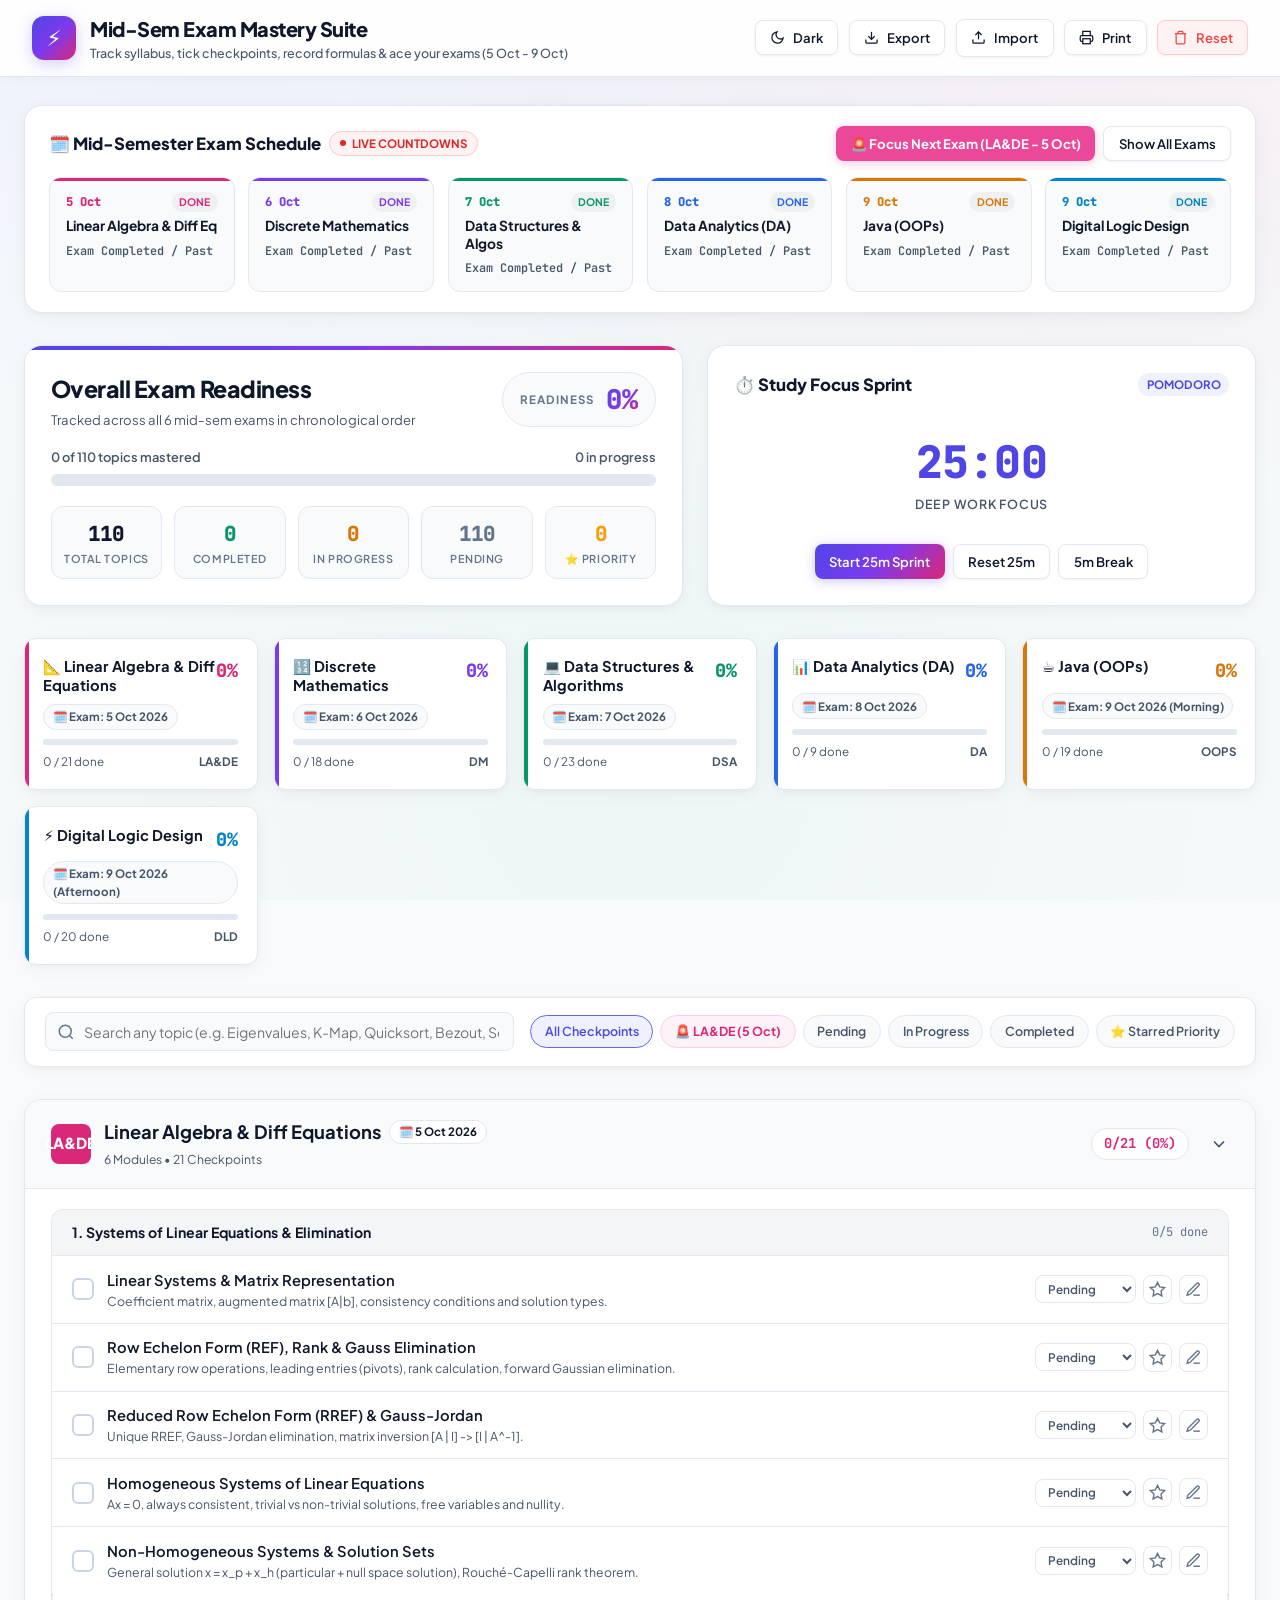
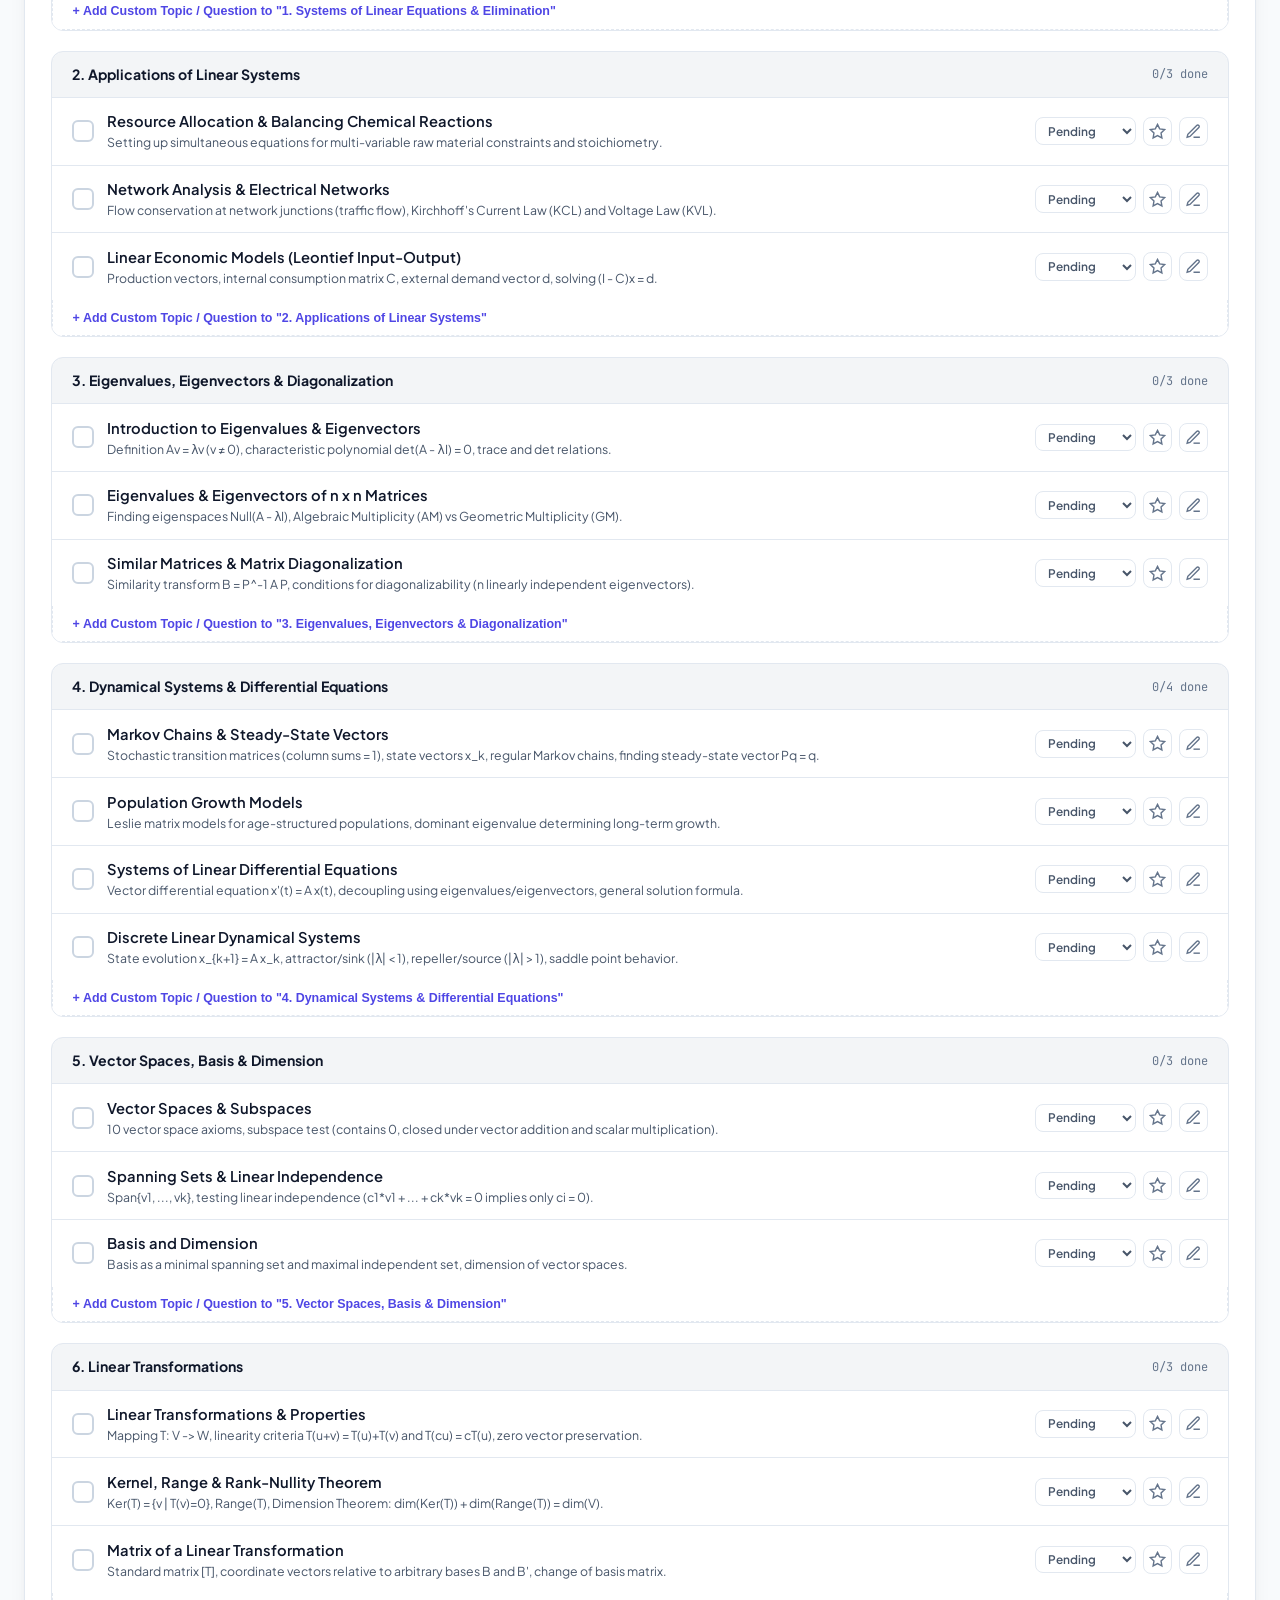
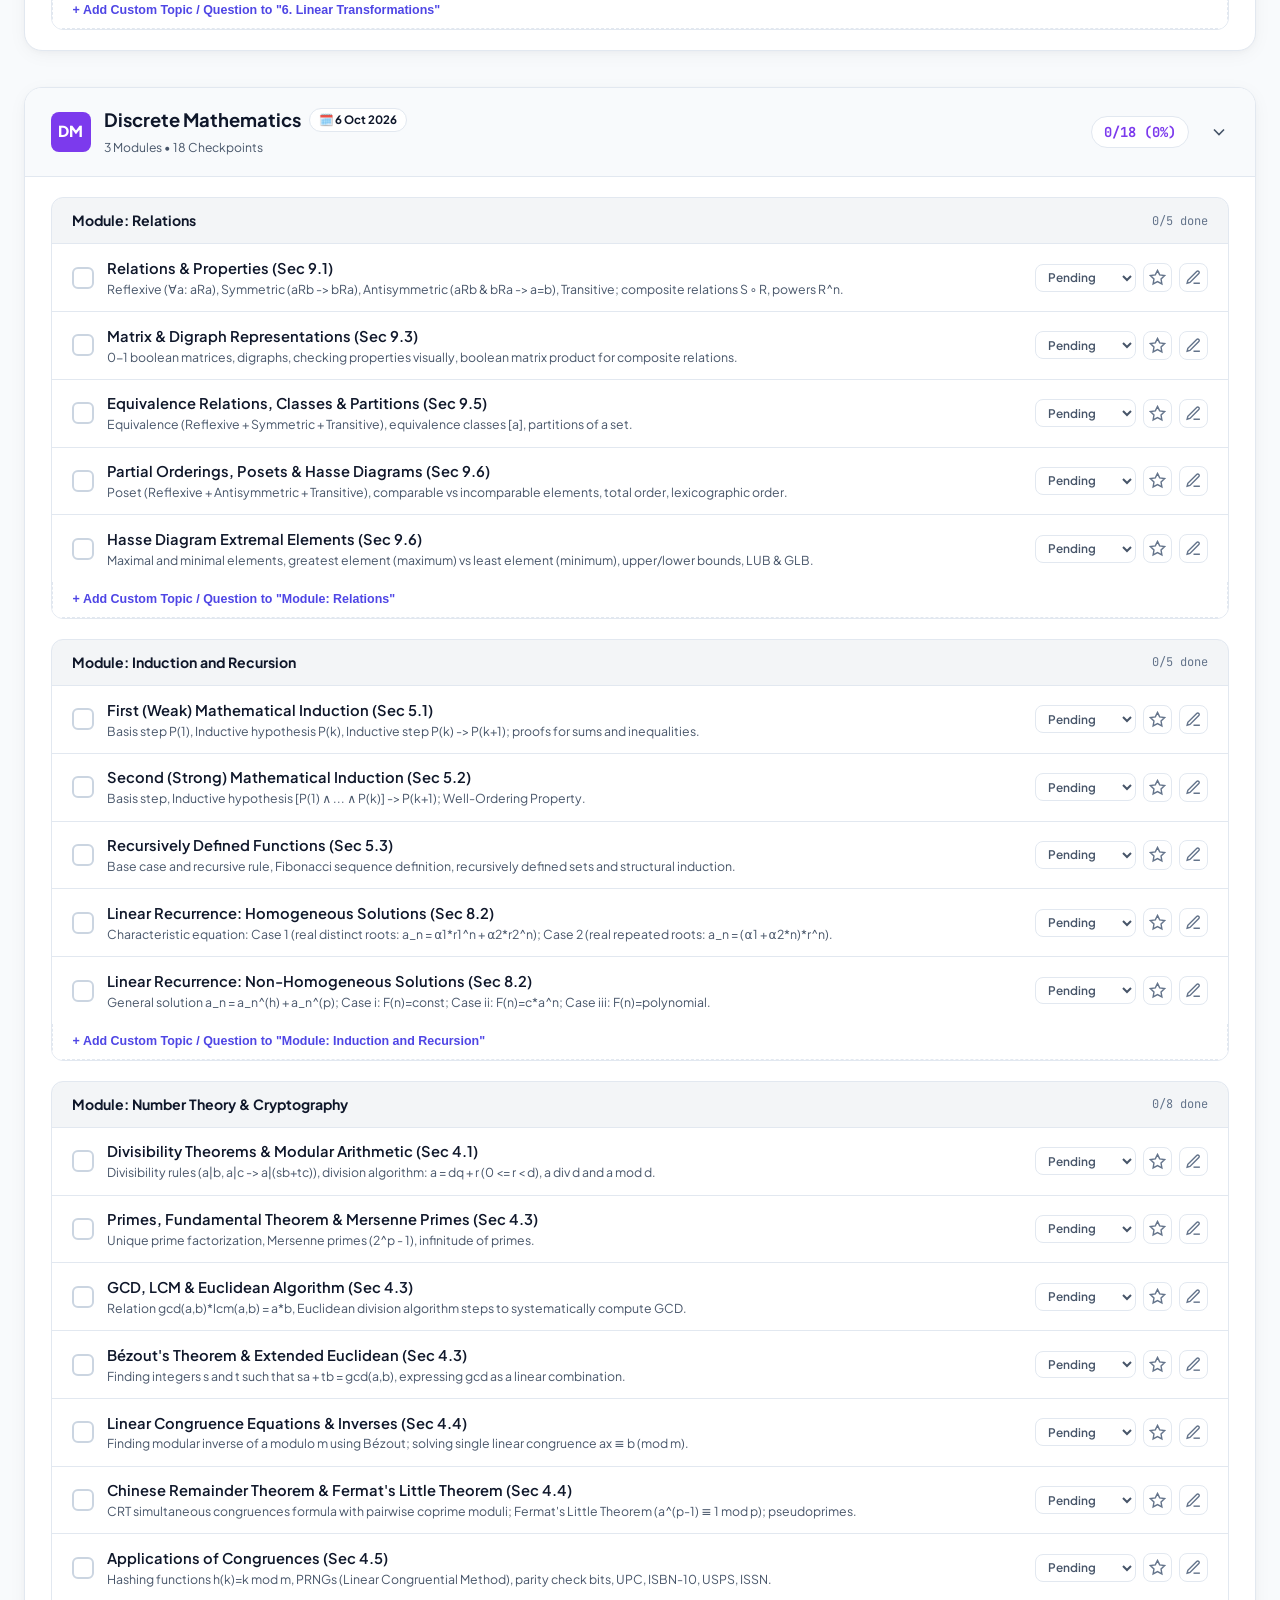
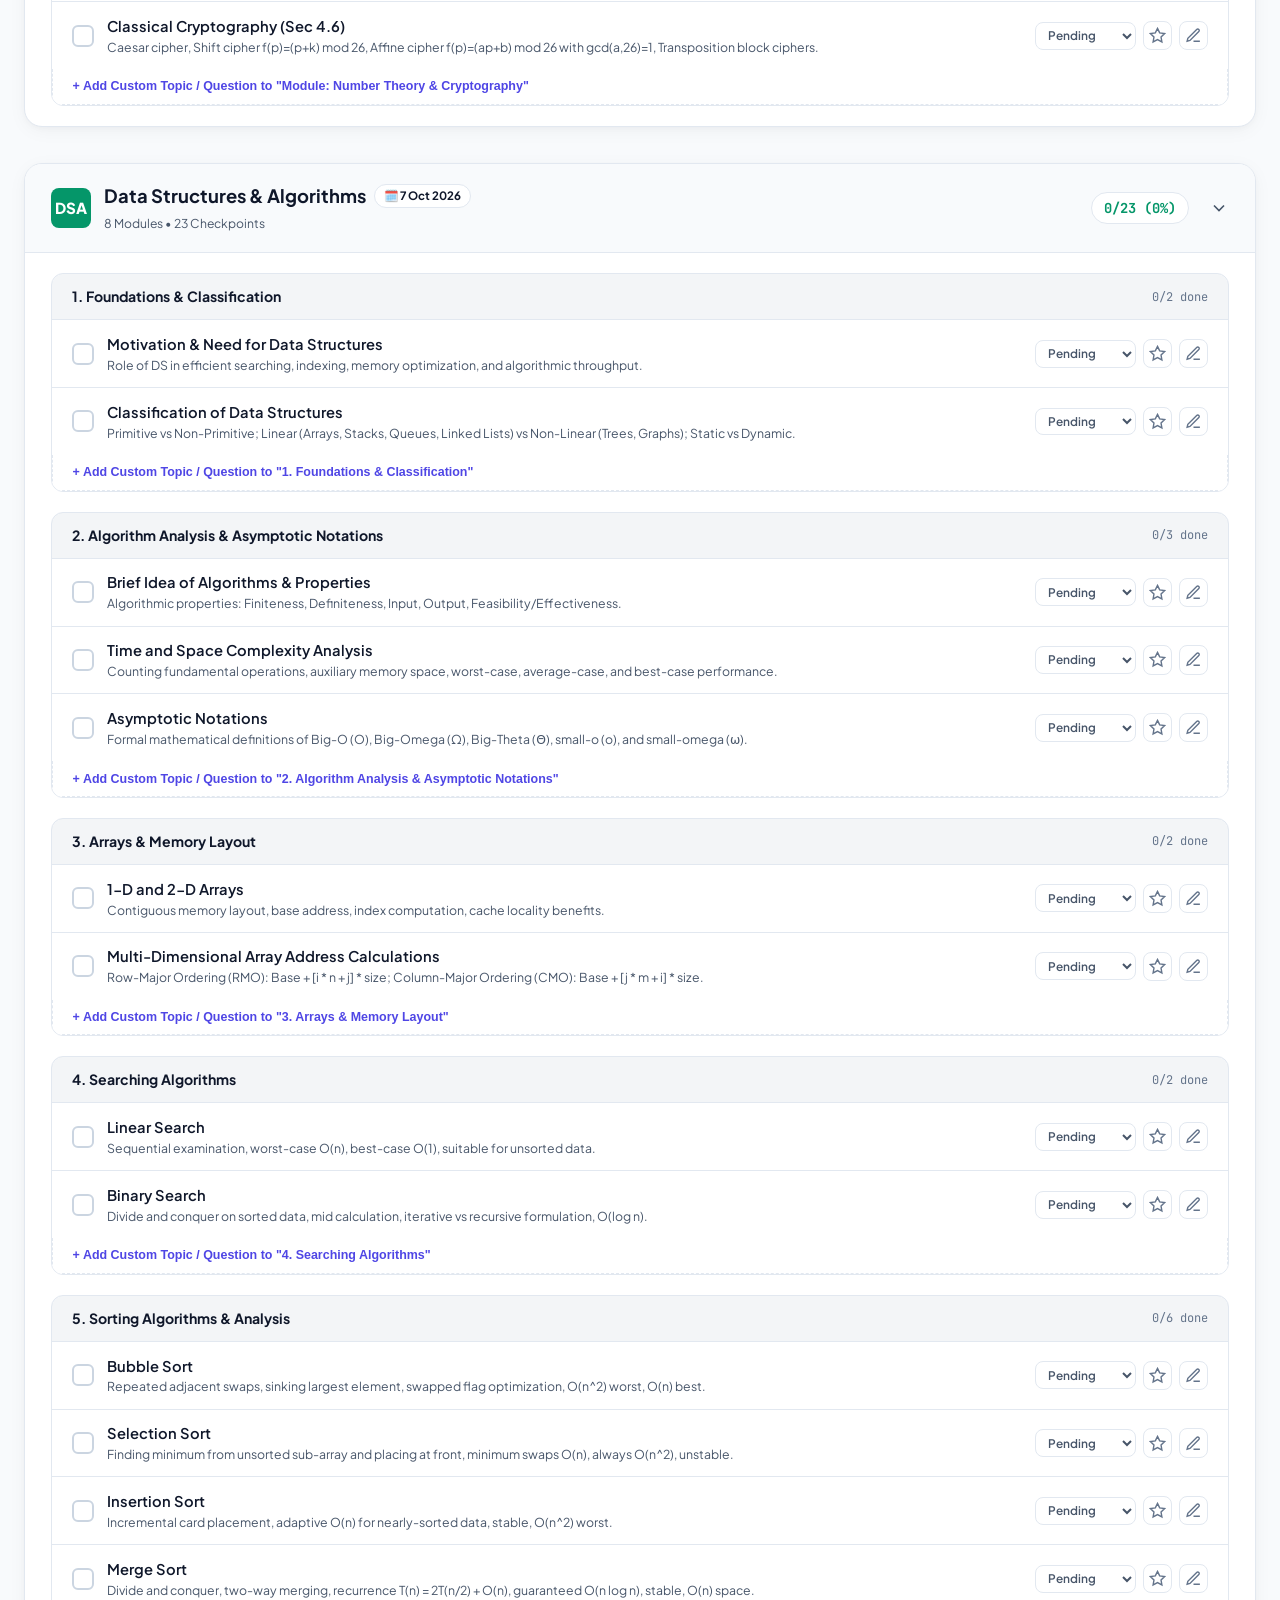
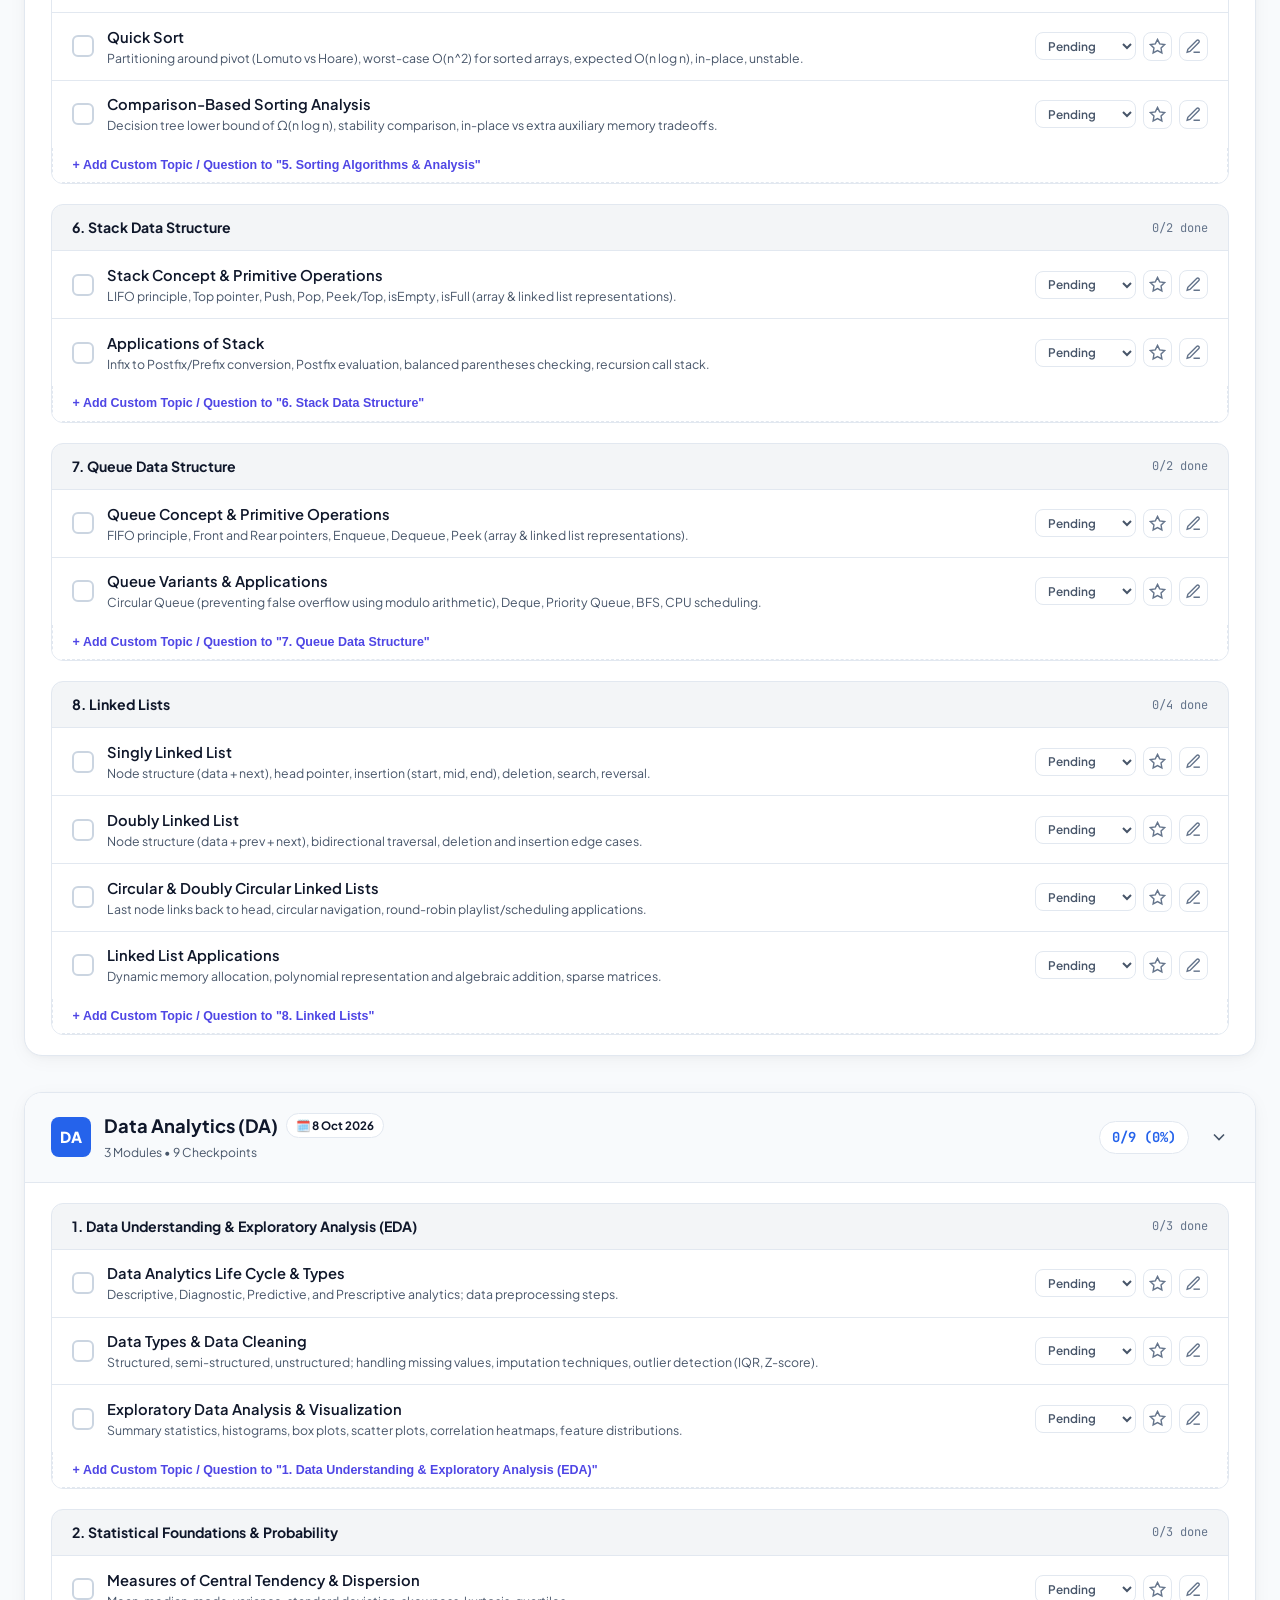
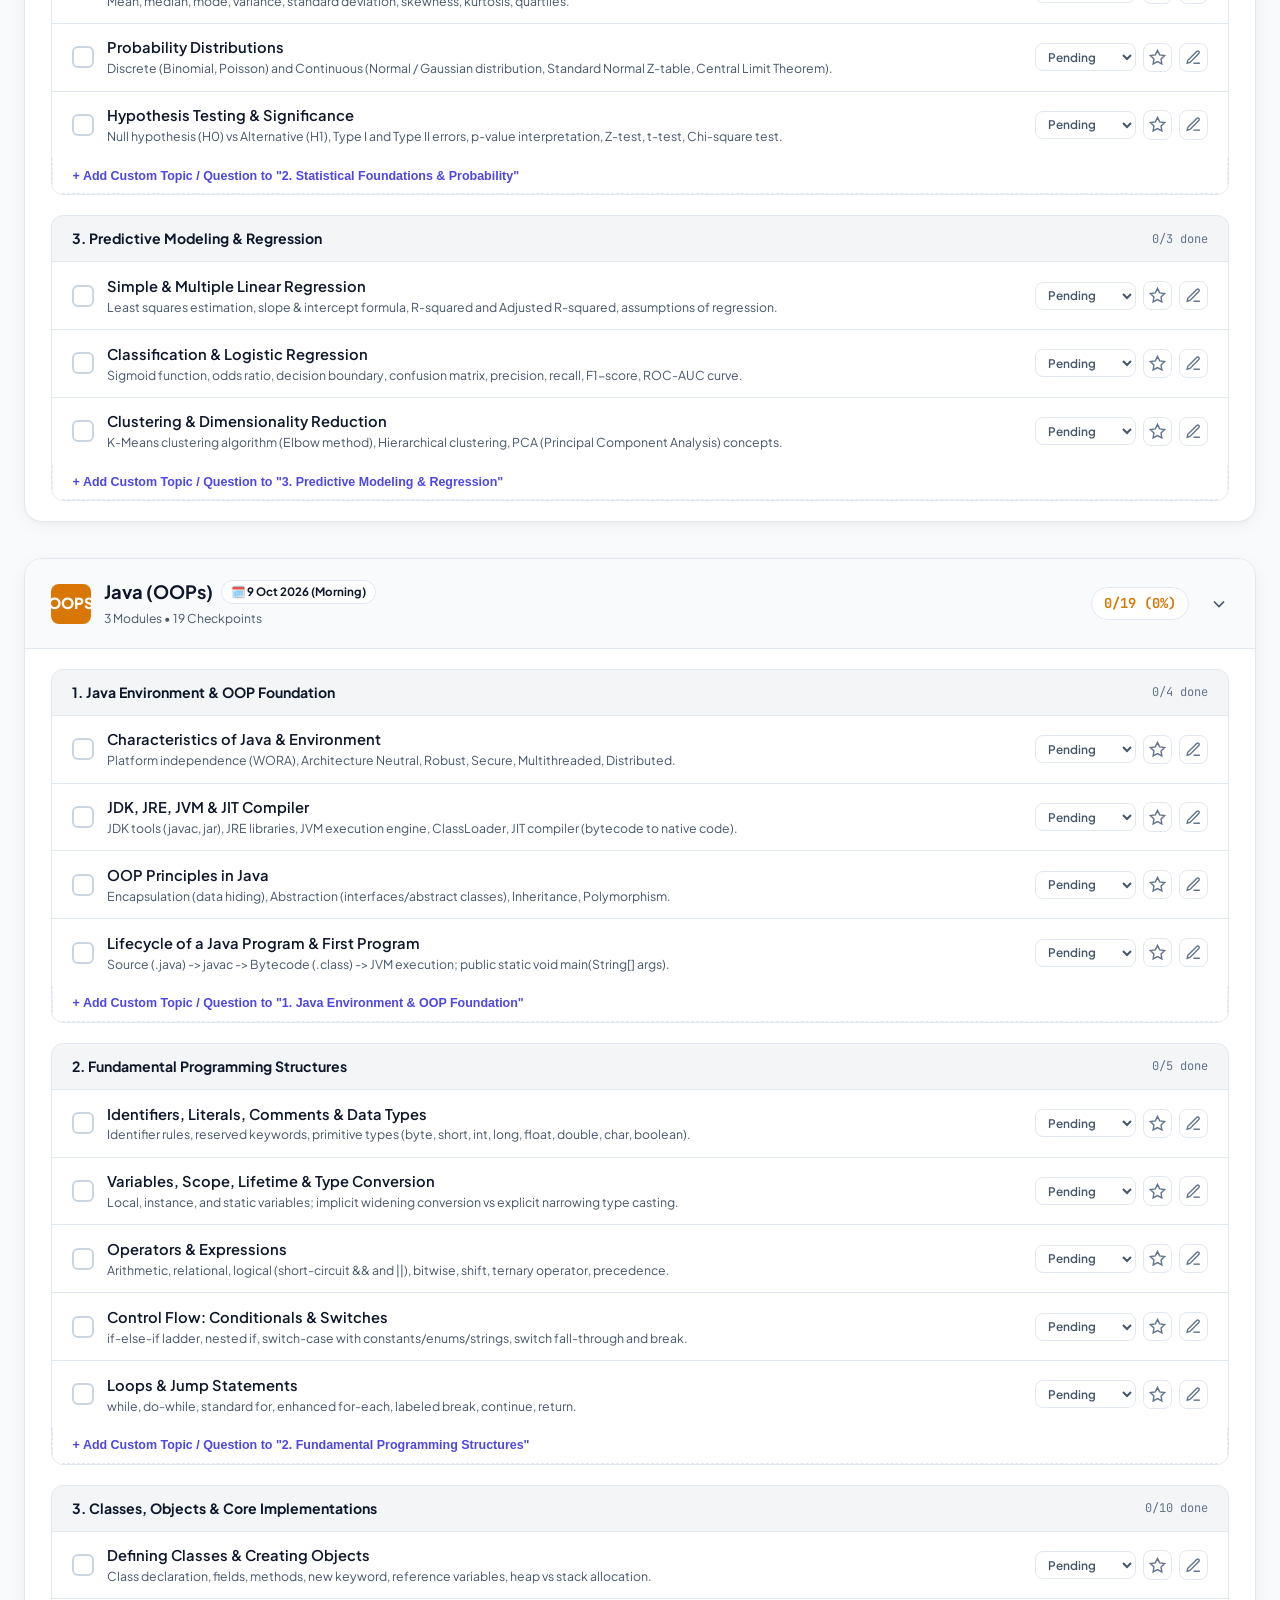
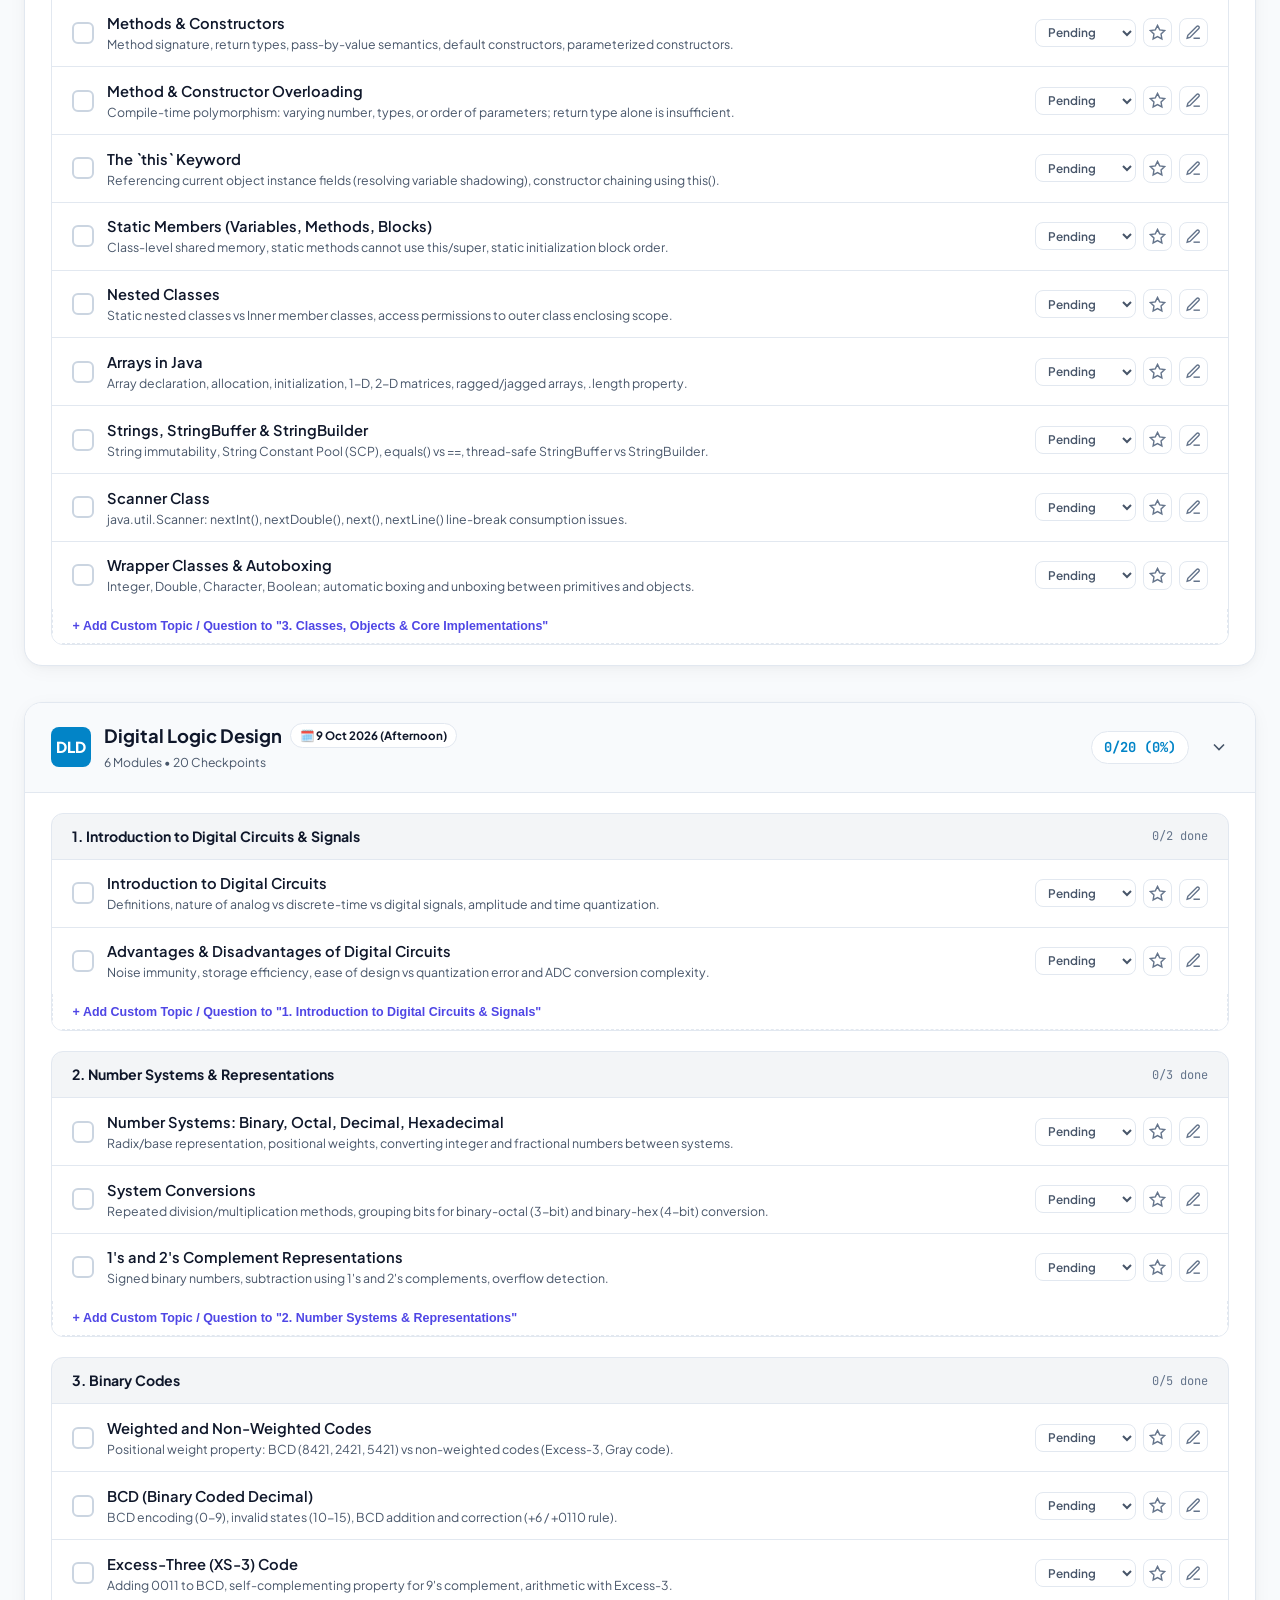
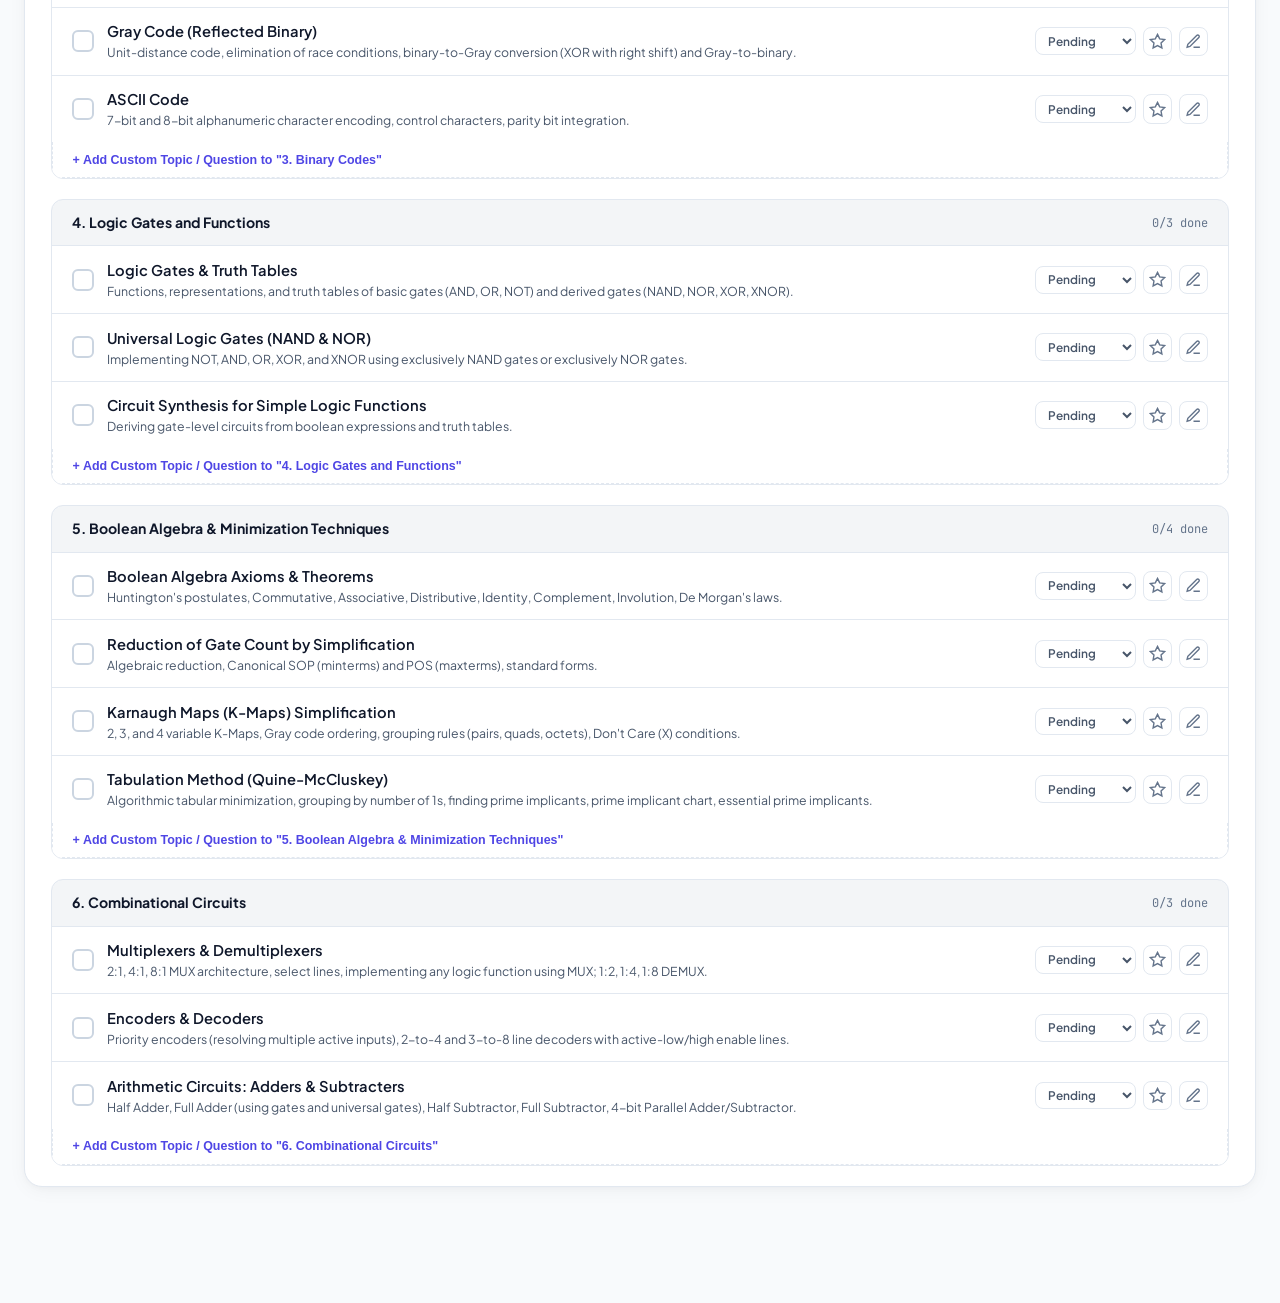
==== tracker.html @ 0d80e5e4 "COMMIT" ====
<!DOCTYPE html>
<html lang="en" data-theme="light">
<head>
    <meta charset="UTF-8">
    <meta name="viewport" content="width=device-width, initial-scale=1.0">
    <title>Mid-Sem Exam Mastery Tracker & Study Suite</title>
    <!-- Google Fonts -->
    <link rel="preconnect" href="https://fonts.googleapis.com">
    <link rel="preconnect" href="https://fonts.gstatic.com" crossorigin>
    <link href="https://fonts.googleapis.com/css2?family=JetBrains+Mono:wght@400;500;600;700;800&family=Plus+Jakarta+Sans:wght@300;400;500;600;700;800&display=swap" rel="stylesheet">
    <!-- Main Stylesheet -->
    <style>
/* ==========================================================================
   MID-SEM EXAM PREP TRACKER - BEST EXAM MASTERY SUITE (CLEAN WHITE THEME)
   ========================================================================== */

:root {
    /* Base Light Palette (Default) */
    --bg-base: #f8fafc;
    --bg-surface: #ffffff;
    --bg-card: #ffffff;
    --bg-card-hover: #ffffff;
    --bg-elevated: #f1f5f9;
    --bg-subtle: #f8fafc;

    /* Borders & Accents */
    --border-subtle: #e2e8f0;
    --border-hover: #cbd5e1;
    --border-active: #4f46e5;

    /* Text Colors */
    --text-main: #0f172a;
    --text-secondary: #475569;
    --text-muted: #64748b;
    --text-dim: #94a3b8;

    /* Exam Colors */
    --color-lade: #db2777;
    --color-dm: #7c3aed;
    --color-dsa: #059669;
    --color-da: #2563eb;
    --color-oops: #d97706;
    --color-dld: #0284c7;

    /* Status Indicators */
    --status-done: #059669;
    --status-done-bg: #ecfdf5;
    --status-done-border: #a7f3d0;

    --status-progress: #d97706;
    --status-progress-bg: #fffbeb;
    --status-progress-border: #fde68a;

    --status-pending: #64748b;
    --status-pending-bg: #f8fafc;
    --status-pending-border: #e2e8f0;

    --status-starred: #f59e0b;

    /* Brand Gradients & Shadows */
    --brand-gradient: linear-gradient(135deg, #4f46e5 0%, #7c3aed 50%, #db2777 100%);
    --card-shadow: 0 4px 20px -2px rgba(15, 23, 42, 0.05), 0 2px 6px -1px rgba(15, 23, 42, 0.03);
    --card-shadow-hover: 0 12px 30px -4px rgba(15, 23, 42, 0.09), 0 4px 10px -2px rgba(15, 23, 42, 0.04);

    /* Layout & Animation */
    --radius-sm: 8px;
    --radius-md: 12px;
    --radius-lg: 18px;
    --radius-full: 9999px;
    --transition-fast: 0.18s cubic-bezier(0.16, 1, 0.3, 1);
    --transition-normal: 0.28s cubic-bezier(0.16, 1, 0.3, 1);
}

/* Dark Mode Overrides (if toggled) */
[data-theme="dark"] {
    --bg-base: #090d16;
    --bg-surface: #0f1523;
    --bg-card: #131b2c;
    --bg-card-hover: #182238;
    --bg-elevated: #161f31;
    --bg-subtle: #090d16;

    --border-subtle: rgba(255, 255, 255, 0.08);
    --border-hover: rgba(255, 255, 255, 0.18);
    --border-active: #6366f1;

    --text-main: #f8fafc;
    --text-secondary: #94a3b8;
    --text-muted: #64748b;
    --text-dim: #475569;

    --status-done: #10b981;
    --status-done-bg: rgba(16, 185, 129, 0.1);
    --status-done-border: rgba(16, 185, 129, 0.3);

    --status-progress: #f59e0b;
    --status-progress-bg: rgba(245, 158, 11, 0.1);
    --status-progress-border: rgba(245, 158, 11, 0.3);

    --status-pending: #64748b;
    --status-pending-bg: rgba(255, 255, 255, 0.04);
    --status-pending-border: rgba(255, 255, 255, 0.08);

    --card-shadow: 0 8px 30px rgba(0, 0, 0, 0.3);
    --card-shadow-hover: 0 14px 40px rgba(0, 0, 0, 0.45);
}

/* Reset & Base */
*, *::before, *::after {
    box-sizing: border-box;
    margin: 0;
    padding: 0;
    -webkit-font-smoothing: antialiased;
}

body {
    font-family: 'Plus Jakarta Sans', system-ui, -apple-system, sans-serif;
    background-color: var(--bg-base);
    color: var(--text-main);
    line-height: 1.5;
    min-height: 100vh;
    padding-bottom: 5rem;
    overflow-x: hidden;
    background-image: 
        radial-gradient(ellipse 70% 40% at 15% 5%, rgba(99, 102, 241, 0.06), transparent),
        radial-gradient(ellipse 60% 40% at 85% 15%, rgba(219, 39, 119, 0.05), transparent),
        radial-gradient(circle at 50% 85%, rgba(5, 150, 105, 0.04), transparent);
    background-attachment: fixed;
    transition: background-color var(--transition-normal), color var(--transition-normal);
}

/* ==========================================================================
   HEADER & NAVBAR
   ========================================================================== */

header {
    position: sticky;
    top: 0;
    z-index: 100;
    backdrop-filter: blur(20px);
    -webkit-backdrop-filter: blur(20px);
    background: rgba(255, 255, 255, 0.9);
    border-bottom: 1px solid var(--border-subtle);
    padding: 0.85rem 2rem;
    display: flex;
    justify-content: space-between;
    align-items: center;
    gap: 1.5rem;
    box-shadow: 0 1px 10px rgba(15, 23, 42, 0.03);
    transition: all var(--transition-normal);
}

[data-theme="dark"] header {
    background: rgba(9, 13, 22, 0.9);
    box-shadow: 0 1px 15px rgba(0, 0, 0, 0.3);
}

.brand-wrapper {
    display: flex;
    align-items: center;
    gap: 0.9rem;
    text-decoration: none;
    color: inherit;
}

.brand-icon {
    width: 44px;
    height: 44px;
    border-radius: var(--radius-md);
    background: var(--brand-gradient);
    display: flex;
    align-items: center;
    justify-content: center;
    font-size: 1.35rem;
    box-shadow: 0 4px 16px rgba(79, 70, 229, 0.25);
    flex-shrink: 0;
    color: #ffffff;
}

.brand-text h1 {
    font-size: 1.25rem;
    font-weight: 800;
    letter-spacing: -0.025em;
    color: var(--text-main);
}

.brand-text p {
    font-size: 0.78rem;
    color: var(--text-secondary);
    font-weight: 500;
}

.header-toolbar {
    display: flex;
    align-items: center;
    gap: 0.65rem;
    flex-wrap: wrap;
}

/* Buttons */
.btn {
    display: inline-flex;
    align-items: center;
    justify-content: center;
    gap: 0.5rem;
    padding: 0.5rem 0.9rem;
    font-size: 0.82rem;
    font-weight: 600;
    border-radius: var(--radius-sm);
    font-family: inherit;
    cursor: pointer;
    border: 1px solid var(--border-subtle);
    background: var(--bg-surface);
    color: var(--text-main);
    box-shadow: 0 1px 3px rgba(15, 23, 42, 0.05);
    transition: all var(--transition-fast);
    user-select: none;
    text-decoration: none;
}

.btn:hover {
    background: var(--bg-elevated);
    border-color: var(--border-hover);
    transform: translateY(-1px);
    box-shadow: 0 3px 8px rgba(15, 23, 42, 0.08);
}

.btn-primary {
    background: var(--brand-gradient);
    border: none;
    color: #ffffff;
    box-shadow: 0 2px 12px rgba(79, 70, 229, 0.3);
}

.btn-primary:hover {
    box-shadow: 0 4px 18px rgba(79, 70, 229, 0.45);
    background: var(--brand-gradient);
    color: #ffffff;
}

.btn-urgent {
    background: #ec4899;
    border: none;
    color: #ffffff;
    box-shadow: 0 2px 10px rgba(236, 72, 153, 0.3);
    font-weight: 700;
}

.btn-urgent:hover {
    background: #db2777;
    box-shadow: 0 4px 16px rgba(236, 72, 153, 0.45);
    color: #ffffff;
}

.btn-danger {
    color: #ef4444;
    border-color: #fecaca;
    background: #fef2f2;
}

.btn-danger:hover {
    background: #fee2e2;
}

[data-theme="dark"] .btn-danger {
    background: rgba(239, 68, 68, 0.1);
    border-color: rgba(239, 68, 68, 0.3);
}

/* ==========================================================================
   APP CONTAINER
   ========================================================================== */

.app-container {
    max-width: 1400px;
    margin: 1.75rem auto;
    padding: 0 1.5rem;
}

/* ==========================================================================
   EXAM SCHEDULE TIMELINE STRIP
   ========================================================================== */

.exam-schedule-banner {
    background: var(--bg-surface);
    border: 1px solid var(--border-subtle);
    border-radius: var(--radius-lg);
    padding: 1.25rem 1.5rem;
    margin-bottom: 2rem;
    box-shadow: var(--card-shadow);
}

.schedule-header {
    display: flex;
    justify-content: space-between;
    align-items: center;
    margin-bottom: 1rem;
    gap: 1rem;
    flex-wrap: wrap;
}

.schedule-header h3 {
    font-size: 1.05rem;
    font-weight: 800;
    display: flex;
    align-items: center;
    gap: 0.5rem;
}

.schedule-header .live-badge {
    background: #fef2f2;
    color: #dc2626;
    border: 1px solid #fecaca;
    font-size: 0.72rem;
    font-weight: 700;
    padding: 0.2rem 0.6rem;
    border-radius: var(--radius-full);
    display: inline-flex;
    align-items: center;
    gap: 0.4rem;
}

[data-theme="dark"] .schedule-header .live-badge {
    background: rgba(220, 38, 38, 0.15);
    border-color: rgba(220, 38, 38, 0.3);
}

.live-badge::before {
    content: '';
    width: 6px;
    height: 6px;
    background: #dc2626;
    border-radius: 50%;
    animation: pulse 1.5s infinite;
}

@keyframes pulse {
    0% { transform: scale(0.9); opacity: 0.6; }
    50% { transform: scale(1.4); opacity: 1; }
    100% { transform: scale(0.9); opacity: 0.6; }
}

.timeline-cards-row {
    display: grid;
    grid-template-columns: repeat(auto-fit, minmax(185px, 1fr));
    gap: 0.85rem;
}

.timeline-item {
    background: var(--bg-subtle);
    border: 1px solid var(--border-subtle);
    border-radius: var(--radius-md);
    padding: 0.85rem 1rem;
    cursor: pointer;
    transition: all var(--transition-fast);
    position: relative;
    overflow: hidden;
}

.timeline-item:hover {
    background: var(--bg-surface);
    border-color: var(--border-hover);
    transform: translateY(-2px);
    box-shadow: 0 6px 16px rgba(15, 23, 42, 0.06);
}

.timeline-item.next-exam {
    border-color: #db2777;
    background: #fdf2f8;
    box-shadow: 0 0 0 2px rgba(219, 39, 119, 0.2);
}

[data-theme="dark"] .timeline-item.next-exam {
    background: rgba(219, 39, 119, 0.12);
}

.timeline-item::before {
    content: '';
    position: absolute;
    top: 0;
    left: 0;
    right: 0;
    height: 3px;
    background: var(--exam-color, #4f46e5);
}

.timeline-top {
    display: flex;
    justify-content: space-between;
    align-items: center;
    margin-bottom: 0.35rem;
}

.timeline-date {
    font-size: 0.76rem;
    font-weight: 800;
    font-family: 'JetBrains Mono', monospace;
    color: var(--exam-color, #4f46e5);
}

.timeline-tag {
    font-size: 0.65rem;
    font-weight: 700;
    padding: 0.15rem 0.45rem;
    border-radius: var(--radius-full);
    background: rgba(0, 0, 0, 0.04);
}

.timeline-subject-name {
    font-size: 0.86rem;
    font-weight: 700;
    line-height: 1.25;
    margin-bottom: 0.5rem;
    color: var(--text-main);
}

.timeline-countdown {
    font-size: 0.74rem;
    font-weight: 600;
    font-family: 'JetBrains Mono', monospace;
    color: var(--text-secondary);
    display: flex;
    align-items: center;
    gap: 0.35rem;
}

/* ==========================================================================
   DASHBOARD HERO: OVERALL + NEXT EXAM HERO + STUDY TIMER
   ========================================================================== */

.dashboard-hero {
    display: grid;
    grid-template-columns: 1.2fr 1fr;
    gap: 1.5rem;
    margin-bottom: 2rem;
}

@media (max-width: 980px) {
    .dashboard-hero {
        grid-template-columns: 1fr;
    }
}

.readiness-card {
    background: var(--bg-surface);
    border: 1px solid var(--border-subtle);
    border-radius: var(--radius-lg);
    padding: 1.6rem;
    box-shadow: var(--card-shadow);
    display: flex;
    flex-direction: column;
    justify-content: space-between;
    position: relative;
    overflow: hidden;
}

.readiness-card::before {
    content: '';
    position: absolute;
    top: 0;
    left: 0;
    right: 0;
    height: 4px;
    background: var(--brand-gradient);
}

.readiness-header {
    display: flex;
    justify-content: space-between;
    align-items: flex-start;
    margin-bottom: 1.15rem;
    gap: 1rem;
    flex-wrap: wrap;
}

.readiness-title h2 {
    font-size: 1.45rem;
    font-weight: 800;
    letter-spacing: -0.02em;
    color: var(--text-main);
}

.readiness-title p {
    font-size: 0.82rem;
    color: var(--text-secondary);
    margin-top: 0.2rem;
}

.percentage-gauge {
    display: flex;
    align-items: center;
    gap: 0.75rem;
    background: var(--bg-subtle);
    border: 1px solid var(--border-subtle);
    padding: 0.4rem 1.1rem;
    border-radius: var(--radius-full);
}

.percentage-gauge .gauge-value {
    font-size: 1.7rem;
    font-weight: 800;
    font-family: 'JetBrains Mono', monospace;
    background: var(--brand-gradient);
    -webkit-background-clip: text;
    -webkit-text-fill-color: transparent;
}

.master-progress-wrap {
    margin-bottom: 1.25rem;
}

.progress-info-row {
    display: flex;
    justify-content: space-between;
    font-size: 0.8rem;
    font-weight: 600;
    color: var(--text-secondary);
    margin-bottom: 0.45rem;
}

.progress-track {
    height: 12px;
    background: #e2e8f0;
    border-radius: var(--radius-full);
    overflow: hidden;
}

[data-theme="dark"] .progress-track {
    background: rgba(255, 255, 255, 0.08);
}

.progress-bar-fill {
    height: 100%;
    width: 0%;
    background: var(--brand-gradient);
    border-radius: var(--radius-full);
    transition: width 0.6s cubic-bezier(0.16, 1, 0.3, 1);
}

.stat-tiles-row {
    display: grid;
    grid-template-columns: repeat(auto-fit, minmax(100px, 1fr));
    gap: 0.75rem;
}

.stat-tile {
    background: var(--bg-subtle);
    border: 1px solid var(--border-subtle);
    border-radius: var(--radius-md);
    padding: 0.65rem 0.75rem;
    text-align: center;
    transition: all var(--transition-fast);
}

.stat-tile .num {
    font-size: 1.3rem;
    font-weight: 800;
    font-family: 'JetBrains Mono', monospace;
    margin-bottom: 0.15rem;
    color: var(--text-main);
}

.stat-tile .lbl {
    font-size: 0.68rem;
    font-weight: 600;
    color: var(--text-muted);
    text-transform: uppercase;
    letter-spacing: 0.05em;
}

/* ==========================================================================
   STUDY TIMER / FOCUS SPRINT CARD
   ========================================================================== */

.timer-card {
    background: var(--bg-surface);
    border: 1px solid var(--border-subtle);
    border-radius: var(--radius-lg);
    padding: 1.6rem;
    box-shadow: var(--card-shadow);
    display: flex;
    flex-direction: column;
    justify-content: space-between;
}

.timer-header {
    display: flex;
    justify-content: space-between;
    align-items: center;
}

.timer-header h3 {
    font-size: 1.05rem;
    font-weight: 800;
    display: flex;
    align-items: center;
    gap: 0.45rem;
}

.timer-display {
    text-align: center;
    margin: 1rem 0;
}

.timer-digits {
    font-size: 2.8rem;
    font-weight: 800;
    font-family: 'JetBrains Mono', monospace;
    color: #4f46e5;
    letter-spacing: -0.02em;
}

.timer-mode-lbl {
    font-size: 0.78rem;
    color: var(--text-secondary);
    font-weight: 600;
    text-transform: uppercase;
    letter-spacing: 0.06em;
}

.timer-controls {
    display: flex;
    gap: 0.5rem;
    justify-content: center;
    flex-wrap: wrap;
}

/* ==========================================================================
   SUBJECT QUICK CARDS
   ========================================================================== */

.subject-cards-grid {
    display: grid;
    grid-template-columns: repeat(auto-fit, minmax(215px, 1fr));
    gap: 1rem;
    margin-bottom: 2rem;
}

.subject-mini-card {
    background: var(--bg-surface);
    border: 1px solid var(--border-subtle);
    border-radius: var(--radius-md);
    padding: 1.15rem;
    box-shadow: var(--card-shadow);
    cursor: pointer;
    transition: all var(--transition-normal);
    position: relative;
    overflow: hidden;
}

.subject-mini-card:hover {
    transform: translateY(-3px);
    border-color: var(--border-hover);
    box-shadow: var(--card-shadow-hover);
}

.subject-mini-card::before {
    content: '';
    position: absolute;
    top: 0;
    left: 0;
    bottom: 0;
    width: 4px;
    background: currentColor;
}

.sub-card-header {
    display: flex;
    justify-content: space-between;
    align-items: flex-start;
    margin-bottom: 0.5rem;
}

.sub-card-title {
    font-size: 0.92rem;
    font-weight: 700;
    line-height: 1.3;
    color: var(--text-main);
}

.sub-card-pct {
    font-size: 1.15rem;
    font-weight: 800;
    font-family: 'JetBrains Mono', monospace;
}

.sub-exam-date-pill {
    font-size: 0.72rem;
    font-weight: 700;
    padding: 0.2rem 0.55rem;
    border-radius: var(--radius-full);
    background: var(--bg-subtle);
    border: 1px solid var(--border-subtle);
    display: inline-block;
    margin-bottom: 0.6rem;
    color: var(--text-secondary);
}

.sub-card-track {
    height: 6px;
    background: #e2e8f0;
    border-radius: var(--radius-full);
    overflow: hidden;
    margin-bottom: 0.5rem;
}

[data-theme="dark"] .sub-card-track {
    background: rgba(255, 255, 255, 0.08);
}

.sub-card-fill {
    height: 100%;
    background: currentColor;
    border-radius: var(--radius-full);
    transition: width var(--transition-normal);
}

.sub-card-meta {
    display: flex;
    justify-content: space-between;
    font-size: 0.73rem;
    color: var(--text-secondary);
}

/* ==========================================================================
   CONTROLS, SEARCH & FILTER
   ========================================================================== */

.filter-controls-bar {
    background: var(--bg-surface);
    border: 1px solid var(--border-subtle);
    border-radius: var(--radius-md);
    padding: 0.9rem 1.25rem;
    display: flex;
    align-items: center;
    justify-content: space-between;
    gap: 1rem;
    margin-bottom: 2rem;
    flex-wrap: wrap;
    box-shadow: var(--card-shadow);
}

.search-input-wrap {
    position: relative;
    flex: 1;
    min-width: 260px;
}

.search-input-wrap svg {
    position: absolute;
    left: 12px;
    top: 50%;
    transform: translateY(-50%);
    color: var(--text-muted);
    pointer-events: none;
}

.search-input-wrap input {
    width: 100%;
    background: var(--bg-subtle);
    border: 1px solid var(--border-subtle);
    border-radius: var(--radius-sm);
    padding: 0.6rem 0.85rem 0.6rem 2.4rem;
    color: var(--text-main);
    font-family: inherit;
    font-size: 0.88rem;
    transition: all var(--transition-fast);
}

.search-input-wrap input:focus {
    outline: none;
    border-color: #4f46e5;
    background: var(--bg-surface);
    box-shadow: 0 0 0 3px rgba(79, 70, 229, 0.15);
}

.chips-wrap {
    display: flex;
    align-items: center;
    gap: 0.45rem;
    flex-wrap: wrap;
}

.filter-chip {
    background: var(--bg-subtle);
    border: 1px solid var(--border-subtle);
    color: var(--text-secondary);
    padding: 0.38rem 0.85rem;
    border-radius: var(--radius-full);
    font-size: 0.78rem;
    font-weight: 600;
    cursor: pointer;
    transition: all var(--transition-fast);
    user-select: none;
}

.filter-chip:hover {
    color: var(--text-main);
    border-color: var(--border-hover);
    background: var(--bg-elevated);
}

.filter-chip.active {
    background: #eef2ff;
    border-color: #6366f1;
    color: #4f46e5;
}

[data-theme="dark"] .filter-chip.active {
    background: rgba(99, 102, 241, 0.2);
    color: #a5b4fc;
}

.filter-chip.urgent-chip {
    border-color: #fbcfe8;
    background: #fdf2f8;
    color: #db2777;
    font-weight: 700;
}

/* ==========================================================================
   SUBJECT SECTIONS & TOPIC ACCORDIONS
   ========================================================================== */

.subject-section {
    margin-bottom: 2.25rem;
    background: var(--bg-surface);
    border: 1px solid var(--border-subtle);
    border-radius: var(--radius-lg);
    overflow: hidden;
    box-shadow: var(--card-shadow);
    transition: all var(--transition-normal);
}

.subject-header {
    padding: 1.15rem 1.6rem;
    background: var(--bg-subtle);
    border-bottom: 1px solid var(--border-subtle);
    display: flex;
    justify-content: space-between;
    align-items: center;
    cursor: pointer;
    user-select: none;
    gap: 1rem;
    flex-wrap: wrap;
    transition: background var(--transition-fast);
}

.subject-header:hover {
    background: var(--bg-elevated);
}

.subject-header-title {
    display: flex;
    align-items: center;
    gap: 0.85rem;
}

.subject-tag-badge {
    width: 40px;
    height: 40px;
    border-radius: var(--radius-sm);
    display: flex;
    align-items: center;
    justify-content: center;
    font-weight: 800;
    font-size: 0.95rem;
    color: #ffffff;
    flex-shrink: 0;
}

.subject-header-title h3 {
    font-size: 1.15rem;
    font-weight: 700;
    color: var(--text-main);
    display: flex;
    align-items: center;
    gap: 0.5rem;
    flex-wrap: wrap;
}

.subject-exam-pill {
    font-size: 0.72rem;
    font-weight: 700;
    padding: 0.15rem 0.55rem;
    border-radius: var(--radius-full);
    background: #ffffff;
    border: 1px solid var(--border-subtle);
    color: var(--text-main);
}

.subject-header-title span.sub-meta-info {
    font-size: 0.76rem;
    color: var(--text-secondary);
}

.subject-header-meta {
    display: flex;
    align-items: center;
    gap: 1.25rem;
}

.subject-score-badge {
    font-family: 'JetBrains Mono', monospace;
    font-weight: 700;
    font-size: 0.86rem;
    padding: 0.3rem 0.75rem;
    border-radius: var(--radius-full);
    background: var(--bg-surface);
    border: 1px solid var(--border-subtle);
}

.chevron-icon {
    transition: transform var(--transition-normal);
    color: var(--text-secondary);
}

.subject-section.collapsed .chevron-icon {
    transform: rotate(-90deg);
}

.subject-section.collapsed .modules-container {
    display: none;
}

/* Modules & Topic Rows */
.modules-container {
    padding: 1.25rem 1.6rem;
    display: flex;
    flex-direction: column;
    gap: 1.25rem;
}

.module-box {
    background: var(--bg-subtle);
    border: 1px solid var(--border-subtle);
    border-radius: var(--radius-md);
    overflow: hidden;
}

.module-box-header {
    padding: 0.75rem 1.25rem;
    background: rgba(0, 0, 0, 0.02);
    border-bottom: 1px solid var(--border-subtle);
    display: flex;
    justify-content: space-between;
    align-items: center;
}

[data-theme="dark"] .module-box-header {
    background: rgba(255, 255, 255, 0.03);
}

.module-box-header h4 {
    font-size: 0.88rem;
    font-weight: 700;
    color: var(--text-main);
}

.module-box-header span {
    font-size: 0.75rem;
    color: var(--text-muted);
    font-family: 'JetBrains Mono', monospace;
}

.topics-list {
    list-style: none;
}

.topic-row {
    padding: 0.85rem 1.25rem;
    display: flex;
    align-items: center;
    justify-content: space-between;
    border-bottom: 1px solid var(--border-subtle);
    gap: 1rem;
    background: var(--bg-surface);
    transition: background var(--transition-fast);
}

.topic-row:last-child {
    border-bottom: none;
}

.topic-row:hover {
    background: var(--bg-subtle);
}

.topic-row.status-done {
    background: var(--status-done-bg);
}

.topic-row.status-in_progress {
    background: var(--status-progress-bg);
}

.topic-main {
    display: flex;
    align-items: center;
    gap: 0.85rem;
    flex: 1;
    cursor: pointer;
}

/* Custom Interactive Checkbox */
.interactive-check {
    width: 22px;
    height: 22px;
    border-radius: 6px;
    border: 2px solid #cbd5e1;
    background: #ffffff;
    display: flex;
    align-items: center;
    justify-content: center;
    cursor: pointer;
    transition: all var(--transition-fast);
    flex-shrink: 0;
}

.interactive-check:hover {
    border-color: #4f46e5;
    box-shadow: 0 0 0 3px rgba(79, 70, 229, 0.15);
}

.topic-row.status-done .interactive-check {
    background: var(--status-done);
    border-color: var(--status-done);
    box-shadow: 0 0 10px rgba(5, 150, 105, 0.35);
}

.interactive-check svg {
    width: 14px;
    height: 14px;
    stroke: #ffffff;
    stroke-width: 3;
    fill: none;
    opacity: 0;
    transform: scale(0.5);
    transition: all var(--transition-fast);
}

.topic-row.status-done .interactive-check svg {
    opacity: 1;
    transform: scale(1);
}

.topic-texts {
    flex: 1;
}

.topic-heading {
    font-size: 0.92rem;
    font-weight: 600;
    line-height: 1.4;
    color: var(--text-main);
    transition: color var(--transition-fast);
}

.topic-row.status-done .topic-heading {
    color: var(--text-muted);
    text-decoration: line-through;
    opacity: 0.75;
}

.topic-desc {
    font-size: 0.77rem;
    color: var(--text-secondary);
    margin-top: 0.15rem;
    line-height: 1.35;
}

/* Row Actions */
.topic-controls {
    display: flex;
    align-items: center;
    gap: 0.45rem;
    flex-shrink: 0;
}

.status-picker {
    background: var(--bg-surface);
    border: 1px solid var(--border-subtle);
    border-radius: var(--radius-sm);
    color: var(--text-secondary);
    font-size: 0.74rem;
    font-weight: 600;
    padding: 0.28rem 0.5rem;
    font-family: inherit;
    cursor: pointer;
    outline: none;
    transition: all var(--transition-fast);
}

.status-picker:focus {
    border-color: #4f46e5;
}

.topic-row.status-done .status-picker {
    color: var(--status-done);
    border-color: var(--status-done-border);
    background: var(--status-done-bg);
}

.topic-row.status-in_progress .status-picker {
    color: var(--status-progress);
    border-color: var(--status-progress-border);
    background: var(--status-progress-bg);
}

.icon-action-btn {
    background: var(--bg-surface);
    border: 1px solid var(--border-subtle);
    color: var(--text-muted);
    padding: 0.32rem;
    border-radius: var(--radius-sm);
    cursor: pointer;
    display: inline-flex;
    align-items: center;
    justify-content: center;
    transition: all var(--transition-fast);
}

.icon-action-btn:hover {
    color: var(--text-main);
    background: var(--bg-elevated);
    border-color: var(--border-hover);
}

.icon-action-btn.active-note {
    color: #0284c7;
    background: #e0f2fe;
    border-color: #bae6fd;
}

.icon-action-btn.active-star {
    color: var(--status-starred);
    background: #fffbeb;
    border-color: #fde68a;
}

/* Add custom topic strip */
.add-custom-topic-btn {
    padding: 0.65rem 1.25rem;
    font-size: 0.78rem;
    font-weight: 600;
    color: #4f46e5;
    background: var(--bg-surface);
    border: 1px dashed var(--border-subtle);
    border-top: none;
    display: flex;
    align-items: center;
    gap: 0.4rem;
    cursor: pointer;
    transition: all var(--transition-fast);
    width: 100%;
}

.add-custom-topic-btn:hover {
    background: #eef2ff;
    border-color: #6366f1;
}

/* ==========================================================================
   MODAL & TOAST
   ========================================================================== */

.modal-backdrop {
    position: fixed;
    top: 0;
    left: 0;
    right: 0;
    bottom: 0;
    background: rgba(15, 23, 42, 0.6);
    backdrop-filter: blur(8px);
    z-index: 1000;
    display: flex;
    align-items: center;
    justify-content: center;
    padding: 1.5rem;
    opacity: 0;
    pointer-events: none;
    transition: opacity var(--transition-normal);
}

.modal-backdrop.is-open {
    opacity: 1;
    pointer-events: auto;
}

.modal-dialog {
    background: var(--bg-surface);
    border: 1px solid var(--border-subtle);
    border-radius: var(--radius-lg);
    width: 100%;
    max-width: 580px;
    padding: 1.75rem;
    box-shadow: 0 20px 50px rgba(15, 23, 42, 0.2);
    transform: scale(0.95);
    transition: transform var(--transition-normal);
}

.modal-backdrop.is-open .modal-dialog {
    transform: scale(1);
}

.modal-header-row {
    display: flex;
    justify-content: space-between;
    align-items: flex-start;
    margin-bottom: 1rem;
}

.modal-header-row h3 {
    font-size: 1.15rem;
    font-weight: 700;
    color: var(--text-main);
}

.modal-header-row p {
    font-size: 0.78rem;
    color: var(--text-secondary);
    margin-top: 0.15rem;
}

.btn-close-modal {
    background: none;
    border: none;
    color: var(--text-muted);
    cursor: pointer;
    font-size: 1.3rem;
    line-height: 1;
}

.notes-editor {
    width: 100%;
    height: 170px;
    background: var(--bg-subtle);
    border: 1px solid var(--border-subtle);
    border-radius: var(--radius-sm);
    padding: 0.85rem;
    color: var(--text-main);
    font-family: inherit;
    font-size: 0.88rem;
    resize: vertical;
    margin-bottom: 1.25rem;
    line-height: 1.5;
}

.notes-editor:focus {
    outline: none;
    border-color: #4f46e5;
    background: var(--bg-surface);
    box-shadow: 0 0 0 3px rgba(79, 70, 229, 0.15);
}

.modal-buttons-row {
    display: flex;
    justify-content: flex-end;
    gap: 0.75rem;
}

/* Toast */
.toast-notice {
    position: fixed;
    bottom: 2rem;
    right: 2rem;
    background: #0f172a;
    color: #ffffff;
    border-radius: var(--radius-md);
    padding: 0.75rem 1.25rem;
    box-shadow: 0 10px 30px rgba(15, 23, 42, 0.25);
    font-size: 0.86rem;
    font-weight: 600;
    z-index: 1100;
    display: flex;
    align-items: center;
    gap: 0.5rem;
    transform: translateY(80px);
    opacity: 0;
    transition: all var(--transition-normal);
}

.toast-notice.is-visible {
    transform: translateY(0);
    opacity: 1;
}

/* Empty State */
.empty-results {
    text-align: center;
    padding: 3.5rem 1rem;
    color: var(--text-muted);
    display: none;
}

/* Print Styles */
@media print {
    header, .header-toolbar, .filter-controls-bar, .timer-card, .timeline-cards-row, .icon-action-btn, .status-picker, .add-custom-topic-btn, .toast-notice {
        display: none !important;
    }
    body {
        background: #ffffff !important;
        color: #000000 !important;
        padding: 0 !important;
    }
    .subject-section {
        border: 1px solid #cbd5e1 !important;
        box-shadow: none !important;
        page-break-inside: avoid;
        margin-bottom: 1.5rem;
    }
}

</style>
</head>
<body>

    <!-- Header Navigation -->
    <header>
        <div class="brand-wrapper">
            <div class="brand-icon">⚡</div>
            <div class="brand-text">
                <h1>Mid-Sem Exam Mastery Suite</h1>
                <p>Track syllabus, tick checkpoints, record formulas & ace your exams (5 Oct - 9 Oct)</p>
            </div>
        </div>

        <div class="header-toolbar">
            <!-- Theme Toggle Button -->
            <button class="btn" id="themeToggleBtn" onclick="toggleTheme()" title="Switch theme">
                <svg width="15" height="15" fill="none" stroke="currentColor" stroke-width="2" viewBox="0 0 24 24"><path d="M21 12.79A9 9 0 1 1 11.21 3 7 7 0 0 0 21 12.79z"/></svg>
                Dark
            </button>
            <button class="btn" onclick="exportBackupJSON()" title="Export JSON backup of your progress">
                <svg width="15" height="15" fill="none" stroke="currentColor" stroke-width="2" viewBox="0 0 24 24"><path d="M21 15v4a2 2 0 0 1-2 2H5a2 2 0 0 1-2-2v-4"/><polyline points="7 10 12 15 17 10"/><line x1="12" y1="15" x2="12" y2="3"/></svg>
                Export
            </button>
            <label class="btn" style="cursor: pointer;" title="Import previous JSON backup">
                <svg width="15" height="15" fill="none" stroke="currentColor" stroke-width="2" viewBox="0 0 24 24"><path d="M21 15v4a2 2 0 0 1-2 2H5a2 2 0 0 1-2-2v-4"/><polyline points="17 8 12 3 7 8"/><line x1="12" y1="3" x2="12" y2="15"/></svg>
                Import
                <input type="file" id="importFileInput" accept=".json" style="display: none;" onchange="handleImportJSON(event)">
            </label>
            <button class="btn" onclick="window.print()" title="Print revision checklist">
                <svg width="15" height="15" fill="none" stroke="currentColor" stroke-width="2" viewBox="0 0 24 24"><polyline points="6 9 6 2 18 2 18 9"/><path d="M6 18H4a2 2 0 0 1-2-2v-5a2 2 0 0 1 2-2h16a2 2 0 0 1 2 2v5a2 2 0 0 1-2 2h-2"/><rect x="6" y="14" width="12" height="8"/></svg>
                Print
            </button>
            <button class="btn btn-danger" onclick="promptResetProgress()" title="Reset all checkboxes back to pending">
                <svg width="15" height="15" fill="none" stroke="currentColor" stroke-width="2" viewBox="0 0 24 24"><path d="M3 6h18"/><path d="M19 6v14a2 2 0 0 1-2 2H7a2 2 0 0 1-2-2V6m3 0V4a2 2 0 0 1 2-2h4a2 2 0 0 1 2 2v2"/></svg>
                Reset
            </button>
        </div>
    </header>

    <main class="app-container">

        <!-- 🗓️ CHRONOLOGICAL EXAM SCHEDULE TIMELINE -->
        <section class="exam-schedule-banner">
            <div class="schedule-header">
                <h3>
                    🗓️ Mid-Semester Exam Schedule
                    <span class="live-badge">LIVE COUNTDOWNS</span>
                </h3>
                <div style="display: flex; gap: 0.5rem; flex-wrap: wrap;">
                    <button class="btn btn-urgent" onclick="handleFilterClick('next_exam', null)">
                        🚨 Focus Next Exam (LA&DE - 5 Oct)
                    </button>
                    <button class="btn" onclick="handleFilterClick('all', null)">
                        Show All Exams
                    </button>
                </div>
            </div>

            <div class="timeline-cards-row" id="timelineCardsRow">
                <!-- Injected dynamically with live countdowns -->
            </div>
        </section>

        <!-- DASHBOARD HERO: OVERALL READINESS + STUDY FOCUS TIMER -->
        <section class="dashboard-hero">
            <!-- Overall Progress Card -->
            <div class="readiness-card">
                <div class="readiness-header">
                    <div class="readiness-title">
                        <h2>Overall Exam Readiness</h2>
                        <p>Tracked across all 6 mid-sem exams in chronological order</p>
                    </div>
                    <div class="percentage-gauge">
                        <span style="font-size: 0.72rem; font-weight: 700; color: var(--text-muted); letter-spacing: 0.08em;">READINESS</span>
                        <span class="gauge-value" id="overallGaugeVal">0%</span>
                    </div>
                </div>

                <div class="master-progress-wrap">
                    <div class="progress-info-row">
                        <span id="topicsCountSummary">0 of 0 topics mastered</span>
                        <span id="topicsInProgressSummary">0 in progress</span>
                    </div>
                    <div class="progress-track">
                        <div class="progress-bar-fill" id="masterProgressFill"></div>
                    </div>
                </div>

                <div class="stat-tiles-row">
                    <div class="stat-tile">
                        <div class="num" id="statTotalNum">0</div>
                        <div class="lbl">Total Topics</div>
                    </div>
                    <div class="stat-tile">
                        <div class="num" id="statDoneNum" style="color: var(--status-done);">0</div>
                        <div class="lbl">Completed</div>
                    </div>
                    <div class="stat-tile">
                        <div class="num" id="statProgressNum" style="color: var(--status-progress);">0</div>
                        <div class="lbl">In Progress</div>
                    </div>
                    <div class="stat-tile">
                        <div class="num" id="statPendingNum" style="color: var(--text-muted);">0</div>
                        <div class="lbl">Pending</div>
                    </div>
                    <div class="stat-tile">
                        <div class="num" id="statStarredNum" style="color: var(--status-starred);">0</div>
                        <div class="lbl">⭐ Priority</div>
                    </div>
                </div>
            </div>

            <!-- Built-in Study Focus Sprint Timer (Pomodoro) -->
            <div class="timer-card">
                <div class="timer-header">
                    <h3>⏱️ Study Focus Sprint</h3>
                    <span style="font-size: 0.72rem; font-weight: 700; color: #4f46e5; background: #eef2ff; padding: 0.2rem 0.55rem; border-radius: 9999px;">POMODORO</span>
                </div>

                <div class="timer-display">
                    <div class="timer-digits" id="timerDigits">25:00</div>
                    <div class="timer-mode-lbl">DEEP WORK FOCUS</div>
                </div>

                <div class="timer-controls">
                    <button class="btn btn-primary" id="timerToggleBtn" onclick="toggleTimer()">Start 25m Sprint</button>
                    <button class="btn" onclick="resetTimer(25)">Reset 25m</button>
                    <button class="btn" onclick="resetTimer(5)">5m Break</button>
                </div>
            </div>
        </section>

        <!-- Subject Overview Mini Cards Grid -->
        <section class="subject-cards-grid" id="subjectCardsGrid">
            <!-- Rendered dynamically -->
        </section>

        <!-- Filter & Search Bar -->
        <section class="filter-controls-bar">
            <div class="search-input-wrap">
                <svg width="18" height="18" fill="none" stroke="currentColor" stroke-width="2" viewBox="0 0 24 24"><circle cx="11" cy="11" r="8"/><line x1="21" y1="21" x2="16.65" y2="16.65"/></svg>
                <input type="text" id="liveSearchInput" placeholder="Search any topic (e.g. Eigenvalues, K-Map, Quicksort, Bezout, Scanner, Regression)..." oninput="handleLiveSearch(this.value)">
            </div>

            <div class="chips-wrap">
                <div class="filter-chip active" onclick="handleFilterClick('all', this)">All Checkpoints</div>
                <div class="filter-chip urgent-chip" onclick="handleFilterClick('next_exam', this)">🚨 LA&DE (5 Oct)</div>
                <div class="filter-chip" onclick="handleFilterClick('pending', this)">Pending</div>
                <div class="filter-chip" onclick="handleFilterClick('in_progress', this)">In Progress</div>
                <div class="filter-chip" onclick="handleFilterClick('done', this)">Completed</div>
                <div class="filter-chip" onclick="handleFilterClick('starred', this)">⭐ Starred Priority</div>
            </div>
        </section>

        <!-- Empty Search Result Notice -->
        <div class="empty-results" id="emptyResultsBox">
            <svg width="48" height="48" fill="none" stroke="currentColor" stroke-width="1.5" viewBox="0 0 24 24" style="margin: 0 auto; color: var(--text-muted);"><circle cx="11" cy="11" r="8"/><line x1="21" y1="21" x2="16.65" y2="16.65"/></svg>
            <p>No matching syllabus topics found for your search or filter.</p>
        </div>

        <!-- Subject Accordion Containers -->
        <section id="subjectsAccordionsContainer">
            <!-- Dynamically populated from SYLLABUS_DATA -->
        </section>

    </main>

    <!-- Notes & Formula Modal -->
    <div class="modal-backdrop" id="notesModalDialog">
        <div class="modal-dialog">
            <div class="modal-header-row">
                <div>
                    <h3 id="notesModalTopicTitle">Topic Notes</h3>
                    <p>Write formula summaries, key proofs, solved problems, or tricky test cases</p>
                </div>
                <button class="btn-close-modal" onclick="closeNotesModal()" title="Close">&times;</button>
            </div>
            <textarea class="notes-editor" id="notesModalEditor" placeholder="Enter formulas, algorithm edge cases, standard exam questions, or quick memory hooks..."></textarea>
            <div class="modal-buttons-row">
                <button class="btn" onclick="closeNotesModal()">Cancel</button>
                <button class="btn btn-primary" onclick="saveNotesFromModal()">Save Note</button>
            </div>
        </div>
    </div>

    <!-- Toast Notification -->
    <div class="toast-notice" id="toastNotice">
        <svg width="18" height="18" fill="none" stroke="#059669" stroke-width="2" viewBox="0 0 24 24"><path d="M22 11.08V12a10 10 0 1 1-5.93-9.14"/><polyline points="22 4 12 14.01 9 11.01"/></svg>
        <span id="toastMessageText">Action successful</span>
    </div>

    <!-- Scripts -->
    
    <script>
/**
 * Mid-Semester Preparation Syllabus Data Model
 * Sorted by Exact Exam Schedule:
 * 1. LA&DE (Linear Algebra & Diff Equations) - Oct 5
 * 2. Discrete Mathematics - Oct 6
 * 3. DSA (Data Structures & Algorithms) - Oct 7
 * 4. DA (Data Analytics) - Oct 8
 * 5. Java (OOPs) - Oct 9
 * 6. Digital Logic Design (DLD) - Oct 9
 */

const EXAM_SCHEDULE = [
    { id: "lade", name: "Linear Algebra & Diff Eq", code: "LA&DE", date: "2026-10-05", dateDisplay: "5 Oct", time: "09:00", color: "#db2777" },
    { id: "discrete", name: "Discrete Mathematics", code: "DM", date: "2026-10-06", dateDisplay: "6 Oct", time: "09:00", color: "#7c3aed" },
    { id: "dsa", name: "Data Structures & Algos", code: "DSA", date: "2026-10-07", dateDisplay: "7 Oct", time: "09:00", color: "#059669" },
    { id: "da", name: "Data Analytics (DA)", code: "DA", date: "2026-10-08", dateDisplay: "8 Oct", time: "09:00", color: "#2563eb" },
    { id: "java", name: "Java (OOPs)", code: "OOPS", date: "2026-10-09", dateDisplay: "9 Oct", time: "09:00", color: "#d97706" },
    { id: "dld", name: "Digital Logic Design", code: "DLD", date: "2026-10-09", dateDisplay: "9 Oct", time: "14:00", color: "#0284c7" }
];

const SYLLABUS_DATA = [
    {
        id: "lade",
        name: "Linear Algebra & Diff Equations",
        shortName: "LA&DE",
        examDate: "2026-10-05",
        examDateDisplay: "5 Oct 2026",
        icon: "📐",
        color: "#db2777",
        glow: "rgba(219, 39, 119, 0.2)",
        modules: [
            {
                name: "1. Systems of Linear Equations & Elimination",
                topics: [
                    { id: "la-matrix-rep", title: "Linear Systems & Matrix Representation", desc: "Coefficient matrix, augmented matrix [A|b], consistency conditions and solution types." },
                    { id: "la-ref-gauss", title: "Row Echelon Form (REF), Rank & Gauss Elimination", desc: "Elementary row operations, leading entries (pivots), rank calculation, forward Gaussian elimination." },
                    { id: "la-rref-gauss-jordan", title: "Reduced Row Echelon Form (RREF) & Gauss-Jordan", desc: "Unique RREF, Gauss-Jordan elimination, matrix inversion [A | I] -> [I | A^-1]." },
                    { id: "la-homogeneous", title: "Homogeneous Systems of Linear Equations", desc: "Ax = 0, always consistent, trivial vs non-trivial solutions, free variables and nullity." },
                    { id: "la-non-homogeneous", title: "Non-Homogeneous Systems & Solution Sets", desc: "General solution x = x_p + x_h (particular + null space solution), Rouché-Capelli rank theorem." }
                ]
            },
            {
                name: "2. Applications of Linear Systems",
                topics: [
                    { id: "la-app-resources-chem", title: "Resource Allocation & Balancing Chemical Reactions", desc: "Setting up simultaneous equations for multi-variable raw material constraints and stoichiometry." },
                    { id: "la-app-networks-circuits", title: "Network Analysis & Electrical Networks", desc: "Flow conservation at network junctions (traffic flow), Kirchhoff's Current Law (KCL) and Voltage Law (KVL)." },
                    { id: "la-app-leontief", title: "Linear Economic Models (Leontief Input-Output)", desc: "Production vectors, internal consumption matrix C, external demand vector d, solving (I - C)x = d." }
                ]
            },
            {
                name: "3. Eigenvalues, Eigenvectors & Diagonalization",
                topics: [
                    { id: "la-eigen-intro", title: "Introduction to Eigenvalues & Eigenvectors", desc: "Definition Av = λv (v ≠ 0), characteristic polynomial det(A - λI) = 0, trace and det relations." },
                    { id: "la-eigen-nxn", title: "Eigenvalues & Eigenvectors of n x n Matrices", desc: "Finding eigenspaces Null(A - λI), Algebraic Multiplicity (AM) vs Geometric Multiplicity (GM)." },
                    { id: "la-similar-diagonalization", title: "Similar Matrices & Matrix Diagonalization", desc: "Similarity transform B = P^-1 A P, conditions for diagonalizability (n linearly independent eigenvectors)." }
                ]
            },
            {
                name: "4. Dynamical Systems & Differential Equations",
                topics: [
                    { id: "la-markov-chains", title: "Markov Chains & Steady-State Vectors", desc: "Stochastic transition matrices (column sums = 1), state vectors x_k, regular Markov chains, finding steady-state vector Pq = q." },
                    { id: "la-population-growth", title: "Population Growth Models", desc: "Leslie matrix models for age-structured populations, dominant eigenvalue determining long-term growth." },
                    { id: "la-diff-eqs-systems", title: "Systems of Linear Differential Equations", desc: "Vector differential equation x'(t) = A x(t), decoupling using eigenvalues/eigenvectors, general solution formula." },
                    { id: "la-discrete-dyn-systems", title: "Discrete Linear Dynamical Systems", desc: "State evolution x_{k+1} = A x_k, attractor/sink (|λ| < 1), repeller/source (|λ| > 1), saddle point behavior." }
                ]
            },
            {
                name: "5. Vector Spaces, Basis & Dimension",
                topics: [
                    { id: "la-vector-spaces-subspaces", title: "Vector Spaces & Subspaces", desc: "10 vector space axioms, subspace test (contains 0, closed under vector addition and scalar multiplication)." },
                    { id: "la-span-independence", title: "Spanning Sets & Linear Independence", desc: "Span{v1, ..., vk}, testing linear independence (c1*v1 + ... + ck*vk = 0 implies only ci = 0)." },
                    { id: "la-basis-dimension", title: "Basis and Dimension", desc: "Basis as a minimal spanning set and maximal independent set, dimension of vector spaces." }
                ]
            },
            {
                name: "6. Linear Transformations",
                topics: [
                    { id: "la-linear-transformations", title: "Linear Transformations & Properties", desc: "Mapping T: V -> W, linearity criteria T(u+v) = T(u)+T(v) and T(cu) = cT(u), zero vector preservation." },
                    { id: "la-kernel-range-rank-nullity", title: "Kernel, Range & Rank-Nullity Theorem", desc: "Ker(T) = {v | T(v)=0}, Range(T), Dimension Theorem: dim(Ker(T)) + dim(Range(T)) = dim(V)." },
                    { id: "la-matrix-linear-trans", title: "Matrix of a Linear Transformation", desc: "Standard matrix [T], coordinate vectors relative to arbitrary bases B and B', change of basis matrix." }
                ]
            }
        ]
    },
    {
        id: "discrete",
        name: "Discrete Mathematics",
        shortName: "DM",
        examDate: "2026-10-06",
        examDateDisplay: "6 Oct 2026",
        icon: "🔢",
        color: "#7c3aed",
        glow: "rgba(124, 58, 237, 0.2)",
        modules: [
            {
                name: "Module: Relations",
                topics: [
                    { id: "dm-relations-properties", title: "Relations & Properties (Sec 9.1)", desc: "Reflexive (∀a: aRa), Symmetric (aRb -> bRa), Antisymmetric (aRb & bRa -> a=b), Transitive; composite relations S ∘ R, powers R^n." },
                    { id: "dm-matrix-digraph", title: "Matrix & Digraph Representations (Sec 9.3)", desc: "0-1 boolean matrices, digraphs, checking properties visually, boolean matrix product for composite relations." },
                    { id: "dm-equivalence-relations", title: "Equivalence Relations, Classes & Partitions (Sec 9.5)", desc: "Equivalence (Reflexive + Symmetric + Transitive), equivalence classes [a], partitions of a set." },
                    { id: "dm-poset-hasse", title: "Partial Orderings, Posets & Hasse Diagrams (Sec 9.6)", desc: "Poset (Reflexive + Antisymmetric + Transitive), comparable vs incomparable elements, total order, lexicographic order." },
                    { id: "dm-hasse-extremals", title: "Hasse Diagram Extremal Elements (Sec 9.6)", desc: "Maximal and minimal elements, greatest element (maximum) vs least element (minimum), upper/lower bounds, LUB & GLB." }
                ]
            },
            {
                name: "Module: Induction and Recursion",
                topics: [
                    { id: "dm-weak-induction", title: "First (Weak) Mathematical Induction (Sec 5.1)", desc: "Basis step P(1), Inductive hypothesis P(k), Inductive step P(k) -> P(k+1); proofs for sums and inequalities." },
                    { id: "dm-strong-induction", title: "Second (Strong) Mathematical Induction (Sec 5.2)", desc: "Basis step, Inductive hypothesis [P(1) ∧ ... ∧ P(k)] -> P(k+1); Well-Ordering Property." },
                    { id: "dm-recursion-funcs", title: "Recursively Defined Functions (Sec 5.3)", desc: "Base case and recursive rule, Fibonacci sequence definition, recursively defined sets and structural induction." },
                    { id: "dm-recurrence-homo", title: "Linear Recurrence: Homogeneous Solutions (Sec 8.2)", desc: "Characteristic equation: Case 1 (real distinct roots: a_n = α1*r1^n + α2*r2^n); Case 2 (real repeated roots: a_n = (α1 + α2*n)*r^n)." },
                    { id: "dm-recurrence-nonhomo", title: "Linear Recurrence: Non-Homogeneous Solutions (Sec 8.2)", desc: "General solution a_n = a_n^(h) + a_n^(p); Case i: F(n)=const; Case ii: F(n)=c*a^n; Case iii: F(n)=polynomial." }
                ]
            },
            {
                name: "Module: Number Theory & Cryptography",
                topics: [
                    { id: "dm-divisibility-modulo", title: "Divisibility Theorems & Modular Arithmetic (Sec 4.1)", desc: "Divisibility rules (a|b, a|c -> a|(sb+tc)), division algorithm: a = dq + r (0 <= r < d), a div d and a mod d." },
                    { id: "dm-primes-fta", title: "Primes, Fundamental Theorem & Mersenne Primes (Sec 4.3)", desc: "Unique prime factorization, Mersenne primes (2^p - 1), infinitude of primes." },
                    { id: "dm-gcd-euclidean", title: "GCD, LCM & Euclidean Algorithm (Sec 4.3)", desc: "Relation gcd(a,b)*lcm(a,b) = a*b, Euclidean division algorithm steps to systematically compute GCD." },
                    { id: "dm-bezout-theorem", title: "Bézout's Theorem & Extended Euclidean (Sec 4.3)", desc: "Finding integers s and t such that sa + tb = gcd(a,b), expressing gcd as a linear combination." },
                    { id: "dm-linear-congruence", title: "Linear Congruence Equations & Inverses (Sec 4.4)", desc: "Finding modular inverse of a modulo m using Bézout; solving single linear congruence ax ≡ b (mod m)." },
                    { id: "dm-crt-flt", title: "Chinese Remainder Theorem & Fermat's Little Theorem (Sec 4.4)", desc: "CRT simultaneous congruences formula with pairwise coprime moduli; Fermat's Little Theorem (a^(p-1) ≡ 1 mod p); pseudoprimes." },
                    { id: "dm-congruence-apps", title: "Applications of Congruences (Sec 4.5)", desc: "Hashing functions h(k)=k mod m, PRNGs (Linear Congruential Method), parity check bits, UPC, ISBN-10, USPS, ISSN." },
                    { id: "dm-cryptography", title: "Classical Cryptography (Sec 4.6)", desc: "Caesar cipher, Shift cipher f(p)=(p+k) mod 26, Affine cipher f(p)=(ap+b) mod 26 with gcd(a,26)=1, Transposition block ciphers." }
                ]
            }
        ]
    },
    {
        id: "dsa",
        name: "Data Structures & Algorithms",
        shortName: "DSA",
        examDate: "2026-10-07",
        examDateDisplay: "7 Oct 2026",
        icon: "💻",
        color: "#059669",
        glow: "rgba(5, 150, 105, 0.2)",
        modules: [
            {
                name: "1. Foundations & Classification",
                topics: [
                    { id: "dsa-intro", title: "Motivation & Need for Data Structures", desc: "Role of DS in efficient searching, indexing, memory optimization, and algorithmic throughput." },
                    { id: "dsa-classification", title: "Classification of Data Structures", desc: "Primitive vs Non-Primitive; Linear (Arrays, Stacks, Queues, Linked Lists) vs Non-Linear (Trees, Graphs); Static vs Dynamic." }
                ]
            },
            {
                name: "2. Algorithm Analysis & Asymptotic Notations",
                topics: [
                    { id: "dsa-algo-notion", title: "Brief Idea of Algorithms & Properties", desc: "Algorithmic properties: Finiteness, Definiteness, Input, Output, Feasibility/Effectiveness." },
                    { id: "dsa-complexity", title: "Time and Space Complexity Analysis", desc: "Counting fundamental operations, auxiliary memory space, worst-case, average-case, and best-case performance." },
                    { id: "dsa-asymptotic", title: "Asymptotic Notations", desc: "Formal mathematical definitions of Big-O (O), Big-Omega (Ω), Big-Theta (Θ), small-o (o), and small-omega (ω)." }
                ]
            },
            {
                name: "3. Arrays & Memory Layout",
                topics: [
                    { id: "dsa-arrays-1d-2d", title: "1-D and 2-D Arrays", desc: "Contiguous memory layout, base address, index computation, cache locality benefits." },
                    { id: "dsa-ordering-formulas", title: "Multi-Dimensional Array Address Calculations", desc: "Row-Major Ordering (RMO): Base + [i * n + j] * size; Column-Major Ordering (CMO): Base + [j * m + i] * size." }
                ]
            },
            {
                name: "4. Searching Algorithms",
                topics: [
                    { id: "dsa-linear-search", title: "Linear Search", desc: "Sequential examination, worst-case O(n), best-case O(1), suitable for unsorted data." },
                    { id: "dsa-binary-search", title: "Binary Search", desc: "Divide and conquer on sorted data, mid calculation, iterative vs recursive formulation, O(log n)." }
                ]
            },
            {
                name: "5. Sorting Algorithms & Analysis",
                topics: [
                    { id: "dsa-bubble-sort", title: "Bubble Sort", desc: "Repeated adjacent swaps, sinking largest element, swapped flag optimization, O(n^2) worst, O(n) best." },
                    { id: "dsa-selection-sort", title: "Selection Sort", desc: "Finding minimum from unsorted sub-array and placing at front, minimum swaps O(n), always O(n^2), unstable." },
                    { id: "dsa-insertion-sort", title: "Insertion Sort", desc: "Incremental card placement, adaptive O(n) for nearly-sorted data, stable, O(n^2) worst." },
                    { id: "dsa-merge-sort", title: "Merge Sort", desc: "Divide and conquer, two-way merging, recurrence T(n) = 2T(n/2) + O(n), guaranteed O(n log n), stable, O(n) space." },
                    { id: "dsa-quick-sort", title: "Quick Sort", desc: "Partitioning around pivot (Lomuto vs Hoare), worst-case O(n^2) for sorted arrays, expected O(n log n), in-place, unstable." },
                    { id: "dsa-sort-comparison", title: "Comparison-Based Sorting Analysis", desc: "Decision tree lower bound of Ω(n log n), stability comparison, in-place vs extra auxiliary memory tradeoffs." }
                ]
            },
            {
                name: "6. Stack Data Structure",
                topics: [
                    { id: "dsa-stack-concept", title: "Stack Concept & Primitive Operations", desc: "LIFO principle, Top pointer, Push, Pop, Peek/Top, isEmpty, isFull (array & linked list representations)." },
                    { id: "dsa-stack-apps", title: "Applications of Stack", desc: "Infix to Postfix/Prefix conversion, Postfix evaluation, balanced parentheses checking, recursion call stack." }
                ]
            },
            {
                name: "7. Queue Data Structure",
                topics: [
                    { id: "dsa-queue-concept", title: "Queue Concept & Primitive Operations", desc: "FIFO principle, Front and Rear pointers, Enqueue, Dequeue, Peek (array & linked list representations)." },
                    { id: "dsa-queue-variants-apps", title: "Queue Variants & Applications", desc: "Circular Queue (preventing false overflow using modulo arithmetic), Deque, Priority Queue, BFS, CPU scheduling." }
                ]
            },
            {
                name: "8. Linked Lists",
                topics: [
                    { id: "dsa-singly-ll", title: "Singly Linked List", desc: "Node structure (data + next), head pointer, insertion (start, mid, end), deletion, search, reversal." },
                    { id: "dsa-doubly-ll", title: "Doubly Linked List", desc: "Node structure (data + prev + next), bidirectional traversal, deletion and insertion edge cases." },
                    { id: "dsa-circular-ll", title: "Circular & Doubly Circular Linked Lists", desc: "Last node links back to head, circular navigation, round-robin playlist/scheduling applications." },
                    { id: "dsa-ll-applications", title: "Linked List Applications", desc: "Dynamic memory allocation, polynomial representation and algebraic addition, sparse matrices." }
                ]
            }
        ]
    },
    {
        id: "da",
        name: "Data Analytics (DA)",
        shortName: "DA",
        examDate: "2026-10-08",
        examDateDisplay: "8 Oct 2026",
        icon: "📊",
        color: "#2563eb",
        glow: "rgba(37, 99, 235, 0.2)",
        modules: [
            {
                name: "1. Data Understanding & Exploratory Analysis (EDA)",
                topics: [
                    { id: "da-intro-lifecycle", title: "Data Analytics Life Cycle & Types", desc: "Descriptive, Diagnostic, Predictive, and Prescriptive analytics; data preprocessing steps." },
                    { id: "da-data-types-cleaning", title: "Data Types & Data Cleaning", desc: "Structured, semi-structured, unstructured; handling missing values, imputation techniques, outlier detection (IQR, Z-score)." },
                    { id: "da-eda-visualization", title: "Exploratory Data Analysis & Visualization", desc: "Summary statistics, histograms, box plots, scatter plots, correlation heatmaps, feature distributions." }
                ]
            },
            {
                name: "2. Statistical Foundations & Probability",
                topics: [
                    { id: "da-descriptive-stats", title: "Measures of Central Tendency & Dispersion", desc: "Mean, median, mode, variance, standard deviation, skewness, kurtosis, quartiles." },
                    { id: "da-probability-distributions", title: "Probability Distributions", desc: "Discrete (Binomial, Poisson) and Continuous (Normal / Gaussian distribution, Standard Normal Z-table, Central Limit Theorem)." },
                    { id: "da-hypothesis-testing", title: "Hypothesis Testing & Significance", desc: "Null hypothesis (H0) vs Alternative (H1), Type I and Type II errors, p-value interpretation, Z-test, t-test, Chi-square test." }
                ]
            },
            {
                name: "3. Predictive Modeling & Regression",
                topics: [
                    { id: "da-linear-regression", title: "Simple & Multiple Linear Regression", desc: "Least squares estimation, slope & intercept formula, R-squared and Adjusted R-squared, assumptions of regression." },
                    { id: "da-logistic-classification", title: "Classification & Logistic Regression", desc: "Sigmoid function, odds ratio, decision boundary, confusion matrix, precision, recall, F1-score, ROC-AUC curve." },
                    { id: "da-clustering-dim-reduction", title: "Clustering & Dimensionality Reduction", desc: "K-Means clustering algorithm (Elbow method), Hierarchical clustering, PCA (Principal Component Analysis) concepts." }
                ]
            }
        ]
    },
    {
        id: "java",
        name: "Java (OOPs)",
        shortName: "OOPS",
        examDate: "2026-10-09",
        examDateDisplay: "9 Oct 2026 (Morning)",
        icon: "☕",
        color: "#d97706",
        glow: "rgba(217, 119, 6, 0.2)",
        modules: [
            {
                name: "1. Java Environment & OOP Foundation",
                topics: [
                    { id: "java-characteristics", title: "Characteristics of Java & Environment", desc: "Platform independence (WORA), Architecture Neutral, Robust, Secure, Multithreaded, Distributed." },
                    { id: "java-runtime-jvm", title: "JDK, JRE, JVM & JIT Compiler", desc: "JDK tools (javac, jar), JRE libraries, JVM execution engine, ClassLoader, JIT compiler (bytecode to native code)." },
                    { id: "java-oop-principles", title: "OOP Principles in Java", desc: "Encapsulation (data hiding), Abstraction (interfaces/abstract classes), Inheritance, Polymorphism." },
                    { id: "java-lifecycle", title: "Lifecycle of a Java Program & First Program", desc: "Source (.java) -> javac -> Bytecode (.class) -> JVM execution; public static void main(String[] args)." }
                ]
            },
            {
                name: "2. Fundamental Programming Structures",
                topics: [
                    { id: "java-tokens-types", title: "Identifiers, Literals, Comments & Data Types", desc: "Identifier rules, reserved keywords, primitive types (byte, short, int, long, float, double, char, boolean)." },
                    { id: "java-variables-casts", title: "Variables, Scope, Lifetime & Type Conversion", desc: "Local, instance, and static variables; implicit widening conversion vs explicit narrowing type casting." },
                    { id: "java-operators", title: "Operators & Expressions", desc: "Arithmetic, relational, logical (short-circuit && and ||), bitwise, shift, ternary operator, precedence." },
                    { id: "java-control-flow", title: "Control Flow: Conditionals & Switches", desc: "if-else-if ladder, nested if, switch-case with constants/enums/strings, switch fall-through and break." },
                    { id: "java-loops-jumps", title: "Loops & Jump Statements", desc: "while, do-while, standard for, enhanced for-each, labeled break, continue, return." }
                ]
            },
            {
                name: "3. Classes, Objects & Core Implementations",
                topics: [
                    { id: "java-classes-objects", title: "Defining Classes & Creating Objects", desc: "Class declaration, fields, methods, new keyword, reference variables, heap vs stack allocation." },
                    { id: "java-methods-constructors", title: "Methods & Constructors", desc: "Method signature, return types, pass-by-value semantics, default constructors, parameterized constructors." },
                    { id: "java-overloading", title: "Method & Constructor Overloading", desc: "Compile-time polymorphism: varying number, types, or order of parameters; return type alone is insufficient." },
                    { id: "java-this-keyword", title: "The `this` Keyword", desc: "Referencing current object instance fields (resolving variable shadowing), constructor chaining using this()." },
                    { id: "java-static-members", title: "Static Members (Variables, Methods, Blocks)", desc: "Class-level shared memory, static methods cannot use this/super, static initialization block order." },
                    { id: "java-nested-classes", title: "Nested Classes", desc: "Static nested classes vs Inner member classes, access permissions to outer class enclosing scope." },
                    { id: "java-arrays", title: "Arrays in Java", desc: "Array declaration, allocation, initialization, 1-D, 2-D matrices, ragged/jagged arrays, .length property." },
                    { id: "java-strings", title: "Strings, StringBuffer & StringBuilder", desc: "String immutability, String Constant Pool (SCP), equals() vs ==, thread-safe StringBuffer vs StringBuilder." },
                    { id: "java-scanner", title: "Scanner Class", desc: "java.util.Scanner: nextInt(), nextDouble(), next(), nextLine() line-break consumption issues." },
                    { id: "java-wrapper-classes", title: "Wrapper Classes & Autoboxing", desc: "Integer, Double, Character, Boolean; automatic boxing and unboxing between primitives and objects." }
                ]
            }
        ]
    },
    {
        id: "dld",
        name: "Digital Logic Design",
        shortName: "DLD",
        examDate: "2026-10-09",
        examDateDisplay: "9 Oct 2026 (Afternoon)",
        icon: "⚡",
        color: "#0284c7",
        glow: "rgba(2, 132, 199, 0.2)",
        modules: [
            {
                name: "1. Introduction to Digital Circuits & Signals",
                topics: [
                    { id: "dld-intro", title: "Introduction to Digital Circuits", desc: "Definitions, nature of analog vs discrete-time vs digital signals, amplitude and time quantization." },
                    { id: "dld-adv-disadv", title: "Advantages & Disadvantages of Digital Circuits", desc: "Noise immunity, storage efficiency, ease of design vs quantization error and ADC conversion complexity." }
                ]
            },
            {
                name: "2. Number Systems & Representations",
                topics: [
                    { id: "dld-number-bases", title: "Number Systems: Binary, Octal, Decimal, Hexadecimal", desc: "Radix/base representation, positional weights, converting integer and fractional numbers between systems." },
                    { id: "dld-conversions", title: "System Conversions", desc: "Repeated division/multiplication methods, grouping bits for binary-octal (3-bit) and binary-hex (4-bit) conversion." },
                    { id: "dld-complements", title: "1's and 2's Complement Representations", desc: "Signed binary numbers, subtraction using 1's and 2's complements, overflow detection." }
                ]
            },
            {
                name: "3. Binary Codes",
                topics: [
                    { id: "dld-weighted-nonweighted", title: "Weighted and Non-Weighted Codes", desc: "Positional weight property: BCD (8421, 2421, 5421) vs non-weighted codes (Excess-3, Gray code)." },
                    { id: "dld-bcd", title: "BCD (Binary Coded Decimal)", desc: "BCD encoding (0-9), invalid states (10-15), BCD addition and correction (+6 / +0110 rule)." },
                    { id: "dld-excess3", title: "Excess-Three (XS-3) Code", desc: "Adding 0011 to BCD, self-complementing property for 9's complement, arithmetic with Excess-3." },
                    { id: "dld-gray", title: "Gray Code (Reflected Binary)", desc: "Unit-distance code, elimination of race conditions, binary-to-Gray conversion (XOR with right shift) and Gray-to-binary." },
                    { id: "dld-ascii", title: "ASCII Code", desc: "7-bit and 8-bit alphanumeric character encoding, control characters, parity bit integration." }
                ]
            },
            {
                name: "4. Logic Gates and Functions",
                topics: [
                    { id: "dld-gate-tables", title: "Logic Gates & Truth Tables", desc: "Functions, representations, and truth tables of basic gates (AND, OR, NOT) and derived gates (NAND, NOR, XOR, XNOR)." },
                    { id: "dld-universal-gates", title: "Universal Logic Gates (NAND & NOR)", desc: "Implementing NOT, AND, OR, XOR, and XNOR using exclusively NAND gates or exclusively NOR gates." },
                    { id: "dld-combining-gates", title: "Circuit Synthesis for Simple Logic Functions", desc: "Deriving gate-level circuits from boolean expressions and truth tables." }
                ]
            },
            {
                name: "5. Boolean Algebra & Minimization Techniques",
                topics: [
                    { id: "dld-boolean-algebra", title: "Boolean Algebra Axioms & Theorems", desc: "Huntington's postulates, Commutative, Associative, Distributive, Identity, Complement, Involution, De Morgan's laws." },
                    { id: "dld-reduction", title: "Reduction of Gate Count by Simplification", desc: "Algebraic reduction, Canonical SOP (minterms) and POS (maxterms), standard forms." },
                    { id: "dld-kmaps", title: "Karnaugh Maps (K-Maps) Simplification", desc: "2, 3, and 4 variable K-Maps, Gray code ordering, grouping rules (pairs, quads, octets), Don't Care (X) conditions." },
                    { id: "dld-tabulation", title: "Tabulation Method (Quine-McCluskey)", desc: "Algorithmic tabular minimization, grouping by number of 1s, finding prime implicants, prime implicant chart, essential prime implicants." }
                ]
            },
            {
                name: "6. Combinational Circuits",
                topics: [
                    { id: "dld-mux-demux", title: "Multiplexers & Demultiplexers", desc: "2:1, 4:1, 8:1 MUX architecture, select lines, implementing any logic function using MUX; 1:2, 1:4, 1:8 DEMUX." },
                    { id: "dld-encoders-decoders", title: "Encoders & Decoders", desc: "Priority encoders (resolving multiple active inputs), 2-to-4 and 3-to-8 line decoders with active-low/high enable lines." },
                    { id: "dld-arithmetic", title: "Arithmetic Circuits: Adders & Subtracters", desc: "Half Adder, Full Adder (using gates and universal gates), Half Subtractor, Full Subtractor, 4-bit Parallel Adder/Subtractor." }
                ]
            }
        ]
    }
];

if (typeof module !== 'undefined' && module.exports) {
    module.exports = { EXAM_SCHEDULE, SYLLABUS_DATA };
}


/**
 * Mid-Sem Exam Prep Tracker - High Performance Exam Mastery Suite
 * Features:
 * - Live Chronological Exam Schedule Countdowns (Oct 5 - Oct 9)
 * - Next Exam Urgency Highlighting
 * - Built-in Study Focus Sprint Timer (Pomodoro)
 * - Custom Checkpoint / Topic Insertion
 * - Live Search, Filters, Star Priority, Notes Modal
 * - Light / Dark Theme Sync
 */

const STORAGE_KEY = 'mid_sem_exam_tracker_v3';
const THEME_KEY = 'mid_sem_exam_theme_pref';

// Main Application State
let appState = {
    topics: {},              // id -> { status, starred, notes }
    customTopics: {},        // moduleId -> [ { id, title, desc, status, starred, notes } ]
    collapsedSubjects: {},   // subjectId -> bool
    pomodoro: {
        timeLeft: 25 * 60,
        isRunning: false,
        mode: 'focus',        // 'focus' | 'break'
        sessionsCompleted: 0
    }
};

let activeFilter = 'all';     // 'all' | 'pending' | 'in_progress' | 'done' | 'starred' | 'next_exam'
let searchQuery = '';
let activeEditingTopicId = null;
let currentTheme = 'light';
let timerInterval = null;

// ==========================================
// Boot & Initialization
// ==========================================

function initApp() {
    loadThemePreference();
    loadPersistedState();
    renderTimelineStrip();
    renderSubjectMiniCards();
    renderSubjectsAccordions();
    updateMasterMetrics();
    initGlobalCountdowns();
    updateTimerDisplay();
    bindGlobalListeners();
}

function loadThemePreference() {
    const savedTheme = localStorage.getItem(THEME_KEY) || 'light';
    applyTheme(savedTheme);
}

function applyTheme(theme) {
    currentTheme = theme;
    document.documentElement.setAttribute('data-theme', theme);
    const themeBtn = document.getElementById('themeToggleBtn');
    if (themeBtn) {
        if (theme === 'dark') {
            themeBtn.innerHTML = `
                <svg width="15" height="15" fill="none" stroke="currentColor" stroke-width="2" viewBox="0 0 24 24"><circle cx="12" cy="12" r="5"/><line x1="12" y1="1" x2="12" y2="3"/><line x1="12" y1="21" x2="12" y2="23"/><line x1="4.22" y1="4.22" x2="5.64" y2="5.64"/><line x1="18.36" y1="18.36" x2="19.78" y2="19.78"/><line x1="1" y1="12" x2="3" y2="12"/><line x1="21" y1="12" x2="23" y2="12"/><line x1="4.22" y1="19.78" x2="5.64" y2="18.36"/><line x1="18.36" y1="5.64" x2="19.78" y2="4.22"/></svg>
                Light
            `;
            themeBtn.title = "Switch to clean white theme";
        } else {
            themeBtn.innerHTML = `
                <svg width="15" height="15" fill="none" stroke="currentColor" stroke-width="2" viewBox="0 0 24 24"><path d="M21 12.79A9 9 0 1 1 11.21 3 7 7 0 0 0 21 12.79z"/></svg>
                Dark
            `;
            themeBtn.title = "Switch to dark theme";
        }
    }
}

function toggleTheme() {
    const nextTheme = currentTheme === 'light' ? 'dark' : 'light';
    applyTheme(nextTheme);
    localStorage.setItem(THEME_KEY, nextTheme);
    showToastNotification(nextTheme === 'light' ? 'Switched to clean white theme ☀️' : 'Switched to dark theme 🌙');
}

function loadPersistedState() {
    try {
        const raw = localStorage.getItem(STORAGE_KEY);
        if (raw) {
            const parsed = JSON.parse(raw);
            appState = { ...appState, ...parsed };
        }
    } catch (err) {
        console.warn('Could not read state from localStorage', err);
    }
}

function persistState() {
    try {
        localStorage.setItem(STORAGE_KEY, JSON.stringify(appState));
    } catch (err) {
        console.error('Could not save state to localStorage', err);
    }
    updateMasterMetrics();
}

function showToastNotification(message) {
    const toast = document.getElementById('toastNotice');
    const toastMsg = document.getElementById('toastMessageText');
    if (!toast || !toastMsg) return;

    toastMsg.innerText = message;
    toast.classList.add('is-visible');

    clearTimeout(toast._timeoutId);
    toast._timeoutId = setTimeout(() => {
        toast.classList.remove('is-visible');
    }, 2800);
}

// ==========================================
// Exam Timeline Ribbon & Live Countdowns
// ==========================================

function renderTimelineStrip() {
    const container = document.getElementById('timelineCardsRow');
    if (!container) return;
    container.innerHTML = '';

    const now = new Date().getTime();
    let nextExamFound = false;

    EXAM_SCHEDULE.forEach((exam, idx) => {
        const examTargetTime = new Date(`${exam.date}T${exam.time}:00`).getTime();
        const diff = examTargetTime - now;
        const isPast = diff <= 0;
        const isNext = !isPast && !nextExamFound;
        if (isNext) nextExamFound = true;

        const card = document.createElement('div');
        card.className = `timeline-item ${isNext ? 'next-exam' : ''}`;
        card.style.setProperty('--exam-color', exam.color);
        card.onclick = () => scrollToSubjectSection(exam.id);

        card.innerHTML = `
            <div class="timeline-top">
                <span class="timeline-date">${exam.dateDisplay}</span>
                <span class="timeline-tag" style="color: ${exam.color};">${isNext ? '🚨 NEXT EXAM' : (isPast ? 'DONE' : 'UPCOMING')}</span>
            </div>
            <div class="timeline-subject-name">${exam.name}</div>
            <div class="timeline-countdown" id="timeline-cd-${exam.id}">
                ${formatCountdown(diff)}
            </div>
        `;

        container.appendChild(card);
    });
}

function formatCountdown(diff) {
    if (diff <= 0) return 'Exam Completed / Past';
    const days = Math.floor(diff / (1000 * 60 * 60 * 24));
    const hours = Math.floor((diff % (1000 * 60 * 60 * 24)) / (1000 * 60 * 60));
    const mins = Math.floor((diff % (1000 * 60 * 60)) / (1000 * 60));
    const secs = Math.floor((diff % (1000 * 60)) / 1000);

    if (days > 0) {
        return `⏳ in ${days}d ${hours}h ${mins}m`;
    }
    return `⚡ in ${hours}h ${mins}m ${secs}s`;
}

function initGlobalCountdowns() {
    setInterval(() => {
        const now = new Date().getTime();
        EXAM_SCHEDULE.forEach(exam => {
            const el = document.getElementById(`timeline-cd-${exam.id}`);
            if (el) {
                const examTargetTime = new Date(`${exam.date}T${exam.time}:00`).getTime();
                const diff = examTargetTime - now;
                el.innerText = formatCountdown(diff);
            }
        });
    }, 1000);
}

// ==========================================
// Master Metrics
// ==========================================

function updateMasterMetrics() {
    let totalTopics = 0;
    let completedTopics = 0;
    let inProgressTopics = 0;
    let starredTopics = 0;

    SYLLABUS_DATA.forEach(sub => {
        sub.modules.forEach(mod => {
            // Standard topics
            mod.topics.forEach(t => {
                totalTopics++;
                const s = appState.topics[t.id];
                if (s) {
                    if (s.status === 'done') completedTopics++;
                    else if (s.status === 'in_progress') inProgressTopics++;
                    if (s.starred) starredTopics++;
                }
            });

            // Custom topics
            const customs = appState.customTopics[mod.name] || [];
            customs.forEach(ct => {
                totalTopics++;
                if (ct.status === 'done') completedTopics++;
                else if (ct.status === 'in_progress') inProgressTopics++;
                if (ct.starred) starredTopics++;
            });
        });
    });

    const pendingTopics = totalTopics - completedTopics - inProgressTopics;
    const overallPercentage = totalTopics === 0 ? 0 : Math.round((completedTopics / totalTopics) * 100);

    const gaugeEl = document.getElementById('overallGaugeVal');
    const fillEl = document.getElementById('masterProgressFill');
    const countLabelEl = document.getElementById('topicsCountSummary');
    const inProgressLabelEl = document.getElementById('topicsInProgressSummary');

    if (gaugeEl) gaugeEl.innerText = `${overallPercentage}%`;
    if (fillEl) fillEl.style.width = `${overallPercentage}%`;
    if (countLabelEl) countLabelEl.innerText = `${completedTopics} of ${totalTopics} topics mastered`;
    if (inProgressLabelEl) inProgressLabelEl.innerText = `${inProgressTopics} in progress`;

    const setElemText = (id, text) => {
        const el = document.getElementById(id);
        if (el) el.innerText = text;
    };

    setElemText('statTotalNum', totalTopics);
    setElemText('statDoneNum', completedTopics);
    setElemText('statProgressNum', inProgressTopics);
    setElemText('statPendingNum', pendingTopics);
    setElemText('statStarredNum', starredTopics);

    refreshSubjectCardsData();
}

// ==========================================
// Subject Mini Cards
// ==========================================

function renderSubjectMiniCards() {
    const grid = document.getElementById('subjectCardsGrid');
    if (!grid) return;
    grid.innerHTML = '';

    SYLLABUS_DATA.forEach(sub => {
        let total = 0;
        let done = 0;
        sub.modules.forEach(m => {
            m.topics.forEach(t => {
                total++;
                if (appState.topics[t.id]?.status === 'done') done++;
            });
            const customs = appState.customTopics[m.name] || [];
            customs.forEach(ct => {
                total++;
                if (ct.status === 'done') done++;
            });
        });

        const pct = total === 0 ? 0 : Math.round((done / total) * 100);

        const card = document.createElement('div');
        card.className = 'subject-mini-card';
        card.id = `mini-card-${sub.id}`;
        card.style.color = sub.color;
        card.onclick = () => scrollToSubjectSection(sub.id);

        card.innerHTML = `
            <div class="sub-card-header">
                <div class="sub-card-title">${sub.icon} ${sub.name}</div>
                <div class="sub-card-pct" id="mini-pct-${sub.id}">${pct}%</div>
            </div>
            <div class="sub-exam-date-pill">🗓️ Exam: ${sub.examDateDisplay}</div>
            <div class="sub-card-track">
                <div class="sub-card-fill" id="mini-fill-${sub.id}" style="width: ${pct}%;"></div>
            </div>
            <div class="sub-card-meta">
                <span id="mini-count-${sub.id}">${done} / ${total} done</span>
                <span style="font-weight: 700;">${sub.shortName}</span>
            </div>
        `;

        grid.appendChild(card);
    });
}

function refreshSubjectCardsData() {
    SYLLABUS_DATA.forEach(sub => {
        let total = 0;
        let done = 0;
        sub.modules.forEach(m => {
            m.topics.forEach(t => {
                total++;
                if (appState.topics[t.id]?.status === 'done') done++;
            });
            const customs = appState.customTopics[m.name] || [];
            customs.forEach(ct => {
                total++;
                if (ct.status === 'done') done++;
            });
        });
        const pct = total === 0 ? 0 : Math.round((done / total) * 100);

        const pctEl = document.getElementById(`mini-pct-${sub.id}`);
        const fillEl = document.getElementById(`mini-fill-${sub.id}`);
        const countEl = document.getElementById(`mini-count-${sub.id}`);

        if (pctEl) pctEl.innerText = `${pct}%`;
        if (fillEl) fillEl.style.width = `${pct}%`;
        if (countEl) countEl.innerText = `${done} / ${total} done`;
    });
}

// ==========================================
// Subject Sections & Topic Accordions
// ==========================================

function renderSubjectsAccordions() {
    const container = document.getElementById('subjectsAccordionsContainer');
    if (!container) return;
    container.innerHTML = '';

    let totalRenderedTopics = 0;
    const q = searchQuery.toLowerCase().trim();

    SYLLABUS_DATA.forEach(sub => {
        // If next_exam filter is active, only show the first exam (LA&DE)
        if (activeFilter === 'next_exam' && sub.id !== 'lade') {
            return;
        }

        const isCollapsed = !!appState.collapsedSubjects[sub.id];

        let subTotal = 0;
        let subDone = 0;
        sub.modules.forEach(m => {
            m.topics.forEach(t => {
                subTotal++;
                if (appState.topics[t.id]?.status === 'done') subDone++;
            });
            const customs = appState.customTopics[m.name] || [];
            customs.forEach(ct => {
                subTotal++;
                if (ct.status === 'done') subDone++;
            });
        });
        const subPct = subTotal === 0 ? 0 : Math.round((subDone / subTotal) * 100);

        const section = document.createElement('section');
        section.className = `subject-section ${isCollapsed ? 'collapsed' : ''}`;
        section.id = `section-${sub.id}`;
        section.style.setProperty('--sub-theme-color', sub.color);

        const header = document.createElement('div');
        header.className = 'subject-header';
        header.onclick = (e) => {
            if (e.target.closest('.no-collapse')) return;
            toggleSubjectCollapse(sub.id);
        };

        header.innerHTML = `
            <div class="subject-header-title">
                <div class="subject-tag-badge" style="background: ${sub.color};">${sub.shortName}</div>
                <div>
                    <h3>${sub.name} <span class="subject-exam-pill">🗓️ ${sub.examDateDisplay}</span></h3>
                    <span class="sub-meta-info">${sub.modules.length} Modules &bull; ${subTotal} Checkpoints</span>
                </div>
            </div>
            <div class="subject-header-meta">
                <div class="subject-score-badge" style="color: ${sub.color};">
                    ${subDone}/${subTotal} (${subPct}%)
                </div>
                <svg class="chevron-icon" width="20" height="20" fill="none" stroke="currentColor" stroke-width="2" viewBox="0 0 24 24"><polyline points="6 9 12 15 18 9"/></svg>
            </div>
        `;

        section.appendChild(header);

        const modulesWrap = document.createElement('div');
        modulesWrap.className = 'modules-container';

        let subjectHasMatches = false;

        sub.modules.forEach(mod => {
            // Aggregate standard + custom topics
            const allModTopics = [
                ...mod.topics.map(t => ({ ...t, isCustom: false })),
                ...(appState.customTopics[mod.name] || []).map(ct => ({ ...ct, isCustom: true }))
            ];

            const filteredTopics = allModTopics.filter(t => {
                const s = t.isCustom ? t : (appState.topics[t.id] || { status: 'not_started', starred: false, notes: '' });

                if (activeFilter === 'done' && s.status !== 'done') return false;
                if (activeFilter === 'in_progress' && s.status !== 'in_progress') return false;
                if (activeFilter === 'pending' && s.status === 'done') return false;
                if (activeFilter === 'starred' && !s.starred) return false;

                if (q !== '') {
                    const matchTitle = (t.title || '').toLowerCase().includes(q);
                    const matchDesc = (t.desc || '').toLowerCase().includes(q);
                    const matchNotes = (s.notes || '').toLowerCase().includes(q);
                    if (!matchTitle && !matchDesc && !matchNotes) return false;
                }

                return true;
            });

            if (filteredTopics.length === 0 && searchQuery !== '') return;

            subjectHasMatches = true;
            totalRenderedTopics += filteredTopics.length;

            const modBox = document.createElement('div');
            modBox.className = 'module-box';

            let modDone = 0;
            allModTopics.forEach(t => {
                const s = t.isCustom ? t : appState.topics[t.id];
                if (s?.status === 'done') modDone++;
            });

            modBox.innerHTML = `
                <div class="module-box-header">
                    <h4>${mod.name}</h4>
                    <span>${modDone}/${allModTopics.length} done</span>
                </div>
            `;

            const topicList = document.createElement('ul');
            topicList.className = 'topics-list';

            filteredTopics.forEach(topic => {
                const s = topic.isCustom ? topic : (appState.topics[topic.id] || { status: 'not_started', starred: false, notes: '' });
                const isDone = s.status === 'done';
                const isInProgress = s.status === 'in_progress';
                const isStarred = !!s.starred;
                const hasNotes = !!(s.notes && s.notes.trim() !== '');

                const row = document.createElement('li');
                row.className = `topic-row status-${s.status || 'not_started'}`;
                row.id = `topic-${topic.id}`;

                row.innerHTML = `
                    <div class="topic-main" onclick="toggleTopicDoneState('${topic.id}', ${topic.isCustom}, '${mod.name.replace(/'/g, "\\'")}')">
                        <div class="interactive-check" title="Click to toggle Done">
                            <svg viewBox="0 0 24 24"><polyline points="20 6 9 17 4 12"/></svg>
                        </div>
                        <div class="topic-texts">
                            <div class="topic-heading">${topic.title} ${topic.isCustom ? '<span style="font-size: 0.68rem; color: #4f46e5; font-weight:700;">[CUSTOM]</span>' : ''}</div>
                            <div class="topic-desc">${topic.desc}</div>
                        </div>
                    </div>
                    <div class="topic-controls no-collapse">
                        <select class="status-picker" onchange="setTopicStatus('${topic.id}', this.value, ${topic.isCustom}, '${mod.name.replace(/'/g, "\\'")}')" title="Change status">
                            <option value="not_started" ${s.status === 'not_started' || !s.status ? 'selected' : ''}>Pending</option>
                            <option value="in_progress" ${isInProgress ? 'selected' : ''}>In Progress</option>
                            <option value="done" ${isDone ? 'selected' : ''}>Done ✓</option>
                        </select>
                        <button class="icon-action-btn ${isStarred ? 'active-star' : ''}" onclick="toggleTopicStar('${topic.id}', ${topic.isCustom}, '${mod.name.replace(/'/g, "\\'")}')" title="Star as priority topic">
                            <svg width="17" height="17" fill="${isStarred ? 'currentColor' : 'none'}" stroke="currentColor" stroke-width="2" viewBox="0 0 24 24"><polygon points="12 2 15.09 8.26 22 9.27 17 14.14 18.18 21.02 12 17.77 5.82 21.02 7 14.14 2 9.27 8.91 8.26 12 2"/></svg>
                        </button>
                        <button class="icon-action-btn ${hasNotes ? 'active-note' : ''}" onclick="openNotesModal('${topic.id}', '${topic.title.replace(/'/g, "\\'")}', ${topic.isCustom}, '${mod.name.replace(/'/g, "\\'")}')" title="Revision notes & formulas">
                            <svg width="17" height="17" fill="none" stroke="currentColor" stroke-width="2" viewBox="0 0 24 24"><path d="M12 20h9"/><path d="M16.5 3.5a2.121 2.121 0 0 1 3 3L7 19l-4 1 1-4L16.5 3.5z"/></svg>
                        </button>
                    </div>
                `;

                topicList.appendChild(row);
            });

            modBox.appendChild(topicList);

            // Add Custom Checkpoint Button
            const addBtn = document.createElement('button');
            addBtn.className = 'add-custom-topic-btn no-collapse';
            addBtn.innerHTML = `+ Add Custom Topic / Question to "${mod.name}"`;
            addBtn.onclick = () => promptAddCustomTopic(mod.name);
            modBox.appendChild(addBtn);

            modulesWrap.appendChild(modBox);
        });

        section.appendChild(modulesWrap);

        if (subjectHasMatches || (searchQuery === '' && activeFilter === 'all')) {
            container.appendChild(section);
        }
    });

    const emptyEl = document.getElementById('emptyResultsBox');
    if (emptyEl) {
        emptyEl.style.display = (totalRenderedTopics === 0 && (searchQuery !== '' || activeFilter !== 'all')) ? 'block' : 'none';
    }
}

// ==========================================
// User Interactions & Actions
// ==========================================

function toggleTopicDoneState(topicId, isCustom = false, modName = '') {
    if (isCustom && modName) {
        const list = appState.customTopics[modName] || [];
        const item = list.find(t => t.id === topicId);
        if (item) {
            item.status = item.status === 'done' ? 'not_started' : 'done';
        }
    } else {
        if (!appState.topics[topicId]) {
            appState.topics[topicId] = { status: 'done', starred: false, notes: '' };
        } else {
            appState.topics[topicId].status = (appState.topics[topicId].status === 'done') ? 'not_started' : 'done';
        }
    }
    persistState();
    renderSubjectsAccordions();
}

function setTopicStatus(topicId, status, isCustom = false, modName = '') {
    if (isCustom && modName) {
        const list = appState.customTopics[modName] || [];
        const item = list.find(t => t.id === topicId);
        if (item) {
            item.status = status;
        }
    } else {
        if (!appState.topics[topicId]) {
            appState.topics[topicId] = { status: status, starred: false, notes: '' };
        } else {
            appState.topics[topicId].status = status;
        }
    }
    persistState();
    renderSubjectsAccordions();
}

function toggleTopicStar(topicId, isCustom = false, modName = '') {
    let nowStarred = false;
    if (isCustom && modName) {
        const list = appState.customTopics[modName] || [];
        const item = list.find(t => t.id === topicId);
        if (item) {
            item.starred = !item.starred;
            nowStarred = item.starred;
        }
    } else {
        if (!appState.topics[topicId]) {
            appState.topics[topicId] = { status: 'not_started', starred: true, notes: '' };
            nowStarred = true;
        } else {
            appState.topics[topicId].starred = !appState.topics[topicId].starred;
            nowStarred = appState.topics[topicId].starred;
        }
    }
    persistState();
    renderSubjectsAccordions();
    showToastNotification(nowStarred ? '⭐ Added to Starred priority' : 'Removed from Starred');
}

function promptAddCustomTopic(modName) {
    const title = prompt(`Enter checkpoint title for ${modName}:`);
    if (!title || !title.trim()) return;
    const desc = prompt("Enter short description / question note (optional):") || "";

    if (!appState.customTopics[modName]) {
        appState.customTopics[modName] = [];
    }

    const newTopic = {
        id: `custom-${Date.now()}`,
        title: title.trim(),
        desc: desc.trim(),
        status: 'not_started',
        starred: false,
        notes: ''
    };

    appState.customTopics[modName].push(newTopic);
    persistState();
    renderSubjectsAccordions();
    renderSubjectMiniCards();
    showToastNotification('Custom topic added! 📝');
}

function toggleSubjectCollapse(subjectId) {
    appState.collapsedSubjects[subjectId] = !appState.collapsedSubjects[subjectId];
    persistState();
    const sec = document.getElementById(`section-${subjectId}`);
    if (sec) {
        sec.classList.toggle('collapsed', appState.collapsedSubjects[subjectId]);
    }
}

function scrollToSubjectSection(subjectId) {
    if (appState.collapsedSubjects[subjectId]) {
        appState.collapsedSubjects[subjectId] = false;
        persistState();
        renderSubjectsAccordions();
    }
    const sec = document.getElementById(`section-${subjectId}`);
    if (sec) {
        sec.scrollIntoView({ behavior: 'smooth', block: 'start' });
    }
}

function handleFilterClick(filterType, element) {
    activeFilter = filterType;
    document.querySelectorAll('.filter-chip').forEach(c => c.classList.remove('active'));
    if (element) element.classList.add('active');
    renderSubjectsAccordions();
}

function handleLiveSearch(value) {
    searchQuery = value;
    renderSubjectsAccordions();
}

function markAllVisibleDone() {
    let count = 0;
    document.querySelectorAll('.topic-row').forEach(row => {
        const id = row.id.replace('topic-', '');
        if (!appState.topics[id]) appState.topics[id] = {};
        appState.topics[id].status = 'done';
        count++;
    });
    persistState();
    renderSubjectsAccordions();
    showToastNotification(`Marked ${count} topics as Done! Keep going! 🚀`);
}

// ==========================================
// Study Sprint Timer (Pomodoro 25/5 min)
// ==========================================

function updateTimerDisplay() {
    const mins = Math.floor(appState.pomodoro.timeLeft / 60);
    const secs = appState.pomodoro.timeLeft % 60;
    const el = document.getElementById('timerDigits');
    if (el) {
        el.innerText = `${String(mins).padStart(2, '0')}:${String(secs).padStart(2, '0')}`;
    }
}

function toggleTimer() {
    const btn = document.getElementById('timerToggleBtn');
    if (appState.pomodoro.isRunning) {
        clearInterval(timerInterval);
        appState.pomodoro.isRunning = false;
        if (btn) btn.innerText = "Resume Sprint";
    } else {
        appState.pomodoro.isRunning = true;
        if (btn) btn.innerText = "Pause";
        timerInterval = setInterval(() => {
            if (appState.pomodoro.timeLeft > 0) {
                appState.pomodoro.timeLeft--;
                updateTimerDisplay();
            } else {
                clearInterval(timerInterval);
                appState.pomodoro.isRunning = false;
                appState.pomodoro.sessionsCompleted++;
                showToastNotification('🔔 Focus sprint finished! Great job!');
                resetTimer(5); // switch to 5 min break
            }
        }, 1000);
    }
}

function resetTimer(minutes = 25) {
    clearInterval(timerInterval);
    appState.pomodoro.isRunning = false;
    appState.pomodoro.timeLeft = minutes * 60;
    const btn = document.getElementById('timerToggleBtn');
    if (btn) btn.innerText = "Start 25m Sprint";
    updateTimerDisplay();
}

// ==========================================
// Notes Drawer / Modal
// ==========================================

let activeNotesIsCustom = false;
let activeNotesModName = '';

function openNotesModal(topicId, topicTitle, isCustom = false, modName = '') {
    activeEditingTopicId = topicId;
    activeNotesIsCustom = isCustom;
    activeNotesModName = modName;

    const titleEl = document.getElementById('notesModalTopicTitle');
    const editor = document.getElementById('notesModalEditor');
    const modal = document.getElementById('notesModalDialog');

    if (titleEl) titleEl.innerText = topicTitle;

    let existingNotes = '';
    if (isCustom && modName) {
        const item = (appState.customTopics[modName] || []).find(t => t.id === topicId);
        existingNotes = item?.notes || '';
    } else {
        existingNotes = appState.topics[topicId]?.notes || '';
    }

    if (editor) editor.value = existingNotes;
    if (modal) modal.classList.add('is-open');
    if (editor) editor.focus();
}

function closeNotesModal() {
    const modal = document.getElementById('notesModalDialog');
    if (modal) modal.classList.remove('is-open');
    activeEditingTopicId = null;
}

function saveNotesFromModal() {
    if (!activeEditingTopicId) return;
    const editor = document.getElementById('notesModalEditor');
    const content = editor ? editor.value : '';

    if (activeNotesIsCustom && activeNotesModName) {
        const item = (appState.customTopics[activeNotesModName] || []).find(t => t.id === activeEditingTopicId);
        if (item) item.notes = content;
    } else {
        if (!appState.topics[activeEditingTopicId]) {
            appState.topics[activeEditingTopicId] = { status: 'not_started', starred: false, notes: content };
        } else {
            appState.topics[activeEditingTopicId].notes = content;
        }
    }

    persistState();
    closeNotesModal();
    renderSubjectsAccordions();
    showToastNotification('Note saved successfully! 📝');
}

// ==========================================
// Backup & Reset Functionality
// ==========================================

function exportBackupJSON() {
    const dataStr = "data:text/json;charset=utf-8," + encodeURIComponent(JSON.stringify(appState, null, 2));
    const dlAnchor = document.createElement('a');
    dlAnchor.setAttribute("href", dataStr);
    dlAnchor.setAttribute("download", `mid_sem_exam_prep_${new Date().toISOString().split('T')[0]}.json`);
    document.body.appendChild(dlAnchor);
    dlAnchor.click();
    dlAnchor.remove();
    showToastNotification('Backup file downloaded! 📥');
}

function handleImportJSON(event) {
    const file = event.target.files[0];
    if (!file) return;
    const reader = new FileReader();
    reader.onload = function(e) {
        try {
            const imported = JSON.parse(e.target.result);
            if (imported) {
                appState = { ...appState, ...imported };
                persistState();
                renderTimelineStrip();
                renderSubjectMiniCards();
                renderSubjectsAccordions();
                showToastNotification('Backup restored successfully! 🎉');
            }
        } catch (err) {
            alert('Failed to parse backup JSON file.');
        }
    };
    reader.readAsText(file);
}

function promptResetProgress() {
    if (confirm("Reset all tracked progress back to Pending? (Notes will be preserved)")) {
        Object.keys(appState.topics).forEach(k => {
            appState.topics[k].status = 'not_started';
        });
        persistState();
        renderSubjectMiniCards();
        renderSubjectsAccordions();
        showToastNotification('Progress reset back to Pending.');
    }
}

// ==========================================
// Global Event Bindings
// ==========================================

function bindGlobalListeners() {
    window.addEventListener('keydown', (e) => {
        if (e.key === 'Escape') closeNotesModal();
    });
}

document.addEventListener('DOMContentLoaded', initApp);

</script>
</body>
</html>
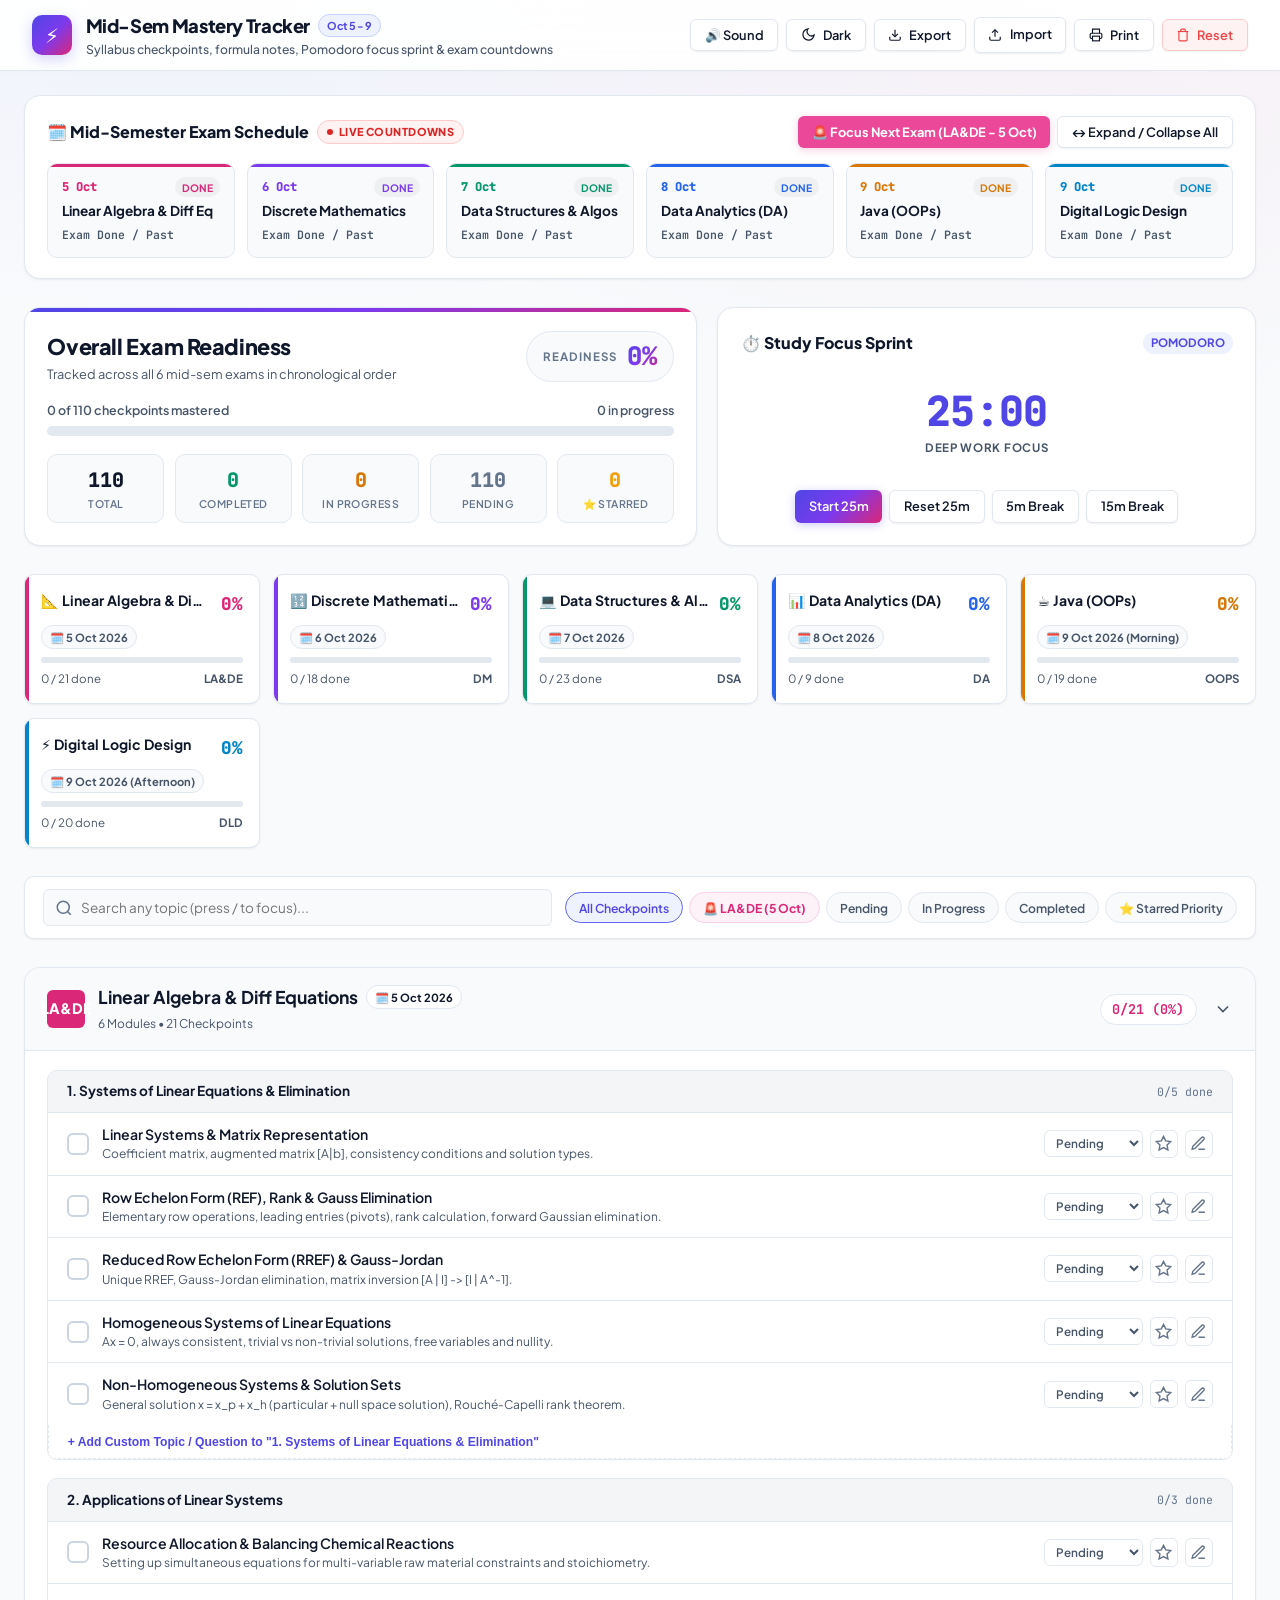
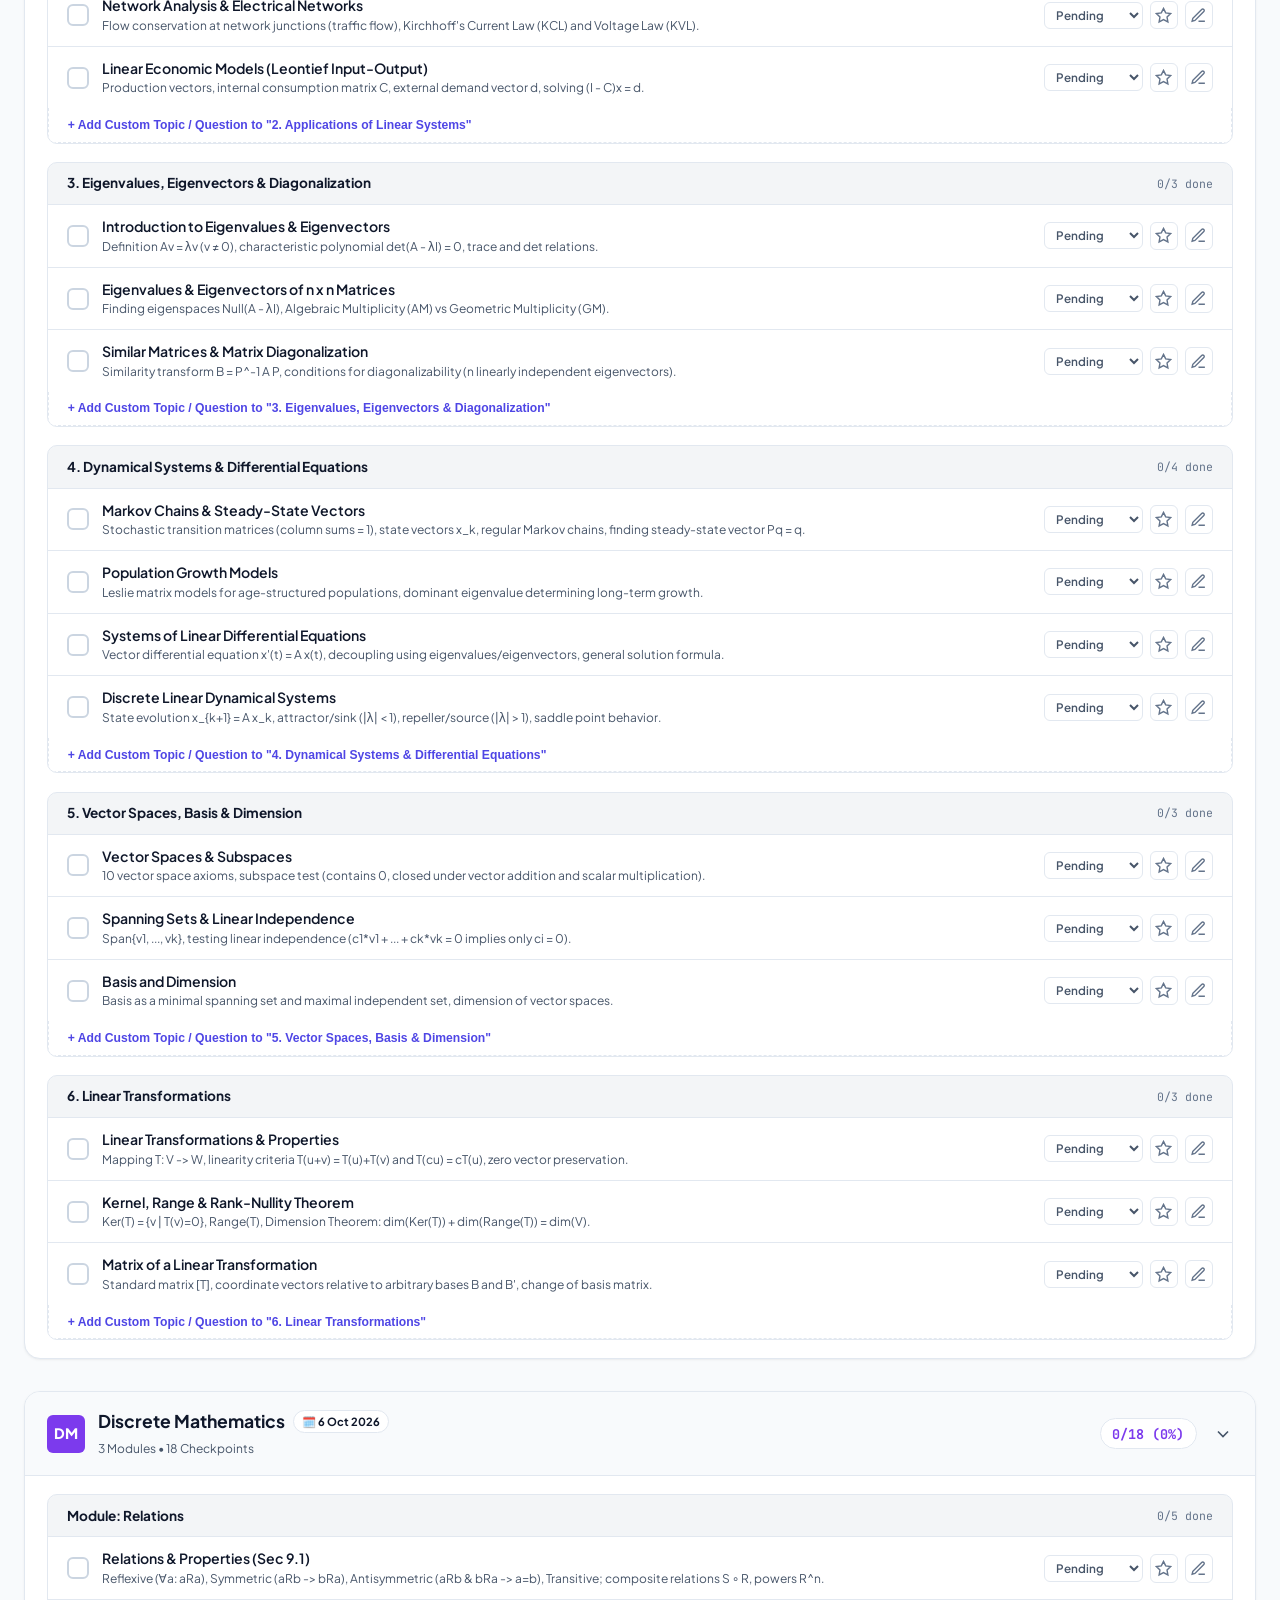
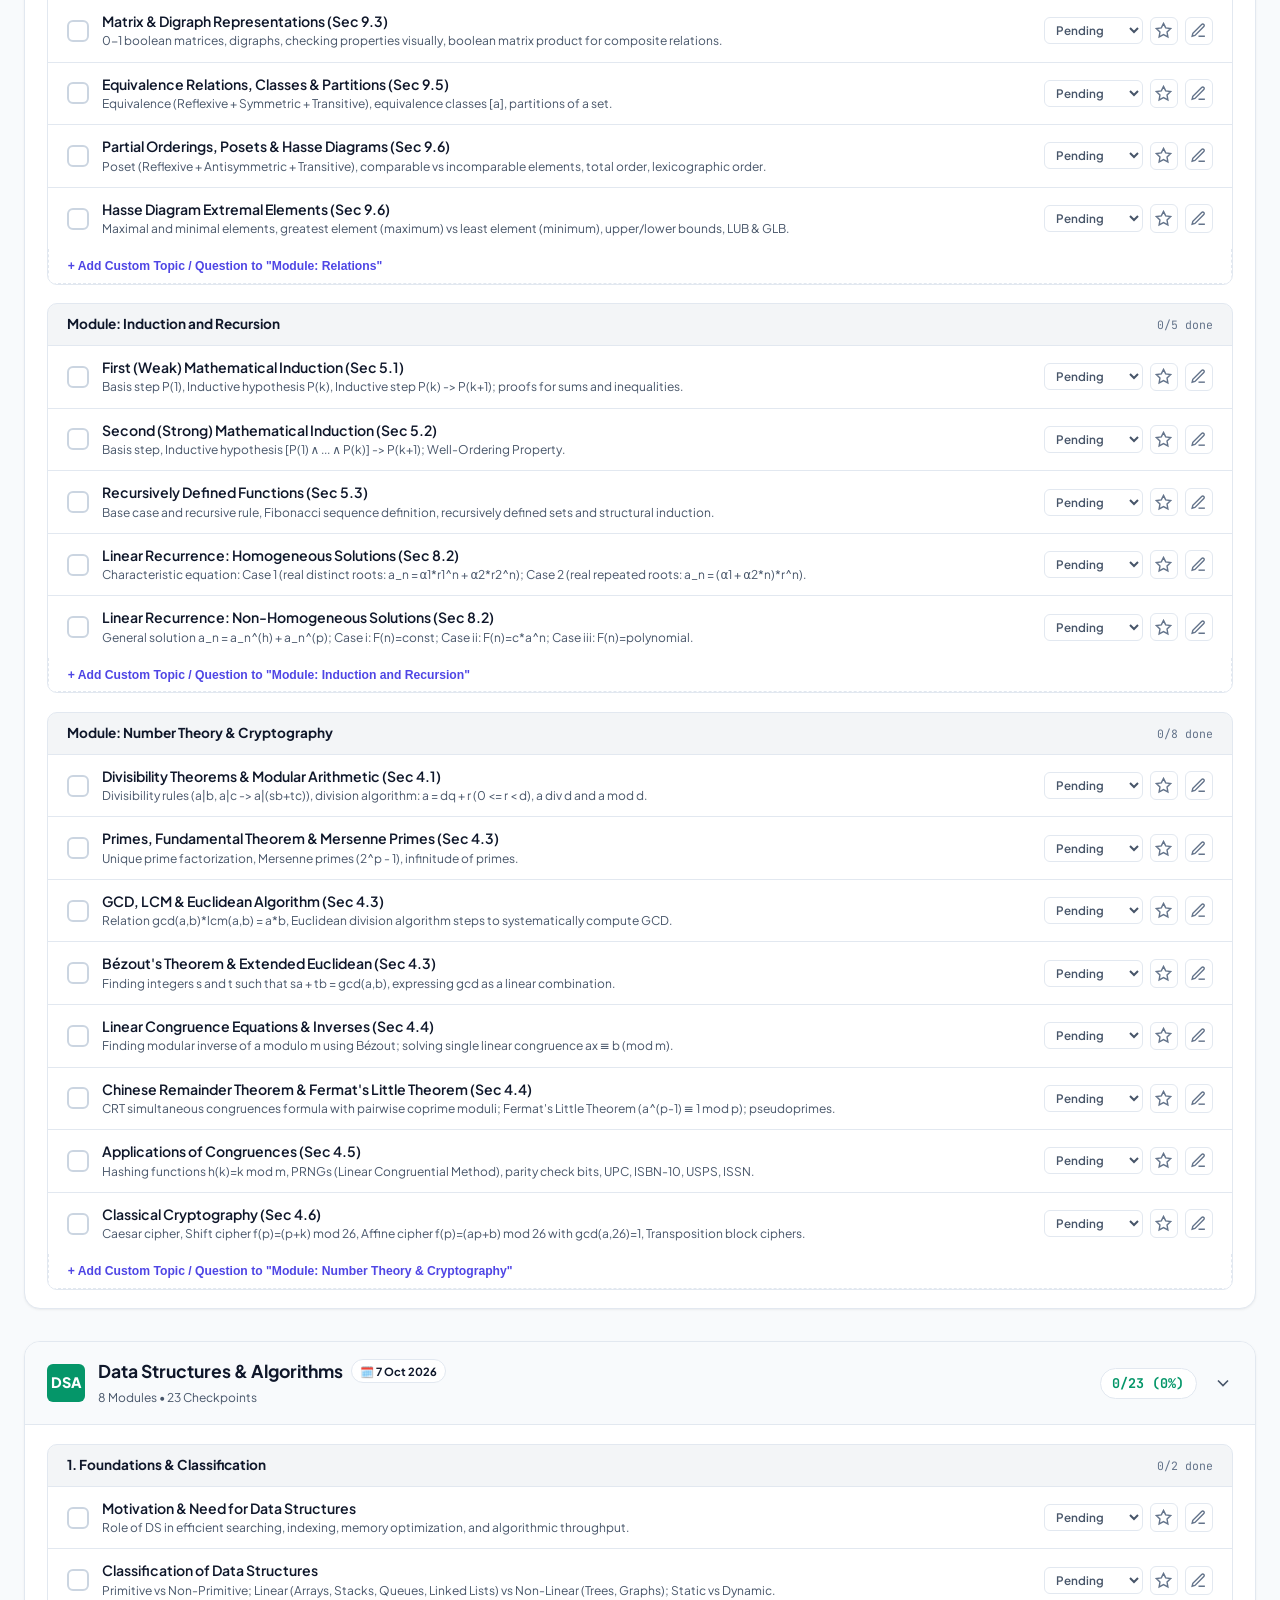
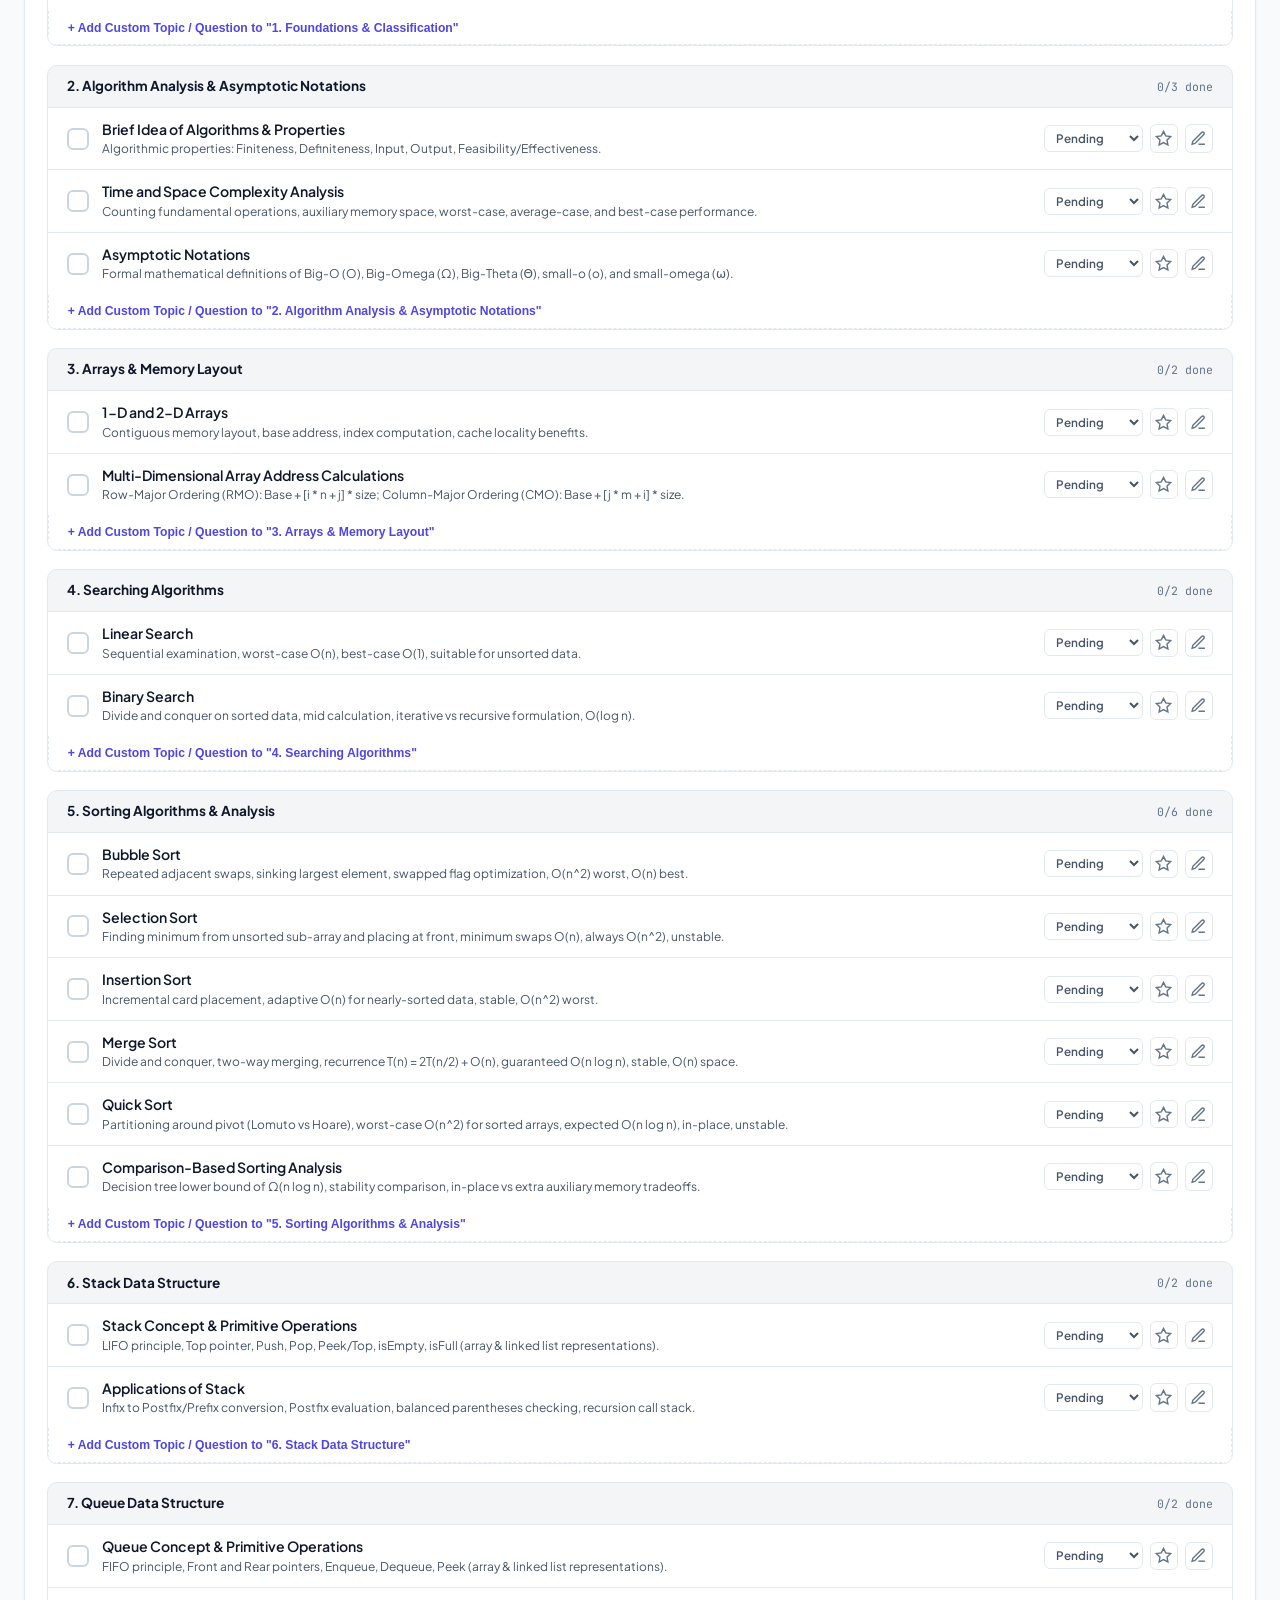
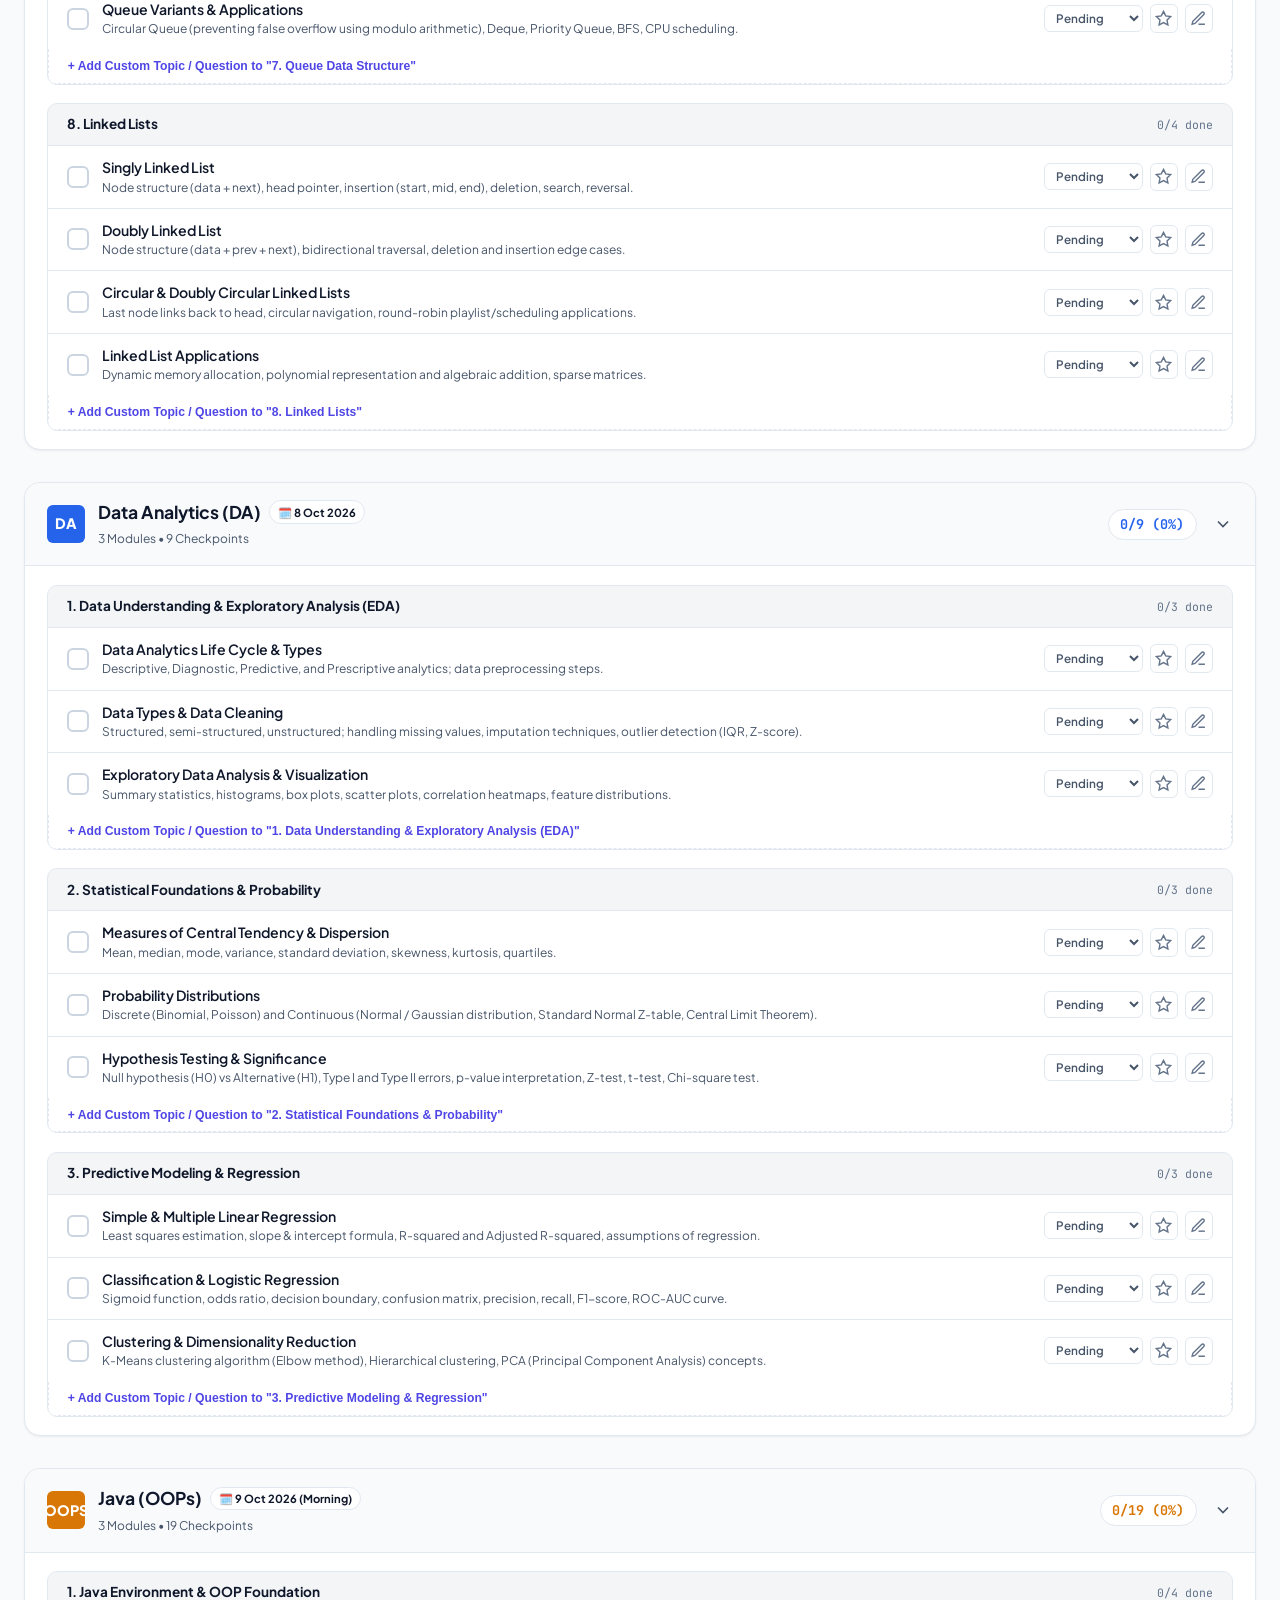
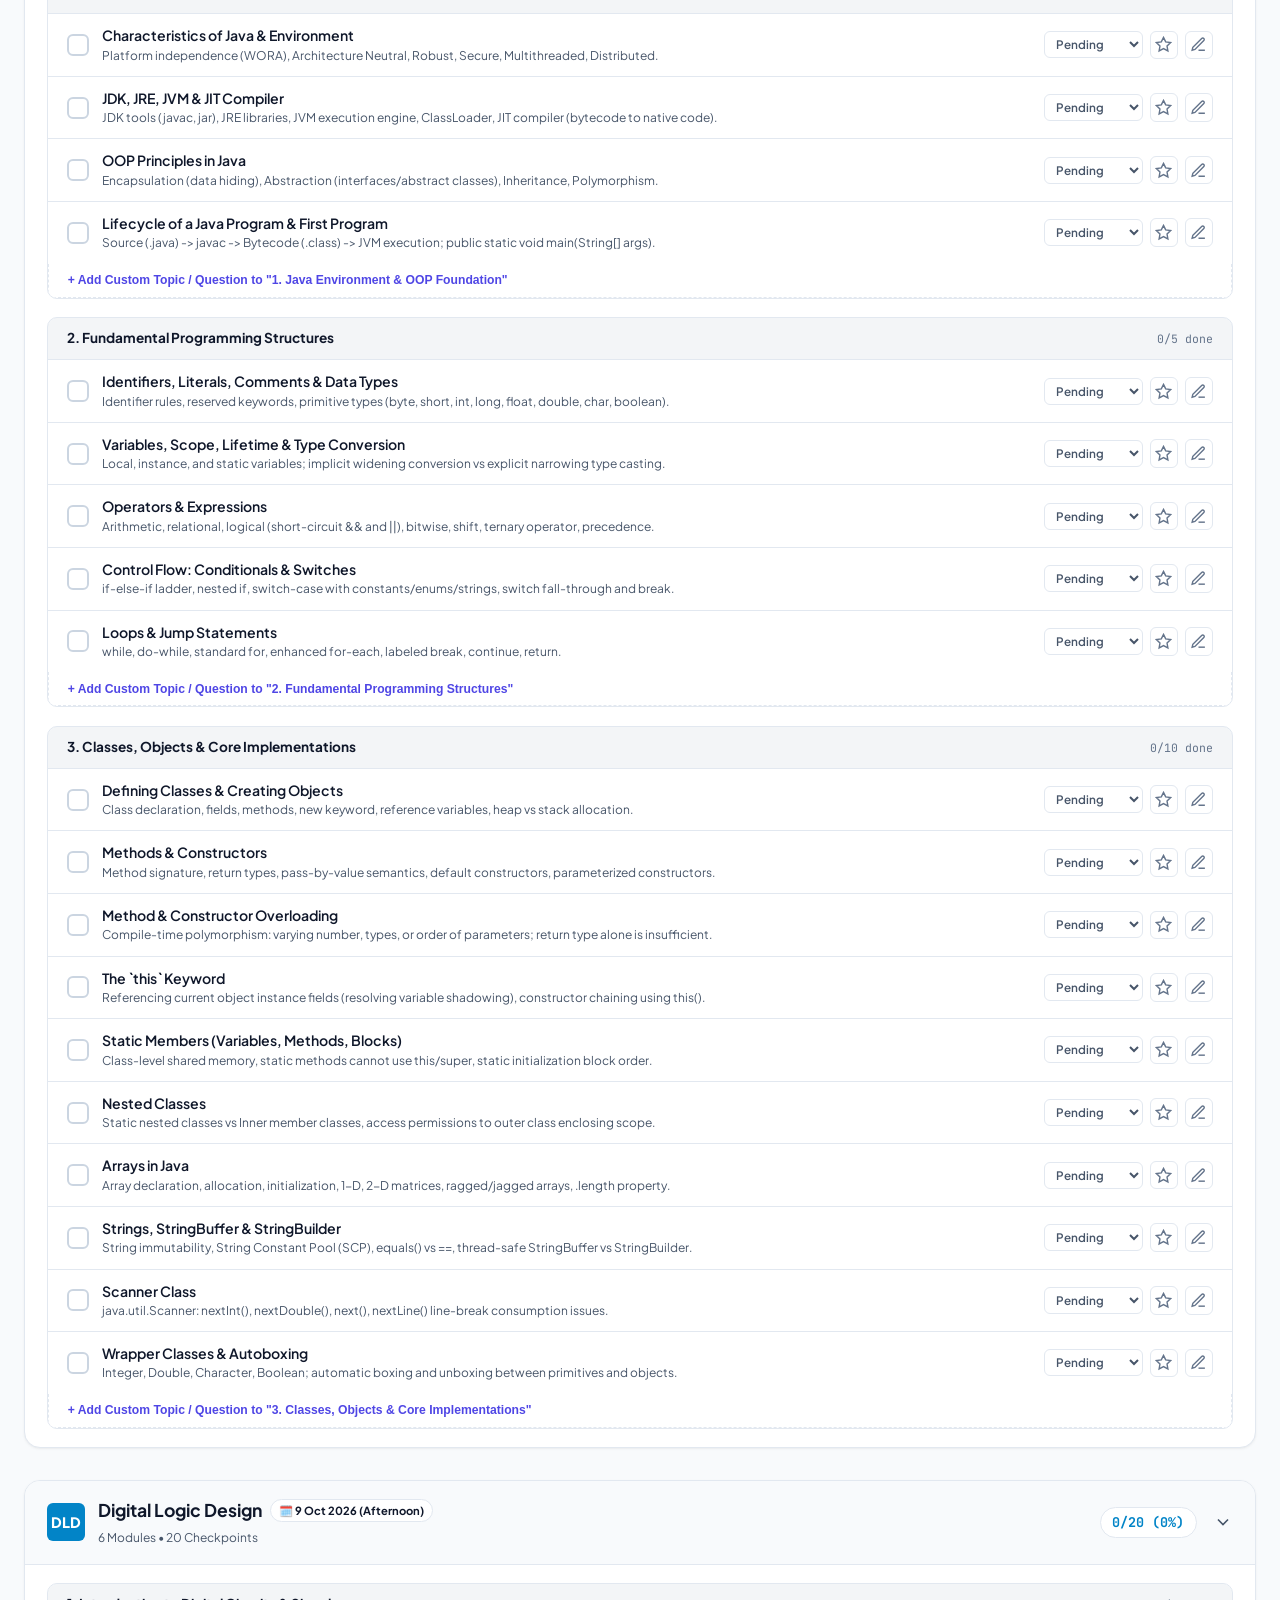
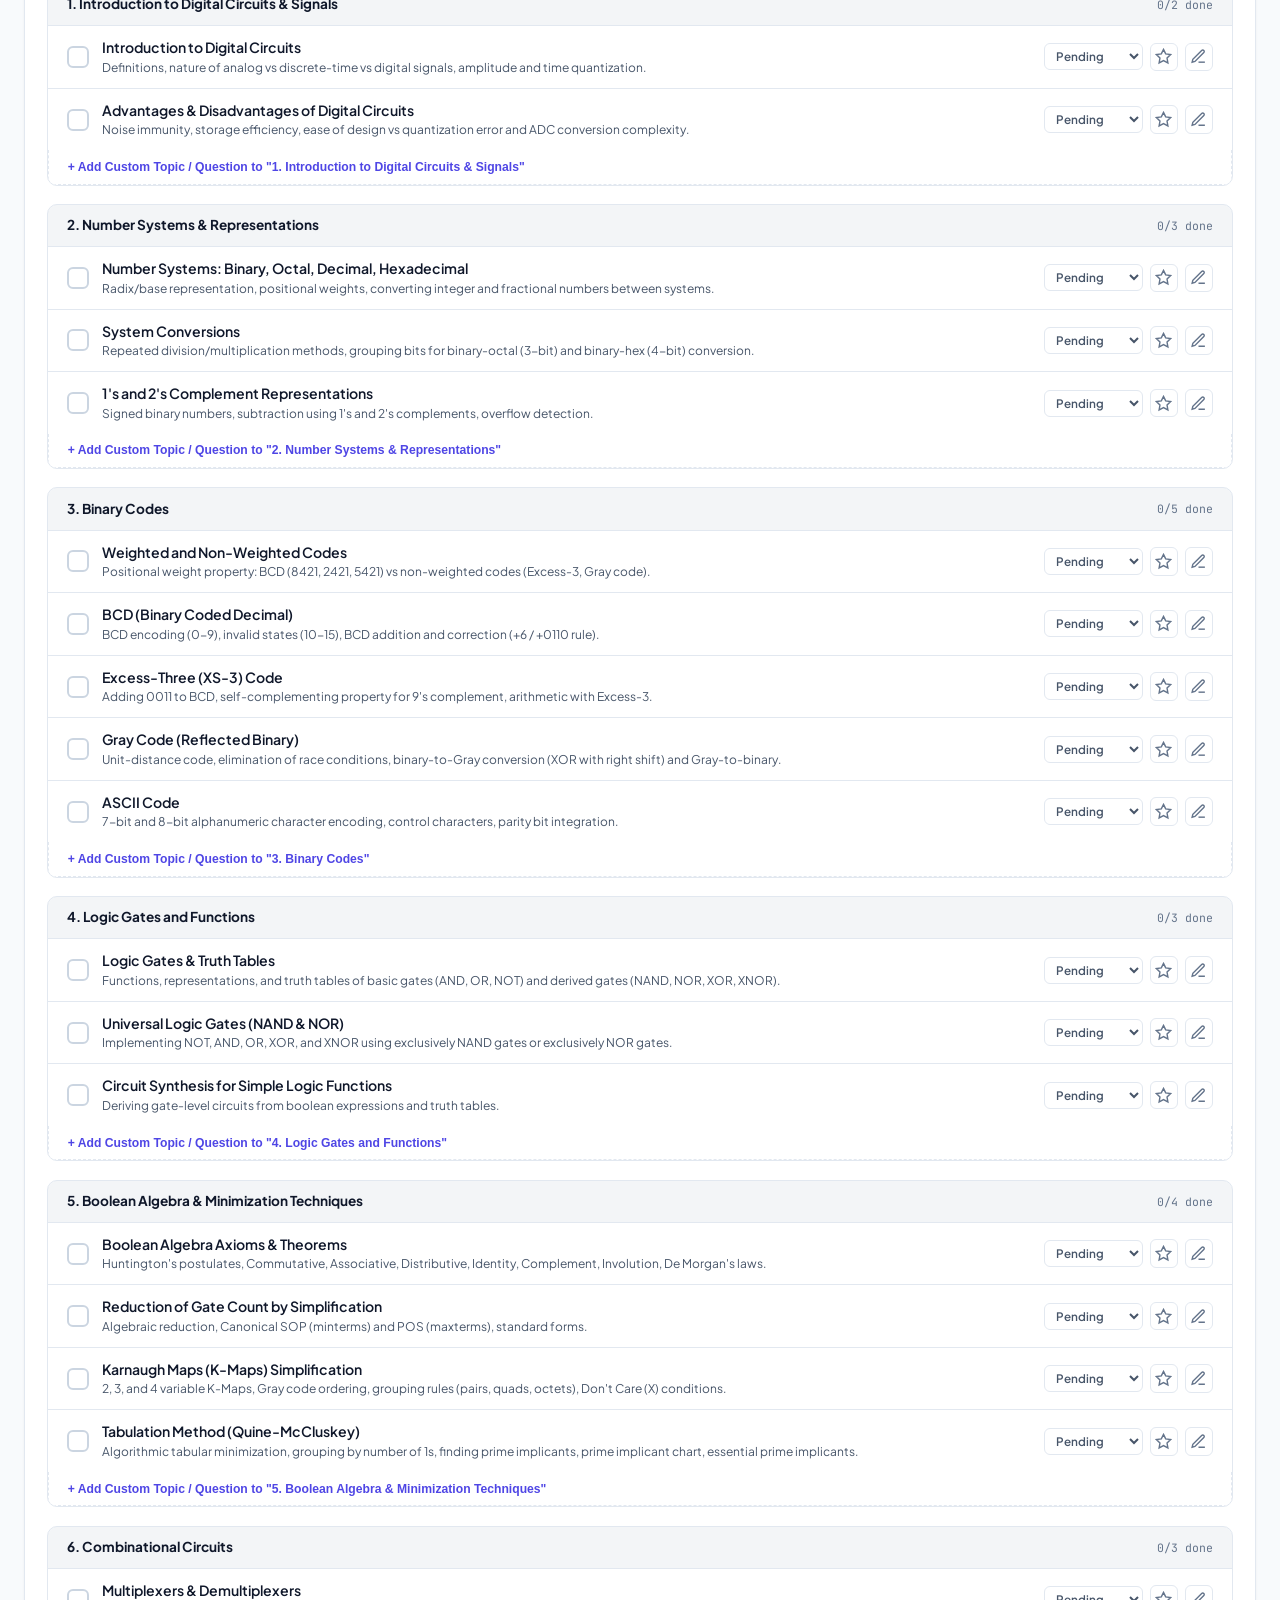
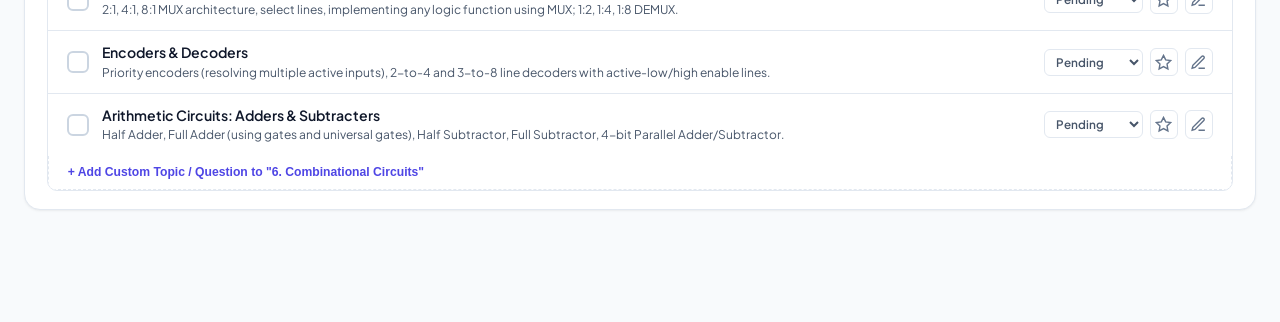
==== commit f9d567f0: "commit" ====
--- a/tracker.html
+++ b/tracker.html
@@ -11,11 +11,12 @@
     <!-- Main Stylesheet -->
     <style>
 /* ==========================================================================
-   MID-SEM EXAM PREP TRACKER - BEST EXAM MASTERY SUITE (CLEAN WHITE THEME)
+   MID-SEM EXAM PREP TRACKER - ULTRA POLISHED UI/UX DESIGN SYSTEM
+   Clean White Aesthetic with Modern Micro-interactions & Accessible Contrast
    ========================================================================== */
 
 :root {
-    /* Base Light Palette (Default) */
+    /* Base White Palette (Default) */
     --bg-base: #f8fafc;
     --bg-surface: #ffffff;
     --bg-card: #ffffff;
@@ -23,7 +24,7 @@
     --bg-elevated: #f1f5f9;
     --bg-subtle: #f8fafc;
 
-    /* Borders & Accents */
+    /* Border System */
     --border-subtle: #e2e8f0;
     --border-hover: #cbd5e1;
     --border-active: #4f46e5;
@@ -34,13 +35,30 @@
     --text-muted: #64748b;
     --text-dim: #94a3b8;
 
-    /* Exam Colors */
+    /* Subject Themes */
     --color-lade: #db2777;
+    --bg-lade: #fdf2f8;
+    --border-lade: #fbcfe8;
+
     --color-dm: #7c3aed;
+    --bg-dm: #f5f3ff;
+    --border-dm: #ddd6fe;
+
     --color-dsa: #059669;
+    --bg-dsa: #ecfdf5;
+    --border-dsa: #a7f3d0;
+
     --color-da: #2563eb;
+    --bg-da: #eff6ff;
+    --border-da: #bfdbfe;
+
     --color-oops: #d97706;
+    --bg-oops: #fffbeb;
+    --border-oops: #fde68a;
+
     --color-dld: #0284c7;
+    --bg-dld: #f0f9ff;
+    --border-dld: #bae6fd;
 
     /* Status Indicators */
     --status-done: #059669;
@@ -57,18 +75,19 @@
 
     --status-starred: #f59e0b;
 
-    /* Brand Gradients & Shadows */
+    /* Gradients & Shadows */
     --brand-gradient: linear-gradient(135deg, #4f46e5 0%, #7c3aed 50%, #db2777 100%);
-    --card-shadow: 0 4px 20px -2px rgba(15, 23, 42, 0.05), 0 2px 6px -1px rgba(15, 23, 42, 0.03);
-    --card-shadow-hover: 0 12px 30px -4px rgba(15, 23, 42, 0.09), 0 4px 10px -2px rgba(15, 23, 42, 0.04);
-
-    /* Layout & Animation */
-    --radius-sm: 8px;
-    --radius-md: 12px;
-    --radius-lg: 18px;
+    --card-shadow: 0 1px 3px 0 rgba(0, 0, 0, 0.05), 0 1px 2px -1px rgba(0, 0, 0, 0.05);
+    --card-shadow-hover: 0 10px 25px -5px rgba(15, 23, 42, 0.08), 0 8px 10px -6px rgba(15, 23, 42, 0.04);
+    --card-shadow-elevated: 0 20px 25px -5px rgba(15, 23, 42, 0.08), 0 10px 10px -5px rgba(15, 23, 42, 0.04);
+
+    /* Layout */
+    --radius-sm: 6px;
+    --radius-md: 10px;
+    --radius-lg: 16px;
     --radius-full: 9999px;
-    --transition-fast: 0.18s cubic-bezier(0.16, 1, 0.3, 1);
-    --transition-normal: 0.28s cubic-bezier(0.16, 1, 0.3, 1);
+    --transition-fast: 0.15s cubic-bezier(0.16, 1, 0.3, 1);
+    --transition-normal: 0.25s cubic-bezier(0.16, 1, 0.3, 1);
 }
 
 /* Dark Mode Overrides (if toggled) */
@@ -78,7 +97,7 @@
     --bg-card: #131b2c;
     --bg-card-hover: #182238;
     --bg-elevated: #161f31;
-    --bg-subtle: #090d16;
+    --bg-subtle: #0b101b;
 
     --border-subtle: rgba(255, 255, 255, 0.08);
     --border-hover: rgba(255, 255, 255, 0.18);
@@ -101,11 +120,11 @@
     --status-pending-bg: rgba(255, 255, 255, 0.04);
     --status-pending-border: rgba(255, 255, 255, 0.08);
 
-    --card-shadow: 0 8px 30px rgba(0, 0, 0, 0.3);
-    --card-shadow-hover: 0 14px 40px rgba(0, 0, 0, 0.45);
-}
-
-/* Reset & Base */
+    --card-shadow: 0 4px 20px rgba(0, 0, 0, 0.3);
+    --card-shadow-hover: 0 12px 30px rgba(0, 0, 0, 0.45);
+}
+
+/* Reset & Box Sizing */
 *, *::before, *::after {
     box-sizing: border-box;
     margin: 0;
@@ -114,7 +133,7 @@
 }
 
 body {
-    font-family: 'Plus Jakarta Sans', system-ui, -apple-system, sans-serif;
+    font-family: 'Plus Jakarta Sans', system-ui, -apple-system, BlinkMacSystemFont, "Segoe UI", Roboto, sans-serif;
     background-color: var(--bg-base);
     color: var(--text-main);
     line-height: 1.5;
@@ -122,9 +141,8 @@
     padding-bottom: 5rem;
     overflow-x: hidden;
     background-image: 
-        radial-gradient(ellipse 70% 40% at 15% 5%, rgba(99, 102, 241, 0.06), transparent),
-        radial-gradient(ellipse 60% 40% at 85% 15%, rgba(219, 39, 119, 0.05), transparent),
-        radial-gradient(circle at 50% 85%, rgba(5, 150, 105, 0.04), transparent);
+        radial-gradient(ellipse 70% 35% at 15% 0%, rgba(99, 102, 241, 0.05), transparent),
+        radial-gradient(ellipse 60% 35% at 85% 10%, rgba(219, 39, 119, 0.04), transparent);
     background-attachment: fixed;
     transition: background-color var(--transition-normal), color var(--transition-normal);
 }
@@ -139,53 +157,66 @@
     z-index: 100;
     backdrop-filter: blur(20px);
     -webkit-backdrop-filter: blur(20px);
-    background: rgba(255, 255, 255, 0.9);
+    background: rgba(255, 255, 255, 0.92);
     border-bottom: 1px solid var(--border-subtle);
-    padding: 0.85rem 2rem;
+    padding: 0.75rem 2rem;
     display: flex;
     justify-content: space-between;
     align-items: center;
     gap: 1.5rem;
-    box-shadow: 0 1px 10px rgba(15, 23, 42, 0.03);
+    box-shadow: 0 1px 8px rgba(15, 23, 42, 0.02);
     transition: all var(--transition-normal);
 }
 
 [data-theme="dark"] header {
-    background: rgba(9, 13, 22, 0.9);
+    background: rgba(9, 13, 22, 0.92);
     box-shadow: 0 1px 15px rgba(0, 0, 0, 0.3);
 }
 
 .brand-wrapper {
     display: flex;
     align-items: center;
-    gap: 0.9rem;
+    gap: 0.85rem;
     text-decoration: none;
     color: inherit;
 }
 
 .brand-icon {
-    width: 44px;
-    height: 44px;
+    width: 40px;
+    height: 40px;
     border-radius: var(--radius-md);
     background: var(--brand-gradient);
     display: flex;
     align-items: center;
     justify-content: center;
-    font-size: 1.35rem;
-    box-shadow: 0 4px 16px rgba(79, 70, 229, 0.25);
+    font-size: 1.25rem;
+    box-shadow: 0 4px 14px rgba(79, 70, 229, 0.25);
     flex-shrink: 0;
     color: #ffffff;
 }
 
 .brand-text h1 {
-    font-size: 1.25rem;
+    font-size: 1.15rem;
     font-weight: 800;
-    letter-spacing: -0.025em;
+    letter-spacing: -0.02em;
     color: var(--text-main);
+    display: flex;
+    align-items: center;
+    gap: 0.5rem;
+}
+
+.brand-badge-pill {
+    font-size: 0.68rem;
+    font-weight: 700;
+    background: #eef2ff;
+    color: #4f46e5;
+    padding: 0.15rem 0.5rem;
+    border-radius: var(--radius-full);
+    border: 1px solid #c7d2fe;
 }
 
 .brand-text p {
-    font-size: 0.78rem;
+    font-size: 0.76rem;
     color: var(--text-secondary);
     font-weight: 500;
 }
@@ -193,18 +224,18 @@
 .header-toolbar {
     display: flex;
     align-items: center;
-    gap: 0.65rem;
+    gap: 0.5rem;
     flex-wrap: wrap;
 }
 
-/* Buttons */
+/* Reusable Button System */
 .btn {
     display: inline-flex;
     align-items: center;
     justify-content: center;
-    gap: 0.5rem;
-    padding: 0.5rem 0.9rem;
-    font-size: 0.82rem;
+    gap: 0.45rem;
+    padding: 0.45rem 0.85rem;
+    font-size: 0.8rem;
     font-weight: 600;
     border-radius: var(--radius-sm);
     font-family: inherit;
@@ -212,7 +243,7 @@
     border: 1px solid var(--border-subtle);
     background: var(--bg-surface);
     color: var(--text-main);
-    box-shadow: 0 1px 3px rgba(15, 23, 42, 0.05);
+    box-shadow: var(--card-shadow);
     transition: all var(--transition-fast);
     user-select: none;
     text-decoration: none;
@@ -225,15 +256,19 @@
     box-shadow: 0 3px 8px rgba(15, 23, 42, 0.08);
 }
 
+.btn:active {
+    transform: translateY(0);
+}
+
 .btn-primary {
     background: var(--brand-gradient);
     border: none;
     color: #ffffff;
-    box-shadow: 0 2px 12px rgba(79, 70, 229, 0.3);
+    box-shadow: 0 2px 10px rgba(79, 70, 229, 0.28);
 }
 
 .btn-primary:hover {
-    box-shadow: 0 4px 18px rgba(79, 70, 229, 0.45);
+    box-shadow: 0 4px 16px rgba(79, 70, 229, 0.4);
     background: var(--brand-gradient);
     color: #ffffff;
 }
@@ -242,13 +277,13 @@
     background: #ec4899;
     border: none;
     color: #ffffff;
-    box-shadow: 0 2px 10px rgba(236, 72, 153, 0.3);
+    box-shadow: 0 2px 8px rgba(236, 72, 153, 0.25);
     font-weight: 700;
 }
 
 .btn-urgent:hover {
     background: #db2777;
-    box-shadow: 0 4px 16px rgba(236, 72, 153, 0.45);
+    box-shadow: 0 4px 14px rgba(236, 72, 153, 0.4);
     color: #ffffff;
 }
 
@@ -273,20 +308,20 @@
 
 .app-container {
     max-width: 1400px;
-    margin: 1.75rem auto;
+    margin: 1.5rem auto;
     padding: 0 1.5rem;
 }
 
 /* ==========================================================================
-   EXAM SCHEDULE TIMELINE STRIP
+   EXAM SCHEDULE TIMELINE RIBBON
    ========================================================================== */
 
 .exam-schedule-banner {
     background: var(--bg-surface);
     border: 1px solid var(--border-subtle);
     border-radius: var(--radius-lg);
-    padding: 1.25rem 1.5rem;
-    margin-bottom: 2rem;
+    padding: 1.25rem 1.4rem;
+    margin-bottom: 1.75rem;
     box-shadow: var(--card-shadow);
 }
 
@@ -294,33 +329,34 @@
     display: flex;
     justify-content: space-between;
     align-items: center;
-    margin-bottom: 1rem;
+    margin-bottom: 0.9rem;
     gap: 1rem;
     flex-wrap: wrap;
 }
 
 .schedule-header h3 {
-    font-size: 1.05rem;
+    font-size: 1rem;
     font-weight: 800;
     display: flex;
     align-items: center;
     gap: 0.5rem;
 }
 
-.schedule-header .live-badge {
+.live-badge {
     background: #fef2f2;
     color: #dc2626;
     border: 1px solid #fecaca;
-    font-size: 0.72rem;
-    font-weight: 700;
-    padding: 0.2rem 0.6rem;
+    font-size: 0.68rem;
+    font-weight: 800;
+    padding: 0.15rem 0.55rem;
     border-radius: var(--radius-full);
     display: inline-flex;
     align-items: center;
-    gap: 0.4rem;
-}
-
-[data-theme="dark"] .schedule-header .live-badge {
+    gap: 0.35rem;
+    letter-spacing: 0.04em;
+}
+
+[data-theme="dark"] .live-badge {
     background: rgba(220, 38, 38, 0.15);
     border-color: rgba(220, 38, 38, 0.3);
 }
@@ -331,26 +367,26 @@
     height: 6px;
     background: #dc2626;
     border-radius: 50%;
-    animation: pulse 1.5s infinite;
-}
-
-@keyframes pulse {
+    animation: livePulse 1.4s ease-in-out infinite;
+}
+
+@keyframes livePulse {
     0% { transform: scale(0.9); opacity: 0.6; }
-    50% { transform: scale(1.4); opacity: 1; }
+    50% { transform: scale(1.35); opacity: 1; }
     100% { transform: scale(0.9); opacity: 0.6; }
 }
 
 .timeline-cards-row {
     display: grid;
-    grid-template-columns: repeat(auto-fit, minmax(185px, 1fr));
-    gap: 0.85rem;
+    grid-template-columns: repeat(auto-fit, minmax(180px, 1fr));
+    gap: 0.75rem;
 }
 
 .timeline-item {
     background: var(--bg-subtle);
     border: 1px solid var(--border-subtle);
     border-radius: var(--radius-md);
-    padding: 0.85rem 1rem;
+    padding: 0.85rem;
     cursor: pointer;
     transition: all var(--transition-fast);
     position: relative;
@@ -361,13 +397,13 @@
     background: var(--bg-surface);
     border-color: var(--border-hover);
     transform: translateY(-2px);
-    box-shadow: 0 6px 16px rgba(15, 23, 42, 0.06);
+    box-shadow: var(--card-shadow-hover);
 }
 
 .timeline-item.next-exam {
     border-color: #db2777;
     background: #fdf2f8;
-    box-shadow: 0 0 0 2px rgba(219, 39, 119, 0.2);
+    box-shadow: 0 0 0 2px rgba(219, 39, 119, 0.25);
 }
 
 [data-theme="dark"] .timeline-item.next-exam {
@@ -388,7 +424,7 @@
     display: flex;
     justify-content: space-between;
     align-items: center;
-    margin-bottom: 0.35rem;
+    margin-bottom: 0.3rem;
 }
 
 .timeline-date {
@@ -399,7 +435,7 @@
 }
 
 .timeline-tag {
-    font-size: 0.65rem;
+    font-size: 0.64rem;
     font-weight: 700;
     padding: 0.15rem 0.45rem;
     border-radius: var(--radius-full);
@@ -407,35 +443,35 @@
 }
 
 .timeline-subject-name {
-    font-size: 0.86rem;
+    font-size: 0.85rem;
     font-weight: 700;
     line-height: 1.25;
-    margin-bottom: 0.5rem;
+    margin-bottom: 0.45rem;
     color: var(--text-main);
+    white-space: nowrap;
+    overflow: hidden;
+    text-overflow: ellipsis;
 }
 
 .timeline-countdown {
-    font-size: 0.74rem;
+    font-size: 0.72rem;
     font-weight: 600;
     font-family: 'JetBrains Mono', monospace;
     color: var(--text-secondary);
-    display: flex;
-    align-items: center;
-    gap: 0.35rem;
 }
 
 /* ==========================================================================
-   DASHBOARD HERO: OVERALL + NEXT EXAM HERO + STUDY TIMER
+   DASHBOARD HERO: OVERALL STATS + POMODORO SPRINT TIMER
    ========================================================================== */
 
 .dashboard-hero {
     display: grid;
-    grid-template-columns: 1.2fr 1fr;
-    gap: 1.5rem;
-    margin-bottom: 2rem;
-}
-
-@media (max-width: 980px) {
+    grid-template-columns: 1.25fr 1fr;
+    gap: 1.25rem;
+    margin-bottom: 1.75rem;
+}
+
+@media (max-width: 992px) {
     .dashboard-hero {
         grid-template-columns: 1fr;
     }
@@ -445,7 +481,7 @@
     background: var(--bg-surface);
     border: 1px solid var(--border-subtle);
     border-radius: var(--radius-lg);
-    padding: 1.6rem;
+    padding: 1.4rem;
     box-shadow: var(--card-shadow);
     display: flex;
     flex-direction: column;
@@ -468,36 +504,36 @@
     display: flex;
     justify-content: space-between;
     align-items: flex-start;
-    margin-bottom: 1.15rem;
-    gap: 1rem;
+    margin-bottom: 1rem;
+    gap: 0.75rem;
     flex-wrap: wrap;
 }
 
 .readiness-title h2 {
-    font-size: 1.45rem;
+    font-size: 1.35rem;
     font-weight: 800;
     letter-spacing: -0.02em;
     color: var(--text-main);
 }
 
 .readiness-title p {
-    font-size: 0.82rem;
+    font-size: 0.8rem;
     color: var(--text-secondary);
-    margin-top: 0.2rem;
+    margin-top: 0.15rem;
 }
 
 .percentage-gauge {
     display: flex;
     align-items: center;
-    gap: 0.75rem;
+    gap: 0.65rem;
     background: var(--bg-subtle);
     border: 1px solid var(--border-subtle);
-    padding: 0.4rem 1.1rem;
+    padding: 0.35rem 1rem;
     border-radius: var(--radius-full);
 }
 
 .percentage-gauge .gauge-value {
-    font-size: 1.7rem;
+    font-size: 1.6rem;
     font-weight: 800;
     font-family: 'JetBrains Mono', monospace;
     background: var(--brand-gradient);
@@ -506,20 +542,20 @@
 }
 
 .master-progress-wrap {
-    margin-bottom: 1.25rem;
+    margin-bottom: 1.15rem;
 }
 
 .progress-info-row {
     display: flex;
     justify-content: space-between;
-    font-size: 0.8rem;
+    font-size: 0.78rem;
     font-weight: 600;
     color: var(--text-secondary);
-    margin-bottom: 0.45rem;
+    margin-bottom: 0.4rem;
 }
 
 .progress-track {
-    height: 12px;
+    height: 10px;
     background: #e2e8f0;
     border-radius: var(--radius-full);
     overflow: hidden;
@@ -534,38 +570,44 @@
     width: 0%;
     background: var(--brand-gradient);
     border-radius: var(--radius-full);
-    transition: width 0.6s cubic-bezier(0.16, 1, 0.3, 1);
+    transition: width 0.4s ease;
 }
 
 .stat-tiles-row {
     display: grid;
-    grid-template-columns: repeat(auto-fit, minmax(100px, 1fr));
-    gap: 0.75rem;
+    grid-template-columns: repeat(auto-fit, minmax(95px, 1fr));
+    gap: 0.65rem;
 }
 
 .stat-tile {
     background: var(--bg-subtle);
     border: 1px solid var(--border-subtle);
     border-radius: var(--radius-md);
-    padding: 0.65rem 0.75rem;
+    padding: 0.6rem 0.65rem;
     text-align: center;
     transition: all var(--transition-fast);
 }
 
+.stat-tile:hover {
+    background: var(--bg-elevated);
+    border-color: var(--border-hover);
+    transform: translateY(-1px);
+}
+
 .stat-tile .num {
-    font-size: 1.3rem;
+    font-size: 1.25rem;
     font-weight: 800;
     font-family: 'JetBrains Mono', monospace;
-    margin-bottom: 0.15rem;
+    margin-bottom: 0.1rem;
     color: var(--text-main);
 }
 
 .stat-tile .lbl {
-    font-size: 0.68rem;
+    font-size: 0.66rem;
     font-weight: 600;
     color: var(--text-muted);
     text-transform: uppercase;
-    letter-spacing: 0.05em;
+    letter-spacing: 0.04em;
 }
 
 /* ==========================================================================
@@ -576,7 +618,7 @@
     background: var(--bg-surface);
     border: 1px solid var(--border-subtle);
     border-radius: var(--radius-lg);
-    padding: 1.6rem;
+    padding: 1.4rem;
     box-shadow: var(--card-shadow);
     display: flex;
     flex-direction: column;
@@ -590,7 +632,7 @@
 }
 
 .timer-header h3 {
-    font-size: 1.05rem;
+    font-size: 1rem;
     font-weight: 800;
     display: flex;
     align-items: center;
@@ -599,28 +641,30 @@
 
 .timer-display {
     text-align: center;
-    margin: 1rem 0;
+    margin: 0.75rem 0;
 }
 
 .timer-digits {
-    font-size: 2.8rem;
+    font-size: 2.6rem;
     font-weight: 800;
     font-family: 'JetBrains Mono', monospace;
     color: #4f46e5;
     letter-spacing: -0.02em;
+    line-height: 1.1;
 }
 
 .timer-mode-lbl {
-    font-size: 0.78rem;
+    font-size: 0.72rem;
     color: var(--text-secondary);
-    font-weight: 600;
+    font-weight: 700;
     text-transform: uppercase;
     letter-spacing: 0.06em;
+    margin-top: 0.25rem;
 }
 
 .timer-controls {
     display: flex;
-    gap: 0.5rem;
+    gap: 0.45rem;
     justify-content: center;
     flex-wrap: wrap;
 }
@@ -631,16 +675,16 @@
 
 .subject-cards-grid {
     display: grid;
-    grid-template-columns: repeat(auto-fit, minmax(215px, 1fr));
-    gap: 1rem;
-    margin-bottom: 2rem;
+    grid-template-columns: repeat(auto-fit, minmax(205px, 1fr));
+    gap: 0.85rem;
+    margin-bottom: 1.75rem;
 }
 
 .subject-mini-card {
     background: var(--bg-surface);
     border: 1px solid var(--border-subtle);
     border-radius: var(--radius-md);
-    padding: 1.15rem;
+    padding: 1rem;
     box-shadow: var(--card-shadow);
     cursor: pointer;
     transition: all var(--transition-normal);
@@ -649,7 +693,7 @@
 }
 
 .subject-mini-card:hover {
-    transform: translateY(-3px);
+    transform: translateY(-2px);
     border-color: var(--border-hover);
     box-shadow: var(--card-shadow-hover);
 }
@@ -668,31 +712,35 @@
     display: flex;
     justify-content: space-between;
     align-items: flex-start;
-    margin-bottom: 0.5rem;
+    margin-bottom: 0.4rem;
 }
 
 .sub-card-title {
-    font-size: 0.92rem;
+    font-size: 0.88rem;
     font-weight: 700;
     line-height: 1.3;
     color: var(--text-main);
+    white-space: nowrap;
+    overflow: hidden;
+    text-overflow: ellipsis;
+    padding-right: 0.5rem;
 }
 
 .sub-card-pct {
-    font-size: 1.15rem;
+    font-size: 1.1rem;
     font-weight: 800;
     font-family: 'JetBrains Mono', monospace;
 }
 
 .sub-exam-date-pill {
-    font-size: 0.72rem;
+    font-size: 0.7rem;
     font-weight: 700;
-    padding: 0.2rem 0.55rem;
+    padding: 0.15rem 0.5rem;
     border-radius: var(--radius-full);
     background: var(--bg-subtle);
     border: 1px solid var(--border-subtle);
     display: inline-block;
-    margin-bottom: 0.6rem;
+    margin-bottom: 0.5rem;
     color: var(--text-secondary);
 }
 
@@ -701,7 +749,7 @@
     background: #e2e8f0;
     border-radius: var(--radius-full);
     overflow: hidden;
-    margin-bottom: 0.5rem;
+    margin-bottom: 0.45rem;
 }
 
 [data-theme="dark"] .sub-card-track {
@@ -718,24 +766,24 @@
 .sub-card-meta {
     display: flex;
     justify-content: space-between;
-    font-size: 0.73rem;
+    font-size: 0.72rem;
     color: var(--text-secondary);
 }
 
 /* ==========================================================================
-   CONTROLS, SEARCH & FILTER
+   FILTER CONTROLS & SEARCH BAR
    ========================================================================== */
 
 .filter-controls-bar {
     background: var(--bg-surface);
     border: 1px solid var(--border-subtle);
     border-radius: var(--radius-md);
-    padding: 0.9rem 1.25rem;
+    padding: 0.75rem 1.15rem;
     display: flex;
     align-items: center;
     justify-content: space-between;
-    gap: 1rem;
-    margin-bottom: 2rem;
+    gap: 0.85rem;
+    margin-bottom: 1.75rem;
     flex-wrap: wrap;
     box-shadow: var(--card-shadow);
 }
@@ -743,7 +791,7 @@
 .search-input-wrap {
     position: relative;
     flex: 1;
-    min-width: 260px;
+    min-width: 250px;
 }
 
 .search-input-wrap svg {
@@ -760,10 +808,10 @@
     background: var(--bg-subtle);
     border: 1px solid var(--border-subtle);
     border-radius: var(--radius-sm);
-    padding: 0.6rem 0.85rem 0.6rem 2.4rem;
+    padding: 0.55rem 0.85rem 0.55rem 2.3rem;
     color: var(--text-main);
     font-family: inherit;
-    font-size: 0.88rem;
+    font-size: 0.85rem;
     transition: all var(--transition-fast);
 }
 
@@ -771,13 +819,13 @@
     outline: none;
     border-color: #4f46e5;
     background: var(--bg-surface);
-    box-shadow: 0 0 0 3px rgba(79, 70, 229, 0.15);
+    box-shadow: 0 0 0 3px rgba(79, 70, 229, 0.12);
 }
 
 .chips-wrap {
     display: flex;
     align-items: center;
-    gap: 0.45rem;
+    gap: 0.4rem;
     flex-wrap: wrap;
 }
 
@@ -785,9 +833,9 @@
     background: var(--bg-subtle);
     border: 1px solid var(--border-subtle);
     color: var(--text-secondary);
-    padding: 0.38rem 0.85rem;
+    padding: 0.35rem 0.8rem;
     border-radius: var(--radius-full);
-    font-size: 0.78rem;
+    font-size: 0.76rem;
     font-weight: 600;
     cursor: pointer;
     transition: all var(--transition-fast);
@@ -819,11 +867,11 @@
 }
 
 /* ==========================================================================
-   SUBJECT SECTIONS & TOPIC ACCORDIONS
+   SUBJECT SECTIONS & ACCORDIONS
    ========================================================================== */
 
 .subject-section {
-    margin-bottom: 2.25rem;
+    margin-bottom: 2rem;
     background: var(--bg-surface);
     border: 1px solid var(--border-subtle);
     border-radius: var(--radius-lg);
@@ -833,7 +881,7 @@
 }
 
 .subject-header {
-    padding: 1.15rem 1.6rem;
+    padding: 1rem 1.4rem;
     background: var(--bg-subtle);
     border-bottom: 1px solid var(--border-subtle);
     display: flex;
@@ -853,24 +901,24 @@
 .subject-header-title {
     display: flex;
     align-items: center;
-    gap: 0.85rem;
+    gap: 0.8rem;
 }
 
 .subject-tag-badge {
-    width: 40px;
-    height: 40px;
+    width: 38px;
+    height: 38px;
     border-radius: var(--radius-sm);
     display: flex;
     align-items: center;
     justify-content: center;
     font-weight: 800;
-    font-size: 0.95rem;
+    font-size: 0.9rem;
     color: #ffffff;
     flex-shrink: 0;
 }
 
 .subject-header-title h3 {
-    font-size: 1.15rem;
+    font-size: 1.1rem;
     font-weight: 700;
     color: var(--text-main);
     display: flex;
@@ -880,31 +928,31 @@
 }
 
 .subject-exam-pill {
-    font-size: 0.72rem;
+    font-size: 0.7rem;
     font-weight: 700;
-    padding: 0.15rem 0.55rem;
+    padding: 0.15rem 0.5rem;
     border-radius: var(--radius-full);
-    background: #ffffff;
+    background: var(--bg-surface);
     border: 1px solid var(--border-subtle);
     color: var(--text-main);
 }
 
-.subject-header-title span.sub-meta-info {
-    font-size: 0.76rem;
+.sub-meta-info {
+    font-size: 0.75rem;
     color: var(--text-secondary);
 }
 
 .subject-header-meta {
     display: flex;
     align-items: center;
-    gap: 1.25rem;
+    gap: 1rem;
 }
 
 .subject-score-badge {
     font-family: 'JetBrains Mono', monospace;
     font-weight: 700;
-    font-size: 0.86rem;
-    padding: 0.3rem 0.75rem;
+    font-size: 0.84rem;
+    padding: 0.28rem 0.7rem;
     border-radius: var(--radius-full);
     background: var(--bg-surface);
     border: 1px solid var(--border-subtle);
@@ -923,12 +971,12 @@
     display: none;
 }
 
-/* Modules & Topic Rows */
+/* Modules Container */
 .modules-container {
-    padding: 1.25rem 1.6rem;
+    padding: 1.15rem 1.4rem;
     display: flex;
     flex-direction: column;
-    gap: 1.25rem;
+    gap: 1.15rem;
 }
 
 .module-box {
@@ -939,7 +987,7 @@
 }
 
 .module-box-header {
-    padding: 0.75rem 1.25rem;
+    padding: 0.65rem 1.15rem;
     background: rgba(0, 0, 0, 0.02);
     border-bottom: 1px solid var(--border-subtle);
     display: flex;
@@ -952,13 +1000,13 @@
 }
 
 .module-box-header h4 {
-    font-size: 0.88rem;
+    font-size: 0.85rem;
     font-weight: 700;
     color: var(--text-main);
 }
 
 .module-box-header span {
-    font-size: 0.75rem;
+    font-size: 0.72rem;
     color: var(--text-muted);
     font-family: 'JetBrains Mono', monospace;
 }
@@ -967,13 +1015,14 @@
     list-style: none;
 }
 
+/* Topic Row & Checkpoint Interactions */
 .topic-row {
-    padding: 0.85rem 1.25rem;
+    padding: 0.75rem 1.15rem;
     display: flex;
     align-items: center;
     justify-content: space-between;
     border-bottom: 1px solid var(--border-subtle);
-    gap: 1rem;
+    gap: 0.85rem;
     background: var(--bg-surface);
     transition: background var(--transition-fast);
 }
@@ -997,12 +1046,12 @@
 .topic-main {
     display: flex;
     align-items: center;
-    gap: 0.85rem;
+    gap: 0.8rem;
     flex: 1;
     cursor: pointer;
 }
 
-/* Custom Interactive Checkbox */
+/* Custom Interactive Checkbox with Micro-bounce */
 .interactive-check {
     width: 22px;
     height: 22px;
@@ -1013,19 +1062,20 @@
     align-items: center;
     justify-content: center;
     cursor: pointer;
-    transition: all var(--transition-fast);
+    transition: all 0.2s cubic-bezier(0.34, 1.56, 0.64, 1);
     flex-shrink: 0;
 }
 
 .interactive-check:hover {
     border-color: #4f46e5;
-    box-shadow: 0 0 0 3px rgba(79, 70, 229, 0.15);
+    transform: scale(1.08);
 }
 
 .topic-row.status-done .interactive-check {
     background: var(--status-done);
     border-color: var(--status-done);
     box-shadow: 0 0 10px rgba(5, 150, 105, 0.35);
+    transform: scale(1.05);
 }
 
 .interactive-check svg {
@@ -1036,7 +1086,7 @@
     fill: none;
     opacity: 0;
     transform: scale(0.5);
-    transition: all var(--transition-fast);
+    transition: all 0.2s cubic-bezier(0.34, 1.56, 0.64, 1);
 }
 
 .topic-row.status-done .interactive-check svg {
@@ -1049,31 +1099,31 @@
 }
 
 .topic-heading {
-    font-size: 0.92rem;
+    font-size: 0.88rem;
     font-weight: 600;
-    line-height: 1.4;
+    line-height: 1.35;
     color: var(--text-main);
-    transition: color var(--transition-fast);
+    transition: all var(--transition-fast);
 }
 
 .topic-row.status-done .topic-heading {
     color: var(--text-muted);
     text-decoration: line-through;
-    opacity: 0.75;
+    opacity: 0.7;
 }
 
 .topic-desc {
-    font-size: 0.77rem;
+    font-size: 0.75rem;
     color: var(--text-secondary);
     margin-top: 0.15rem;
     line-height: 1.35;
 }
 
-/* Row Actions */
+/* Topic Controls */
 .topic-controls {
     display: flex;
     align-items: center;
-    gap: 0.45rem;
+    gap: 0.4rem;
     flex-shrink: 0;
 }
 
@@ -1082,9 +1132,9 @@
     border: 1px solid var(--border-subtle);
     border-radius: var(--radius-sm);
     color: var(--text-secondary);
-    font-size: 0.74rem;
+    font-size: 0.73rem;
     font-weight: 600;
-    padding: 0.28rem 0.5rem;
+    padding: 0.25rem 0.45rem;
     font-family: inherit;
     cursor: pointer;
     outline: none;
@@ -1111,7 +1161,7 @@
     background: var(--bg-surface);
     border: 1px solid var(--border-subtle);
     color: var(--text-muted);
-    padding: 0.32rem;
+    padding: 0.3rem;
     border-radius: var(--radius-sm);
     cursor: pointer;
     display: inline-flex;
@@ -1124,6 +1174,7 @@
     color: var(--text-main);
     background: var(--bg-elevated);
     border-color: var(--border-hover);
+    transform: scale(1.05);
 }
 
 .icon-action-btn.active-note {
@@ -1138,10 +1189,10 @@
     border-color: #fde68a;
 }
 
-/* Add custom topic strip */
+/* Custom Topic Add Button */
 .add-custom-topic-btn {
-    padding: 0.65rem 1.25rem;
-    font-size: 0.78rem;
+    padding: 0.6rem 1.15rem;
+    font-size: 0.76rem;
     font-weight: 600;
     color: #4f46e5;
     background: var(--bg-surface);
@@ -1170,7 +1221,7 @@
     left: 0;
     right: 0;
     bottom: 0;
-    background: rgba(15, 23, 42, 0.6);
+    background: rgba(15, 23, 42, 0.55);
     backdrop-filter: blur(8px);
     z-index: 1000;
     display: flex;
@@ -1193,9 +1244,9 @@
     border-radius: var(--radius-lg);
     width: 100%;
     max-width: 580px;
-    padding: 1.75rem;
-    box-shadow: 0 20px 50px rgba(15, 23, 42, 0.2);
-    transform: scale(0.95);
+    padding: 1.6rem;
+    box-shadow: var(--card-shadow-elevated);
+    transform: scale(0.96);
     transition: transform var(--transition-normal);
 }
 
@@ -1207,17 +1258,17 @@
     display: flex;
     justify-content: space-between;
     align-items: flex-start;
-    margin-bottom: 1rem;
+    margin-bottom: 0.9rem;
 }
 
 .modal-header-row h3 {
-    font-size: 1.15rem;
+    font-size: 1.1rem;
     font-weight: 700;
     color: var(--text-main);
 }
 
 .modal-header-row p {
-    font-size: 0.78rem;
+    font-size: 0.76rem;
     color: var(--text-secondary);
     margin-top: 0.15rem;
 }
@@ -1229,6 +1280,11 @@
     cursor: pointer;
     font-size: 1.3rem;
     line-height: 1;
+    padding: 0.2rem;
+}
+
+.btn-close-modal:hover {
+    color: var(--text-main);
 }
 
 .notes-editor {
@@ -1240,9 +1296,9 @@
     padding: 0.85rem;
     color: var(--text-main);
     font-family: inherit;
-    font-size: 0.88rem;
+    font-size: 0.86rem;
     resize: vertical;
-    margin-bottom: 1.25rem;
+    margin-bottom: 1.15rem;
     line-height: 1.5;
 }
 
@@ -1250,13 +1306,13 @@
     outline: none;
     border-color: #4f46e5;
     background: var(--bg-surface);
-    box-shadow: 0 0 0 3px rgba(79, 70, 229, 0.15);
+    box-shadow: 0 0 0 3px rgba(79, 70, 229, 0.12);
 }
 
 .modal-buttons-row {
     display: flex;
     justify-content: flex-end;
-    gap: 0.75rem;
+    gap: 0.65rem;
 }
 
 /* Toast */
@@ -1267,9 +1323,9 @@
     background: #0f172a;
     color: #ffffff;
     border-radius: var(--radius-md);
-    padding: 0.75rem 1.25rem;
-    box-shadow: 0 10px 30px rgba(15, 23, 42, 0.25);
-    font-size: 0.86rem;
+    padding: 0.7rem 1.15rem;
+    box-shadow: var(--card-shadow-elevated);
+    font-size: 0.84rem;
     font-weight: 600;
     z-index: 1100;
     display: flex;
@@ -1288,12 +1344,19 @@
 /* Empty State */
 .empty-results {
     text-align: center;
-    padding: 3.5rem 1rem;
+    padding: 3rem 1rem;
     color: var(--text-muted);
     display: none;
 }
 
-/* Print Styles */
+/* Sound Mute Button Style */
+.btn-sound {
+    font-size: 0.8rem;
+}
+
+/* ==========================================================================
+   PRINT STYLES
+   ========================================================================== */
 @media print {
     header, .header-toolbar, .filter-controls-bar, .timer-card, .timeline-cards-row, .icon-action-btn, .status-picker, .add-custom-topic-btn, .toast-notice {
         display: none !important;
@@ -1307,7 +1370,7 @@
         border: 1px solid #cbd5e1 !important;
         box-shadow: none !important;
         page-break-inside: avoid;
-        margin-bottom: 1.5rem;
+        margin-bottom: 1.25rem;
     }
 }
 
@@ -1320,32 +1383,39 @@
         <div class="brand-wrapper">
             <div class="brand-icon">⚡</div>
             <div class="brand-text">
-                <h1>Mid-Sem Exam Mastery Suite</h1>
-                <p>Track syllabus, tick checkpoints, record formulas & ace your exams (5 Oct - 9 Oct)</p>
+                <h1>
+                    Mid-Sem Mastery Tracker
+                    <span class="brand-badge-pill">Oct 5 - 9</span>
+                </h1>
+                <p>Syllabus checkpoints, formula notes, Pomodoro focus sprint & exam countdowns</p>
             </div>
         </div>
 
         <div class="header-toolbar">
+            <!-- Audio Sound Toggle -->
+            <button class="btn btn-sound" id="soundToggleBtn" onclick="toggleSound()" title="Toggle audio feedback">
+                🔊 Sound
+            </button>
             <!-- Theme Toggle Button -->
             <button class="btn" id="themeToggleBtn" onclick="toggleTheme()" title="Switch theme">
                 <svg width="15" height="15" fill="none" stroke="currentColor" stroke-width="2" viewBox="0 0 24 24"><path d="M21 12.79A9 9 0 1 1 11.21 3 7 7 0 0 0 21 12.79z"/></svg>
                 Dark
             </button>
             <button class="btn" onclick="exportBackupJSON()" title="Export JSON backup of your progress">
-                <svg width="15" height="15" fill="none" stroke="currentColor" stroke-width="2" viewBox="0 0 24 24"><path d="M21 15v4a2 2 0 0 1-2 2H5a2 2 0 0 1-2-2v-4"/><polyline points="7 10 12 15 17 10"/><line x1="12" y1="15" x2="12" y2="3"/></svg>
+                <svg width="14" height="14" fill="none" stroke="currentColor" stroke-width="2" viewBox="0 0 24 24"><path d="M21 15v4a2 2 0 0 1-2 2H5a2 2 0 0 1-2-2v-4"/><polyline points="7 10 12 15 17 10"/><line x1="12" y1="15" x2="12" y2="3"/></svg>
                 Export
             </button>
             <label class="btn" style="cursor: pointer;" title="Import previous JSON backup">
-                <svg width="15" height="15" fill="none" stroke="currentColor" stroke-width="2" viewBox="0 0 24 24"><path d="M21 15v4a2 2 0 0 1-2 2H5a2 2 0 0 1-2-2v-4"/><polyline points="17 8 12 3 7 8"/><line x1="12" y1="3" x2="12" y2="15"/></svg>
+                <svg width="14" height="14" fill="none" stroke="currentColor" stroke-width="2" viewBox="0 0 24 24"><path d="M21 15v4a2 2 0 0 1-2 2H5a2 2 0 0 1-2-2v-4"/><polyline points="17 8 12 3 7 8"/><line x1="12" y1="3" x2="12" y2="15"/></svg>
                 Import
                 <input type="file" id="importFileInput" accept=".json" style="display: none;" onchange="handleImportJSON(event)">
             </label>
             <button class="btn" onclick="window.print()" title="Print revision checklist">
-                <svg width="15" height="15" fill="none" stroke="currentColor" stroke-width="2" viewBox="0 0 24 24"><polyline points="6 9 6 2 18 2 18 9"/><path d="M6 18H4a2 2 0 0 1-2-2v-5a2 2 0 0 1 2-2h16a2 2 0 0 1 2 2v5a2 2 0 0 1-2 2h-2"/><rect x="6" y="14" width="12" height="8"/></svg>
+                <svg width="14" height="14" fill="none" stroke="currentColor" stroke-width="2" viewBox="0 0 24 24"><polyline points="6 9 6 2 18 2 18 9"/><path d="M6 18H4a2 2 0 0 1-2-2v-5a2 2 0 0 1 2-2h16a2 2 0 0 1 2 2v5a2 2 0 0 1-2 2h-2"/><rect x="6" y="14" width="12" height="8"/></svg>
                 Print
             </button>
             <button class="btn btn-danger" onclick="promptResetProgress()" title="Reset all checkboxes back to pending">
-                <svg width="15" height="15" fill="none" stroke="currentColor" stroke-width="2" viewBox="0 0 24 24"><path d="M3 6h18"/><path d="M19 6v14a2 2 0 0 1-2 2H7a2 2 0 0 1-2-2V6m3 0V4a2 2 0 0 1 2-2h4a2 2 0 0 1 2 2v2"/></svg>
+                <svg width="14" height="14" fill="none" stroke="currentColor" stroke-width="2" viewBox="0 0 24 24"><path d="M3 6h18"/><path d="M19 6v14a2 2 0 0 1-2 2H7a2 2 0 0 1-2-2V6m3 0V4a2 2 0 0 1 2-2h4a2 2 0 0 1 2 2v2"/></svg>
                 Reset
             </button>
         </div>
@@ -1360,18 +1430,18 @@
                     🗓️ Mid-Semester Exam Schedule
                     <span class="live-badge">LIVE COUNTDOWNS</span>
                 </h3>
-                <div style="display: flex; gap: 0.5rem; flex-wrap: wrap;">
+                <div style="display: flex; gap: 0.45rem; flex-wrap: wrap;">
                     <button class="btn btn-urgent" onclick="handleFilterClick('next_exam', null)">
                         🚨 Focus Next Exam (LA&DE - 5 Oct)
                     </button>
-                    <button class="btn" onclick="handleFilterClick('all', null)">
-                        Show All Exams
+                    <button class="btn" onclick="toggleExpandAllSubjects()">
+                        ↔️ Expand / Collapse All
                     </button>
                 </div>
             </div>
 
             <div class="timeline-cards-row" id="timelineCardsRow">
-                <!-- Injected dynamically with live countdowns -->
+                <!-- Rendered dynamically -->
             </div>
         </section>
 
@@ -1392,7 +1462,7 @@
 
                 <div class="master-progress-wrap">
                     <div class="progress-info-row">
-                        <span id="topicsCountSummary">0 of 0 topics mastered</span>
+                        <span id="topicsCountSummary">0 of 0 checkpoints mastered</span>
                         <span id="topicsInProgressSummary">0 in progress</span>
                     </div>
                     <div class="progress-track">
@@ -1403,7 +1473,7 @@
                 <div class="stat-tiles-row">
                     <div class="stat-tile">
                         <div class="num" id="statTotalNum">0</div>
-                        <div class="lbl">Total Topics</div>
+                        <div class="lbl">Total</div>
                     </div>
                     <div class="stat-tile">
                         <div class="num" id="statDoneNum" style="color: var(--status-done);">0</div>
@@ -1419,7 +1489,7 @@
                     </div>
                     <div class="stat-tile">
                         <div class="num" id="statStarredNum" style="color: var(--status-starred);">0</div>
-                        <div class="lbl">⭐ Priority</div>
+                        <div class="lbl">⭐ Starred</div>
                     </div>
                 </div>
             </div>
@@ -1428,7 +1498,7 @@
             <div class="timer-card">
                 <div class="timer-header">
                     <h3>⏱️ Study Focus Sprint</h3>
-                    <span style="font-size: 0.72rem; font-weight: 700; color: #4f46e5; background: #eef2ff; padding: 0.2rem 0.55rem; border-radius: 9999px;">POMODORO</span>
+                    <span style="font-size: 0.72rem; font-weight: 700; color: #4f46e5; background: #eef2ff; padding: 0.15rem 0.5rem; border-radius: 9999px;">POMODORO</span>
                 </div>
 
                 <div class="timer-display">
@@ -1437,9 +1507,10 @@
                 </div>
 
                 <div class="timer-controls">
-                    <button class="btn btn-primary" id="timerToggleBtn" onclick="toggleTimer()">Start 25m Sprint</button>
+                    <button class="btn btn-primary" id="timerToggleBtn" onclick="toggleTimer()">Start 25m</button>
                     <button class="btn" onclick="resetTimer(25)">Reset 25m</button>
                     <button class="btn" onclick="resetTimer(5)">5m Break</button>
+                    <button class="btn" onclick="resetTimer(15)">15m Break</button>
                 </div>
             </div>
         </section>
@@ -1453,7 +1524,7 @@
         <section class="filter-controls-bar">
             <div class="search-input-wrap">
                 <svg width="18" height="18" fill="none" stroke="currentColor" stroke-width="2" viewBox="0 0 24 24"><circle cx="11" cy="11" r="8"/><line x1="21" y1="21" x2="16.65" y2="16.65"/></svg>
-                <input type="text" id="liveSearchInput" placeholder="Search any topic (e.g. Eigenvalues, K-Map, Quicksort, Bezout, Scanner, Regression)..." oninput="handleLiveSearch(this.value)">
+                <input type="text" id="liveSearchInput" placeholder="Search any topic (press / to focus)..." oninput="handleLiveSearch(this.value)">
             </div>
 
             <div class="chips-wrap">
@@ -1863,17 +1934,12 @@
 
 /**
  * Mid-Sem Exam Prep Tracker - High Performance Exam Mastery Suite
- * Features:
- * - Live Chronological Exam Schedule Countdowns (Oct 5 - Oct 9)
- * - Next Exam Urgency Highlighting
- * - Built-in Study Focus Sprint Timer (Pomodoro)
- * - Custom Checkpoint / Topic Insertion
- * - Live Search, Filters, Star Priority, Notes Modal
- * - Light / Dark Theme Sync
+ * Ultra-Responsive UI/UX with In-Place DOM Mutation & Zero Re-render Lag
  */
 
 const STORAGE_KEY = 'mid_sem_exam_tracker_v3';
 const THEME_KEY = 'mid_sem_exam_theme_pref';
+const SOUND_KEY = 'mid_sem_exam_sound_pref';
 
 // Main Application State
 let appState = {
@@ -1892,7 +1958,79 @@
 let searchQuery = '';
 let activeEditingTopicId = null;
 let currentTheme = 'light';
+let soundEnabled = true;
 let timerInterval = null;
+
+// ==========================================
+// Web Audio Synthesizer (Zero External Files)
+// ==========================================
+
+let audioCtx = null;
+
+function getAudioContext() {
+    if (!audioCtx) {
+        const AudioContext = window.AudioContext || window.webkitAudioContext;
+        if (AudioContext) audioCtx = new AudioContext();
+    }
+    if (audioCtx && audioCtx.state === 'suspended') {
+        audioCtx.resume();
+    }
+    return audioCtx;
+}
+
+function playTickSound() {
+    if (!soundEnabled) return;
+    try {
+        const ctx = getAudioContext();
+        if (!ctx) return;
+        const osc = ctx.createOscillator();
+        const gain = ctx.createGain();
+        osc.type = 'sine';
+        osc.frequency.setValueAtTime(580, ctx.currentTime);
+        osc.frequency.exponentialRampToValueAtTime(880, ctx.currentTime + 0.08);
+        gain.gain.setValueAtTime(0.12, ctx.currentTime);
+        gain.gain.exponentialRampToValueAtTime(0.001, ctx.currentTime + 0.08);
+        osc.connect(gain);
+        gain.connect(ctx.destination);
+        osc.start();
+        osc.stop(ctx.currentTime + 0.08);
+    } catch (e) {}
+}
+
+function playChimeSound() {
+    if (!soundEnabled) return;
+    try {
+        const ctx = getAudioContext();
+        if (!ctx) return;
+        const now = ctx.currentTime;
+        [523.25, 659.25, 783.99].forEach((freq, idx) => {
+            const osc = ctx.createOscillator();
+            const gain = ctx.createGain();
+            osc.frequency.setValueAtTime(freq, now + idx * 0.1);
+            gain.gain.setValueAtTime(0.15, now + idx * 0.1);
+            gain.gain.exponentialRampToValueAtTime(0.001, now + idx * 0.1 + 0.35);
+            osc.connect(gain);
+            gain.connect(ctx.destination);
+            osc.start(now + idx * 0.1);
+            osc.stop(now + idx * 0.1 + 0.35);
+        });
+    } catch (e) {}
+}
+
+function toggleSound() {
+    soundEnabled = !soundEnabled;
+    localStorage.setItem(SOUND_KEY, soundEnabled ? '1' : '0');
+    updateSoundButton();
+    showToastNotification(soundEnabled ? 'Audio feedback ON 🔊' : 'Audio feedback MUTED 🔇');
+}
+
+function updateSoundButton() {
+    const btn = document.getElementById('soundToggleBtn');
+    if (btn) {
+        btn.innerHTML = soundEnabled ? '🔊 Sound' : '🔇 Mute';
+        btn.title = soundEnabled ? 'Mute audio feedback' : 'Enable audio feedback';
+    }
+}
 
 // ==========================================
 // Boot & Initialization
@@ -1900,6 +2038,7 @@
 
 function initApp() {
     loadThemePreference();
+    loadSoundPreference();
     loadPersistedState();
     renderTimelineStrip();
     renderSubjectMiniCards();
@@ -1913,6 +2052,12 @@
 function loadThemePreference() {
     const savedTheme = localStorage.getItem(THEME_KEY) || 'light';
     applyTheme(savedTheme);
+}
+
+function loadSoundPreference() {
+    const saved = localStorage.getItem(SOUND_KEY);
+    soundEnabled = saved !== '0';
+    updateSoundButton();
 }
 
 function applyTheme(theme) {
@@ -1979,7 +2124,7 @@
 }
 
 // ==========================================
-// Exam Timeline Ribbon & Live Countdowns
+// Exam Timeline Ribbon
 // ==========================================
 
 function renderTimelineStrip() {
@@ -1990,7 +2135,7 @@
     const now = new Date().getTime();
     let nextExamFound = false;
 
-    EXAM_SCHEDULE.forEach((exam, idx) => {
+    EXAM_SCHEDULE.forEach(exam => {
         const examTargetTime = new Date(`${exam.date}T${exam.time}:00`).getTime();
         const diff = examTargetTime - now;
         const isPast = diff <= 0;
@@ -2007,7 +2152,7 @@
                 <span class="timeline-date">${exam.dateDisplay}</span>
                 <span class="timeline-tag" style="color: ${exam.color};">${isNext ? '🚨 NEXT EXAM' : (isPast ? 'DONE' : 'UPCOMING')}</span>
             </div>
-            <div class="timeline-subject-name">${exam.name}</div>
+            <div class="timeline-subject-name" title="${exam.name}">${exam.name}</div>
             <div class="timeline-countdown" id="timeline-cd-${exam.id}">
                 ${formatCountdown(diff)}
             </div>
@@ -2018,16 +2163,15 @@
 }
 
 function formatCountdown(diff) {
-    if (diff <= 0) return 'Exam Completed / Past';
+    if (diff <= 0) return 'Exam Done / Past';
     const days = Math.floor(diff / (1000 * 60 * 60 * 24));
     const hours = Math.floor((diff % (1000 * 60 * 60 * 24)) / (1000 * 60 * 60));
     const mins = Math.floor((diff % (1000 * 60 * 60)) / (1000 * 60));
-    const secs = Math.floor((diff % (1000 * 60)) / 1000);
 
     if (days > 0) {
         return `⏳ in ${days}d ${hours}h ${mins}m`;
     }
-    return `⚡ in ${hours}h ${mins}m ${secs}s`;
+    return `⚡ in ${hours}h ${mins}m`;
 }
 
 function initGlobalCountdowns() {
@@ -2045,7 +2189,7 @@
 }
 
 // ==========================================
-// Master Metrics
+// Master Metrics & Progress Calculations
 // ==========================================
 
 function updateMasterMetrics() {
@@ -2056,7 +2200,6 @@
 
     SYLLABUS_DATA.forEach(sub => {
         sub.modules.forEach(mod => {
-            // Standard topics
             mod.topics.forEach(t => {
                 totalTopics++;
                 const s = appState.topics[t.id];
@@ -2067,7 +2210,6 @@
                 }
             });
 
-            // Custom topics
             const customs = appState.customTopics[mod.name] || [];
             customs.forEach(ct => {
                 totalTopics++;
@@ -2088,7 +2230,7 @@
 
     if (gaugeEl) gaugeEl.innerText = `${overallPercentage}%`;
     if (fillEl) fillEl.style.width = `${overallPercentage}%`;
-    if (countLabelEl) countLabelEl.innerText = `${completedTopics} of ${totalTopics} topics mastered`;
+    if (countLabelEl) countLabelEl.innerText = `${completedTopics} of ${totalTopics} checkpoints mastered`;
     if (inProgressLabelEl) inProgressLabelEl.innerText = `${inProgressTopics} in progress`;
 
     const setElemText = (id, text) => {
@@ -2103,10 +2245,11 @@
     setElemText('statStarredNum', starredTopics);
 
     refreshSubjectCardsData();
+    refreshSubjectHeaderScores();
 }
 
 // ==========================================
-// Subject Mini Cards
+// Subject Overview Cards
 // ==========================================
 
 function renderSubjectMiniCards() {
@@ -2142,7 +2285,7 @@
                 <div class="sub-card-title">${sub.icon} ${sub.name}</div>
                 <div class="sub-card-pct" id="mini-pct-${sub.id}">${pct}%</div>
             </div>
-            <div class="sub-exam-date-pill">🗓️ Exam: ${sub.examDateDisplay}</div>
+            <div class="sub-exam-date-pill">🗓️ ${sub.examDateDisplay}</div>
             <div class="sub-card-track">
                 <div class="sub-card-fill" id="mini-fill-${sub.id}" style="width: ${pct}%;"></div>
             </div>
@@ -2183,26 +2326,8 @@
     });
 }
 
-// ==========================================
-// Subject Sections & Topic Accordions
-// ==========================================
-
-function renderSubjectsAccordions() {
-    const container = document.getElementById('subjectsAccordionsContainer');
-    if (!container) return;
-    container.innerHTML = '';
-
-    let totalRenderedTopics = 0;
-    const q = searchQuery.toLowerCase().trim();
-
+function refreshSubjectHeaderScores() {
     SYLLABUS_DATA.forEach(sub => {
-        // If next_exam filter is active, only show the first exam (LA&DE)
-        if (activeFilter === 'next_exam' && sub.id !== 'lade') {
-            return;
-        }
-
-        const isCollapsed = !!appState.collapsedSubjects[sub.id];
-
         let subTotal = 0;
         let subDone = 0;
         sub.modules.forEach(m => {
@@ -2217,6 +2342,46 @@
             });
         });
         const subPct = subTotal === 0 ? 0 : Math.round((subDone / subTotal) * 100);
+        const scoreBadge = document.getElementById(`header-score-${sub.id}`);
+        if (scoreBadge) {
+            scoreBadge.innerText = `${subDone}/${subTotal} (${subPct}%)`;
+        }
+    });
+}
+
+// ==========================================
+// Subject Sections & Topic Accordions
+// ==========================================
+
+function renderSubjectsAccordions() {
+    const container = document.getElementById('subjectsAccordionsContainer');
+    if (!container) return;
+    container.innerHTML = '';
+
+    let totalRenderedTopics = 0;
+    const q = searchQuery.toLowerCase().trim();
+
+    SYLLABUS_DATA.forEach(sub => {
+        if (activeFilter === 'next_exam' && sub.id !== 'lade') {
+            return;
+        }
+
+        const isCollapsed = !!appState.collapsedSubjects[sub.id];
+
+        let subTotal = 0;
+        let subDone = 0;
+        sub.modules.forEach(m => {
+            m.topics.forEach(t => {
+                subTotal++;
+                if (appState.topics[t.id]?.status === 'done') subDone++;
+            });
+            const customs = appState.customTopics[m.name] || [];
+            customs.forEach(ct => {
+                subTotal++;
+                if (ct.status === 'done') subDone++;
+            });
+        });
+        const subPct = subTotal === 0 ? 0 : Math.round((subDone / subTotal) * 100);
 
         const section = document.createElement('section');
         section.className = `subject-section ${isCollapsed ? 'collapsed' : ''}`;
@@ -2239,7 +2404,7 @@
                 </div>
             </div>
             <div class="subject-header-meta">
-                <div class="subject-score-badge" style="color: ${sub.color};">
+                <div class="subject-score-badge" id="header-score-${sub.id}" style="color: ${sub.color};">
                     ${subDone}/${subTotal} (${subPct}%)
                 </div>
                 <svg class="chevron-icon" width="20" height="20" fill="none" stroke="currentColor" stroke-width="2" viewBox="0 0 24 24"><polyline points="6 9 12 15 18 9"/></svg>
@@ -2254,7 +2419,6 @@
         let subjectHasMatches = false;
 
         sub.modules.forEach(mod => {
-            // Aggregate standard + custom topics
             const allModTopics = [
                 ...mod.topics.map(t => ({ ...t, isCustom: false })),
                 ...(appState.customTopics[mod.name] || []).map(ct => ({ ...ct, isCustom: true }))
@@ -2295,7 +2459,7 @@
             modBox.innerHTML = `
                 <div class="module-box-header">
                     <h4>${mod.name}</h4>
-                    <span>${modDone}/${allModTopics.length} done</span>
+                    <span id="mod-done-${mod.name.replace(/[^a-zA-Z0-9]/g, '_')}">${modDone}/${allModTopics.length} done</span>
                 </div>
             `;
 
@@ -2319,7 +2483,10 @@
                             <svg viewBox="0 0 24 24"><polyline points="20 6 9 17 4 12"/></svg>
                         </div>
                         <div class="topic-texts">
-                            <div class="topic-heading">${topic.title} ${topic.isCustom ? '<span style="font-size: 0.68rem; color: #4f46e5; font-weight:700;">[CUSTOM]</span>' : ''}</div>
+                            <div class="topic-heading">
+                                ${topic.title}
+                                ${topic.isCustom ? '<span style="font-size: 0.68rem; color: #4f46e5; font-weight:700;">[CUSTOM]</span>' : ''}
+                            </div>
                             <div class="topic-desc">${topic.desc}</div>
                         </div>
                     </div>
@@ -2329,10 +2496,10 @@
                             <option value="in_progress" ${isInProgress ? 'selected' : ''}>In Progress</option>
                             <option value="done" ${isDone ? 'selected' : ''}>Done ✓</option>
                         </select>
-                        <button class="icon-action-btn ${isStarred ? 'active-star' : ''}" onclick="toggleTopicStar('${topic.id}', ${topic.isCustom}, '${mod.name.replace(/'/g, "\\'")}')" title="Star as priority topic">
+                        <button class="icon-action-btn ${isStarred ? 'active-star' : ''}" id="star-btn-${topic.id}" onclick="toggleTopicStar('${topic.id}', ${topic.isCustom}, '${mod.name.replace(/'/g, "\\'")}')" title="Star as priority topic">
                             <svg width="17" height="17" fill="${isStarred ? 'currentColor' : 'none'}" stroke="currentColor" stroke-width="2" viewBox="0 0 24 24"><polygon points="12 2 15.09 8.26 22 9.27 17 14.14 18.18 21.02 12 17.77 5.82 21.02 7 14.14 2 9.27 8.91 8.26 12 2"/></svg>
                         </button>
-                        <button class="icon-action-btn ${hasNotes ? 'active-note' : ''}" onclick="openNotesModal('${topic.id}', '${topic.title.replace(/'/g, "\\'")}', ${topic.isCustom}, '${mod.name.replace(/'/g, "\\'")}')" title="Revision notes & formulas">
+                        <button class="icon-action-btn ${hasNotes ? 'active-note' : ''}" id="note-btn-${topic.id}" onclick="openNotesModal('${topic.id}', '${topic.title.replace(/'/g, "\\'")}', ${topic.isCustom}, '${mod.name.replace(/'/g, "\\'")}')" title="Revision notes & formulas">
                             <svg width="17" height="17" fill="none" stroke="currentColor" stroke-width="2" viewBox="0 0 24 24"><path d="M12 20h9"/><path d="M16.5 3.5a2.121 2.121 0 0 1 3 3L7 19l-4 1 1-4L16.5 3.5z"/></svg>
                         </button>
                     </div>
@@ -2343,7 +2510,6 @@
 
             modBox.appendChild(topicList);
 
-            // Add Custom Checkpoint Button
             const addBtn = document.createElement('button');
             addBtn.className = 'add-custom-topic-btn no-collapse';
             addBtn.innerHTML = `+ Add Custom Topic / Question to "${mod.name}"`;
@@ -2367,25 +2533,40 @@
 }
 
 // ==========================================
-// User Interactions & Actions
+// Instant In-Place DOM Topic State Toggle
 // ==========================================
 
 function toggleTopicDoneState(topicId, isCustom = false, modName = '') {
+    let newStatus = 'done';
     if (isCustom && modName) {
         const list = appState.customTopics[modName] || [];
         const item = list.find(t => t.id === topicId);
         if (item) {
             item.status = item.status === 'done' ? 'not_started' : 'done';
+            newStatus = item.status;
         }
     } else {
         if (!appState.topics[topicId]) {
             appState.topics[topicId] = { status: 'done', starred: false, notes: '' };
         } else {
             appState.topics[topicId].status = (appState.topics[topicId].status === 'done') ? 'not_started' : 'done';
+            newStatus = appState.topics[topicId].status;
         }
     }
+
+    if (newStatus === 'done') {
+        playTickSound();
+    }
+
+    // In-place DOM update (zero scroll jump or screen flash)
+    const row = document.getElementById(`topic-${topicId}`);
+    if (row) {
+        row.className = `topic-row status-${newStatus}`;
+        const select = row.querySelector('.status-picker');
+        if (select) select.value = newStatus;
+    }
+
     persistState();
-    renderSubjectsAccordions();
 }
 
 function setTopicStatus(topicId, status, isCustom = false, modName = '') {
@@ -2402,8 +2583,17 @@
             appState.topics[topicId].status = status;
         }
     }
+
+    if (status === 'done') {
+        playTickSound();
+    }
+
+    const row = document.getElementById(`topic-${topicId}`);
+    if (row) {
+        row.className = `topic-row status-${status}`;
+    }
+
     persistState();
-    renderSubjectsAccordions();
 }
 
 function toggleTopicStar(topicId, isCustom = false, modName = '') {
@@ -2424,9 +2614,16 @@
             nowStarred = appState.topics[topicId].starred;
         }
     }
+
+    const starBtn = document.getElementById(`star-btn-${topicId}`);
+    if (starBtn) {
+        starBtn.className = `icon-action-btn ${nowStarred ? 'active-star' : ''}`;
+        const svg = starBtn.querySelector('svg');
+        if (svg) svg.setAttribute('fill', nowStarred ? 'currentColor' : 'none');
+    }
+
     persistState();
-    renderSubjectsAccordions();
-    showToastNotification(nowStarred ? '⭐ Added to Starred priority' : 'Removed from Starred');
+    showToastNotification(nowStarred ? '⭐ Pinned to Priority Starred' : 'Removed from Starred');
 }
 
 function promptAddCustomTopic(modName) {
@@ -2451,7 +2648,7 @@
     persistState();
     renderSubjectsAccordions();
     renderSubjectMiniCards();
-    showToastNotification('Custom topic added! 📝');
+    showToastNotification('Custom checkpoint added! 📝');
 }
 
 function toggleSubjectCollapse(subjectId) {
@@ -2475,10 +2672,35 @@
     }
 }
 
+function toggleExpandAllSubjects() {
+    const allCollapsed = Object.values(appState.collapsedSubjects).every(v => v);
+    const newState = !allCollapsed;
+    SYLLABUS_DATA.forEach(sub => {
+        appState.collapsedSubjects[sub.id] = newState;
+    });
+    persistState();
+    renderSubjectsAccordions();
+    showToastNotification(newState ? 'Collapsed all subjects' : 'Expanded all subjects');
+}
+
 function handleFilterClick(filterType, element) {
     activeFilter = filterType;
     document.querySelectorAll('.filter-chip').forEach(c => c.classList.remove('active'));
-    if (element) element.classList.add('active');
+    if (element) {
+        element.classList.add('active');
+    } else {
+        const match = document.querySelector(`.filter-chip[onclick*="'${filterType}'"]`);
+        if (match) match.classList.add('active');
+    }
+
+    if (filterType === 'next_exam') {
+        appState.collapsedSubjects['lade'] = false;
+        renderSubjectsAccordions();
+        scrollToSubjectSection('lade');
+        showToastNotification('Focusing on Next Exam: LA&DE (5 Oct) 🚨');
+        return;
+    }
+
     renderSubjectsAccordions();
 }
 
@@ -2493,11 +2715,14 @@
         const id = row.id.replace('topic-', '');
         if (!appState.topics[id]) appState.topics[id] = {};
         appState.topics[id].status = 'done';
+        row.className = 'topic-row status-done';
+        const select = row.querySelector('.status-picker');
+        if (select) select.value = 'done';
         count++;
     });
+    playTickSound();
     persistState();
-    renderSubjectsAccordions();
-    showToastNotification(`Marked ${count} topics as Done! Keep going! 🚀`);
+    showToastNotification(`Marked ${count} checkpoints as Done! Keep going! 🚀`);
 }
 
 // ==========================================
@@ -2530,8 +2755,9 @@
                 clearInterval(timerInterval);
                 appState.pomodoro.isRunning = false;
                 appState.pomodoro.sessionsCompleted++;
-                showToastNotification('🔔 Focus sprint finished! Great job!');
-                resetTimer(5); // switch to 5 min break
+                playChimeSound();
+                showToastNotification('🔔 Focus sprint finished! Great job! Take 5m break.');
+                resetTimer(5);
             }
         }, 1000);
     }
@@ -2542,7 +2768,7 @@
     appState.pomodoro.isRunning = false;
     appState.pomodoro.timeLeft = minutes * 60;
     const btn = document.getElementById('timerToggleBtn');
-    if (btn) btn.innerText = "Start 25m Sprint";
+    if (btn) btn.innerText = `Start ${minutes}m`;
     updateTimerDisplay();
 }
 
@@ -2599,10 +2825,15 @@
         }
     }
 
+    // In-place button highlight update
+    const noteBtn = document.getElementById(`note-btn-${activeEditingTopicId}`);
+    if (noteBtn) {
+        noteBtn.className = `icon-action-btn ${content.trim() ? 'active-note' : ''}`;
+    }
+
     persistState();
     closeNotesModal();
-    renderSubjectsAccordions();
-    showToastNotification('Note saved successfully! 📝');
+    showToastNotification('Revision note saved! 📝');
 }
 
 // ==========================================
@@ -2660,7 +2891,21 @@
 
 function bindGlobalListeners() {
     window.addEventListener('keydown', (e) => {
-        if (e.key === 'Escape') closeNotesModal();
+        if (e.key === 'Escape') {
+            closeNotesModal();
+            const searchInput = document.getElementById('liveSearchInput');
+            if (searchInput && document.activeElement === searchInput) {
+                searchInput.value = '';
+                handleLiveSearch('');
+                searchInput.blur();
+            }
+        }
+        // Press "/" to focus search immediately
+        if (e.key === '/' && document.activeElement.tagName !== 'INPUT' && document.activeElement.tagName !== 'TEXTAREA') {
+            e.preventDefault();
+            const searchInput = document.getElementById('liveSearchInput');
+            if (searchInput) searchInput.focus();
+        }
     });
 }
 
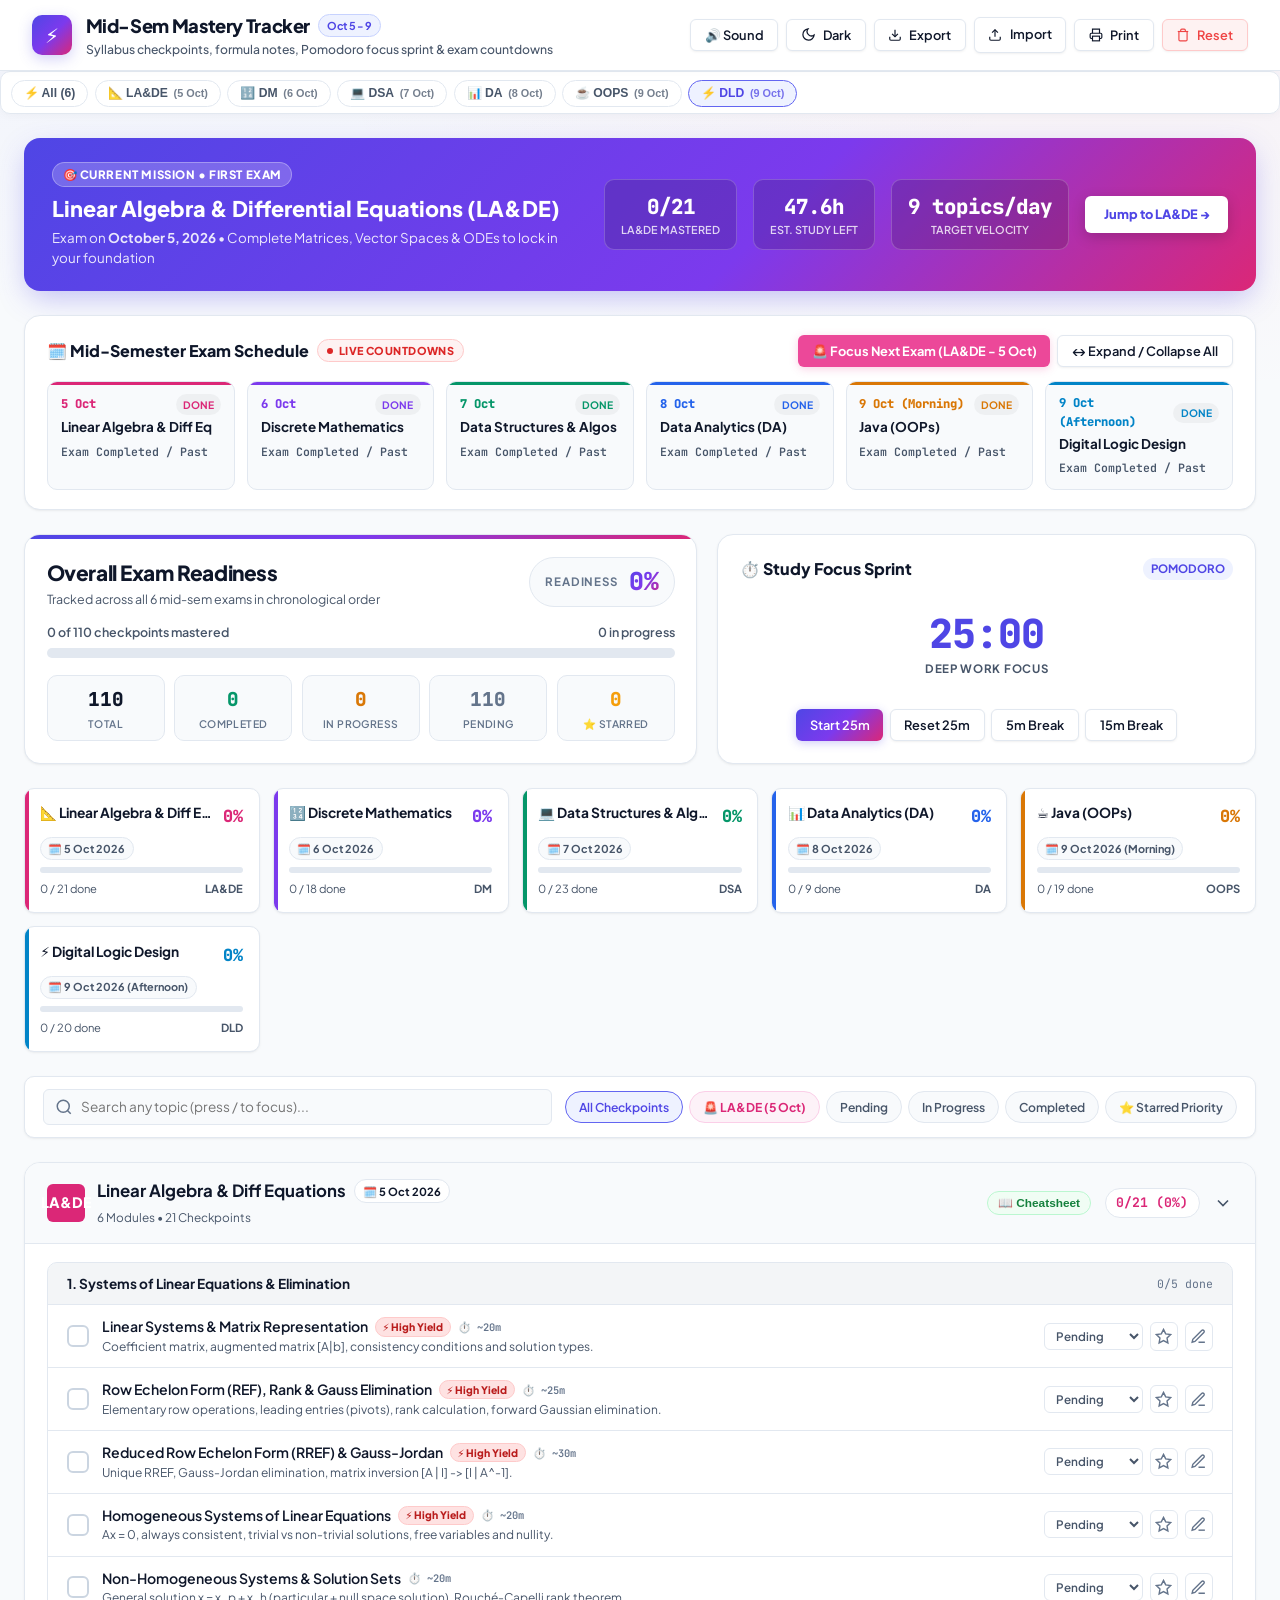
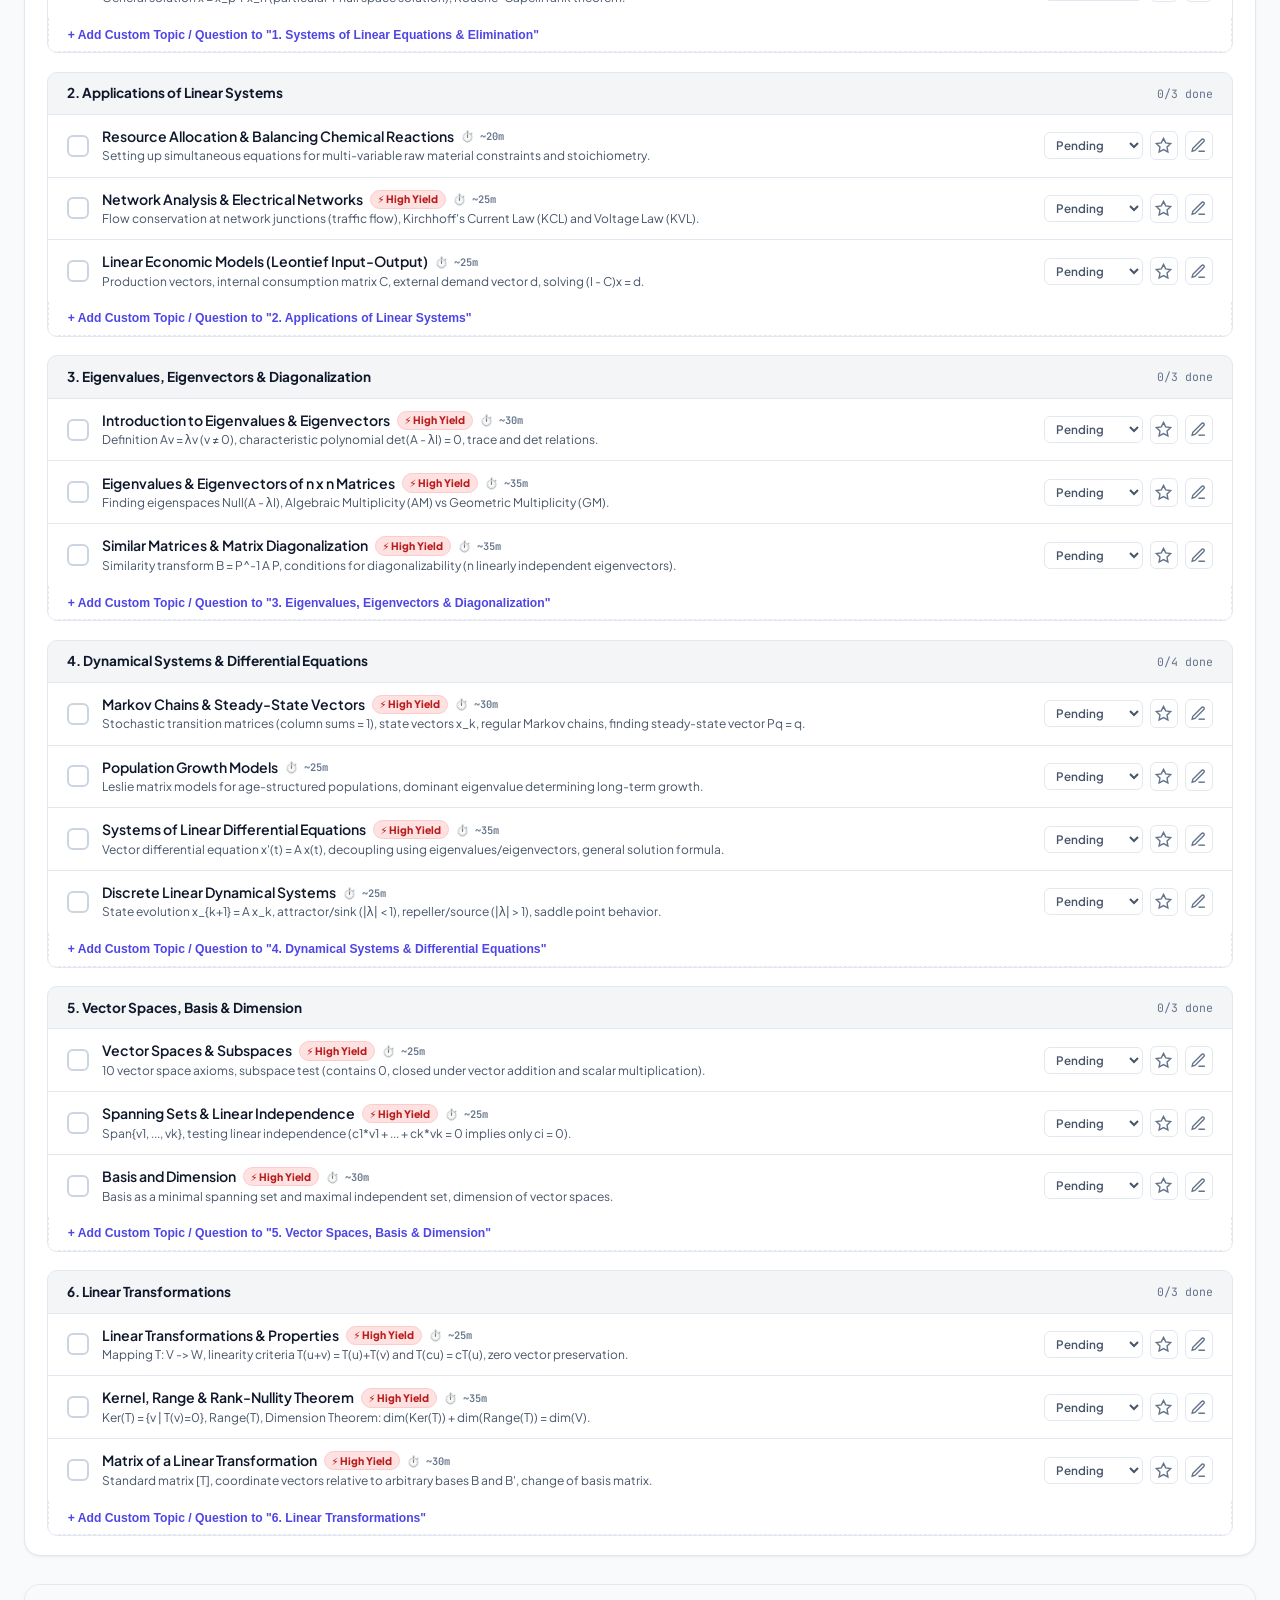
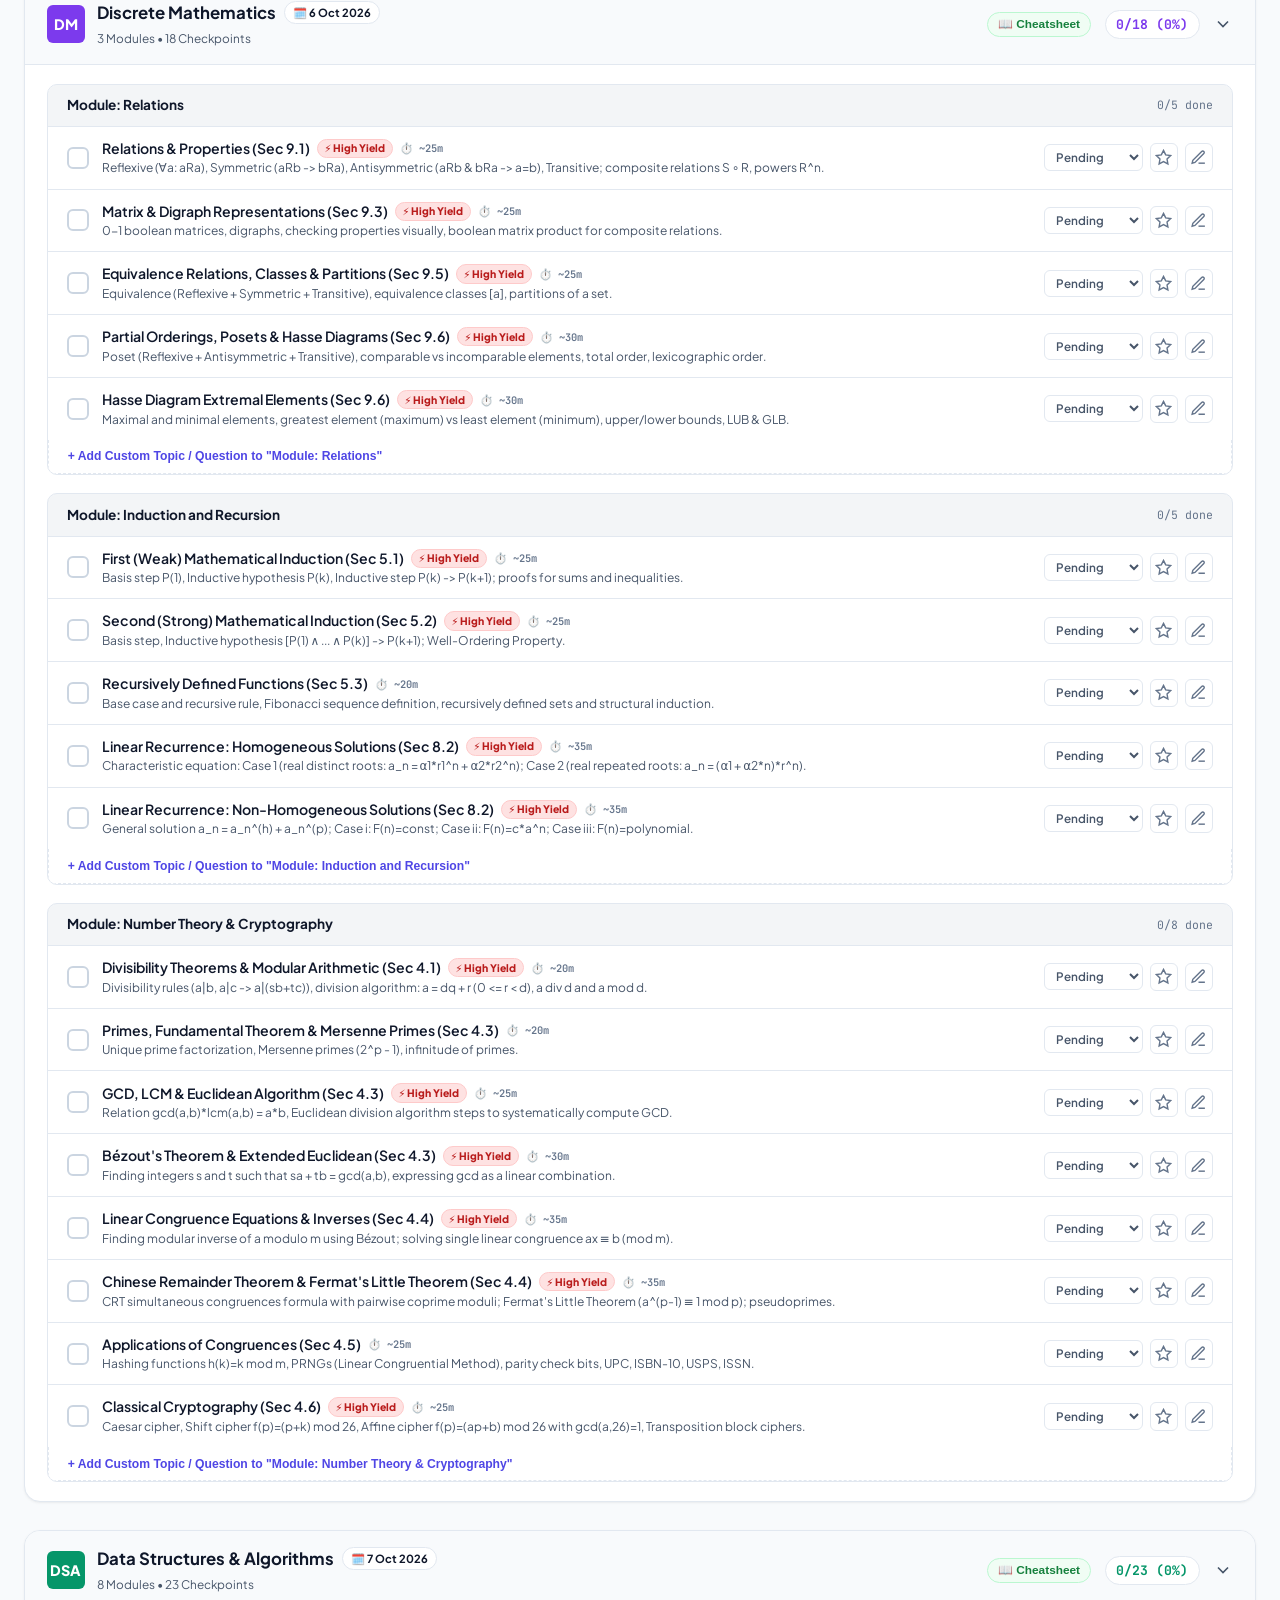
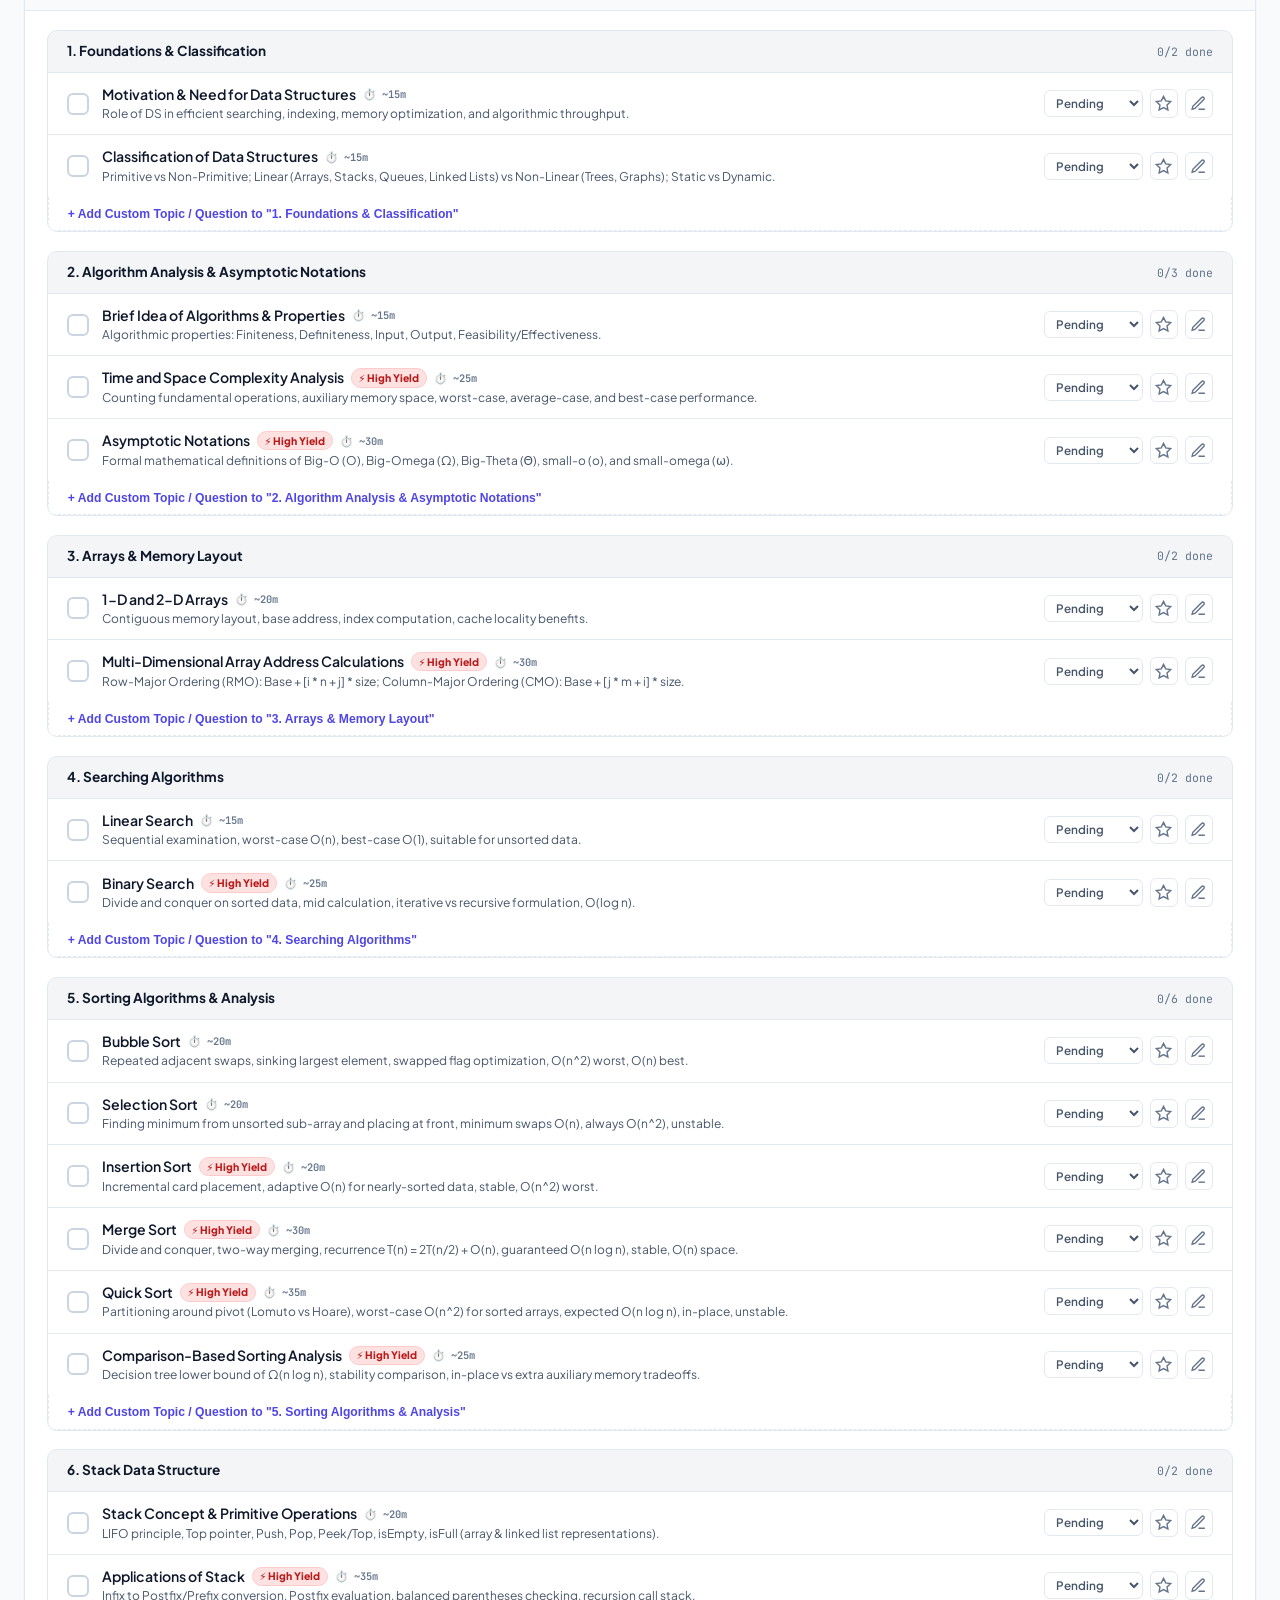
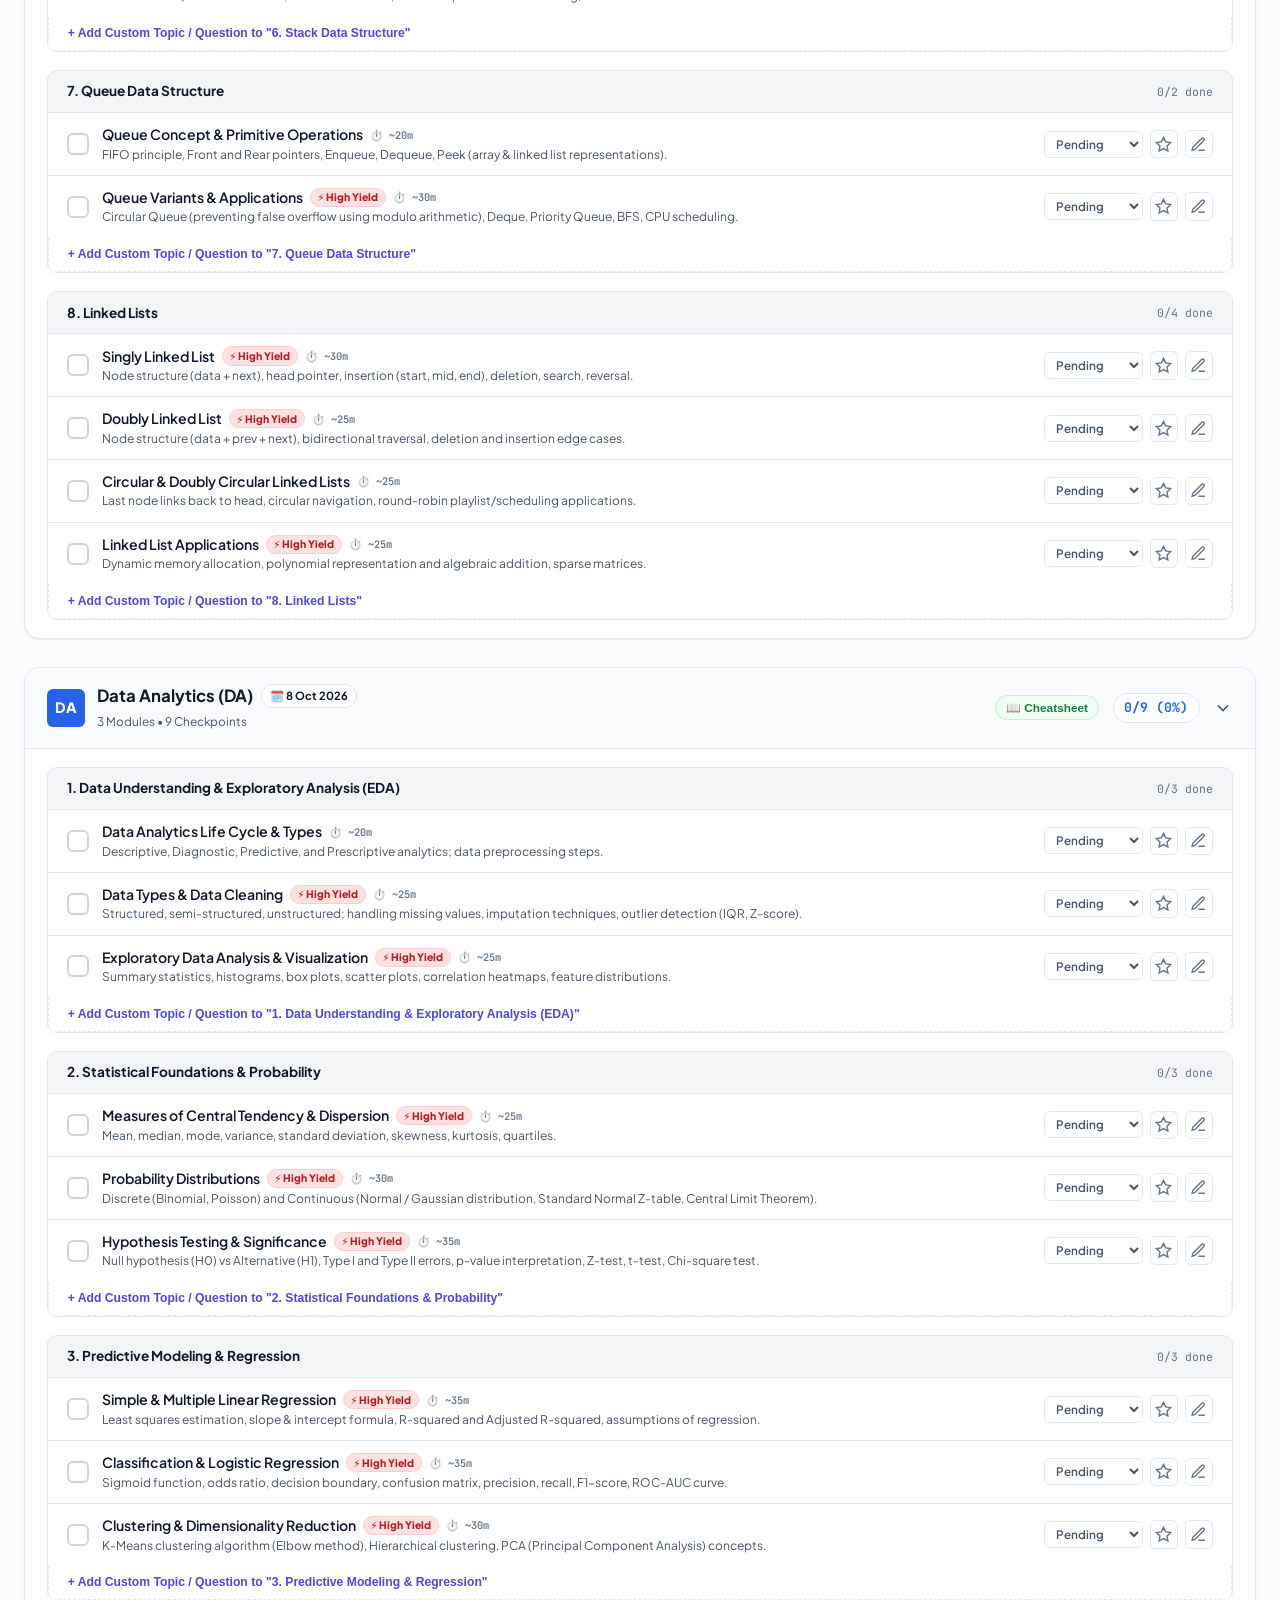
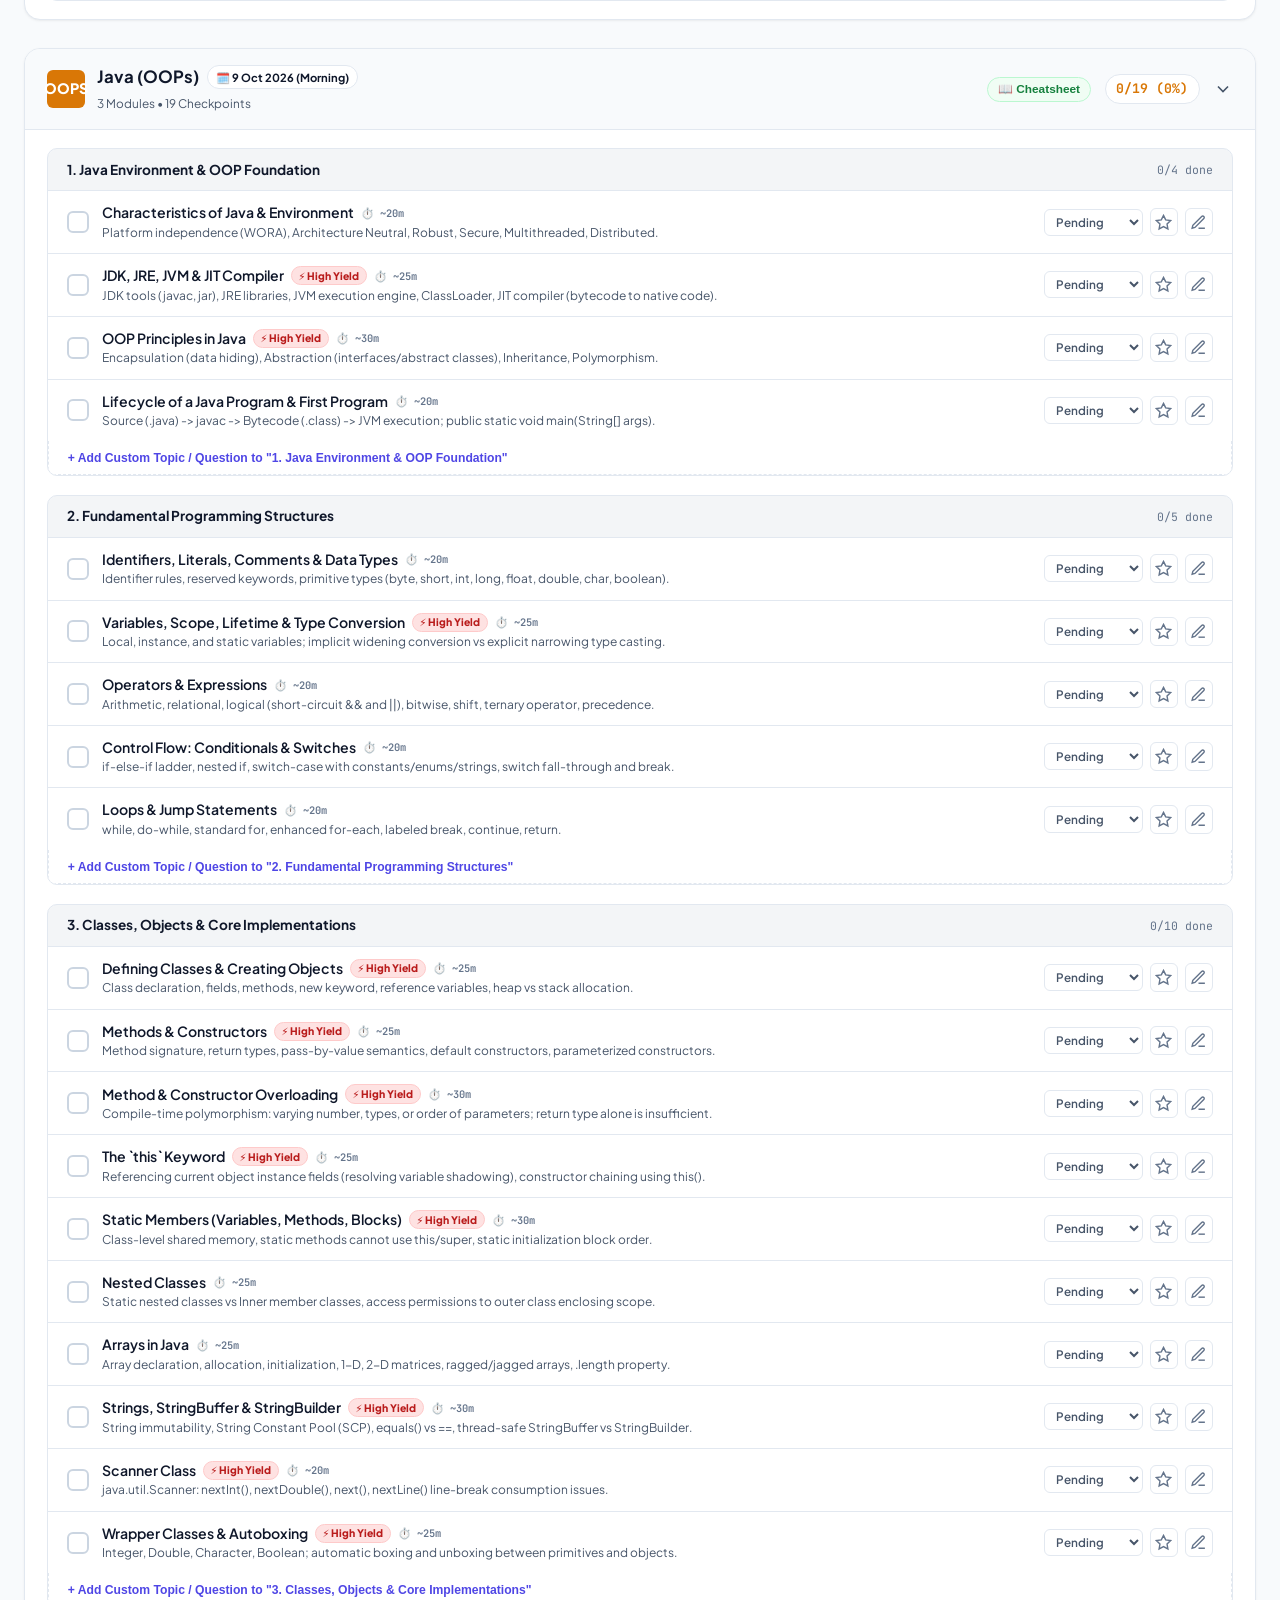
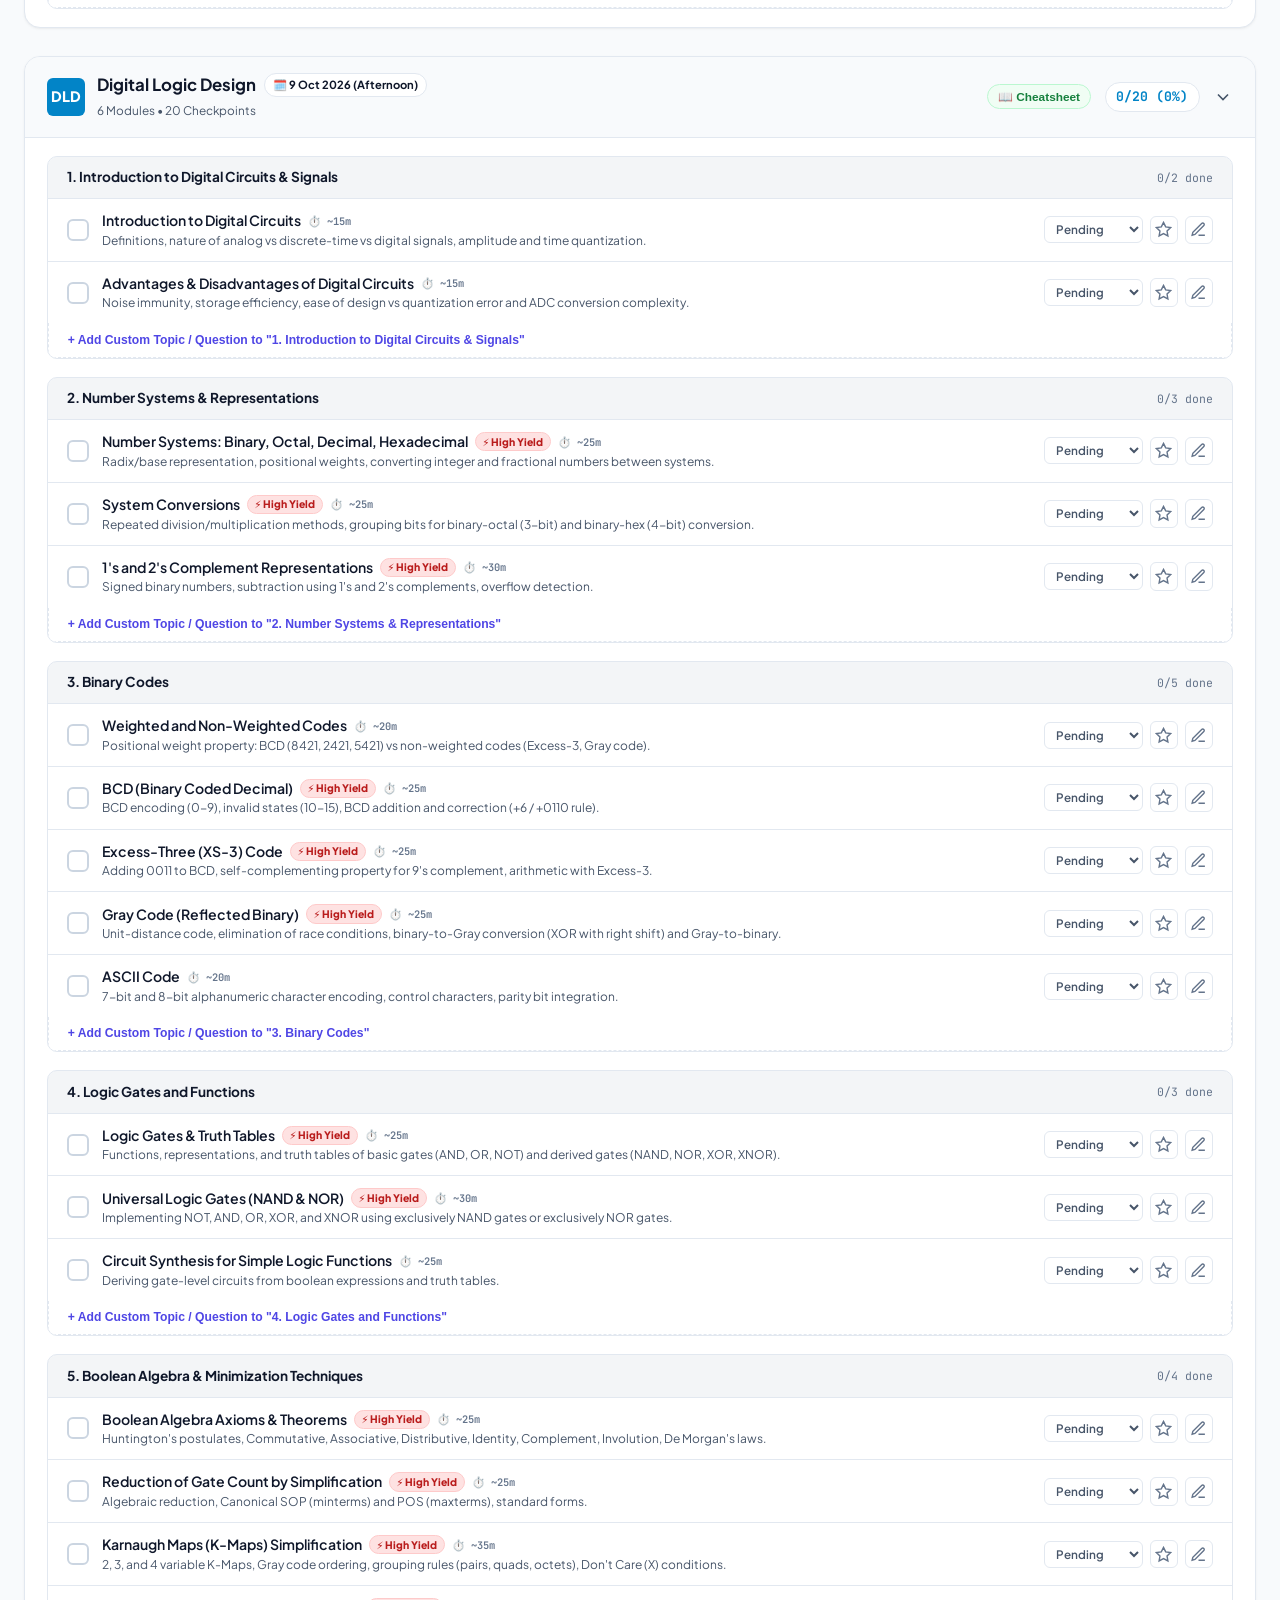
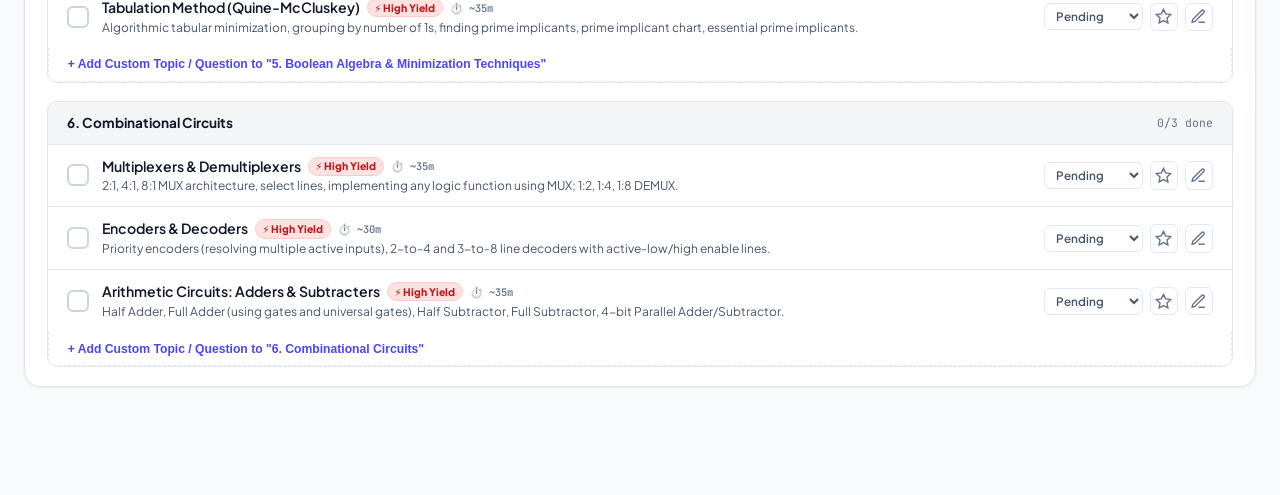
==== commit c0eb344b: "commit" ====
--- a/tracker.html
+++ b/tracker.html
@@ -11,8 +11,8 @@
     <!-- Main Stylesheet -->
     <style>
 /* ==========================================================================
-   MID-SEM EXAM PREP TRACKER - ULTRA POLISHED UI/UX DESIGN SYSTEM
-   Clean White Aesthetic with Modern Micro-interactions & Accessible Contrast
+   MID-SEM EXAM PREP TRACKER - MASTER-TIER UI/UX DESIGN SYSTEM
+   Modern Notion/Linear Clean Aesthetic, High-Yield Tags, Sticky Nav & Cheatsheets
    ========================================================================== */
 
 :root {
@@ -157,7 +157,7 @@
     z-index: 100;
     backdrop-filter: blur(20px);
     -webkit-backdrop-filter: blur(20px);
-    background: rgba(255, 255, 255, 0.92);
+    background: rgba(255, 255, 255, 0.94);
     border-bottom: 1px solid var(--border-subtle);
     padding: 0.75rem 2rem;
     display: flex;
@@ -169,7 +169,7 @@
 }
 
 [data-theme="dark"] header {
-    background: rgba(9, 13, 22, 0.92);
+    background: rgba(9, 13, 22, 0.94);
     box-shadow: 0 1px 15px rgba(0, 0, 0, 0.3);
 }
 
@@ -228,7 +228,7 @@
     flex-wrap: wrap;
 }
 
-/* Reusable Button System */
+/* Button System */
 .btn {
     display: inline-flex;
     align-items: center;
@@ -287,6 +287,23 @@
     color: #ffffff;
 }
 
+.btn-cheatsheet {
+    background: #f0fdf4;
+    color: #15803d;
+    border-color: #bbf7d0;
+}
+
+.btn-cheatsheet:hover {
+    background: #dcfce7;
+    border-color: #86efac;
+}
+
+[data-theme="dark"] .btn-cheatsheet {
+    background: rgba(22, 101, 52, 0.2);
+    color: #4ade80;
+    border-color: rgba(74, 222, 128, 0.3);
+}
+
 .btn-danger {
     color: #ef4444;
     border-color: #fecaca;
@@ -303,13 +320,71 @@
 }
 
 /* ==========================================================================
-   APP CONTAINER
+   APP CONTAINER & STICKY SUBJECT JUMP NAV
    ========================================================================== */
 
 .app-container {
     max-width: 1400px;
-    margin: 1.5rem auto;
+    margin: 1.25rem auto;
     padding: 0 1.5rem;
+}
+
+.sticky-sub-nav {
+    position: sticky;
+    top: 61px;
+    z-index: 90;
+    background: rgba(255, 255, 255, 0.95);
+    backdrop-filter: blur(16px);
+    border: 1px solid var(--border-subtle);
+    border-radius: var(--radius-md);
+    padding: 0.45rem 0.6rem;
+    margin-bottom: 1.5rem;
+    display: flex;
+    align-items: center;
+    gap: 0.4rem;
+    overflow-x: auto;
+    box-shadow: 0 2px 10px rgba(15, 23, 42, 0.03);
+}
+
+[data-theme="dark"] .sticky-sub-nav {
+    background: rgba(9, 13, 22, 0.95);
+    box-shadow: 0 2px 15px rgba(0, 0, 0, 0.3);
+}
+
+.sticky-sub-nav::-webkit-scrollbar {
+    height: 4px;
+}
+.sticky-sub-nav::-webkit-scrollbar-thumb {
+    background: var(--border-hover);
+    border-radius: var(--radius-full);
+}
+
+.nav-pill-btn {
+    display: inline-flex;
+    align-items: center;
+    gap: 0.35rem;
+    padding: 0.35rem 0.75rem;
+    border-radius: var(--radius-full);
+    font-size: 0.76rem;
+    font-weight: 700;
+    border: 1px solid var(--border-subtle);
+    background: var(--bg-surface);
+    color: var(--text-secondary);
+    cursor: pointer;
+    white-space: nowrap;
+    transition: all var(--transition-fast);
+}
+
+.nav-pill-btn:hover {
+    color: var(--text-main);
+    border-color: var(--border-hover);
+    transform: translateY(-1px);
+}
+
+.nav-pill-btn.active-pill {
+    background: #eef2ff;
+    border-color: #6366f1;
+    color: #4f46e5;
 }
 
 /* ==========================================================================
@@ -320,8 +395,8 @@
     background: var(--bg-surface);
     border: 1px solid var(--border-subtle);
     border-radius: var(--radius-lg);
-    padding: 1.25rem 1.4rem;
-    margin-bottom: 1.75rem;
+    padding: 1.2rem 1.4rem;
+    margin-bottom: 1.5rem;
     box-shadow: var(--card-shadow);
 }
 
@@ -329,7 +404,7 @@
     display: flex;
     justify-content: space-between;
     align-items: center;
-    margin-bottom: 0.9rem;
+    margin-bottom: 0.85rem;
     gap: 1rem;
     flex-wrap: wrap;
 }
@@ -386,7 +461,7 @@
     background: var(--bg-subtle);
     border: 1px solid var(--border-subtle);
     border-radius: var(--radius-md);
-    padding: 0.85rem;
+    padding: 0.8rem;
     cursor: pointer;
     transition: all var(--transition-fast);
     position: relative;
@@ -443,10 +518,10 @@
 }
 
 .timeline-subject-name {
-    font-size: 0.85rem;
+    font-size: 0.84rem;
     font-weight: 700;
     line-height: 1.25;
-    margin-bottom: 0.45rem;
+    margin-bottom: 0.4rem;
     color: var(--text-main);
     white-space: nowrap;
     overflow: hidden;
@@ -461,6 +536,103 @@
 }
 
 /* ==========================================================================
+   BATTLE STATION HERO CARD & STUDY PACER
+   ========================================================================== */
+
+.battle-station-banner {
+    background: linear-gradient(135deg, #4f46e5 0%, #7c3aed 60%, #db2777 100%);
+    border-radius: var(--radius-lg);
+    padding: 1.4rem 1.75rem;
+    color: #ffffff;
+    margin-bottom: 1.5rem;
+    display: flex;
+    justify-content: space-between;
+    align-items: center;
+    gap: 1.5rem;
+    flex-wrap: wrap;
+    box-shadow: 0 10px 30px -5px rgba(79, 70, 229, 0.35);
+}
+
+.battle-left {
+    flex: 1;
+    min-width: 280px;
+}
+
+.battle-tag {
+    display: inline-flex;
+    align-items: center;
+    gap: 0.4rem;
+    background: rgba(255, 255, 255, 0.2);
+    border: 1px solid rgba(255, 255, 255, 0.3);
+    padding: 0.2rem 0.6rem;
+    border-radius: var(--radius-full);
+    font-size: 0.72rem;
+    font-weight: 800;
+    letter-spacing: 0.05em;
+    margin-bottom: 0.5rem;
+    text-transform: uppercase;
+}
+
+.battle-title {
+    font-size: 1.35rem;
+    font-weight: 800;
+    line-height: 1.25;
+    margin-bottom: 0.35rem;
+}
+
+.battle-subtitle {
+    font-size: 0.84rem;
+    color: rgba(255, 255, 255, 0.88);
+}
+
+.battle-right {
+    display: flex;
+    align-items: center;
+    gap: 1rem;
+    flex-wrap: wrap;
+}
+
+.battle-stat-box {
+    background: rgba(0, 0, 0, 0.15);
+    border: 1px solid rgba(255, 255, 255, 0.2);
+    border-radius: var(--radius-md);
+    padding: 0.65rem 1rem;
+    text-align: center;
+}
+
+.battle-stat-box .val {
+    font-size: 1.3rem;
+    font-weight: 800;
+    font-family: 'JetBrains Mono', monospace;
+}
+
+.battle-stat-box .lbl {
+    font-size: 0.68rem;
+    text-transform: uppercase;
+    font-weight: 600;
+    color: rgba(255, 255, 255, 0.8);
+}
+
+.btn-battle-action {
+    background: #ffffff;
+    color: #4f46e5;
+    font-weight: 800;
+    font-size: 0.84rem;
+    padding: 0.65rem 1.25rem;
+    border-radius: var(--radius-sm);
+    border: none;
+    cursor: pointer;
+    box-shadow: 0 4px 12px rgba(0, 0, 0, 0.15);
+    transition: all var(--transition-fast);
+}
+
+.btn-battle-action:hover {
+    background: #f8fafc;
+    transform: translateY(-2px);
+    box-shadow: 0 6px 18px rgba(0, 0, 0, 0.2);
+}
+
+/* ==========================================================================
    DASHBOARD HERO: OVERALL STATS + POMODORO SPRINT TIMER
    ========================================================================== */
 
@@ -468,7 +640,7 @@
     display: grid;
     grid-template-columns: 1.25fr 1fr;
     gap: 1.25rem;
-    margin-bottom: 1.75rem;
+    margin-bottom: 1.5rem;
 }
 
 @media (max-width: 992px) {
@@ -481,7 +653,7 @@
     background: var(--bg-surface);
     border: 1px solid var(--border-subtle);
     border-radius: var(--radius-lg);
-    padding: 1.4rem;
+    padding: 1.35rem;
     box-shadow: var(--card-shadow);
     display: flex;
     flex-direction: column;
@@ -504,20 +676,20 @@
     display: flex;
     justify-content: space-between;
     align-items: flex-start;
-    margin-bottom: 1rem;
+    margin-bottom: 0.85rem;
     gap: 0.75rem;
     flex-wrap: wrap;
 }
 
 .readiness-title h2 {
-    font-size: 1.35rem;
+    font-size: 1.3rem;
     font-weight: 800;
     letter-spacing: -0.02em;
     color: var(--text-main);
 }
 
 .readiness-title p {
-    font-size: 0.8rem;
+    font-size: 0.78rem;
     color: var(--text-secondary);
     margin-top: 0.15rem;
 }
@@ -528,12 +700,12 @@
     gap: 0.65rem;
     background: var(--bg-subtle);
     border: 1px solid var(--border-subtle);
-    padding: 0.35rem 1rem;
+    padding: 0.35rem 0.95rem;
     border-radius: var(--radius-full);
 }
 
 .percentage-gauge .gauge-value {
-    font-size: 1.6rem;
+    font-size: 1.55rem;
     font-weight: 800;
     font-family: 'JetBrains Mono', monospace;
     background: var(--brand-gradient);
@@ -542,7 +714,7 @@
 }
 
 .master-progress-wrap {
-    margin-bottom: 1.15rem;
+    margin-bottom: 1.1rem;
 }
 
 .progress-info-row {
@@ -575,15 +747,15 @@
 
 .stat-tiles-row {
     display: grid;
-    grid-template-columns: repeat(auto-fit, minmax(95px, 1fr));
-    gap: 0.65rem;
+    grid-template-columns: repeat(auto-fit, minmax(90px, 1fr));
+    gap: 0.6rem;
 }
 
 .stat-tile {
     background: var(--bg-subtle);
     border: 1px solid var(--border-subtle);
     border-radius: var(--radius-md);
-    padding: 0.6rem 0.65rem;
+    padding: 0.55rem 0.65rem;
     text-align: center;
     transition: all var(--transition-fast);
 }
@@ -595,7 +767,7 @@
 }
 
 .stat-tile .num {
-    font-size: 1.25rem;
+    font-size: 1.2rem;
     font-weight: 800;
     font-family: 'JetBrains Mono', monospace;
     margin-bottom: 0.1rem;
@@ -603,7 +775,7 @@
 }
 
 .stat-tile .lbl {
-    font-size: 0.66rem;
+    font-size: 0.65rem;
     font-weight: 600;
     color: var(--text-muted);
     text-transform: uppercase;
@@ -618,7 +790,7 @@
     background: var(--bg-surface);
     border: 1px solid var(--border-subtle);
     border-radius: var(--radius-lg);
-    padding: 1.4rem;
+    padding: 1.35rem;
     box-shadow: var(--card-shadow);
     display: flex;
     flex-direction: column;
@@ -641,11 +813,11 @@
 
 .timer-display {
     text-align: center;
-    margin: 0.75rem 0;
+    margin: 0.6rem 0;
 }
 
 .timer-digits {
-    font-size: 2.6rem;
+    font-size: 2.5rem;
     font-weight: 800;
     font-family: 'JetBrains Mono', monospace;
     color: #4f46e5;
@@ -659,12 +831,12 @@
     font-weight: 700;
     text-transform: uppercase;
     letter-spacing: 0.06em;
-    margin-top: 0.25rem;
+    margin-top: 0.2rem;
 }
 
 .timer-controls {
     display: flex;
-    gap: 0.45rem;
+    gap: 0.4rem;
     justify-content: center;
     flex-wrap: wrap;
 }
@@ -675,16 +847,16 @@
 
 .subject-cards-grid {
     display: grid;
-    grid-template-columns: repeat(auto-fit, minmax(205px, 1fr));
+    grid-template-columns: repeat(auto-fit, minmax(200px, 1fr));
     gap: 0.85rem;
-    margin-bottom: 1.75rem;
+    margin-bottom: 1.5rem;
 }
 
 .subject-mini-card {
     background: var(--bg-surface);
     border: 1px solid var(--border-subtle);
     border-radius: var(--radius-md);
-    padding: 1rem;
+    padding: 0.95rem;
     box-shadow: var(--card-shadow);
     cursor: pointer;
     transition: all var(--transition-normal);
@@ -712,11 +884,11 @@
     display: flex;
     justify-content: space-between;
     align-items: flex-start;
-    margin-bottom: 0.4rem;
+    margin-bottom: 0.35rem;
 }
 
 .sub-card-title {
-    font-size: 0.88rem;
+    font-size: 0.86rem;
     font-weight: 700;
     line-height: 1.3;
     color: var(--text-main);
@@ -727,20 +899,20 @@
 }
 
 .sub-card-pct {
-    font-size: 1.1rem;
+    font-size: 1.05rem;
     font-weight: 800;
     font-family: 'JetBrains Mono', monospace;
 }
 
 .sub-exam-date-pill {
-    font-size: 0.7rem;
+    font-size: 0.68rem;
     font-weight: 700;
-    padding: 0.15rem 0.5rem;
+    padding: 0.15rem 0.45rem;
     border-radius: var(--radius-full);
     background: var(--bg-subtle);
     border: 1px solid var(--border-subtle);
     display: inline-block;
-    margin-bottom: 0.5rem;
+    margin-bottom: 0.45rem;
     color: var(--text-secondary);
 }
 
@@ -749,7 +921,7 @@
     background: #e2e8f0;
     border-radius: var(--radius-full);
     overflow: hidden;
-    margin-bottom: 0.45rem;
+    margin-bottom: 0.4rem;
 }
 
 [data-theme="dark"] .sub-card-track {
@@ -766,7 +938,7 @@
 .sub-card-meta {
     display: flex;
     justify-content: space-between;
-    font-size: 0.72rem;
+    font-size: 0.7rem;
     color: var(--text-secondary);
 }
 
@@ -783,7 +955,7 @@
     align-items: center;
     justify-content: space-between;
     gap: 0.85rem;
-    margin-bottom: 1.75rem;
+    margin-bottom: 1.5rem;
     flex-wrap: wrap;
     box-shadow: var(--card-shadow);
 }
@@ -871,7 +1043,7 @@
    ========================================================================== */
 
 .subject-section {
-    margin-bottom: 2rem;
+    margin-bottom: 1.75rem;
     background: var(--bg-surface);
     border: 1px solid var(--border-subtle);
     border-radius: var(--radius-lg);
@@ -881,7 +1053,7 @@
 }
 
 .subject-header {
-    padding: 1rem 1.4rem;
+    padding: 0.95rem 1.35rem;
     background: var(--bg-subtle);
     border-bottom: 1px solid var(--border-subtle);
     display: flex;
@@ -918,7 +1090,7 @@
 }
 
 .subject-header-title h3 {
-    font-size: 1.1rem;
+    font-size: 1.05rem;
     font-weight: 700;
     color: var(--text-main);
     display: flex;
@@ -938,24 +1110,50 @@
 }
 
 .sub-meta-info {
-    font-size: 0.75rem;
+    font-size: 0.74rem;
     color: var(--text-secondary);
 }
 
 .subject-header-meta {
     display: flex;
     align-items: center;
-    gap: 1rem;
+    gap: 0.85rem;
 }
 
 .subject-score-badge {
     font-family: 'JetBrains Mono', monospace;
     font-weight: 700;
-    font-size: 0.84rem;
-    padding: 0.28rem 0.7rem;
+    font-size: 0.82rem;
+    padding: 0.25rem 0.65rem;
     border-radius: var(--radius-full);
     background: var(--bg-surface);
     border: 1px solid var(--border-subtle);
+}
+
+.btn-open-cheatsheet {
+    font-size: 0.74rem;
+    font-weight: 700;
+    padding: 0.28rem 0.65rem;
+    border-radius: var(--radius-full);
+    border: 1px solid #bbf7d0;
+    background: #f0fdf4;
+    color: #15803d;
+    cursor: pointer;
+    display: inline-flex;
+    align-items: center;
+    gap: 0.3rem;
+    transition: all var(--transition-fast);
+}
+
+.btn-open-cheatsheet:hover {
+    background: #dcfce7;
+    transform: translateY(-1px);
+}
+
+[data-theme="dark"] .btn-open-cheatsheet {
+    background: rgba(22, 101, 52, 0.2);
+    color: #4ade80;
+    border-color: rgba(74, 222, 128, 0.3);
 }
 
 .chevron-icon {
@@ -1103,7 +1301,37 @@
     font-weight: 600;
     line-height: 1.35;
     color: var(--text-main);
+    display: flex;
+    align-items: center;
+    gap: 0.45rem;
+    flex-wrap: wrap;
     transition: all var(--transition-fast);
+}
+
+.badge-high-yield {
+    font-size: 0.65rem;
+    font-weight: 800;
+    background: #fee2e2;
+    color: #b91c1c;
+    border: 1px solid #fecaca;
+    padding: 0.1rem 0.4rem;
+    border-radius: var(--radius-full);
+    display: inline-flex;
+    align-items: center;
+    gap: 0.2rem;
+}
+
+[data-theme="dark"] .badge-high-yield {
+    background: rgba(185, 28, 28, 0.2);
+    color: #fca5a5;
+    border-color: rgba(252, 165, 165, 0.3);
+}
+
+.badge-minutes {
+    font-size: 0.65rem;
+    font-weight: 600;
+    color: var(--text-muted);
+    font-family: 'JetBrains Mono', monospace;
 }
 
 .topic-row.status-done .topic-heading {
@@ -1212,7 +1440,74 @@
 }
 
 /* ==========================================================================
-   MODAL & TOAST
+   FORMULA CHEATSHEET MODAL
+   ========================================================================== */
+
+.cheatsheet-dialog {
+    max-width: 780px !important;
+    max-height: 85vh;
+    overflow-y: auto;
+}
+
+.cheatsheet-grid {
+    display: flex;
+    flex-direction: column;
+    gap: 0.85rem;
+    margin-top: 1rem;
+}
+
+.formula-card {
+    background: var(--bg-subtle);
+    border: 1px solid var(--border-subtle);
+    border-radius: var(--radius-md);
+    padding: 1rem;
+    transition: all var(--transition-fast);
+}
+
+.formula-card:hover {
+    background: var(--bg-surface);
+    border-color: var(--border-hover);
+}
+
+.formula-card-top {
+    display: flex;
+    justify-content: space-between;
+    align-items: center;
+    margin-bottom: 0.45rem;
+}
+
+.formula-card-title {
+    font-size: 0.9rem;
+    font-weight: 700;
+    color: var(--text-main);
+}
+
+.formula-code-block {
+    background: var(--bg-surface);
+    border: 1px solid var(--border-subtle);
+    border-radius: var(--radius-sm);
+    padding: 0.6rem 0.85rem;
+    font-family: 'JetBrains Mono', monospace;
+    font-size: 0.84rem;
+    color: #4f46e5;
+    font-weight: 600;
+    margin-bottom: 0.45rem;
+    overflow-x: auto;
+}
+
+[data-theme="dark"] .formula-code-block {
+    color: #a5b4fc;
+    background: #0b101b;
+}
+
+.formula-card-desc {
+    font-size: 0.77rem;
+    color: var(--text-secondary);
+    line-height: 1.4;
+}
+
+/* ==========================================================================
+   NOTES MODAL & TOAST
    ========================================================================== */
 
 .modal-backdrop {
@@ -1349,16 +1644,9 @@
     display: none;
 }
 
-/* Sound Mute Button Style */
-.btn-sound {
-    font-size: 0.8rem;
-}
-
-/* ==========================================================================
-   PRINT STYLES
-   ========================================================================== */
+/* Print Styles */
 @media print {
-    header, .header-toolbar, .filter-controls-bar, .timer-card, .timeline-cards-row, .icon-action-btn, .status-picker, .add-custom-topic-btn, .toast-notice {
+    header, .sticky-sub-nav, .header-toolbar, .filter-controls-bar, .timer-card, .timeline-cards-row, .icon-action-btn, .status-picker, .add-custom-topic-btn, .toast-notice {
         display: none !important;
     }
     body {
@@ -1377,6 +1665,9 @@
 </style>
 </head>
 <body>
+
+    <!-- Canvas for Confetti Milestone Celebrations -->
+    <canvas id="confettiCanvas" style="position:fixed;top:0;left:0;width:100%;height:100%;pointer-events:none;z-index:9999;"></canvas>
 
     <!-- Header Navigation -->
     <header>
@@ -1421,7 +1712,38 @@
         </div>
     </header>
 
+    <!-- Sticky Subject Quick-Jump Bar -->
+    <nav class="sticky-sub-nav" id="stickySubNav">
+        <!-- Rendered dynamically -->
+    </nav>
+
     <main class="app-container">
+
+        <!-- 🎯 NEXT EXAM BATTLE STATION BANNER -->
+        <section class="battle-station-banner">
+            <div class="battle-left">
+                <div class="battle-tag">🎯 CURRENT MISSION &bull; FIRST EXAM</div>
+                <div class="battle-title">Linear Algebra &amp; Differential Equations (LA&amp;DE)</div>
+                <div class="battle-subtitle">Exam on <strong>October 5, 2026</strong> &bull; Complete Matrices, Vector Spaces &amp; ODEs to lock in your foundation</div>
+            </div>
+            <div class="battle-right">
+                <div class="battle-stat-box">
+                    <div class="val" id="battleLadeDone">0/15</div>
+                    <div class="lbl">LA&amp;DE Mastered</div>
+                </div>
+                <div class="battle-stat-box">
+                    <div class="val" id="battleHoursLeft">0h</div>
+                    <div class="lbl">Est. Study Left</div>
+                </div>
+                <div class="battle-stat-box">
+                    <div class="val" id="battleDailyTarget">5 topics/day</div>
+                    <div class="lbl">Target Velocity</div>
+                </div>
+                <button class="btn btn-urgent" onclick="scrollToSubjectSection('lade')" style="background:#ffffff; color:#4f46e5; font-weight:800; border:none; padding:0.65rem 1.15rem; box-shadow:0 4px 14px rgba(0,0,0,0.18); cursor:pointer;">
+                    Jump to LA&amp;DE &rarr;
+                </button>
+            </div>
+        </section>
 
         <!-- 🗓️ CHRONOLOGICAL EXAM SCHEDULE TIMELINE -->
         <section class="exam-schedule-banner">
@@ -1432,7 +1754,7 @@
                 </h3>
                 <div style="display: flex; gap: 0.45rem; flex-wrap: wrap;">
                     <button class="btn btn-urgent" onclick="handleFilterClick('next_exam', null)">
-                        🚨 Focus Next Exam (LA&DE - 5 Oct)
+                        🚨 Focus Next Exam (LA&amp;DE - 5 Oct)
                     </button>
                     <button class="btn" onclick="toggleExpandAllSubjects()">
                         ↔️ Expand / Collapse All
@@ -1529,7 +1851,7 @@
 
             <div class="chips-wrap">
                 <div class="filter-chip active" onclick="handleFilterClick('all', this)">All Checkpoints</div>
-                <div class="filter-chip urgent-chip" onclick="handleFilterClick('next_exam', this)">🚨 LA&DE (5 Oct)</div>
+                <div class="filter-chip urgent-chip" onclick="handleFilterClick('next_exam', this)">🚨 LA&amp;DE (5 Oct)</div>
                 <div class="filter-chip" onclick="handleFilterClick('pending', this)">Pending</div>
                 <div class="filter-chip" onclick="handleFilterClick('in_progress', this)">In Progress</div>
                 <div class="filter-chip" onclick="handleFilterClick('done', this)">Completed</div>
@@ -1568,6 +1890,25 @@
         </div>
     </div>
 
+    <!-- Formula Cheatsheets Modal Drawer -->
+    <div class="modal-backdrop" id="cheatsheetModalDialog">
+        <div class="modal-dialog cheatsheet-dialog">
+            <div class="modal-header-row">
+                <div>
+                    <h3 id="cheatsheetTitle">📖 Quick Formula Cheatsheet</h3>
+                    <p>High-yield exam definitions, theorems, formulas &amp; algorithms</p>
+                </div>
+                <button class="btn-close-modal" onclick="closeCheatsheetModal()" title="Close">&times;</button>
+            </div>
+            <div class="cheatsheet-grid" id="cheatsheetGrid">
+                <!-- Dynamically populated from FORMULA_CHEATSHEETS -->
+            </div>
+            <div class="modal-buttons-row">
+                <button class="btn btn-primary" onclick="closeCheatsheetModal()">Got it</button>
+            </div>
+        </div>
+    </div>
+
     <!-- Toast Notification -->
     <div class="toast-notice" id="toastNotice">
         <svg width="18" height="18" fill="none" stroke="#059669" stroke-width="2" viewBox="0 0 24 24"><path d="M22 11.08V12a10 10 0 1 1-5.93-9.14"/><polyline points="22 4 12 14.01 9 11.01"/></svg>
@@ -1575,17 +1916,16 @@
     </div>
 
     <!-- Scripts -->
-    
     <script>
 /**
- * Mid-Semester Preparation Syllabus Data Model
+ * Mid-Semester Preparation Syllabus & High-Yield Knowledge Model
  * Sorted by Exact Exam Schedule:
  * 1. LA&DE (Linear Algebra & Diff Equations) - Oct 5
  * 2. Discrete Mathematics - Oct 6
  * 3. DSA (Data Structures & Algorithms) - Oct 7
  * 4. DA (Data Analytics) - Oct 8
- * 5. Java (OOPs) - Oct 9
- * 6. Digital Logic Design (DLD) - Oct 9
+ * 5. Java (OOPs) - Oct 9 (Morning)
+ * 6. Digital Logic Design (DLD) - Oct 9 (Afternoon)
  */
 
 const EXAM_SCHEDULE = [
@@ -1593,9 +1933,49 @@
     { id: "discrete", name: "Discrete Mathematics", code: "DM", date: "2026-10-06", dateDisplay: "6 Oct", time: "09:00", color: "#7c3aed" },
     { id: "dsa", name: "Data Structures & Algos", code: "DSA", date: "2026-10-07", dateDisplay: "7 Oct", time: "09:00", color: "#059669" },
     { id: "da", name: "Data Analytics (DA)", code: "DA", date: "2026-10-08", dateDisplay: "8 Oct", time: "09:00", color: "#2563eb" },
-    { id: "java", name: "Java (OOPs)", code: "OOPS", date: "2026-10-09", dateDisplay: "9 Oct", time: "09:00", color: "#d97706" },
-    { id: "dld", name: "Digital Logic Design", code: "DLD", date: "2026-10-09", dateDisplay: "9 Oct", time: "14:00", color: "#0284c7" }
+    { id: "java", name: "Java (OOPs)", code: "OOPS", date: "2026-10-09", dateDisplay: "9 Oct (Morning)", time: "09:00", color: "#d97706" },
+    { id: "dld", name: "Digital Logic Design", code: "DLD", date: "2026-10-09", dateDisplay: "9 Oct (Afternoon)", time: "14:00", color: "#0284c7" }
 ];
+
+const FORMULA_CHEATSHEETS = {
+    lade: [
+        { title: "Characteristic Polynomial & Eigenvalues", formula: "det(A - λI) = 0", desc: "Eigenvectors satisfy (A - λI)v = 0. Trace(A) = sum of eigenvalues, Det(A) = product of eigenvalues." },
+        { title: "Matrix Diagonalization", formula: "P^(-1) * A * P = D", desc: "Matrix A is diagonalizable iff A has n linearly independent eigenvectors. Columns of P are eigenvectors; D is diagonal." },
+        { title: "Rank-Nullity Theorem", formula: "dim(Ker T) + dim(Range T) = dim(V)", desc: "Nullity(A) + Rank(A) = Number of columns in A." },
+        { title: "Markov Steady-State Vector", formula: "P * q = q  with  sum(q_i) = 1", desc: "Find eigenvector corresponding to λ = 1 and normalize so elements sum to 1." },
+        { title: "System of Linear Differential Equations", formula: "x'(t) = A * x(t)", desc: "General solution: x(t) = c1*e^(λ1*t)*v1 + c2*e^(λ2*t)*v2 + ... + cn*e^(λn*t)*vn." }
+    ],
+    discrete: [
+        { title: "Bézout's Identity & Extended Euclidean", formula: "s*a + t*b = gcd(a, b)", desc: "Integers s and t exist and can be computed via reverse substitutions of Euclidean division algorithm." },
+        { title: "Fermat's Little Theorem", formula: "a^(p-1) ≡ 1 (mod p)  [if p is prime, gcd(a,p)=1]", desc: "Corollary: a^p ≡ a (mod p) for every integer a. Used in modular exponentiation & cryptography." },
+        { title: "Linear Recurrence (Distinct Roots)", formula: "a_n = α1 * (r1)^n + α2 * (r2)^n", desc: "For characteristic equation r^2 - c1*r - c2 = 0 with distinct roots r1 ≠ r2." },
+        { title: "Linear Recurrence (Repeated Roots)", formula: "a_n = (α1 + α2 * n) * (r)^n", desc: "When characteristic equation has repeated root r1 = r2 = r." },
+        { title: "Properties of Relations", formula: "Reflexive: (a,a)∈R | Sym: (a,b)∈R => (b,a)∈R | Trans: (a,b),(b,c)∈R => (a,c)∈R", desc: "Equivalence = Reflexive + Symmetric + Transitive. Poset = Reflexive + Antisymmetric + Transitive." }
+    ],
+    dsa: [
+        { title: "Array Address Formulas (1-Based/0-Based)", formula: "RMO: Base + [i * n + j] * w  |  CMO: Base + [j * m + i] * w", desc: "RMO stores row after row; CMO stores column after column. w is byte size of element." },
+        { title: "Sorting Comparison & Bounds", formula: "Merge Sort: O(n log n) [Stable, O(n) space] | Quick Sort: O(n log n) avg, O(n^2) worst [In-place]", desc: "Decision tree lower bound for comparison sort is Ω(n log n). Insertion sort is O(n) best for nearly-sorted data." },
+        { title: "Binary Search Recurrence", formula: "T(n) = T(n/2) + O(1) => O(log n)", desc: "Array must be sorted. Mid calculation: mid = low + (high - low) / 2 to prevent overflow." },
+        { title: "Circular Queue Modulo Math", formula: "Rear = (Rear + 1) % Capacity  |  Front = (Front + 1) % Capacity", desc: "Full check: (Rear + 1) % Capacity == Front. Overcomes false overflow in linear queues." }
+    ],
+    da: [
+        { title: "Standard Normal Z-Score", formula: "Z = (X - μ) / σ", desc: "Transforms any normal distribution into standard normal N(0, 1) for Z-table lookup." },
+        { title: "IQR Outlier Detection", formula: "IQR = Q3 - Q1  |  Outliers: X < Q1 - 1.5*IQR  or  X > Q3 + 1.5*IQR", desc: "Extreme outliers use 3.0 * IQR. Box plot whiskers extend to 1.5 * IQR." },
+        { title: "Simple Linear Regression Slope", formula: "β1 = Cov(X,Y) / Var(X) = Σ(x - x̄)(y - ȳ) / Σ(x - x̄)^2", desc: "Intercept: β0 = ȳ - β1 * x̄. Coefficient of determination R^2 = SSR / SST." },
+        { title: "Classification Metrics", formula: "Precision = TP / (TP + FP)  |  Recall = TP / (TP + FN)  |  F1 = 2*P*R / (P + R)", desc: "Accuracy = (TP + TN) / Total. Use F1-score when classes are imbalanced." }
+    ],
+    java: [
+        { title: "String Pool vs Heap Object", formula: "String s1 = \"abc\"; (Pool) vs String s2 = new String(\"abc\"); (Heap)", desc: "s1 == s2 is false (different references), but s1.equals(s2) is true (identical contents)." },
+        { title: "Overloading vs Overriding", formula: "Overloading: same class, diff params (Compile-time) | Overriding: subclass, same signature (Runtime)", desc: "Static methods cannot be overridden (method hiding). Return type change alone is invalid for overloading." },
+        { title: "Static Block & Constructor Order", formula: "Static Blocks -> Instance Init Blocks -> Constructor", desc: "Static members belong to class, loaded once when class is loaded into JVM memory." }
+    ],
+    dld: [
+        { title: "De Morgan's Laws", formula: "(A · B)' = A' + B'   and   (A + B)' = A' · B'", desc: "NAND gate is equivalent to Bubbled OR. NOR gate is equivalent to Bubbled AND." },
+        { title: "BCD Addition Correction Rule", formula: "If Sum > 9 or Carry = 1, Add 0110 (6)", desc: "Corrects 4-bit binary adder output back into valid BCD decimal digit representation." },
+        { title: "Binary to Gray Code Conversion", formula: "G_MSB = B_MSB  |  G_i = B_(i+1) ⊕ B_i", desc: "Gray to Binary: B_MSB = G_MSB | B_i = B_(i+1) ⊕ G_i. Unit distance code." },
+        { title: "2's Complement Representation", formula: "2's Comp = 1's Comp + 1 = 2^n - N", desc: "Subtraction A - B is performed as A + (2's complement of B). Discard end carry." }
+    ]
+};
 
 const SYLLABUS_DATA = [
     {
@@ -1611,52 +1991,52 @@
             {
                 name: "1. Systems of Linear Equations & Elimination",
                 topics: [
-                    { id: "la-matrix-rep", title: "Linear Systems & Matrix Representation", desc: "Coefficient matrix, augmented matrix [A|b], consistency conditions and solution types." },
-                    { id: "la-ref-gauss", title: "Row Echelon Form (REF), Rank & Gauss Elimination", desc: "Elementary row operations, leading entries (pivots), rank calculation, forward Gaussian elimination." },
-                    { id: "la-rref-gauss-jordan", title: "Reduced Row Echelon Form (RREF) & Gauss-Jordan", desc: "Unique RREF, Gauss-Jordan elimination, matrix inversion [A | I] -> [I | A^-1]." },
-                    { id: "la-homogeneous", title: "Homogeneous Systems of Linear Equations", desc: "Ax = 0, always consistent, trivial vs non-trivial solutions, free variables and nullity." },
-                    { id: "la-non-homogeneous", title: "Non-Homogeneous Systems & Solution Sets", desc: "General solution x = x_p + x_h (particular + null space solution), Rouché-Capelli rank theorem." }
+                    { id: "la-matrix-rep", title: "Linear Systems & Matrix Representation", desc: "Coefficient matrix, augmented matrix [A|b], consistency conditions and solution types.", minutes: 20, highYield: true },
+                    { id: "la-ref-gauss", title: "Row Echelon Form (REF), Rank & Gauss Elimination", desc: "Elementary row operations, leading entries (pivots), rank calculation, forward Gaussian elimination.", minutes: 25, highYield: true },
+                    { id: "la-rref-gauss-jordan", title: "Reduced Row Echelon Form (RREF) & Gauss-Jordan", desc: "Unique RREF, Gauss-Jordan elimination, matrix inversion [A | I] -> [I | A^-1].", minutes: 30, highYield: true },
+                    { id: "la-homogeneous", title: "Homogeneous Systems of Linear Equations", desc: "Ax = 0, always consistent, trivial vs non-trivial solutions, free variables and nullity.", minutes: 20, highYield: true },
+                    { id: "la-non-homogeneous", title: "Non-Homogeneous Systems & Solution Sets", desc: "General solution x = x_p + x_h (particular + null space solution), Rouché-Capelli rank theorem.", minutes: 20, highYield: false }
                 ]
             },
             {
                 name: "2. Applications of Linear Systems",
                 topics: [
-                    { id: "la-app-resources-chem", title: "Resource Allocation & Balancing Chemical Reactions", desc: "Setting up simultaneous equations for multi-variable raw material constraints and stoichiometry." },
-                    { id: "la-app-networks-circuits", title: "Network Analysis & Electrical Networks", desc: "Flow conservation at network junctions (traffic flow), Kirchhoff's Current Law (KCL) and Voltage Law (KVL)." },
-                    { id: "la-app-leontief", title: "Linear Economic Models (Leontief Input-Output)", desc: "Production vectors, internal consumption matrix C, external demand vector d, solving (I - C)x = d." }
+                    { id: "la-app-resources-chem", title: "Resource Allocation & Balancing Chemical Reactions", desc: "Setting up simultaneous equations for multi-variable raw material constraints and stoichiometry.", minutes: 20, highYield: false },
+                    { id: "la-app-networks-circuits", title: "Network Analysis & Electrical Networks", desc: "Flow conservation at network junctions (traffic flow), Kirchhoff's Current Law (KCL) and Voltage Law (KVL).", minutes: 25, highYield: true },
+                    { id: "la-app-leontief", title: "Linear Economic Models (Leontief Input-Output)", desc: "Production vectors, internal consumption matrix C, external demand vector d, solving (I - C)x = d.", minutes: 25, highYield: false }
                 ]
             },
             {
                 name: "3. Eigenvalues, Eigenvectors & Diagonalization",
                 topics: [
-                    { id: "la-eigen-intro", title: "Introduction to Eigenvalues & Eigenvectors", desc: "Definition Av = λv (v ≠ 0), characteristic polynomial det(A - λI) = 0, trace and det relations." },
-                    { id: "la-eigen-nxn", title: "Eigenvalues & Eigenvectors of n x n Matrices", desc: "Finding eigenspaces Null(A - λI), Algebraic Multiplicity (AM) vs Geometric Multiplicity (GM)." },
-                    { id: "la-similar-diagonalization", title: "Similar Matrices & Matrix Diagonalization", desc: "Similarity transform B = P^-1 A P, conditions for diagonalizability (n linearly independent eigenvectors)." }
+                    { id: "la-eigen-intro", title: "Introduction to Eigenvalues & Eigenvectors", desc: "Definition Av = λv (v ≠ 0), characteristic polynomial det(A - λI) = 0, trace and det relations.", minutes: 30, highYield: true },
+                    { id: "la-eigen-nxn", title: "Eigenvalues & Eigenvectors of n x n Matrices", desc: "Finding eigenspaces Null(A - λI), Algebraic Multiplicity (AM) vs Geometric Multiplicity (GM).", minutes: 35, highYield: true },
+                    { id: "la-similar-diagonalization", title: "Similar Matrices & Matrix Diagonalization", desc: "Similarity transform B = P^-1 A P, conditions for diagonalizability (n linearly independent eigenvectors).", minutes: 35, highYield: true }
                 ]
             },
             {
                 name: "4. Dynamical Systems & Differential Equations",
                 topics: [
-                    { id: "la-markov-chains", title: "Markov Chains & Steady-State Vectors", desc: "Stochastic transition matrices (column sums = 1), state vectors x_k, regular Markov chains, finding steady-state vector Pq = q." },
-                    { id: "la-population-growth", title: "Population Growth Models", desc: "Leslie matrix models for age-structured populations, dominant eigenvalue determining long-term growth." },
-                    { id: "la-diff-eqs-systems", title: "Systems of Linear Differential Equations", desc: "Vector differential equation x'(t) = A x(t), decoupling using eigenvalues/eigenvectors, general solution formula." },
-                    { id: "la-discrete-dyn-systems", title: "Discrete Linear Dynamical Systems", desc: "State evolution x_{k+1} = A x_k, attractor/sink (|λ| < 1), repeller/source (|λ| > 1), saddle point behavior." }
+                    { id: "la-markov-chains", title: "Markov Chains & Steady-State Vectors", desc: "Stochastic transition matrices (column sums = 1), state vectors x_k, regular Markov chains, finding steady-state vector Pq = q.", minutes: 30, highYield: true },
+                    { id: "la-population-growth", title: "Population Growth Models", desc: "Leslie matrix models for age-structured populations, dominant eigenvalue determining long-term growth.", minutes: 25, highYield: false },
+                    { id: "la-diff-eqs-systems", title: "Systems of Linear Differential Equations", desc: "Vector differential equation x'(t) = A x(t), decoupling using eigenvalues/eigenvectors, general solution formula.", minutes: 35, highYield: true },
+                    { id: "la-discrete-dyn-systems", title: "Discrete Linear Dynamical Systems", desc: "State evolution x_{k+1} = A x_k, attractor/sink (|λ| < 1), repeller/source (|λ| > 1), saddle point behavior.", minutes: 25, highYield: false }
                 ]
             },
             {
                 name: "5. Vector Spaces, Basis & Dimension",
                 topics: [
-                    { id: "la-vector-spaces-subspaces", title: "Vector Spaces & Subspaces", desc: "10 vector space axioms, subspace test (contains 0, closed under vector addition and scalar multiplication)." },
-                    { id: "la-span-independence", title: "Spanning Sets & Linear Independence", desc: "Span{v1, ..., vk}, testing linear independence (c1*v1 + ... + ck*vk = 0 implies only ci = 0)." },
-                    { id: "la-basis-dimension", title: "Basis and Dimension", desc: "Basis as a minimal spanning set and maximal independent set, dimension of vector spaces." }
+                    { id: "la-vector-spaces-subspaces", title: "Vector Spaces & Subspaces", desc: "10 vector space axioms, subspace test (contains 0, closed under vector addition and scalar multiplication).", minutes: 25, highYield: true },
+                    { id: "la-span-independence", title: "Spanning Sets & Linear Independence", desc: "Span{v1, ..., vk}, testing linear independence (c1*v1 + ... + ck*vk = 0 implies only ci = 0).", minutes: 25, highYield: true },
+                    { id: "la-basis-dimension", title: "Basis and Dimension", desc: "Basis as a minimal spanning set and maximal independent set, dimension of vector spaces.", minutes: 30, highYield: true }
                 ]
             },
             {
                 name: "6. Linear Transformations",
                 topics: [
-                    { id: "la-linear-transformations", title: "Linear Transformations & Properties", desc: "Mapping T: V -> W, linearity criteria T(u+v) = T(u)+T(v) and T(cu) = cT(u), zero vector preservation." },
-                    { id: "la-kernel-range-rank-nullity", title: "Kernel, Range & Rank-Nullity Theorem", desc: "Ker(T) = {v | T(v)=0}, Range(T), Dimension Theorem: dim(Ker(T)) + dim(Range(T)) = dim(V)." },
-                    { id: "la-matrix-linear-trans", title: "Matrix of a Linear Transformation", desc: "Standard matrix [T], coordinate vectors relative to arbitrary bases B and B', change of basis matrix." }
+                    { id: "la-linear-transformations", title: "Linear Transformations & Properties", desc: "Mapping T: V -> W, linearity criteria T(u+v) = T(u)+T(v) and T(cu) = cT(u), zero vector preservation.", minutes: 25, highYield: true },
+                    { id: "la-kernel-range-rank-nullity", title: "Kernel, Range & Rank-Nullity Theorem", desc: "Ker(T) = {v | T(v)=0}, Range(T), Dimension Theorem: dim(Ker(T)) + dim(Range(T)) = dim(V).", minutes: 35, highYield: true },
+                    { id: "la-matrix-linear-trans", title: "Matrix of a Linear Transformation", desc: "Standard matrix [T], coordinate vectors relative to arbitrary bases B and B', change of basis matrix.", minutes: 30, highYield: true }
                 ]
             }
         ]
@@ -1674,34 +2054,34 @@
             {
                 name: "Module: Relations",
                 topics: [
-                    { id: "dm-relations-properties", title: "Relations & Properties (Sec 9.1)", desc: "Reflexive (∀a: aRa), Symmetric (aRb -> bRa), Antisymmetric (aRb & bRa -> a=b), Transitive; composite relations S ∘ R, powers R^n." },
-                    { id: "dm-matrix-digraph", title: "Matrix & Digraph Representations (Sec 9.3)", desc: "0-1 boolean matrices, digraphs, checking properties visually, boolean matrix product for composite relations." },
-                    { id: "dm-equivalence-relations", title: "Equivalence Relations, Classes & Partitions (Sec 9.5)", desc: "Equivalence (Reflexive + Symmetric + Transitive), equivalence classes [a], partitions of a set." },
-                    { id: "dm-poset-hasse", title: "Partial Orderings, Posets & Hasse Diagrams (Sec 9.6)", desc: "Poset (Reflexive + Antisymmetric + Transitive), comparable vs incomparable elements, total order, lexicographic order." },
-                    { id: "dm-hasse-extremals", title: "Hasse Diagram Extremal Elements (Sec 9.6)", desc: "Maximal and minimal elements, greatest element (maximum) vs least element (minimum), upper/lower bounds, LUB & GLB." }
+                    { id: "dm-relations-properties", title: "Relations & Properties (Sec 9.1)", desc: "Reflexive (∀a: aRa), Symmetric (aRb -> bRa), Antisymmetric (aRb & bRa -> a=b), Transitive; composite relations S ∘ R, powers R^n.", minutes: 25, highYield: true },
+                    { id: "dm-matrix-digraph", title: "Matrix & Digraph Representations (Sec 9.3)", desc: "0-1 boolean matrices, digraphs, checking properties visually, boolean matrix product for composite relations.", minutes: 25, highYield: true },
+                    { id: "dm-equivalence-relations", title: "Equivalence Relations, Classes & Partitions (Sec 9.5)", desc: "Equivalence (Reflexive + Symmetric + Transitive), equivalence classes [a], partitions of a set.", minutes: 25, highYield: true },
+                    { id: "dm-poset-hasse", title: "Partial Orderings, Posets & Hasse Diagrams (Sec 9.6)", desc: "Poset (Reflexive + Antisymmetric + Transitive), comparable vs incomparable elements, total order, lexicographic order.", minutes: 30, highYield: true },
+                    { id: "dm-hasse-extremals", title: "Hasse Diagram Extremal Elements (Sec 9.6)", desc: "Maximal and minimal elements, greatest element (maximum) vs least element (minimum), upper/lower bounds, LUB & GLB.", minutes: 30, highYield: true }
                 ]
             },
             {
                 name: "Module: Induction and Recursion",
                 topics: [
-                    { id: "dm-weak-induction", title: "First (Weak) Mathematical Induction (Sec 5.1)", desc: "Basis step P(1), Inductive hypothesis P(k), Inductive step P(k) -> P(k+1); proofs for sums and inequalities." },
-                    { id: "dm-strong-induction", title: "Second (Strong) Mathematical Induction (Sec 5.2)", desc: "Basis step, Inductive hypothesis [P(1) ∧ ... ∧ P(k)] -> P(k+1); Well-Ordering Property." },
-                    { id: "dm-recursion-funcs", title: "Recursively Defined Functions (Sec 5.3)", desc: "Base case and recursive rule, Fibonacci sequence definition, recursively defined sets and structural induction." },
-                    { id: "dm-recurrence-homo", title: "Linear Recurrence: Homogeneous Solutions (Sec 8.2)", desc: "Characteristic equation: Case 1 (real distinct roots: a_n = α1*r1^n + α2*r2^n); Case 2 (real repeated roots: a_n = (α1 + α2*n)*r^n)." },
-                    { id: "dm-recurrence-nonhomo", title: "Linear Recurrence: Non-Homogeneous Solutions (Sec 8.2)", desc: "General solution a_n = a_n^(h) + a_n^(p); Case i: F(n)=const; Case ii: F(n)=c*a^n; Case iii: F(n)=polynomial." }
+                    { id: "dm-weak-induction", title: "First (Weak) Mathematical Induction (Sec 5.1)", desc: "Basis step P(1), Inductive hypothesis P(k), Inductive step P(k) -> P(k+1); proofs for sums and inequalities.", minutes: 25, highYield: true },
+                    { id: "dm-strong-induction", title: "Second (Strong) Mathematical Induction (Sec 5.2)", desc: "Basis step, Inductive hypothesis [P(1) ∧ ... ∧ P(k)] -> P(k+1); Well-Ordering Property.", minutes: 25, highYield: true },
+                    { id: "dm-recursion-funcs", title: "Recursively Defined Functions (Sec 5.3)", desc: "Base case and recursive rule, Fibonacci sequence definition, recursively defined sets and structural induction.", minutes: 20, highYield: false },
+                    { id: "dm-recurrence-homo", title: "Linear Recurrence: Homogeneous Solutions (Sec 8.2)", desc: "Characteristic equation: Case 1 (real distinct roots: a_n = α1*r1^n + α2*r2^n); Case 2 (real repeated roots: a_n = (α1 + α2*n)*r^n).", minutes: 35, highYield: true },
+                    { id: "dm-recurrence-nonhomo", title: "Linear Recurrence: Non-Homogeneous Solutions (Sec 8.2)", desc: "General solution a_n = a_n^(h) + a_n^(p); Case i: F(n)=const; Case ii: F(n)=c*a^n; Case iii: F(n)=polynomial.", minutes: 35, highYield: true }
                 ]
             },
             {
                 name: "Module: Number Theory & Cryptography",
                 topics: [
-                    { id: "dm-divisibility-modulo", title: "Divisibility Theorems & Modular Arithmetic (Sec 4.1)", desc: "Divisibility rules (a|b, a|c -> a|(sb+tc)), division algorithm: a = dq + r (0 <= r < d), a div d and a mod d." },
-                    { id: "dm-primes-fta", title: "Primes, Fundamental Theorem & Mersenne Primes (Sec 4.3)", desc: "Unique prime factorization, Mersenne primes (2^p - 1), infinitude of primes." },
-                    { id: "dm-gcd-euclidean", title: "GCD, LCM & Euclidean Algorithm (Sec 4.3)", desc: "Relation gcd(a,b)*lcm(a,b) = a*b, Euclidean division algorithm steps to systematically compute GCD." },
-                    { id: "dm-bezout-theorem", title: "Bézout's Theorem & Extended Euclidean (Sec 4.3)", desc: "Finding integers s and t such that sa + tb = gcd(a,b), expressing gcd as a linear combination." },
-                    { id: "dm-linear-congruence", title: "Linear Congruence Equations & Inverses (Sec 4.4)", desc: "Finding modular inverse of a modulo m using Bézout; solving single linear congruence ax ≡ b (mod m)." },
-                    { id: "dm-crt-flt", title: "Chinese Remainder Theorem & Fermat's Little Theorem (Sec 4.4)", desc: "CRT simultaneous congruences formula with pairwise coprime moduli; Fermat's Little Theorem (a^(p-1) ≡ 1 mod p); pseudoprimes." },
-                    { id: "dm-congruence-apps", title: "Applications of Congruences (Sec 4.5)", desc: "Hashing functions h(k)=k mod m, PRNGs (Linear Congruential Method), parity check bits, UPC, ISBN-10, USPS, ISSN." },
-                    { id: "dm-cryptography", title: "Classical Cryptography (Sec 4.6)", desc: "Caesar cipher, Shift cipher f(p)=(p+k) mod 26, Affine cipher f(p)=(ap+b) mod 26 with gcd(a,26)=1, Transposition block ciphers." }
+                    { id: "dm-divisibility-modulo", title: "Divisibility Theorems & Modular Arithmetic (Sec 4.1)", desc: "Divisibility rules (a|b, a|c -> a|(sb+tc)), division algorithm: a = dq + r (0 <= r < d), a div d and a mod d.", minutes: 20, highYield: true },
+                    { id: "dm-primes-fta", title: "Primes, Fundamental Theorem & Mersenne Primes (Sec 4.3)", desc: "Unique prime factorization, Mersenne primes (2^p - 1), infinitude of primes.", minutes: 20, highYield: false },
+                    { id: "dm-gcd-euclidean", title: "GCD, LCM & Euclidean Algorithm (Sec 4.3)", desc: "Relation gcd(a,b)*lcm(a,b) = a*b, Euclidean division algorithm steps to systematically compute GCD.", minutes: 25, highYield: true },
+                    { id: "dm-bezout-theorem", title: "Bézout's Theorem & Extended Euclidean (Sec 4.3)", desc: "Finding integers s and t such that sa + tb = gcd(a,b), expressing gcd as a linear combination.", minutes: 30, highYield: true },
+                    { id: "dm-linear-congruence", title: "Linear Congruence Equations & Inverses (Sec 4.4)", desc: "Finding modular inverse of a modulo m using Bézout; solving single linear congruence ax ≡ b (mod m).", minutes: 35, highYield: true },
+                    { id: "dm-crt-flt", title: "Chinese Remainder Theorem & Fermat's Little Theorem (Sec 4.4)", desc: "CRT simultaneous congruences formula with pairwise coprime moduli; Fermat's Little Theorem (a^(p-1) ≡ 1 mod p); pseudoprimes.", minutes: 35, highYield: true },
+                    { id: "dm-congruence-apps", title: "Applications of Congruences (Sec 4.5)", desc: "Hashing functions h(k)=k mod m, PRNGs (Linear Congruential Method), parity check bits, UPC, ISBN-10, USPS, ISSN.", minutes: 25, highYield: false },
+                    { id: "dm-cryptography", title: "Classical Cryptography (Sec 4.6)", desc: "Caesar cipher, Shift cipher f(p)=(p+k) mod 26, Affine cipher f(p)=(ap+b) mod 26 with gcd(a,26)=1, Transposition block ciphers.", minutes: 25, highYield: true }
                 ]
             }
         ]
@@ -1719,64 +2099,64 @@
             {
                 name: "1. Foundations & Classification",
                 topics: [
-                    { id: "dsa-intro", title: "Motivation & Need for Data Structures", desc: "Role of DS in efficient searching, indexing, memory optimization, and algorithmic throughput." },
-                    { id: "dsa-classification", title: "Classification of Data Structures", desc: "Primitive vs Non-Primitive; Linear (Arrays, Stacks, Queues, Linked Lists) vs Non-Linear (Trees, Graphs); Static vs Dynamic." }
+                    { id: "dsa-intro", title: "Motivation & Need for Data Structures", desc: "Role of DS in efficient searching, indexing, memory optimization, and algorithmic throughput.", minutes: 15, highYield: false },
+                    { id: "dsa-classification", title: "Classification of Data Structures", desc: "Primitive vs Non-Primitive; Linear (Arrays, Stacks, Queues, Linked Lists) vs Non-Linear (Trees, Graphs); Static vs Dynamic.", minutes: 15, highYield: false }
                 ]
             },
             {
                 name: "2. Algorithm Analysis & Asymptotic Notations",
                 topics: [
-                    { id: "dsa-algo-notion", title: "Brief Idea of Algorithms & Properties", desc: "Algorithmic properties: Finiteness, Definiteness, Input, Output, Feasibility/Effectiveness." },
-                    { id: "dsa-complexity", title: "Time and Space Complexity Analysis", desc: "Counting fundamental operations, auxiliary memory space, worst-case, average-case, and best-case performance." },
-                    { id: "dsa-asymptotic", title: "Asymptotic Notations", desc: "Formal mathematical definitions of Big-O (O), Big-Omega (Ω), Big-Theta (Θ), small-o (o), and small-omega (ω)." }
+                    { id: "dsa-algo-notion", title: "Brief Idea of Algorithms & Properties", desc: "Algorithmic properties: Finiteness, Definiteness, Input, Output, Feasibility/Effectiveness.", minutes: 15, highYield: false },
+                    { id: "dsa-complexity", title: "Time and Space Complexity Analysis", desc: "Counting fundamental operations, auxiliary memory space, worst-case, average-case, and best-case performance.", minutes: 25, highYield: true },
+                    { id: "dsa-asymptotic", title: "Asymptotic Notations", desc: "Formal mathematical definitions of Big-O (O), Big-Omega (Ω), Big-Theta (Θ), small-o (o), and small-omega (ω).", minutes: 30, highYield: true }
                 ]
             },
             {
                 name: "3. Arrays & Memory Layout",
                 topics: [
-                    { id: "dsa-arrays-1d-2d", title: "1-D and 2-D Arrays", desc: "Contiguous memory layout, base address, index computation, cache locality benefits." },
-                    { id: "dsa-ordering-formulas", title: "Multi-Dimensional Array Address Calculations", desc: "Row-Major Ordering (RMO): Base + [i * n + j] * size; Column-Major Ordering (CMO): Base + [j * m + i] * size." }
+                    { id: "dsa-arrays-1d-2d", title: "1-D and 2-D Arrays", desc: "Contiguous memory layout, base address, index computation, cache locality benefits.", minutes: 20, highYield: false },
+                    { id: "dsa-ordering-formulas", title: "Multi-Dimensional Array Address Calculations", desc: "Row-Major Ordering (RMO): Base + [i * n + j] * size; Column-Major Ordering (CMO): Base + [j * m + i] * size.", minutes: 30, highYield: true }
                 ]
             },
             {
                 name: "4. Searching Algorithms",
                 topics: [
-                    { id: "dsa-linear-search", title: "Linear Search", desc: "Sequential examination, worst-case O(n), best-case O(1), suitable for unsorted data." },
-                    { id: "dsa-binary-search", title: "Binary Search", desc: "Divide and conquer on sorted data, mid calculation, iterative vs recursive formulation, O(log n)." }
+                    { id: "dsa-linear-search", title: "Linear Search", desc: "Sequential examination, worst-case O(n), best-case O(1), suitable for unsorted data.", minutes: 15, highYield: false },
+                    { id: "dsa-binary-search", title: "Binary Search", desc: "Divide and conquer on sorted data, mid calculation, iterative vs recursive formulation, O(log n).", minutes: 25, highYield: true }
                 ]
             },
             {
                 name: "5. Sorting Algorithms & Analysis",
                 topics: [
-                    { id: "dsa-bubble-sort", title: "Bubble Sort", desc: "Repeated adjacent swaps, sinking largest element, swapped flag optimization, O(n^2) worst, O(n) best." },
-                    { id: "dsa-selection-sort", title: "Selection Sort", desc: "Finding minimum from unsorted sub-array and placing at front, minimum swaps O(n), always O(n^2), unstable." },
-                    { id: "dsa-insertion-sort", title: "Insertion Sort", desc: "Incremental card placement, adaptive O(n) for nearly-sorted data, stable, O(n^2) worst." },
-                    { id: "dsa-merge-sort", title: "Merge Sort", desc: "Divide and conquer, two-way merging, recurrence T(n) = 2T(n/2) + O(n), guaranteed O(n log n), stable, O(n) space." },
-                    { id: "dsa-quick-sort", title: "Quick Sort", desc: "Partitioning around pivot (Lomuto vs Hoare), worst-case O(n^2) for sorted arrays, expected O(n log n), in-place, unstable." },
-                    { id: "dsa-sort-comparison", title: "Comparison-Based Sorting Analysis", desc: "Decision tree lower bound of Ω(n log n), stability comparison, in-place vs extra auxiliary memory tradeoffs." }
+                    { id: "dsa-bubble-sort", title: "Bubble Sort", desc: "Repeated adjacent swaps, sinking largest element, swapped flag optimization, O(n^2) worst, O(n) best.", minutes: 20, highYield: false },
+                    { id: "dsa-selection-sort", title: "Selection Sort", desc: "Finding minimum from unsorted sub-array and placing at front, minimum swaps O(n), always O(n^2), unstable.", minutes: 20, highYield: false },
+                    { id: "dsa-insertion-sort", title: "Insertion Sort", desc: "Incremental card placement, adaptive O(n) for nearly-sorted data, stable, O(n^2) worst.", minutes: 20, highYield: true },
+                    { id: "dsa-merge-sort", title: "Merge Sort", desc: "Divide and conquer, two-way merging, recurrence T(n) = 2T(n/2) + O(n), guaranteed O(n log n), stable, O(n) space.", minutes: 30, highYield: true },
+                    { id: "dsa-quick-sort", title: "Quick Sort", desc: "Partitioning around pivot (Lomuto vs Hoare), worst-case O(n^2) for sorted arrays, expected O(n log n), in-place, unstable.", minutes: 35, highYield: true },
+                    { id: "dsa-sort-comparison", title: "Comparison-Based Sorting Analysis", desc: "Decision tree lower bound of Ω(n log n), stability comparison, in-place vs extra auxiliary memory tradeoffs.", minutes: 25, highYield: true }
                 ]
             },
             {
                 name: "6. Stack Data Structure",
                 topics: [
-                    { id: "dsa-stack-concept", title: "Stack Concept & Primitive Operations", desc: "LIFO principle, Top pointer, Push, Pop, Peek/Top, isEmpty, isFull (array & linked list representations)." },
-                    { id: "dsa-stack-apps", title: "Applications of Stack", desc: "Infix to Postfix/Prefix conversion, Postfix evaluation, balanced parentheses checking, recursion call stack." }
+                    { id: "dsa-stack-concept", title: "Stack Concept & Primitive Operations", desc: "LIFO principle, Top pointer, Push, Pop, Peek/Top, isEmpty, isFull (array & linked list representations).", minutes: 20, highYield: false },
+                    { id: "dsa-stack-apps", title: "Applications of Stack", desc: "Infix to Postfix/Prefix conversion, Postfix evaluation, balanced parentheses checking, recursion call stack.", minutes: 35, highYield: true }
                 ]
             },
             {
                 name: "7. Queue Data Structure",
                 topics: [
-                    { id: "dsa-queue-concept", title: "Queue Concept & Primitive Operations", desc: "FIFO principle, Front and Rear pointers, Enqueue, Dequeue, Peek (array & linked list representations)." },
-                    { id: "dsa-queue-variants-apps", title: "Queue Variants & Applications", desc: "Circular Queue (preventing false overflow using modulo arithmetic), Deque, Priority Queue, BFS, CPU scheduling." }
+                    { id: "dsa-queue-concept", title: "Queue Concept & Primitive Operations", desc: "FIFO principle, Front and Rear pointers, Enqueue, Dequeue, Peek (array & linked list representations).", minutes: 20, highYield: false },
+                    { id: "dsa-queue-variants-apps", title: "Queue Variants & Applications", desc: "Circular Queue (preventing false overflow using modulo arithmetic), Deque, Priority Queue, BFS, CPU scheduling.", minutes: 30, highYield: true }
                 ]
             },
             {
                 name: "8. Linked Lists",
                 topics: [
-                    { id: "dsa-singly-ll", title: "Singly Linked List", desc: "Node structure (data + next), head pointer, insertion (start, mid, end), deletion, search, reversal." },
-                    { id: "dsa-doubly-ll", title: "Doubly Linked List", desc: "Node structure (data + prev + next), bidirectional traversal, deletion and insertion edge cases." },
-                    { id: "dsa-circular-ll", title: "Circular & Doubly Circular Linked Lists", desc: "Last node links back to head, circular navigation, round-robin playlist/scheduling applications." },
-                    { id: "dsa-ll-applications", title: "Linked List Applications", desc: "Dynamic memory allocation, polynomial representation and algebraic addition, sparse matrices." }
+                    { id: "dsa-singly-ll", title: "Singly Linked List", desc: "Node structure (data + next), head pointer, insertion (start, mid, end), deletion, search, reversal.", minutes: 30, highYield: true },
+                    { id: "dsa-doubly-ll", title: "Doubly Linked List", desc: "Node structure (data + prev + next), bidirectional traversal, deletion and insertion edge cases.", minutes: 25, highYield: true },
+                    { id: "dsa-circular-ll", title: "Circular & Doubly Circular Linked Lists", desc: "Last node links back to head, circular navigation, round-robin playlist/scheduling applications.", minutes: 25, highYield: false },
+                    { id: "dsa-ll-applications", title: "Linked List Applications", desc: "Dynamic memory allocation, polynomial representation and algebraic addition, sparse matrices.", minutes: 25, highYield: true }
                 ]
             }
         ]
@@ -1794,25 +2174,25 @@
             {
                 name: "1. Data Understanding & Exploratory Analysis (EDA)",
                 topics: [
-                    { id: "da-intro-lifecycle", title: "Data Analytics Life Cycle & Types", desc: "Descriptive, Diagnostic, Predictive, and Prescriptive analytics; data preprocessing steps." },
-                    { id: "da-data-types-cleaning", title: "Data Types & Data Cleaning", desc: "Structured, semi-structured, unstructured; handling missing values, imputation techniques, outlier detection (IQR, Z-score)." },
-                    { id: "da-eda-visualization", title: "Exploratory Data Analysis & Visualization", desc: "Summary statistics, histograms, box plots, scatter plots, correlation heatmaps, feature distributions." }
+                    { id: "da-intro-lifecycle", title: "Data Analytics Life Cycle & Types", desc: "Descriptive, Diagnostic, Predictive, and Prescriptive analytics; data preprocessing steps.", minutes: 20, highYield: false },
+                    { id: "da-data-types-cleaning", title: "Data Types & Data Cleaning", desc: "Structured, semi-structured, unstructured; handling missing values, imputation techniques, outlier detection (IQR, Z-score).", minutes: 25, highYield: true },
+                    { id: "da-eda-visualization", title: "Exploratory Data Analysis & Visualization", desc: "Summary statistics, histograms, box plots, scatter plots, correlation heatmaps, feature distributions.", minutes: 25, highYield: true }
                 ]
             },
             {
                 name: "2. Statistical Foundations & Probability",
                 topics: [
-                    { id: "da-descriptive-stats", title: "Measures of Central Tendency & Dispersion", desc: "Mean, median, mode, variance, standard deviation, skewness, kurtosis, quartiles." },
-                    { id: "da-probability-distributions", title: "Probability Distributions", desc: "Discrete (Binomial, Poisson) and Continuous (Normal / Gaussian distribution, Standard Normal Z-table, Central Limit Theorem)." },
-                    { id: "da-hypothesis-testing", title: "Hypothesis Testing & Significance", desc: "Null hypothesis (H0) vs Alternative (H1), Type I and Type II errors, p-value interpretation, Z-test, t-test, Chi-square test." }
+                    { id: "da-descriptive-stats", title: "Measures of Central Tendency & Dispersion", desc: "Mean, median, mode, variance, standard deviation, skewness, kurtosis, quartiles.", minutes: 25, highYield: true },
+                    { id: "da-probability-distributions", title: "Probability Distributions", desc: "Discrete (Binomial, Poisson) and Continuous (Normal / Gaussian distribution, Standard Normal Z-table, Central Limit Theorem).", minutes: 30, highYield: true },
+                    { id: "da-hypothesis-testing", title: "Hypothesis Testing & Significance", desc: "Null hypothesis (H0) vs Alternative (H1), Type I and Type II errors, p-value interpretation, Z-test, t-test, Chi-square test.", minutes: 35, highYield: true }
                 ]
             },
             {
                 name: "3. Predictive Modeling & Regression",
                 topics: [
-                    { id: "da-linear-regression", title: "Simple & Multiple Linear Regression", desc: "Least squares estimation, slope & intercept formula, R-squared and Adjusted R-squared, assumptions of regression." },
-                    { id: "da-logistic-classification", title: "Classification & Logistic Regression", desc: "Sigmoid function, odds ratio, decision boundary, confusion matrix, precision, recall, F1-score, ROC-AUC curve." },
-                    { id: "da-clustering-dim-reduction", title: "Clustering & Dimensionality Reduction", desc: "K-Means clustering algorithm (Elbow method), Hierarchical clustering, PCA (Principal Component Analysis) concepts." }
+                    { id: "da-linear-regression", title: "Simple & Multiple Linear Regression", desc: "Least squares estimation, slope & intercept formula, R-squared and Adjusted R-squared, assumptions of regression.", minutes: 35, highYield: true },
+                    { id: "da-logistic-classification", title: "Classification & Logistic Regression", desc: "Sigmoid function, odds ratio, decision boundary, confusion matrix, precision, recall, F1-score, ROC-AUC curve.", minutes: 35, highYield: true },
+                    { id: "da-clustering-dim-reduction", title: "Clustering & Dimensionality Reduction", desc: "K-Means clustering algorithm (Elbow method), Hierarchical clustering, PCA (Principal Component Analysis) concepts.", minutes: 30, highYield: true }
                 ]
             }
         ]
@@ -1830,35 +2210,35 @@
             {
                 name: "1. Java Environment & OOP Foundation",
                 topics: [
-                    { id: "java-characteristics", title: "Characteristics of Java & Environment", desc: "Platform independence (WORA), Architecture Neutral, Robust, Secure, Multithreaded, Distributed." },
-                    { id: "java-runtime-jvm", title: "JDK, JRE, JVM & JIT Compiler", desc: "JDK tools (javac, jar), JRE libraries, JVM execution engine, ClassLoader, JIT compiler (bytecode to native code)." },
-                    { id: "java-oop-principles", title: "OOP Principles in Java", desc: "Encapsulation (data hiding), Abstraction (interfaces/abstract classes), Inheritance, Polymorphism." },
-                    { id: "java-lifecycle", title: "Lifecycle of a Java Program & First Program", desc: "Source (.java) -> javac -> Bytecode (.class) -> JVM execution; public static void main(String[] args)." }
+                    { id: "java-characteristics", title: "Characteristics of Java & Environment", desc: "Platform independence (WORA), Architecture Neutral, Robust, Secure, Multithreaded, Distributed.", minutes: 20, highYield: false },
+                    { id: "java-runtime-jvm", title: "JDK, JRE, JVM & JIT Compiler", desc: "JDK tools (javac, jar), JRE libraries, JVM execution engine, ClassLoader, JIT compiler (bytecode to native code).", minutes: 25, highYield: true },
+                    { id: "java-oop-principles", title: "OOP Principles in Java", desc: "Encapsulation (data hiding), Abstraction (interfaces/abstract classes), Inheritance, Polymorphism.", minutes: 30, highYield: true },
+                    { id: "java-lifecycle", title: "Lifecycle of a Java Program & First Program", desc: "Source (.java) -> javac -> Bytecode (.class) -> JVM execution; public static void main(String[] args).", minutes: 20, highYield: false }
                 ]
             },
             {
                 name: "2. Fundamental Programming Structures",
                 topics: [
-                    { id: "java-tokens-types", title: "Identifiers, Literals, Comments & Data Types", desc: "Identifier rules, reserved keywords, primitive types (byte, short, int, long, float, double, char, boolean)." },
-                    { id: "java-variables-casts", title: "Variables, Scope, Lifetime & Type Conversion", desc: "Local, instance, and static variables; implicit widening conversion vs explicit narrowing type casting." },
-                    { id: "java-operators", title: "Operators & Expressions", desc: "Arithmetic, relational, logical (short-circuit && and ||), bitwise, shift, ternary operator, precedence." },
-                    { id: "java-control-flow", title: "Control Flow: Conditionals & Switches", desc: "if-else-if ladder, nested if, switch-case with constants/enums/strings, switch fall-through and break." },
-                    { id: "java-loops-jumps", title: "Loops & Jump Statements", desc: "while, do-while, standard for, enhanced for-each, labeled break, continue, return." }
+                    { id: "java-tokens-types", title: "Identifiers, Literals, Comments & Data Types", desc: "Identifier rules, reserved keywords, primitive types (byte, short, int, long, float, double, char, boolean).", minutes: 20, highYield: false },
+                    { id: "java-variables-casts", title: "Variables, Scope, Lifetime & Type Conversion", desc: "Local, instance, and static variables; implicit widening conversion vs explicit narrowing type casting.", minutes: 25, highYield: true },
+                    { id: "java-operators", title: "Operators & Expressions", desc: "Arithmetic, relational, logical (short-circuit && and ||), bitwise, shift, ternary operator, precedence.", minutes: 20, highYield: false },
+                    { id: "java-control-flow", title: "Control Flow: Conditionals & Switches", desc: "if-else-if ladder, nested if, switch-case with constants/enums/strings, switch fall-through and break.", minutes: 20, highYield: false },
+                    { id: "java-loops-jumps", title: "Loops & Jump Statements", desc: "while, do-while, standard for, enhanced for-each, labeled break, continue, return.", minutes: 20, highYield: false }
                 ]
             },
             {
                 name: "3. Classes, Objects & Core Implementations",
                 topics: [
-                    { id: "java-classes-objects", title: "Defining Classes & Creating Objects", desc: "Class declaration, fields, methods, new keyword, reference variables, heap vs stack allocation." },
-                    { id: "java-methods-constructors", title: "Methods & Constructors", desc: "Method signature, return types, pass-by-value semantics, default constructors, parameterized constructors." },
-                    { id: "java-overloading", title: "Method & Constructor Overloading", desc: "Compile-time polymorphism: varying number, types, or order of parameters; return type alone is insufficient." },
-                    { id: "java-this-keyword", title: "The `this` Keyword", desc: "Referencing current object instance fields (resolving variable shadowing), constructor chaining using this()." },
-                    { id: "java-static-members", title: "Static Members (Variables, Methods, Blocks)", desc: "Class-level shared memory, static methods cannot use this/super, static initialization block order." },
-                    { id: "java-nested-classes", title: "Nested Classes", desc: "Static nested classes vs Inner member classes, access permissions to outer class enclosing scope." },
-                    { id: "java-arrays", title: "Arrays in Java", desc: "Array declaration, allocation, initialization, 1-D, 2-D matrices, ragged/jagged arrays, .length property." },
-                    { id: "java-strings", title: "Strings, StringBuffer & StringBuilder", desc: "String immutability, String Constant Pool (SCP), equals() vs ==, thread-safe StringBuffer vs StringBuilder." },
-                    { id: "java-scanner", title: "Scanner Class", desc: "java.util.Scanner: nextInt(), nextDouble(), next(), nextLine() line-break consumption issues." },
-                    { id: "java-wrapper-classes", title: "Wrapper Classes & Autoboxing", desc: "Integer, Double, Character, Boolean; automatic boxing and unboxing between primitives and objects." }
+                    { id: "java-classes-objects", title: "Defining Classes & Creating Objects", desc: "Class declaration, fields, methods, new keyword, reference variables, heap vs stack allocation.", minutes: 25, highYield: true },
+                    { id: "java-methods-constructors", title: "Methods & Constructors", desc: "Method signature, return types, pass-by-value semantics, default constructors, parameterized constructors.", minutes: 25, highYield: true },
+                    { id: "java-overloading", title: "Method & Constructor Overloading", desc: "Compile-time polymorphism: varying number, types, or order of parameters; return type alone is insufficient.", minutes: 30, highYield: true },
+                    { id: "java-this-keyword", title: "The `this` Keyword", desc: "Referencing current object instance fields (resolving variable shadowing), constructor chaining using this().", minutes: 25, highYield: true },
+                    { id: "java-static-members", title: "Static Members (Variables, Methods, Blocks)", desc: "Class-level shared memory, static methods cannot use this/super, static initialization block order.", minutes: 30, highYield: true },
+                    { id: "java-nested-classes", title: "Nested Classes", desc: "Static nested classes vs Inner member classes, access permissions to outer class enclosing scope.", minutes: 25, highYield: false },
+                    { id: "java-arrays", title: "Arrays in Java", desc: "Array declaration, allocation, initialization, 1-D, 2-D matrices, ragged/jagged arrays, .length property.", minutes: 25, highYield: false },
+                    { id: "java-strings", title: "Strings, StringBuffer & StringBuilder", desc: "String immutability, String Constant Pool (SCP), equals() vs ==, thread-safe StringBuffer vs StringBuilder.", minutes: 30, highYield: true },
+                    { id: "java-scanner", title: "Scanner Class", desc: "java.util.Scanner: nextInt(), nextDouble(), next(), nextLine() line-break consumption issues.", minutes: 20, highYield: true },
+                    { id: "java-wrapper-classes", title: "Wrapper Classes & Autoboxing", desc: "Integer, Double, Character, Boolean; automatic boxing and unboxing between primitives and objects.", minutes: 25, highYield: true }
                 ]
             }
         ]
@@ -1876,51 +2256,51 @@
             {
                 name: "1. Introduction to Digital Circuits & Signals",
                 topics: [
-                    { id: "dld-intro", title: "Introduction to Digital Circuits", desc: "Definitions, nature of analog vs discrete-time vs digital signals, amplitude and time quantization." },
-                    { id: "dld-adv-disadv", title: "Advantages & Disadvantages of Digital Circuits", desc: "Noise immunity, storage efficiency, ease of design vs quantization error and ADC conversion complexity." }
+                    { id: "dld-intro", title: "Introduction to Digital Circuits", desc: "Definitions, nature of analog vs discrete-time vs digital signals, amplitude and time quantization.", minutes: 15, highYield: false },
+                    { id: "dld-adv-disadv", title: "Advantages & Disadvantages of Digital Circuits", desc: "Noise immunity, storage efficiency, ease of design vs quantization error and ADC conversion complexity.", minutes: 15, highYield: false }
                 ]
             },
             {
                 name: "2. Number Systems & Representations",
                 topics: [
-                    { id: "dld-number-bases", title: "Number Systems: Binary, Octal, Decimal, Hexadecimal", desc: "Radix/base representation, positional weights, converting integer and fractional numbers between systems." },
-                    { id: "dld-conversions", title: "System Conversions", desc: "Repeated division/multiplication methods, grouping bits for binary-octal (3-bit) and binary-hex (4-bit) conversion." },
-                    { id: "dld-complements", title: "1's and 2's Complement Representations", desc: "Signed binary numbers, subtraction using 1's and 2's complements, overflow detection." }
+                    { id: "dld-number-bases", title: "Number Systems: Binary, Octal, Decimal, Hexadecimal", desc: "Radix/base representation, positional weights, converting integer and fractional numbers between systems.", minutes: 25, highYield: true },
+                    { id: "dld-conversions", title: "System Conversions", desc: "Repeated division/multiplication methods, grouping bits for binary-octal (3-bit) and binary-hex (4-bit) conversion.", minutes: 25, highYield: true },
+                    { id: "dld-complements", title: "1's and 2's Complement Representations", desc: "Signed binary numbers, subtraction using 1's and 2's complements, overflow detection.", minutes: 30, highYield: true }
                 ]
             },
             {
                 name: "3. Binary Codes",
                 topics: [
-                    { id: "dld-weighted-nonweighted", title: "Weighted and Non-Weighted Codes", desc: "Positional weight property: BCD (8421, 2421, 5421) vs non-weighted codes (Excess-3, Gray code)." },
-                    { id: "dld-bcd", title: "BCD (Binary Coded Decimal)", desc: "BCD encoding (0-9), invalid states (10-15), BCD addition and correction (+6 / +0110 rule)." },
-                    { id: "dld-excess3", title: "Excess-Three (XS-3) Code", desc: "Adding 0011 to BCD, self-complementing property for 9's complement, arithmetic with Excess-3." },
-                    { id: "dld-gray", title: "Gray Code (Reflected Binary)", desc: "Unit-distance code, elimination of race conditions, binary-to-Gray conversion (XOR with right shift) and Gray-to-binary." },
-                    { id: "dld-ascii", title: "ASCII Code", desc: "7-bit and 8-bit alphanumeric character encoding, control characters, parity bit integration." }
+                    { id: "dld-weighted-nonweighted", title: "Weighted and Non-Weighted Codes", desc: "Positional weight property: BCD (8421, 2421, 5421) vs non-weighted codes (Excess-3, Gray code).", minutes: 20, highYield: false },
+                    { id: "dld-bcd", title: "BCD (Binary Coded Decimal)", desc: "BCD encoding (0-9), invalid states (10-15), BCD addition and correction (+6 / +0110 rule).", minutes: 25, highYield: true },
+                    { id: "dld-excess3", title: "Excess-Three (XS-3) Code", desc: "Adding 0011 to BCD, self-complementing property for 9's complement, arithmetic with Excess-3.", minutes: 25, highYield: true },
+                    { id: "dld-gray", title: "Gray Code (Reflected Binary)", desc: "Unit-distance code, elimination of race conditions, binary-to-Gray conversion (XOR with right shift) and Gray-to-binary.", minutes: 25, highYield: true },
+                    { id: "dld-ascii", title: "ASCII Code", desc: "7-bit and 8-bit alphanumeric character encoding, control characters, parity bit integration.", minutes: 20, highYield: false }
                 ]
             },
             {
                 name: "4. Logic Gates and Functions",
                 topics: [
-                    { id: "dld-gate-tables", title: "Logic Gates & Truth Tables", desc: "Functions, representations, and truth tables of basic gates (AND, OR, NOT) and derived gates (NAND, NOR, XOR, XNOR)." },
-                    { id: "dld-universal-gates", title: "Universal Logic Gates (NAND & NOR)", desc: "Implementing NOT, AND, OR, XOR, and XNOR using exclusively NAND gates or exclusively NOR gates." },
-                    { id: "dld-combining-gates", title: "Circuit Synthesis for Simple Logic Functions", desc: "Deriving gate-level circuits from boolean expressions and truth tables." }
+                    { id: "dld-gate-tables", title: "Logic Gates & Truth Tables", desc: "Functions, representations, and truth tables of basic gates (AND, OR, NOT) and derived gates (NAND, NOR, XOR, XNOR).", minutes: 25, highYield: true },
+                    { id: "dld-universal-gates", title: "Universal Logic Gates (NAND & NOR)", desc: "Implementing NOT, AND, OR, XOR, and XNOR using exclusively NAND gates or exclusively NOR gates.", minutes: 30, highYield: true },
+                    { id: "dld-combining-gates", title: "Circuit Synthesis for Simple Logic Functions", desc: "Deriving gate-level circuits from boolean expressions and truth tables.", minutes: 25, highYield: false }
                 ]
             },
             {
                 name: "5. Boolean Algebra & Minimization Techniques",
                 topics: [
-                    { id: "dld-boolean-algebra", title: "Boolean Algebra Axioms & Theorems", desc: "Huntington's postulates, Commutative, Associative, Distributive, Identity, Complement, Involution, De Morgan's laws." },
-                    { id: "dld-reduction", title: "Reduction of Gate Count by Simplification", desc: "Algebraic reduction, Canonical SOP (minterms) and POS (maxterms), standard forms." },
-                    { id: "dld-kmaps", title: "Karnaugh Maps (K-Maps) Simplification", desc: "2, 3, and 4 variable K-Maps, Gray code ordering, grouping rules (pairs, quads, octets), Don't Care (X) conditions." },
-                    { id: "dld-tabulation", title: "Tabulation Method (Quine-McCluskey)", desc: "Algorithmic tabular minimization, grouping by number of 1s, finding prime implicants, prime implicant chart, essential prime implicants." }
+                    { id: "dld-boolean-algebra", title: "Boolean Algebra Axioms & Theorems", desc: "Huntington's postulates, Commutative, Associative, Distributive, Identity, Complement, Involution, De Morgan's laws.", minutes: 25, highYield: true },
+                    { id: "dld-reduction", title: "Reduction of Gate Count by Simplification", desc: "Algebraic reduction, Canonical SOP (minterms) and POS (maxterms), standard forms.", minutes: 25, highYield: true },
+                    { id: "dld-kmaps", title: "Karnaugh Maps (K-Maps) Simplification", desc: "2, 3, and 4 variable K-Maps, Gray code ordering, grouping rules (pairs, quads, octets), Don't Care (X) conditions.", minutes: 35, highYield: true },
+                    { id: "dld-tabulation", title: "Tabulation Method (Quine-McCluskey)", desc: "Algorithmic tabular minimization, grouping by number of 1s, finding prime implicants, prime implicant chart, essential prime implicants.", minutes: 35, highYield: true }
                 ]
             },
             {
                 name: "6. Combinational Circuits",
                 topics: [
-                    { id: "dld-mux-demux", title: "Multiplexers & Demultiplexers", desc: "2:1, 4:1, 8:1 MUX architecture, select lines, implementing any logic function using MUX; 1:2, 1:4, 1:8 DEMUX." },
-                    { id: "dld-encoders-decoders", title: "Encoders & Decoders", desc: "Priority encoders (resolving multiple active inputs), 2-to-4 and 3-to-8 line decoders with active-low/high enable lines." },
-                    { id: "dld-arithmetic", title: "Arithmetic Circuits: Adders & Subtracters", desc: "Half Adder, Full Adder (using gates and universal gates), Half Subtractor, Full Subtractor, 4-bit Parallel Adder/Subtractor." }
+                    { id: "dld-mux-demux", title: "Multiplexers & Demultiplexers", desc: "2:1, 4:1, 8:1 MUX architecture, select lines, implementing any logic function using MUX; 1:2, 1:4, 1:8 DEMUX.", minutes: 35, highYield: true },
+                    { id: "dld-encoders-decoders", title: "Encoders & Decoders", desc: "Priority encoders (resolving multiple active inputs), 2-to-4 and 3-to-8 line decoders with active-low/high enable lines.", minutes: 30, highYield: true },
+                    { id: "dld-arithmetic", title: "Arithmetic Circuits: Adders & Subtracters", desc: "Half Adder, Full Adder (using gates and universal gates), Half Subtractor, Full Subtractor, 4-bit Parallel Adder/Subtractor.", minutes: 35, highYield: true }
                 ]
             }
         ]
@@ -1928,20 +2308,26 @@
 ];
 
 if (typeof module !== 'undefined' && module.exports) {
-    module.exports = { EXAM_SCHEDULE, SYLLABUS_DATA };
+    module.exports = { EXAM_SCHEDULE, FORMULA_CHEATSHEETS, SYLLABUS_DATA };
 }
 
 
 /**
- * Mid-Sem Exam Prep Tracker - High Performance Exam Mastery Suite
- * Ultra-Responsive UI/UX with In-Place DOM Mutation & Zero Re-render Lag
+ * Mid-Sem Exam Prep Tracker - Master-Tier UI/UX Controller
+ * Includes:
+ * - Pure Canvas Confetti Celebrations
+ * - Interactive Formula Cheatsheets Drawer
+ * - Dynamic Daily Study Pacer & Remaining Study Hours
+ * - Zero-Lag In-Place DOM Checkpoint Ticking
+ * - Sticky Subject Navigation with ScrollSpy
+ * - Web Audio API Synthesizer with Streak-Modulated Pitch
  */
 
 const STORAGE_KEY = 'mid_sem_exam_tracker_v3';
 const THEME_KEY = 'mid_sem_exam_theme_pref';
 const SOUND_KEY = 'mid_sem_exam_sound_pref';
 
-// Main Application State
+// Application State
 let appState = {
     topics: {},              // id -> { status, starred, notes }
     customTopics: {},        // moduleId -> [ { id, title, desc, status, starred, notes } ]
@@ -1960,9 +2346,10 @@
 let currentTheme = 'light';
 let soundEnabled = true;
 let timerInterval = null;
+let completedStreakCount = 0;
 
 // ==========================================
-// Web Audio Synthesizer (Zero External Files)
+// Web Audio Synthesizer (Pitch-Modulated Streak)
 // ==========================================
 
 let audioCtx = null;
@@ -1983,11 +2370,13 @@
     try {
         const ctx = getAudioContext();
         if (!ctx) return;
+        completedStreakCount++;
+        const baseFreq = 540 + Math.min(completedStreakCount * 25, 400);
         const osc = ctx.createOscillator();
         const gain = ctx.createGain();
         osc.type = 'sine';
-        osc.frequency.setValueAtTime(580, ctx.currentTime);
-        osc.frequency.exponentialRampToValueAtTime(880, ctx.currentTime + 0.08);
+        osc.frequency.setValueAtTime(baseFreq, ctx.currentTime);
+        osc.frequency.exponentialRampToValueAtTime(baseFreq * 1.5, ctx.currentTime + 0.08);
         gain.gain.setValueAtTime(0.12, ctx.currentTime);
         gain.gain.exponentialRampToValueAtTime(0.001, ctx.currentTime + 0.08);
         osc.connect(gain);
@@ -2003,16 +2392,16 @@
         const ctx = getAudioContext();
         if (!ctx) return;
         const now = ctx.currentTime;
-        [523.25, 659.25, 783.99].forEach((freq, idx) => {
+        [523.25, 659.25, 783.99, 1046.50].forEach((freq, idx) => {
             const osc = ctx.createOscillator();
             const gain = ctx.createGain();
-            osc.frequency.setValueAtTime(freq, now + idx * 0.1);
-            gain.gain.setValueAtTime(0.15, now + idx * 0.1);
-            gain.gain.exponentialRampToValueAtTime(0.001, now + idx * 0.1 + 0.35);
+            osc.frequency.setValueAtTime(freq, now + idx * 0.09);
+            gain.gain.setValueAtTime(0.14, now + idx * 0.09);
+            gain.gain.exponentialRampToValueAtTime(0.001, now + idx * 0.09 + 0.35);
             osc.connect(gain);
             gain.connect(ctx.destination);
-            osc.start(now + idx * 0.1);
-            osc.stop(now + idx * 0.1 + 0.35);
+            osc.start(now + idx * 0.09);
+            osc.stop(now + idx * 0.09 + 0.35);
         });
     } catch (e) {}
 }
@@ -2033,6 +2422,68 @@
 }
 
 // ==========================================
+// Canvas Confetti Celebration
+// ==========================================
+
+function fireConfetti() {
+    const canvas = document.getElementById('confettiCanvas');
+    if (!canvas) return;
+    const ctx = canvas.getContext('2d');
+    canvas.width = window.innerWidth;
+    canvas.height = window.innerHeight;
+
+    const particles = [];
+    const colors = ['#4f46e5', '#7c3aed', '#db2777', '#059669', '#0284c7', '#f59e0b', '#ec4899'];
+
+    for (let i = 0; i < 90; i++) {
+        particles.push({
+            x: canvas.width / 2 + (Math.random() - 0.5) * 300,
+            y: canvas.height * 0.3 + (Math.random() - 0.5) * 100,
+            vx: (Math.random() - 0.5) * 12,
+            vy: (Math.random() - 0.8) * 14,
+            size: Math.random() * 8 + 4,
+            color: colors[Math.floor(Math.random() * colors.length)],
+            rotation: Math.random() * 360,
+            rotSpeed: (Math.random() - 0.5) * 10,
+            opacity: 1
+        });
+    }
+
+    let frame = 0;
+    function render() {
+        ctx.clearRect(0, 0, canvas.width, canvas.height);
+        let active = false;
+
+        particles.forEach(p => {
+            p.x += p.vx;
+            p.y += p.vy;
+            p.vy += 0.35; // gravity
+            p.rotation += p.rotSpeed;
+            p.opacity -= 0.012;
+
+            if (p.opacity > 0) {
+                active = true;
+                ctx.save();
+                ctx.translate(p.x, p.y);
+                ctx.rotate((p.rotation * Math.PI) / 180);
+                ctx.fillStyle = p.color;
+                ctx.globalAlpha = Math.max(p.opacity, 0);
+                ctx.fillRect(-p.size / 2, -p.size / 2, p.size, p.size * 0.6);
+                ctx.restore();
+            }
+        });
+
+        frame++;
+        if (active && frame < 150) {
+            requestAnimationFrame(render);
+        } else {
+            ctx.clearRect(0, 0, canvas.width, canvas.height);
+        }
+    }
+    requestAnimationFrame(render);
+}
+
+// ==========================================
 // Boot & Initialization
 // ==========================================
 
@@ -2040,6 +2491,7 @@
     loadThemePreference();
     loadSoundPreference();
     loadPersistedState();
+    renderStickySubjectNav();
     renderTimelineStrip();
     renderSubjectMiniCards();
     renderSubjectsAccordions();
@@ -2047,6 +2499,7 @@
     initGlobalCountdowns();
     updateTimerDisplay();
     bindGlobalListeners();
+    initScrollSpy();
 }
 
 function loadThemePreference() {
@@ -2124,6 +2577,47 @@
 }
 
 // ==========================================
+// Sticky Subject Navigation Bar
+// ==========================================
+
+function renderStickySubjectNav() {
+    const nav = document.getElementById('stickySubNav');
+    if (!nav) return;
+    nav.innerHTML = `
+        <button class="nav-pill-btn active-pill" id="nav-pill-all" onclick="handleFilterClick('all', null)">
+            ⚡ All (${SYLLABUS_DATA.length})
+        </button>
+    `;
+
+    SYLLABUS_DATA.forEach(sub => {
+        const btn = document.createElement('button');
+        btn.className = 'nav-pill-btn';
+        btn.id = `nav-pill-${sub.id}`;
+        btn.onclick = () => scrollToSubjectSection(sub.id);
+        btn.innerHTML = `${sub.icon} ${sub.shortName} <span style="font-size:0.68rem;opacity:0.75;">(${sub.examDateDisplay.split(' ')[0]} Oct)</span>`;
+        nav.appendChild(btn);
+    });
+}
+
+function initScrollSpy() {
+    const observer = new IntersectionObserver((entries) => {
+        entries.forEach(entry => {
+            if (entry.isIntersecting) {
+                const subId = entry.target.id.replace('section-', '');
+                document.querySelectorAll('.nav-pill-btn').forEach(b => b.classList.remove('active-pill'));
+                const activeBtn = document.getElementById(`nav-pill-${subId}`);
+                if (activeBtn) activeBtn.classList.add('active-pill');
+            }
+        });
+    }, { rootMargin: '-20% 0px -70% 0px' });
+
+    SYLLABUS_DATA.forEach(sub => {
+        const el = document.getElementById(`section-${sub.id}`);
+        if (el) observer.observe(el);
+    });
+}
+
+// ==========================================
 // Exam Timeline Ribbon
 // ==========================================
 
@@ -2163,7 +2657,7 @@
 }
 
 function formatCountdown(diff) {
-    if (diff <= 0) return 'Exam Done / Past';
+    if (diff <= 0) return 'Exam Completed / Past';
     const days = Math.floor(diff / (1000 * 60 * 60 * 24));
     const hours = Math.floor((diff % (1000 * 60 * 60 * 24)) / (1000 * 60 * 60));
     const mins = Math.floor((diff % (1000 * 60 * 60)) / (1000 * 60));
@@ -2189,7 +2683,7 @@
 }
 
 // ==========================================
-// Master Metrics & Progress Calculations
+// Master Metrics & Daily Pacer
 // ==========================================
 
 function updateMasterMetrics() {
@@ -2197,25 +2691,53 @@
     let completedTopics = 0;
     let inProgressTopics = 0;
     let starredTopics = 0;
+    let totalEstimatedMinutes = 0;
+    let completedEstimatedMinutes = 0;
+
+    // LA&DE specific counters for next exam battle station
+    let ladeTotal = 0;
+    let ladeDone = 0;
 
     SYLLABUS_DATA.forEach(sub => {
         sub.modules.forEach(mod => {
             mod.topics.forEach(t => {
                 totalTopics++;
+                const mins = t.minutes || 25;
+                totalEstimatedMinutes += mins;
+
                 const s = appState.topics[t.id];
                 if (s) {
-                    if (s.status === 'done') completedTopics++;
-                    else if (s.status === 'in_progress') inProgressTopics++;
+                    if (s.status === 'done') {
+                        completedTopics++;
+                        completedEstimatedMinutes += mins;
+                    } else if (s.status === 'in_progress') {
+                        inProgressTopics++;
+                    }
                     if (s.starred) starredTopics++;
+                }
+
+                if (sub.id === 'lade') {
+                    ladeTotal++;
+                    if (s?.status === 'done') ladeDone++;
                 }
             });
 
             const customs = appState.customTopics[mod.name] || [];
             customs.forEach(ct => {
                 totalTopics++;
-                if (ct.status === 'done') completedTopics++;
-                else if (ct.status === 'in_progress') inProgressTopics++;
+                totalEstimatedMinutes += 25;
+                if (ct.status === 'done') {
+                    completedTopics++;
+                    completedEstimatedMinutes += 25;
+                } else if (ct.status === 'in_progress') {
+                    inProgressTopics++;
+                }
                 if (ct.starred) starredTopics++;
+
+                if (sub.id === 'lade') {
+                    ladeTotal++;
+                    if (ct.status === 'done') ladeDone++;
+                }
             });
         });
     });
@@ -2223,6 +2745,7 @@
     const pendingTopics = totalTopics - completedTopics - inProgressTopics;
     const overallPercentage = totalTopics === 0 ? 0 : Math.round((completedTopics / totalTopics) * 100);
 
+    // Update Overall Cards
     const gaugeEl = document.getElementById('overallGaugeVal');
     const fillEl = document.getElementById('masterProgressFill');
     const countLabelEl = document.getElementById('topicsCountSummary');
@@ -2244,12 +2767,22 @@
     setElemText('statPendingNum', pendingTopics);
     setElemText('statStarredNum', starredTopics);
 
+    // Update Next Exam Battle Station Card
+    const remainingHours = Math.max(0, Math.round(((totalEstimatedMinutes - completedEstimatedMinutes) / 60) * 10) / 10);
+    setElemText('battleHoursLeft', `${remainingHours}h`);
+    setElemText('battleLadeDone', `${ladeDone}/${ladeTotal}`);
+
+    // Daily pacing: Remaining topics in LA&DE divided by ~2.5 days left
+    const ladeRemaining = ladeTotal - ladeDone;
+    const dailyTarget = Math.max(1, Math.ceil(ladeRemaining / 2.5));
+    setElemText('battleDailyTarget', `${dailyTarget} topics/day`);
+
     refreshSubjectCardsData();
     refreshSubjectHeaderScores();
 }
 
 // ==========================================
-// Subject Overview Cards
+// Subject Mini Cards
 // ==========================================
 
 function renderSubjectMiniCards() {
@@ -2404,6 +2937,9 @@
                 </div>
             </div>
             <div class="subject-header-meta">
+                <button class="btn-open-cheatsheet no-collapse" onclick="openCheatsheetModal('${sub.id}')" title="View key formulas and theorems">
+                    📖 Cheatsheet
+                </button>
                 <div class="subject-score-badge" id="header-score-${sub.id}" style="color: ${sub.color};">
                     ${subDone}/${subTotal} (${subPct}%)
                 </div>
@@ -2484,7 +3020,9 @@
                         </div>
                         <div class="topic-texts">
                             <div class="topic-heading">
-                                ${topic.title}
+                                <span>${topic.title}</span>
+                                ${topic.highYield ? '<span class="badge-high-yield">⚡ High Yield</span>' : ''}
+                                ${topic.minutes ? `<span class="badge-minutes">⏱️ ~${topic.minutes}m</span>` : ''}
                                 ${topic.isCustom ? '<span style="font-size: 0.68rem; color: #4f46e5; font-weight:700;">[CUSTOM]</span>' : ''}
                             </div>
                             <div class="topic-desc">${topic.desc}</div>
@@ -2556,9 +3094,11 @@
 
     if (newStatus === 'done') {
         playTickSound();
-    }
-
-    // In-place DOM update (zero scroll jump or screen flash)
+        if (completedStreakCount % 5 === 0) {
+            fireConfetti();
+        }
+    }
+
     const row = document.getElementById(`topic-${topicId}`);
     if (row) {
         row.className = `topic-row status-${newStatus}`;
@@ -2721,12 +3261,65 @@
         count++;
     });
     playTickSound();
+    fireConfetti();
     persistState();
     showToastNotification(`Marked ${count} checkpoints as Done! Keep going! 🚀`);
 }
 
 // ==========================================
-// Study Sprint Timer (Pomodoro 25/5 min)
+// Formula Cheatsheet Modal
+// ==========================================
+
+function openCheatsheetModal(subjectId = 'lade') {
+    const modal = document.getElementById('cheatsheetModalDialog');
+    const titleEl = document.getElementById('cheatsheetTitle');
+    const gridEl = document.getElementById('cheatsheetGrid');
+    if (!modal || !gridEl) return;
+
+    const sub = SYLLABUS_DATA.find(s => s.id === subjectId) || SYLLABUS_DATA[0];
+    const formulas = FORMULA_CHEATSHEETS[sub.id] || [];
+
+    if (titleEl) {
+        titleEl.innerText = `📖 ${sub.name} - Quick Formula Cheatsheet`;
+    }
+
+    gridEl.innerHTML = '';
+    if (formulas.length === 0) {
+        gridEl.innerHTML = '<p style="color:var(--text-muted);padding:1rem 0;">No formula cheatsheet available for this subject.</p>';
+    } else {
+        formulas.forEach(item => {
+            const card = document.createElement('div');
+            card.className = 'formula-card';
+            card.innerHTML = `
+                <div class="formula-card-top">
+                    <span class="formula-card-title">${item.title}</span>
+                    <button class="btn" style="padding:0.2rem 0.5rem;font-size:0.7rem;" onclick="copyFormulaText('${item.formula.replace(/'/g, "\\'")}')">
+                        Copy
+                    </button>
+                </div>
+                <div class="formula-code-block">${item.formula}</div>
+                <div class="formula-card-desc">${item.desc}</div>
+            `;
+            gridEl.appendChild(card);
+        });
+    }
+
+    modal.classList.add('is-open');
+}
+
+function closeCheatsheetModal() {
+    const modal = document.getElementById('cheatsheetModalDialog');
+    if (modal) modal.classList.remove('is-open');
+}
+
+function copyFormulaText(text) {
+    navigator.clipboard.writeText(text).then(() => {
+        showToastNotification('Formula copied to clipboard! 📋');
+    });
+}
+
+// ==========================================
+// Study Sprint Timer (Pomodoro 25/5/15 min)
 // ==========================================
 
 function updateTimerDisplay() {
@@ -2756,6 +3349,7 @@
                 appState.pomodoro.isRunning = false;
                 appState.pomodoro.sessionsCompleted++;
                 playChimeSound();
+                fireConfetti();
                 showToastNotification('🔔 Focus sprint finished! Great job! Take 5m break.');
                 resetTimer(5);
             }
@@ -2825,7 +3419,6 @@
         }
     }
 
-    // In-place button highlight update
     const noteBtn = document.getElementById(`note-btn-${activeEditingTopicId}`);
     if (noteBtn) {
         noteBtn.className = `icon-action-btn ${content.trim() ? 'active-note' : ''}`;
@@ -2893,6 +3486,7 @@
     window.addEventListener('keydown', (e) => {
         if (e.key === 'Escape') {
             closeNotesModal();
+            closeCheatsheetModal();
             const searchInput = document.getElementById('liveSearchInput');
             if (searchInput && document.activeElement === searchInput) {
                 searchInput.value = '';
@@ -2900,7 +3494,6 @@
                 searchInput.blur();
             }
         }
-        // Press "/" to focus search immediately
         if (e.key === '/' && document.activeElement.tagName !== 'INPUT' && document.activeElement.tagName !== 'TEXTAREA') {
             e.preventDefault();
             const searchInput = document.getElementById('liveSearchInput');
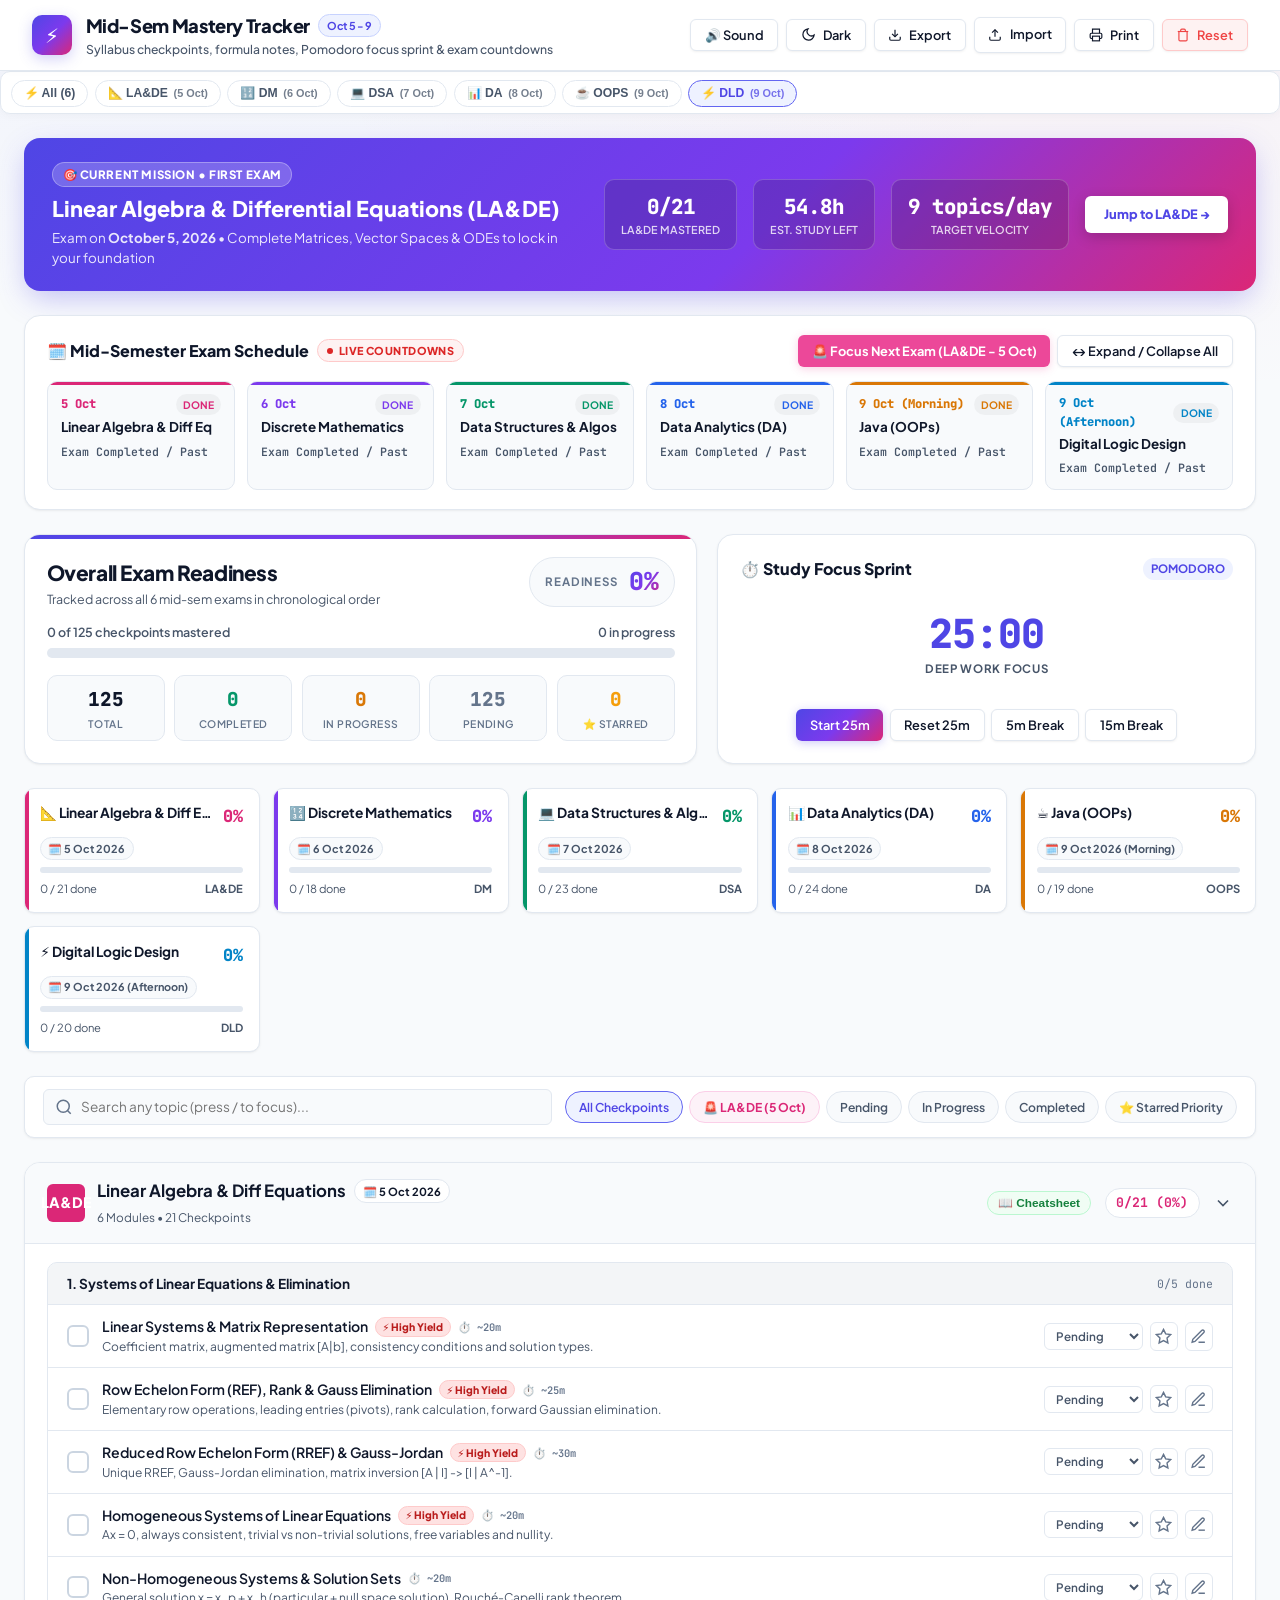
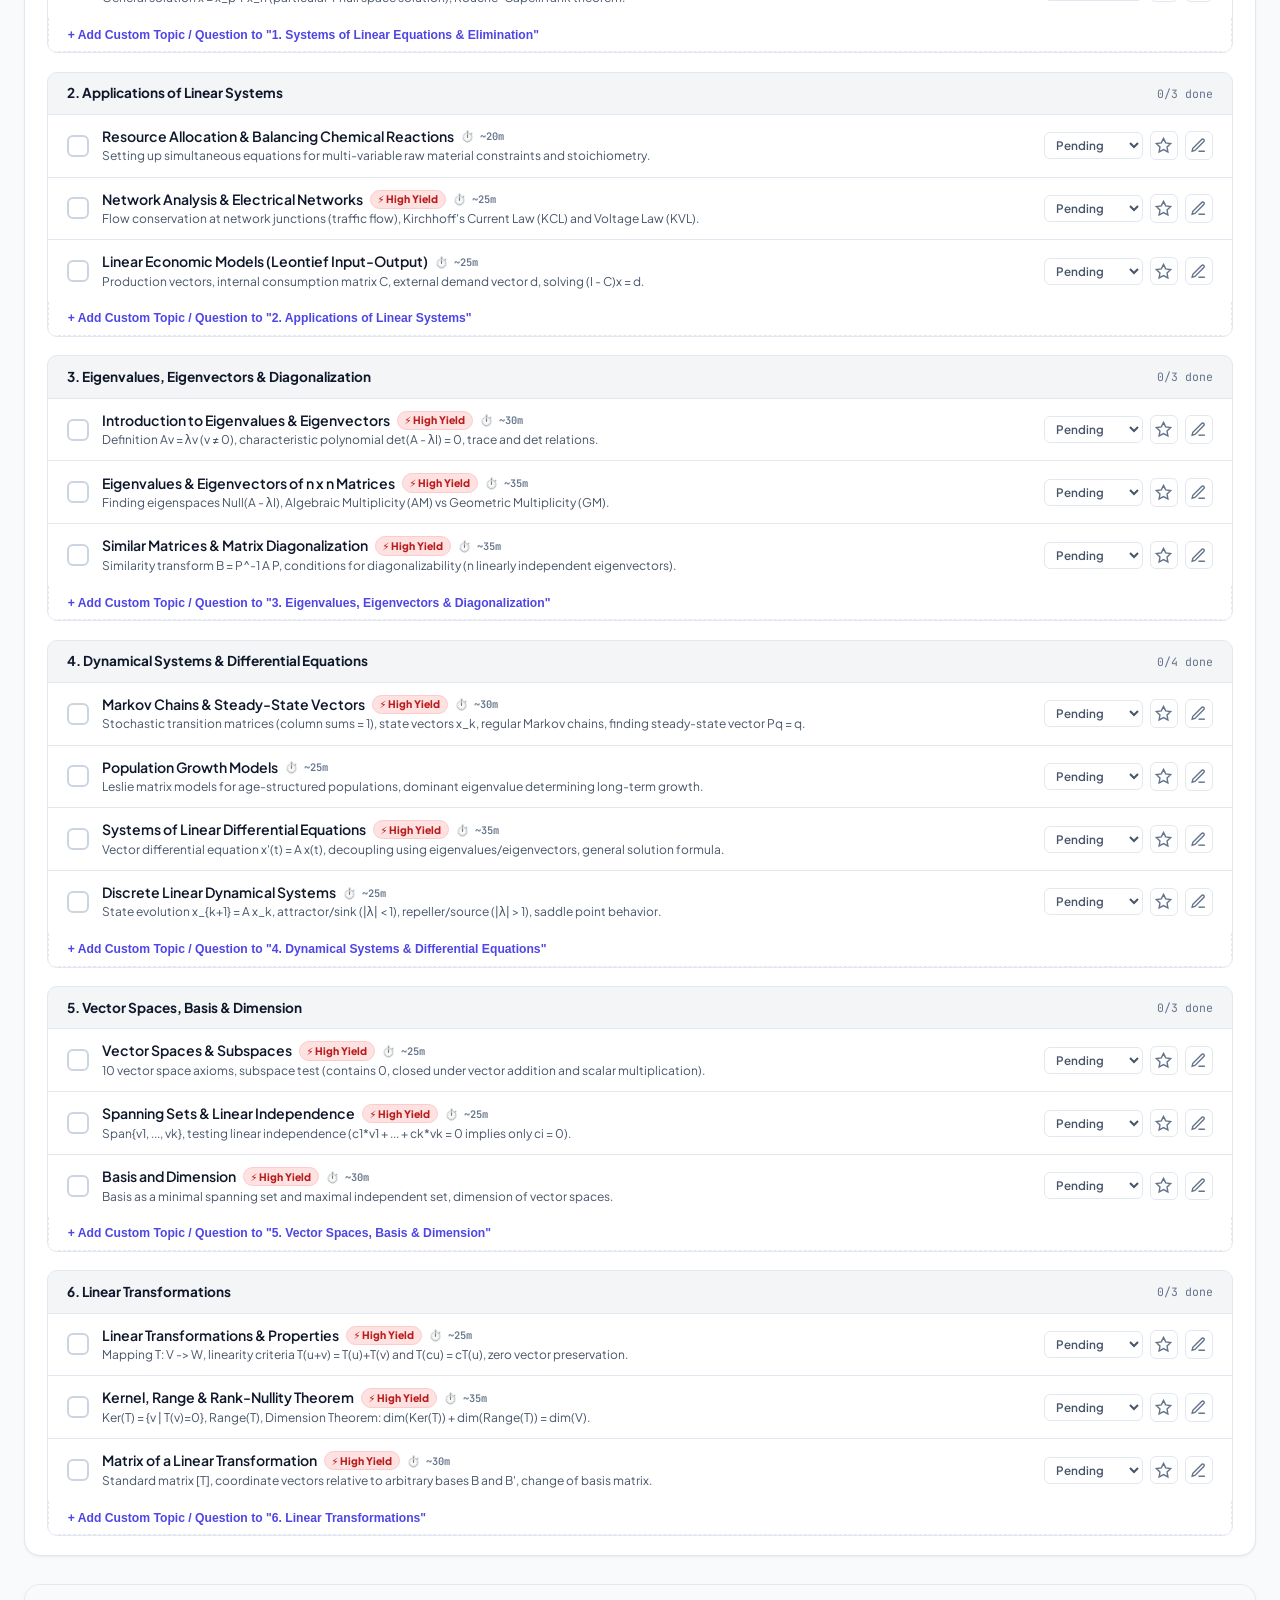
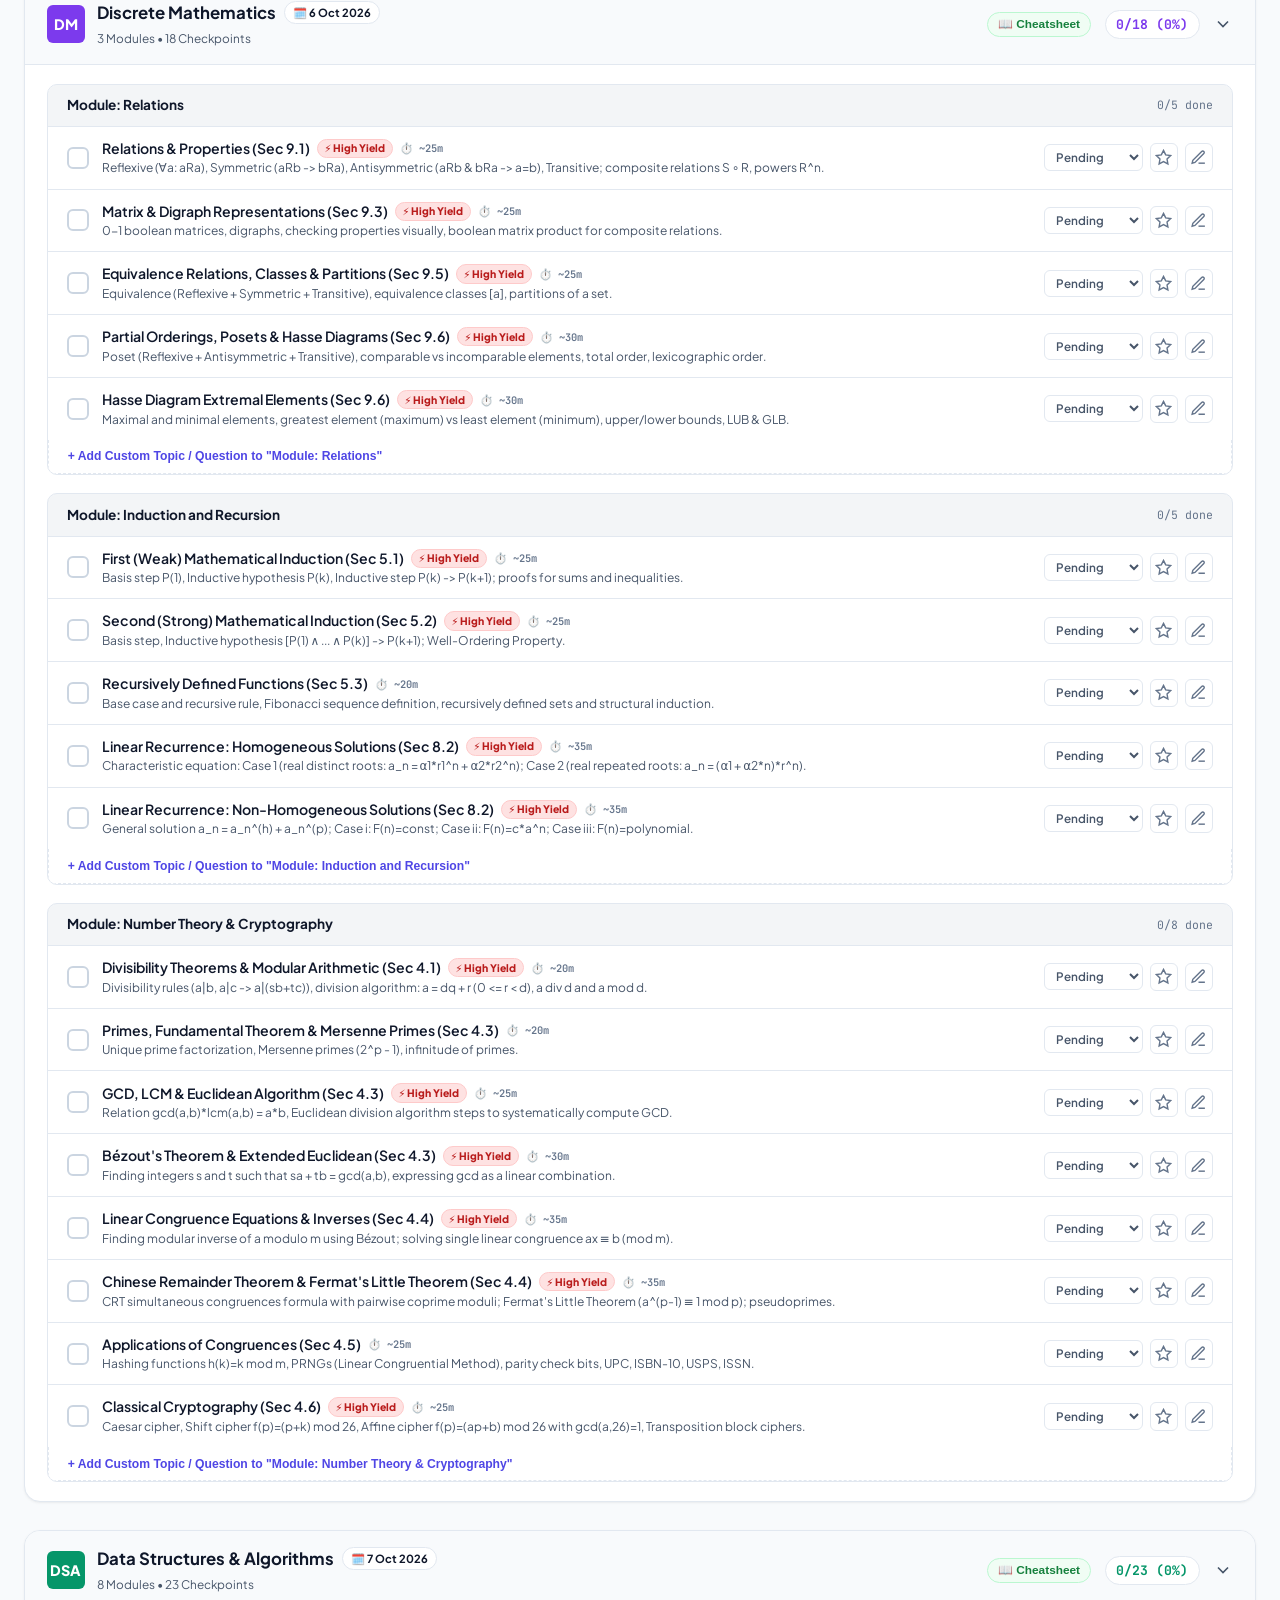
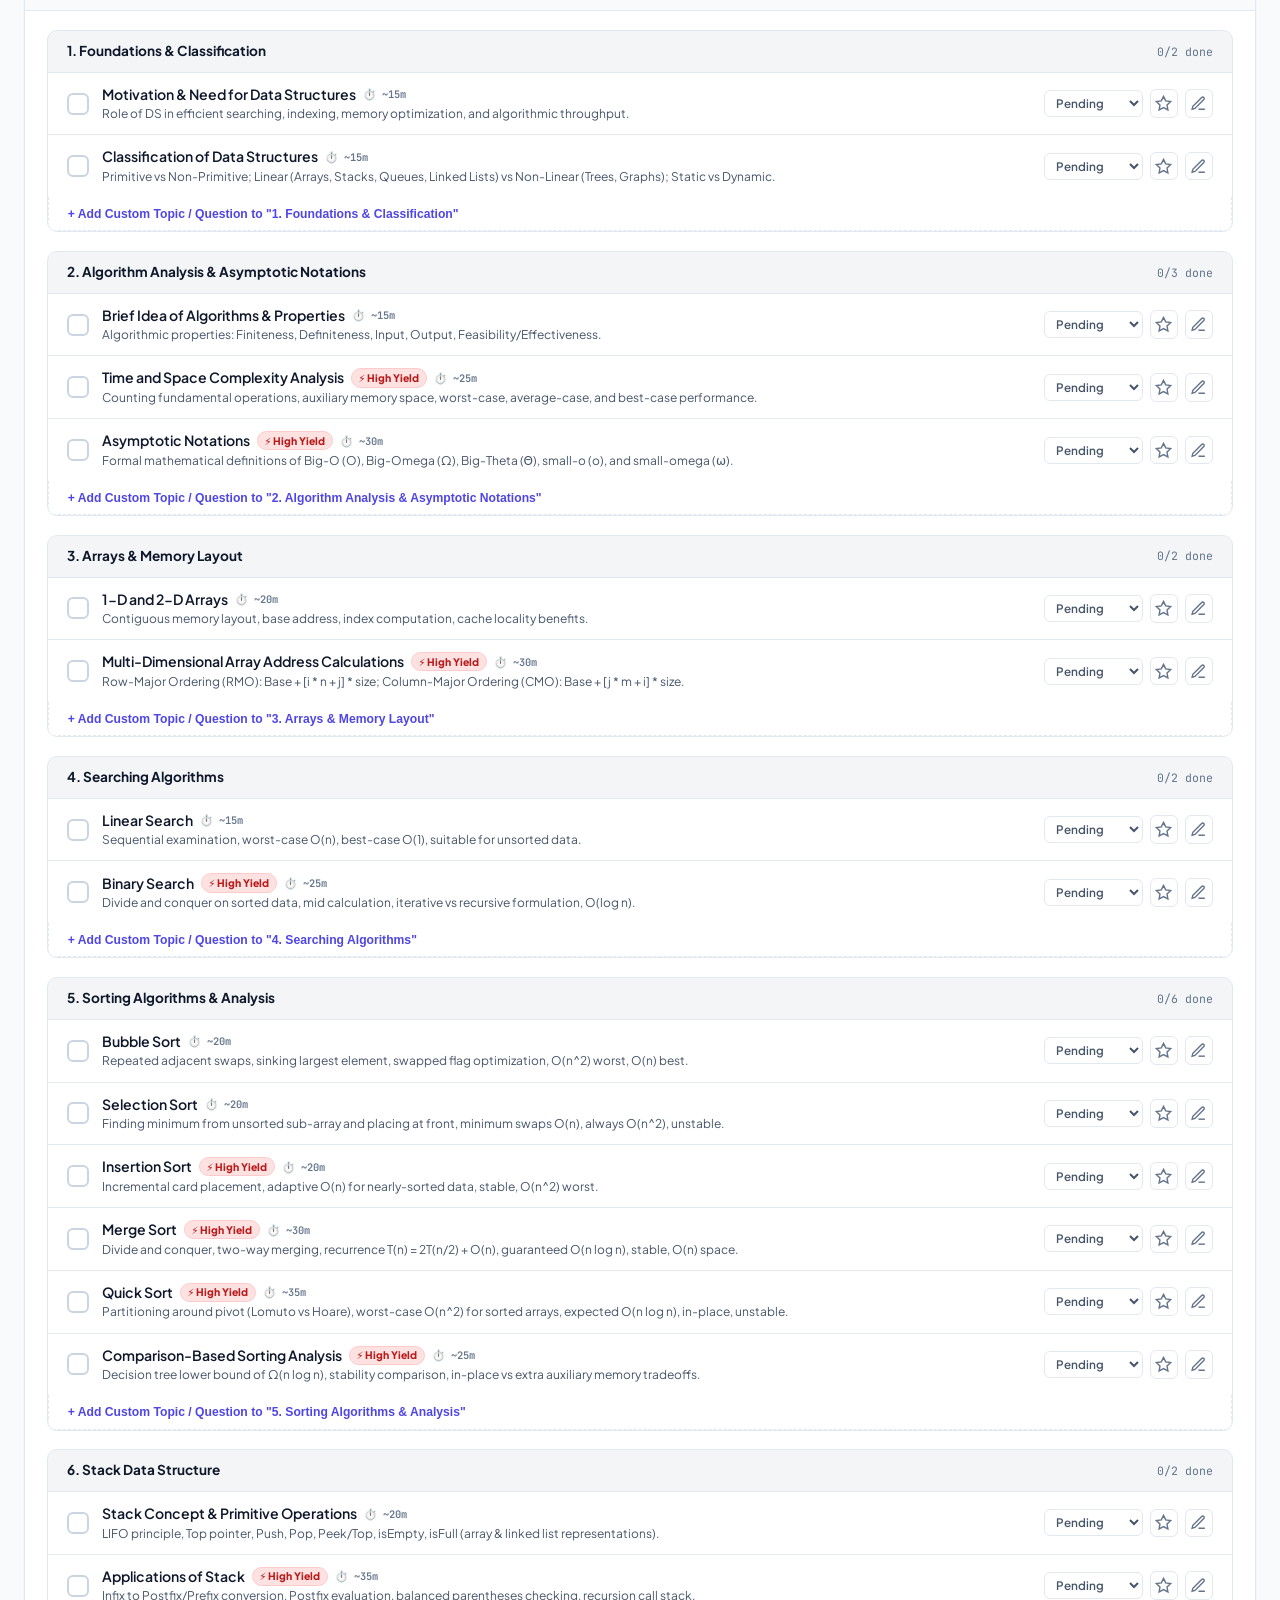
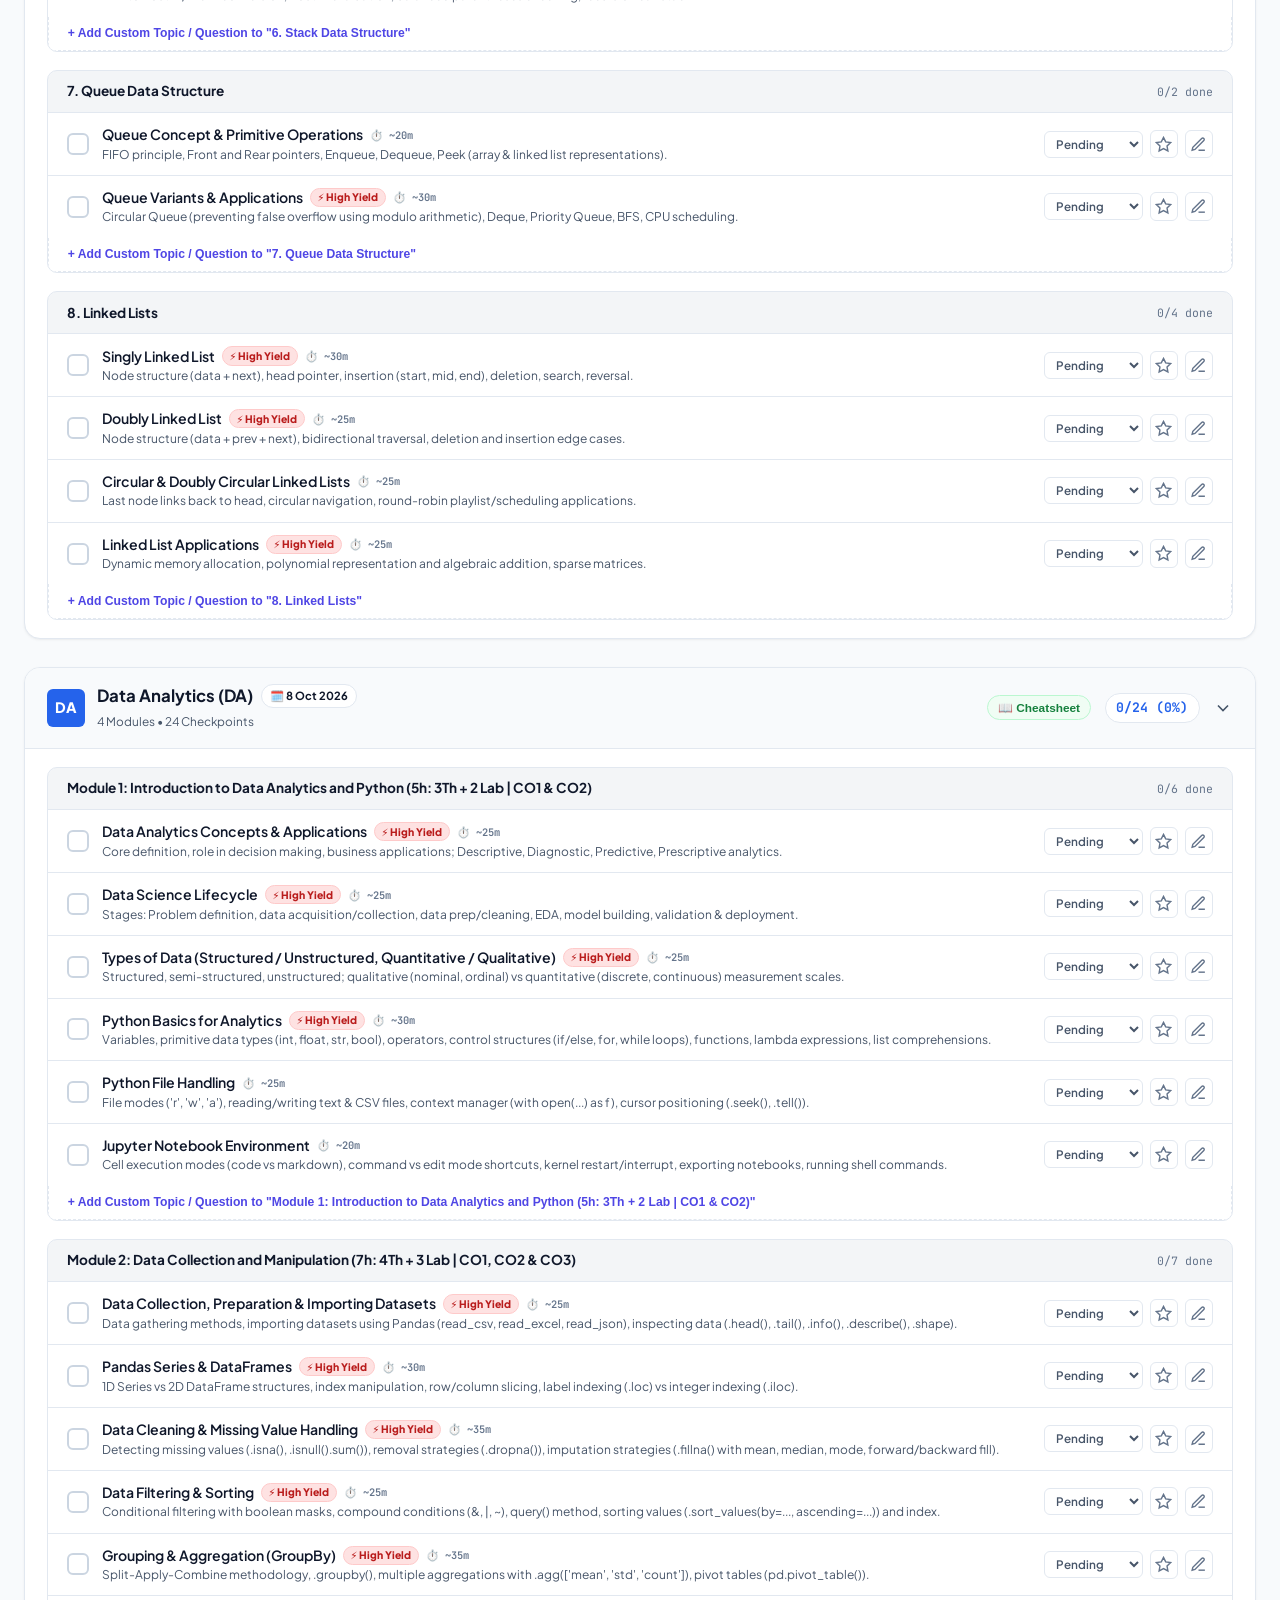
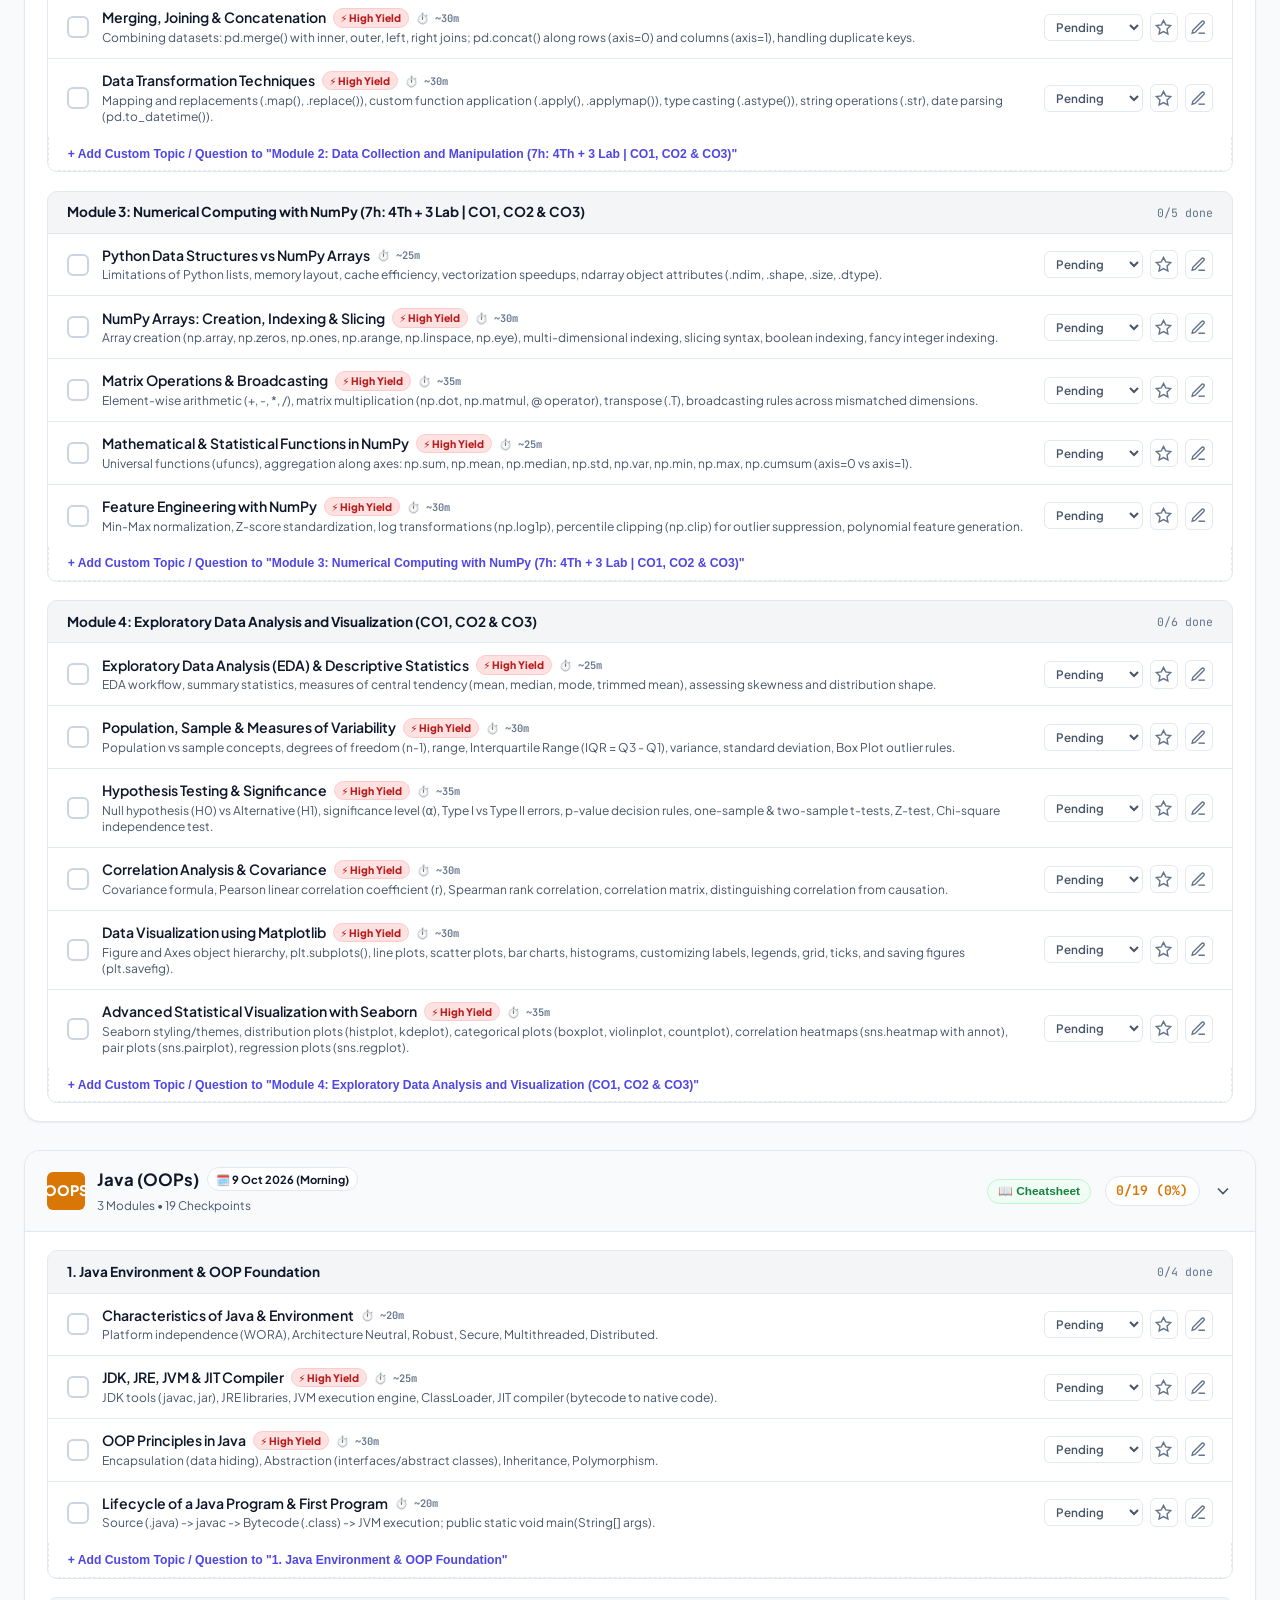
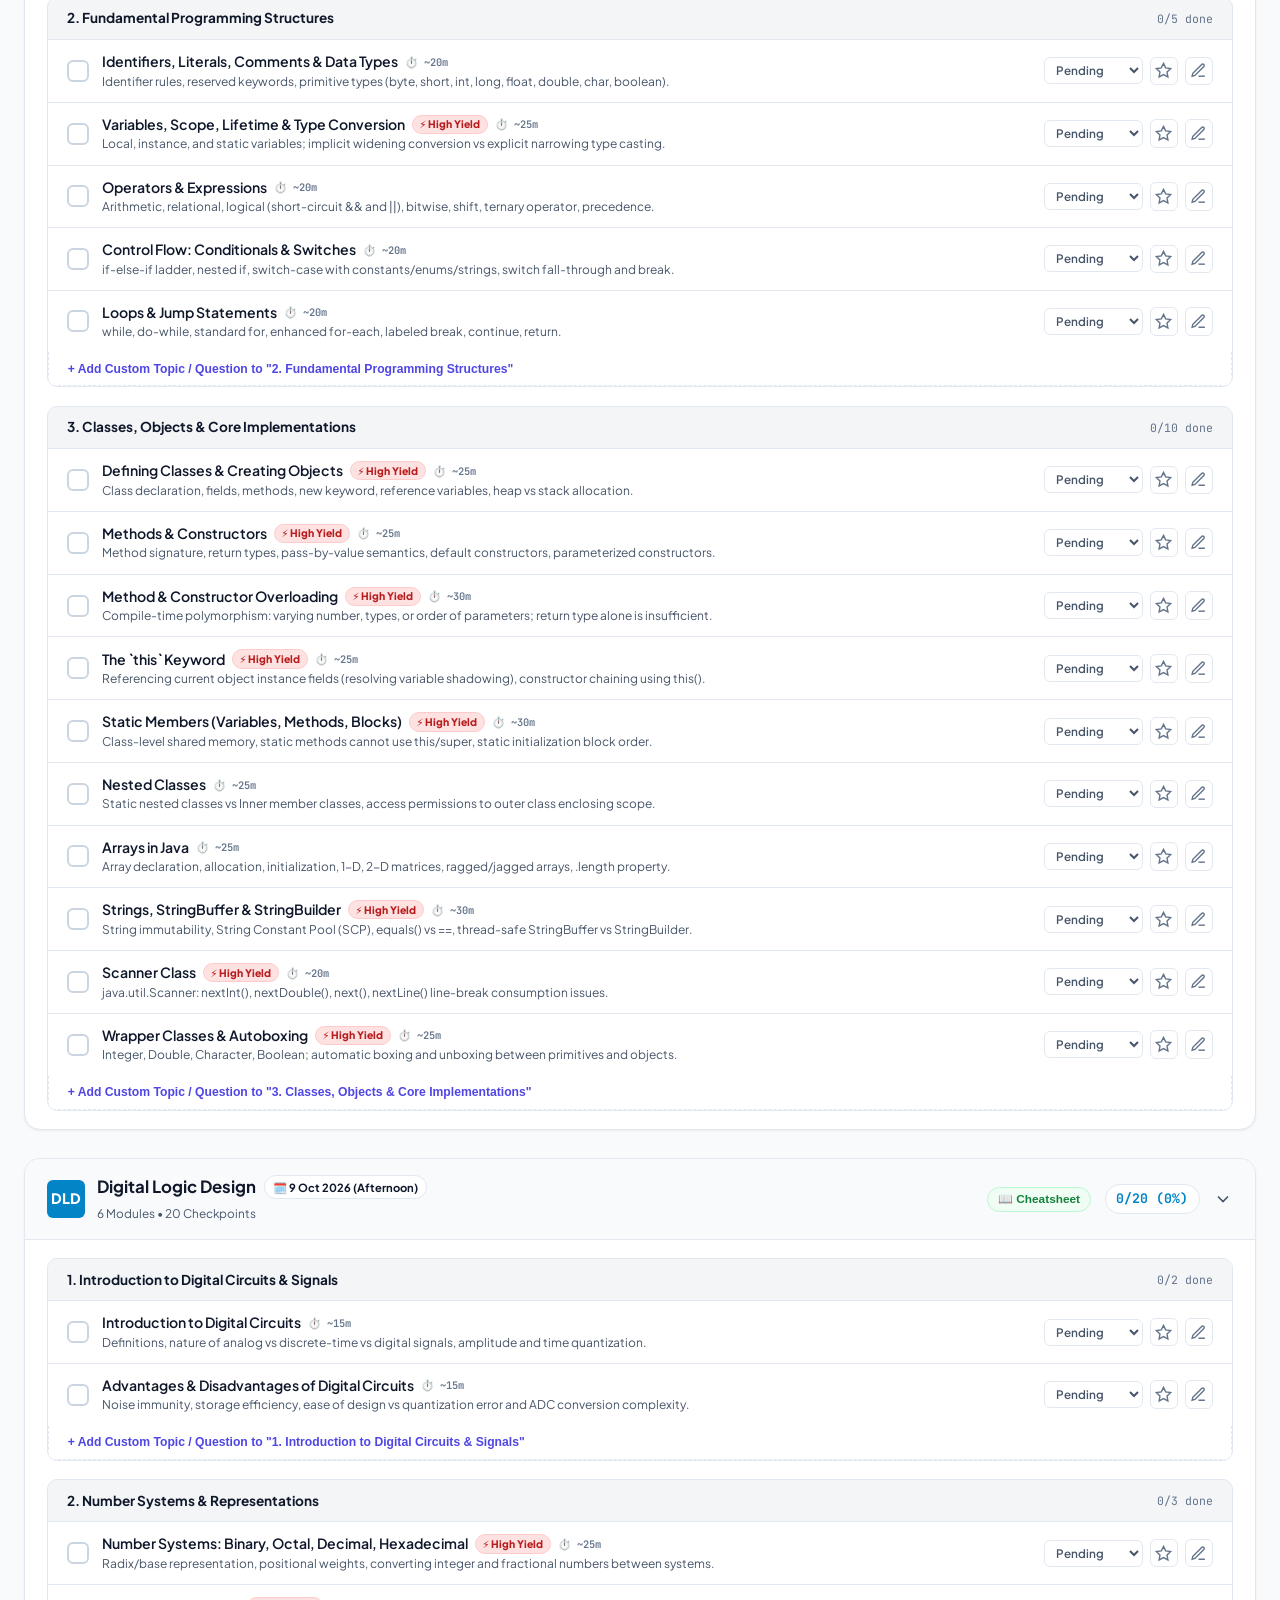
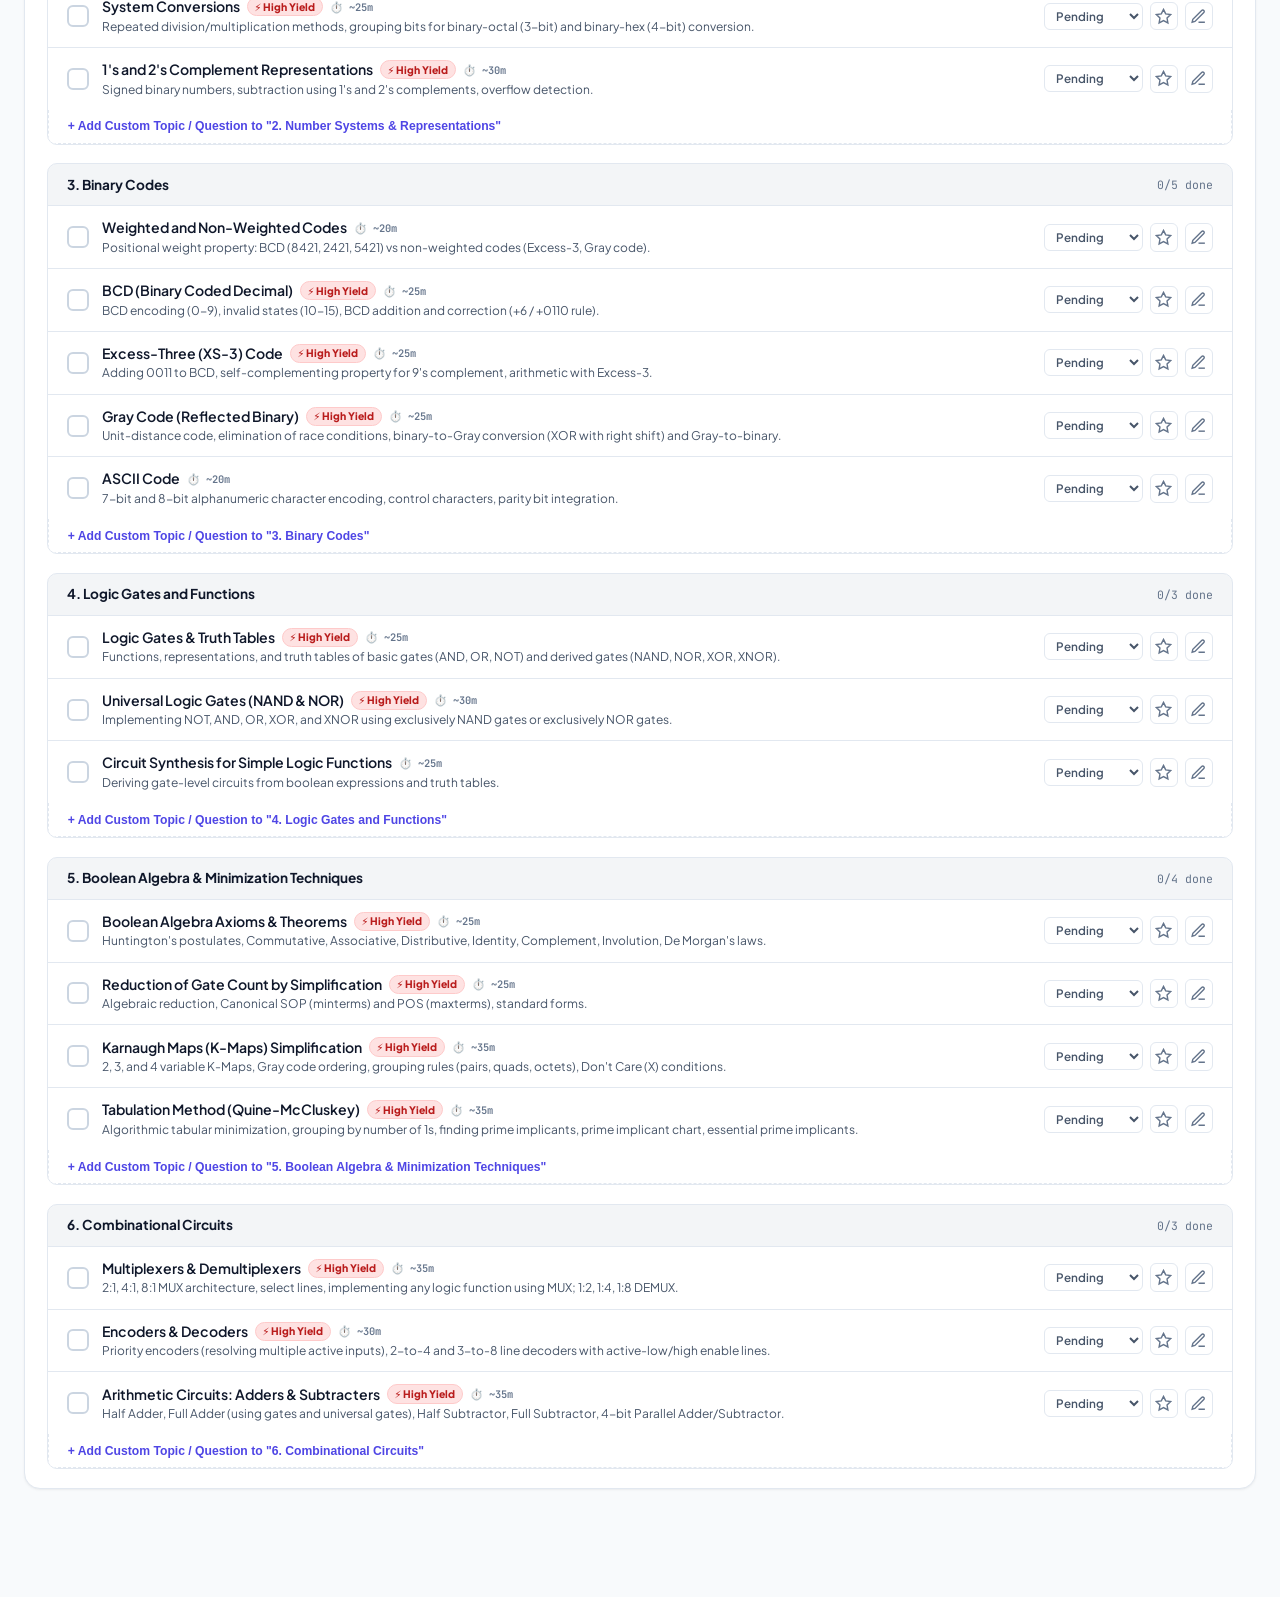
==== commit a051dece: "commit" ====
--- a/tracker.html
+++ b/tracker.html
@@ -1959,10 +1959,13 @@
         { title: "Circular Queue Modulo Math", formula: "Rear = (Rear + 1) % Capacity  |  Front = (Front + 1) % Capacity", desc: "Full check: (Rear + 1) % Capacity == Front. Overcomes false overflow in linear queues." }
     ],
     da: [
-        { title: "Standard Normal Z-Score", formula: "Z = (X - μ) / σ", desc: "Transforms any normal distribution into standard normal N(0, 1) for Z-table lookup." },
-        { title: "IQR Outlier Detection", formula: "IQR = Q3 - Q1  |  Outliers: X < Q1 - 1.5*IQR  or  X > Q3 + 1.5*IQR", desc: "Extreme outliers use 3.0 * IQR. Box plot whiskers extend to 1.5 * IQR." },
-        { title: "Simple Linear Regression Slope", formula: "β1 = Cov(X,Y) / Var(X) = Σ(x - x̄)(y - ȳ) / Σ(x - x̄)^2", desc: "Intercept: β0 = ȳ - β1 * x̄. Coefficient of determination R^2 = SSR / SST." },
-        { title: "Classification Metrics", formula: "Precision = TP / (TP + FP)  |  Recall = TP / (TP + FN)  |  F1 = 2*P*R / (P + R)", desc: "Accuracy = (TP + TN) / Total. Use F1-score when classes are imbalanced." }
+        { title: "Pandas Indexing & Selection (.loc vs .iloc)", formula: "df.loc[row_label, col_label]  |  df.iloc[row_idx, col_idx]", desc: ".loc is label-based (endpoints inclusive). .iloc is integer position-based 0..n-1 (endpoint exclusive)." },
+        { title: "Missing Data Imputation & GroupBy", formula: "df['col'] = df['col'].fillna(df['col'].mean())  |  df.groupby('cat').agg({'val': ['mean', 'count']})", desc: "Use mean for normal data, median for skewed data/outliers. groupby() applies the Split-Apply-Combine pattern." },
+        { title: "NumPy Matrix Multiplication & Dot Product", formula: "C = A @ B  (or np.matmul(A, B))  |  np.dot(u, v) = Σ(u_i * v_i)", desc: "Inner dimensions must match: (m x k) @ (k x n) -> (m x n). Broadcasting stretches dimensions of size 1." },
+        { title: "IQR Outlier Detection & 5-Number Summary", formula: "IQR = Q3 - Q1  |  Outliers: X < Q1 - 1.5*IQR  or  X > Q3 + 1.5*IQR", desc: "5-Number Summary: Min, Q1 (25th%), Median/Q2 (50th%), Q3 (75th%), Max. Extreme outliers: 3.0 * IQR." },
+        { title: "Z-Score Standardization vs Min-Max Normalization", formula: "Z = (X - μ) / σ  |  X_norm = (X - X_min) / (X_max - X_min)", desc: "Standardization yields mean=0, std=1. Min-Max scales strictly between [0, 1]." },
+        { title: "Pearson Correlation Coefficient (r)", formula: "r = Σ(x - x̄)(y - ȳ) / [ √Σ(x - x̄)^2 * √Σ(y - ȳ)^2 ] = Cov(X,Y) / (σ_x * σ_y)", desc: "Measures linear correlation: r ∈ [-1, 1]. r = 0 means no linear correlation (use Spearman for monotonic relations)." },
+        { title: "Hypothesis Testing (t-Score & p-Value)", formula: "t = (x̄ - μ0) / (s / √n)  |  Reject H0 if p-value < α (usually 0.05)", desc: "Type I error (α): Rejecting true H0. Type II error (β): Failing to reject false H0. Power = 1 - β." }
     ],
     java: [
         { title: "String Pool vs Heap Object", formula: "String s1 = \"abc\"; (Pool) vs String s2 = new String(\"abc\"); (Heap)", desc: "s1 == s2 is false (different references), but s1.equals(s2) is true (identical contents)." },
@@ -2172,27 +2175,47 @@
         glow: "rgba(37, 99, 235, 0.2)",
         modules: [
             {
-                name: "1. Data Understanding & Exploratory Analysis (EDA)",
+                name: "Module 1: Introduction to Data Analytics and Python (5h: 3Th + 2 Lab | CO1 & CO2)",
                 topics: [
-                    { id: "da-intro-lifecycle", title: "Data Analytics Life Cycle & Types", desc: "Descriptive, Diagnostic, Predictive, and Prescriptive analytics; data preprocessing steps.", minutes: 20, highYield: false },
-                    { id: "da-data-types-cleaning", title: "Data Types & Data Cleaning", desc: "Structured, semi-structured, unstructured; handling missing values, imputation techniques, outlier detection (IQR, Z-score).", minutes: 25, highYield: true },
-                    { id: "da-eda-visualization", title: "Exploratory Data Analysis & Visualization", desc: "Summary statistics, histograms, box plots, scatter plots, correlation heatmaps, feature distributions.", minutes: 25, highYield: true }
+                    { id: "da-concepts-apps", title: "Data Analytics Concepts & Applications", desc: "Core definition, role in decision making, business applications; Descriptive, Diagnostic, Predictive, Prescriptive analytics.", minutes: 25, highYield: true },
+                    { id: "da-data-science-lifecycle", title: "Data Science Lifecycle", desc: "Stages: Problem definition, data acquisition/collection, data prep/cleaning, EDA, model building, validation & deployment.", minutes: 25, highYield: true },
+                    { id: "da-types-of-data", title: "Types of Data (Structured / Unstructured, Quantitative / Qualitative)", desc: "Structured, semi-structured, unstructured; qualitative (nominal, ordinal) vs quantitative (discrete, continuous) measurement scales.", minutes: 25, highYield: true },
+                    { id: "da-python-basics", title: "Python Basics for Analytics", desc: "Variables, primitive data types (int, float, str, bool), operators, control structures (if/else, for, while loops), functions, lambda expressions, list comprehensions.", minutes: 30, highYield: true },
+                    { id: "da-file-handling", title: "Python File Handling", desc: "File modes ('r', 'w', 'a'), reading/writing text & CSV files, context manager (with open(...) as f), cursor positioning (.seek(), .tell()).", minutes: 25, highYield: false },
+                    { id: "da-jupyter-notebook", title: "Jupyter Notebook Environment", desc: "Cell execution modes (code vs markdown), command vs edit mode shortcuts, kernel restart/interrupt, exporting notebooks, running shell commands.", minutes: 20, highYield: false }
                 ]
             },
             {
-                name: "2. Statistical Foundations & Probability",
+                name: "Module 2: Data Collection and Manipulation (7h: 4Th + 3 Lab | CO1, CO2 & CO3)",
                 topics: [
-                    { id: "da-descriptive-stats", title: "Measures of Central Tendency & Dispersion", desc: "Mean, median, mode, variance, standard deviation, skewness, kurtosis, quartiles.", minutes: 25, highYield: true },
-                    { id: "da-probability-distributions", title: "Probability Distributions", desc: "Discrete (Binomial, Poisson) and Continuous (Normal / Gaussian distribution, Standard Normal Z-table, Central Limit Theorem).", minutes: 30, highYield: true },
-                    { id: "da-hypothesis-testing", title: "Hypothesis Testing & Significance", desc: "Null hypothesis (H0) vs Alternative (H1), Type I and Type II errors, p-value interpretation, Z-test, t-test, Chi-square test.", minutes: 35, highYield: true }
+                    { id: "da-collection-prep-import", title: "Data Collection, Preparation & Importing Datasets", desc: "Data gathering methods, importing datasets using Pandas (read_csv, read_excel, read_json), inspecting data (.head(), .tail(), .info(), .describe(), .shape).", minutes: 25, highYield: true },
+                    { id: "da-pandas-series-dataframe", title: "Pandas Series & DataFrames", desc: "1D Series vs 2D DataFrame structures, index manipulation, row/column slicing, label indexing (.loc) vs integer indexing (.iloc).", minutes: 30, highYield: true },
+                    { id: "da-data-cleaning-missing", title: "Data Cleaning & Missing Value Handling", desc: "Detecting missing values (.isna(), .isnull().sum()), removal strategies (.dropna()), imputation strategies (.fillna() with mean, median, mode, forward/backward fill).", minutes: 35, highYield: true },
+                    { id: "da-filtering-sorting", title: "Data Filtering & Sorting", desc: "Conditional filtering with boolean masks, compound conditions (&, |, ~), query() method, sorting values (.sort_values(by=..., ascending=...)) and index.", minutes: 25, highYield: true },
+                    { id: "da-grouping-aggregation", title: "Grouping & Aggregation (GroupBy)", desc: "Split-Apply-Combine methodology, .groupby(), multiple aggregations with .agg(['mean', 'std', 'count']), pivot tables (pd.pivot_table()).", minutes: 35, highYield: true },
+                    { id: "da-merging-joining", title: "Merging, Joining & Concatenation", desc: "Combining datasets: pd.merge() with inner, outer, left, right joins; pd.concat() along rows (axis=0) and columns (axis=1), handling duplicate keys.", minutes: 30, highYield: true },
+                    { id: "da-data-transformation", title: "Data Transformation Techniques", desc: "Mapping and replacements (.map(), .replace()), custom function application (.apply(), .applymap()), type casting (.astype()), string operations (.str), date parsing (pd.to_datetime()).", minutes: 30, highYield: true }
                 ]
             },
             {
-                name: "3. Predictive Modeling & Regression",
+                name: "Module 3: Numerical Computing with NumPy (7h: 4Th + 3 Lab | CO1, CO2 & CO3)",
                 topics: [
-                    { id: "da-linear-regression", title: "Simple & Multiple Linear Regression", desc: "Least squares estimation, slope & intercept formula, R-squared and Adjusted R-squared, assumptions of regression.", minutes: 35, highYield: true },
-                    { id: "da-logistic-classification", title: "Classification & Logistic Regression", desc: "Sigmoid function, odds ratio, decision boundary, confusion matrix, precision, recall, F1-score, ROC-AUC curve.", minutes: 35, highYield: true },
-                    { id: "da-clustering-dim-reduction", title: "Clustering & Dimensionality Reduction", desc: "K-Means clustering algorithm (Elbow method), Hierarchical clustering, PCA (Principal Component Analysis) concepts.", minutes: 30, highYield: true }
+                    { id: "da-python-ds-vs-numpy", title: "Python Data Structures vs NumPy Arrays", desc: "Limitations of Python lists, memory layout, cache efficiency, vectorization speedups, ndarray object attributes (.ndim, .shape, .size, .dtype).", minutes: 25, highYield: false },
+                    { id: "da-numpy-arrays-indexing", title: "NumPy Arrays: Creation, Indexing & Slicing", desc: "Array creation (np.array, np.zeros, np.ones, np.arange, np.linspace, np.eye), multi-dimensional indexing, slicing syntax, boolean indexing, fancy integer indexing.", minutes: 30, highYield: true },
+                    { id: "da-matrix-operations", title: "Matrix Operations & Broadcasting", desc: "Element-wise arithmetic (+, -, *, /), matrix multiplication (np.dot, np.matmul, @ operator), transpose (.T), broadcasting rules across mismatched dimensions.", minutes: 35, highYield: true },
+                    { id: "da-math-stat-functions", title: "Mathematical & Statistical Functions in NumPy", desc: "Universal functions (ufuncs), aggregation along axes: np.sum, np.mean, np.median, np.std, np.var, np.min, np.max, np.cumsum (axis=0 vs axis=1).", minutes: 25, highYield: true },
+                    { id: "da-feature-engineering-numpy", title: "Feature Engineering with NumPy", desc: "Min-Max normalization, Z-score standardization, log transformations (np.log1p), percentile clipping (np.clip) for outlier suppression, polynomial feature generation.", minutes: 30, highYield: true }
+                ]
+            },
+            {
+                name: "Module 4: Exploratory Data Analysis and Visualization (CO1, CO2 & CO3)",
+                topics: [
+                    { id: "da-eda-descriptive-stats", title: "Exploratory Data Analysis (EDA) & Descriptive Statistics", desc: "EDA workflow, summary statistics, measures of central tendency (mean, median, mode, trimmed mean), assessing skewness and distribution shape.", minutes: 25, highYield: true },
+                    { id: "da-population-sample-variability", title: "Population, Sample & Measures of Variability", desc: "Population vs sample concepts, degrees of freedom (n-1), range, Interquartile Range (IQR = Q3 - Q1), variance, standard deviation, Box Plot outlier rules.", minutes: 30, highYield: true },
+                    { id: "da-hypothesis-testing", title: "Hypothesis Testing & Significance", desc: "Null hypothesis (H0) vs Alternative (H1), significance level (α), Type I vs Type II errors, p-value decision rules, one-sample & two-sample t-tests, Z-test, Chi-square independence test.", minutes: 35, highYield: true },
+                    { id: "da-correlation-analysis", title: "Correlation Analysis & Covariance", desc: "Covariance formula, Pearson linear correlation coefficient (r), Spearman rank correlation, correlation matrix, distinguishing correlation from causation.", minutes: 30, highYield: true },
+                    { id: "da-visualization-matplotlib", title: "Data Visualization using Matplotlib", desc: "Figure and Axes object hierarchy, plt.subplots(), line plots, scatter plots, bar charts, histograms, customizing labels, legends, grid, ticks, and saving figures (plt.savefig).", minutes: 30, highYield: true },
+                    { id: "da-visualization-seaborn", title: "Advanced Statistical Visualization with Seaborn", desc: "Seaborn styling/themes, distribution plots (histplot, kdeplot), categorical plots (boxplot, violinplot, countplot), correlation heatmaps (sns.heatmap with annot), pair plots (sns.pairplot), regression plots (sns.regplot).", minutes: 35, highYield: true }
                 ]
             }
         ]
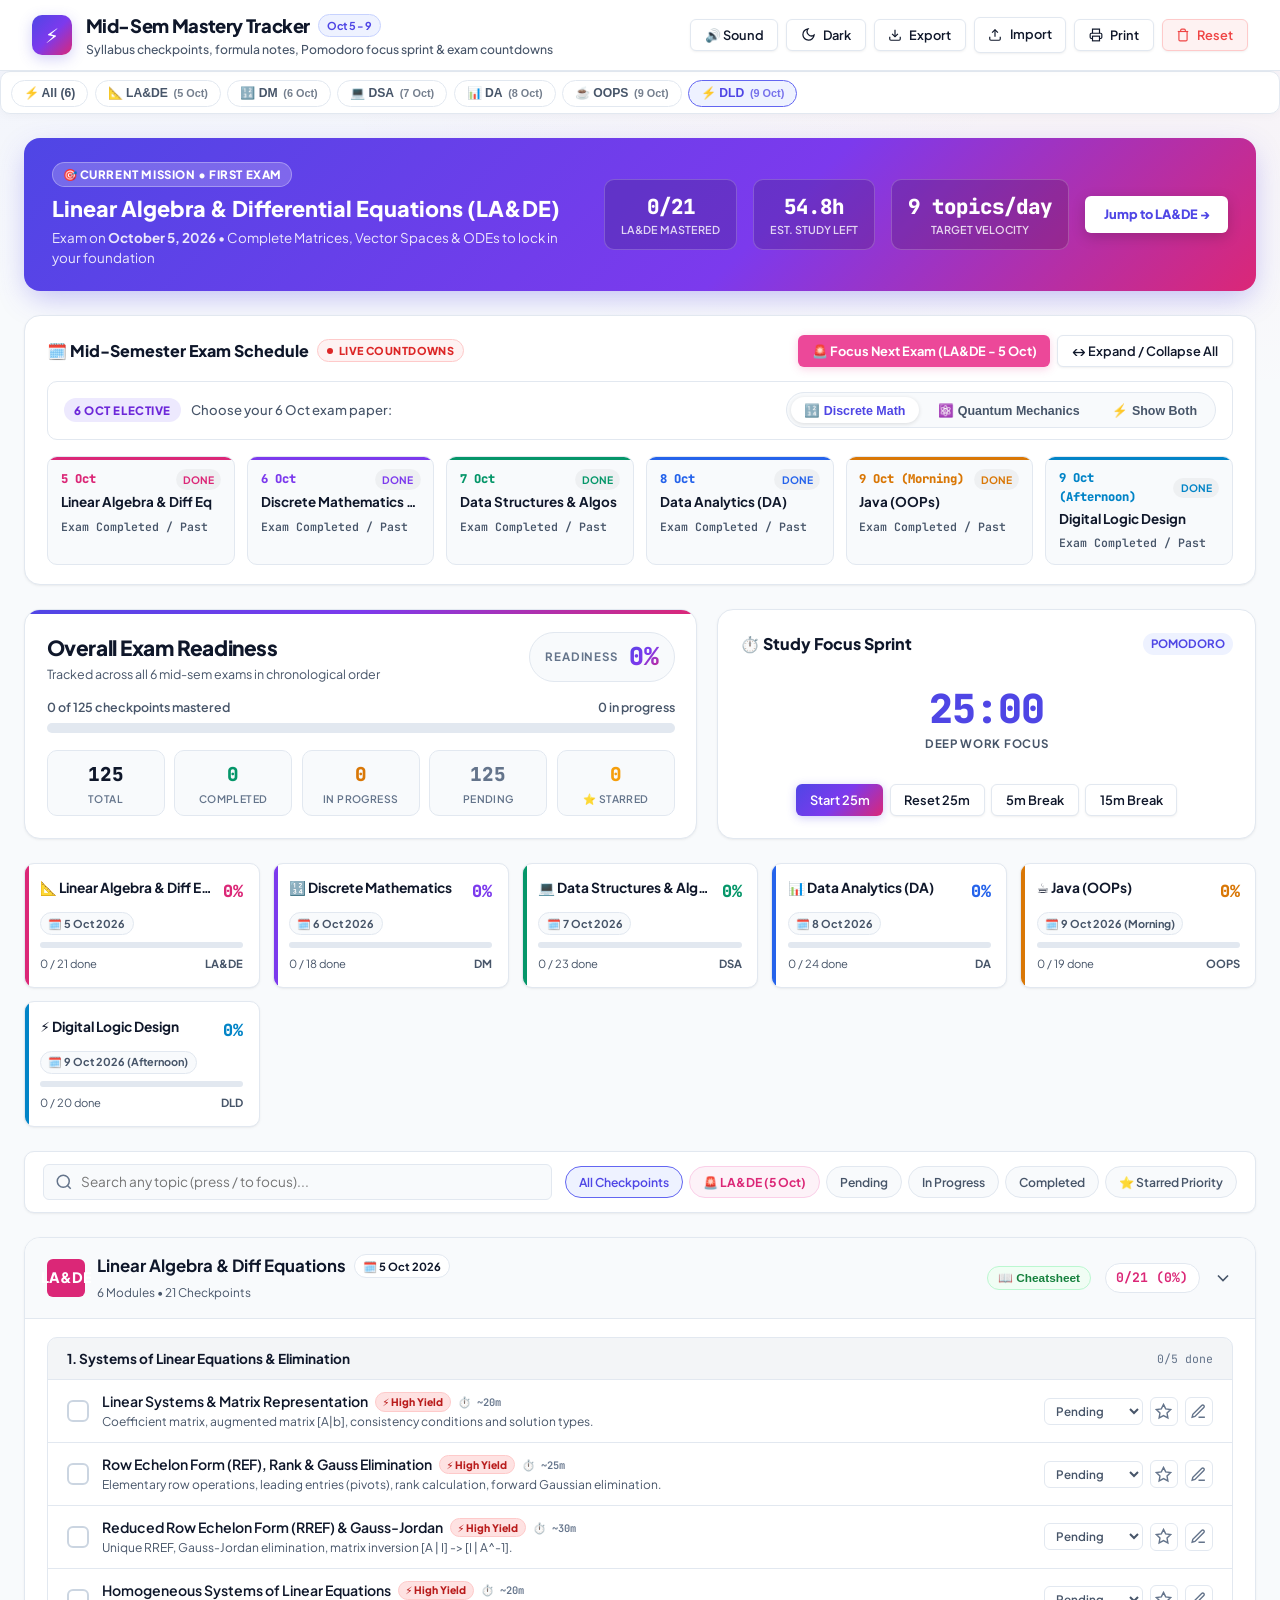
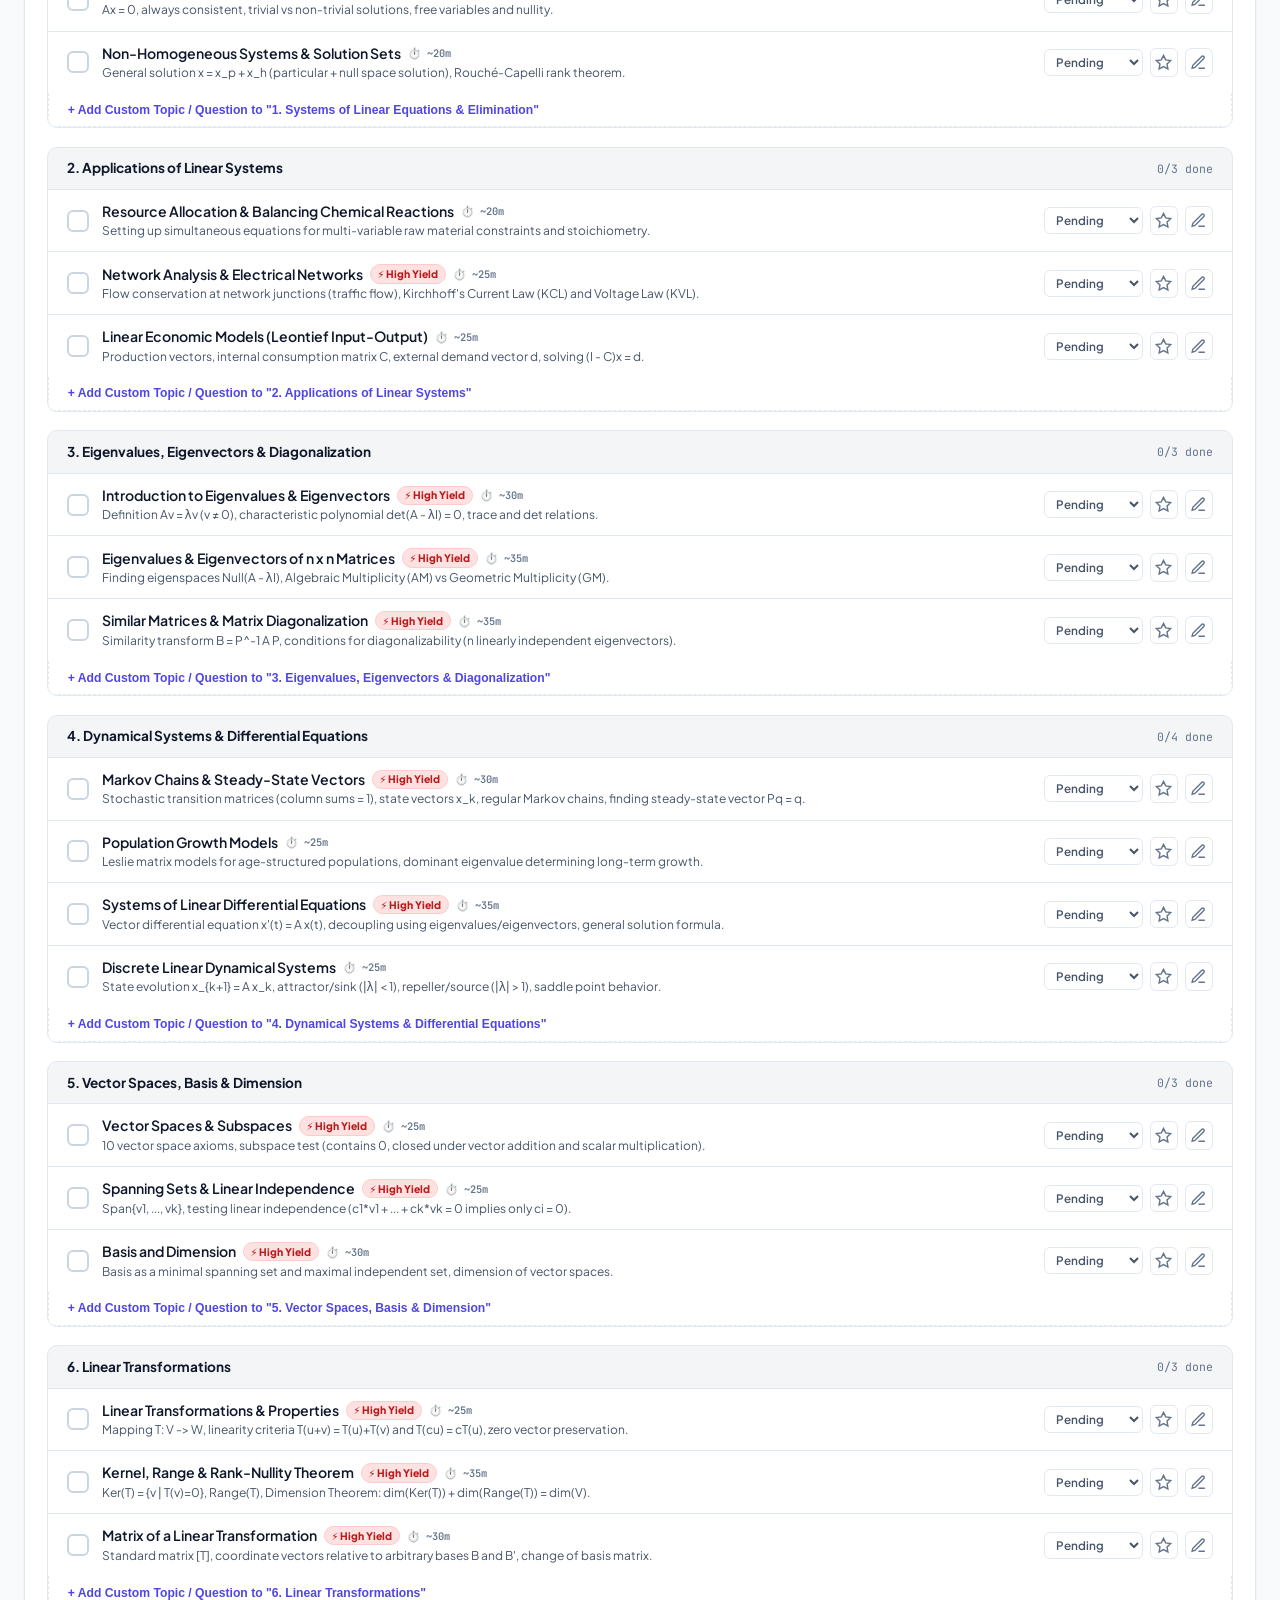
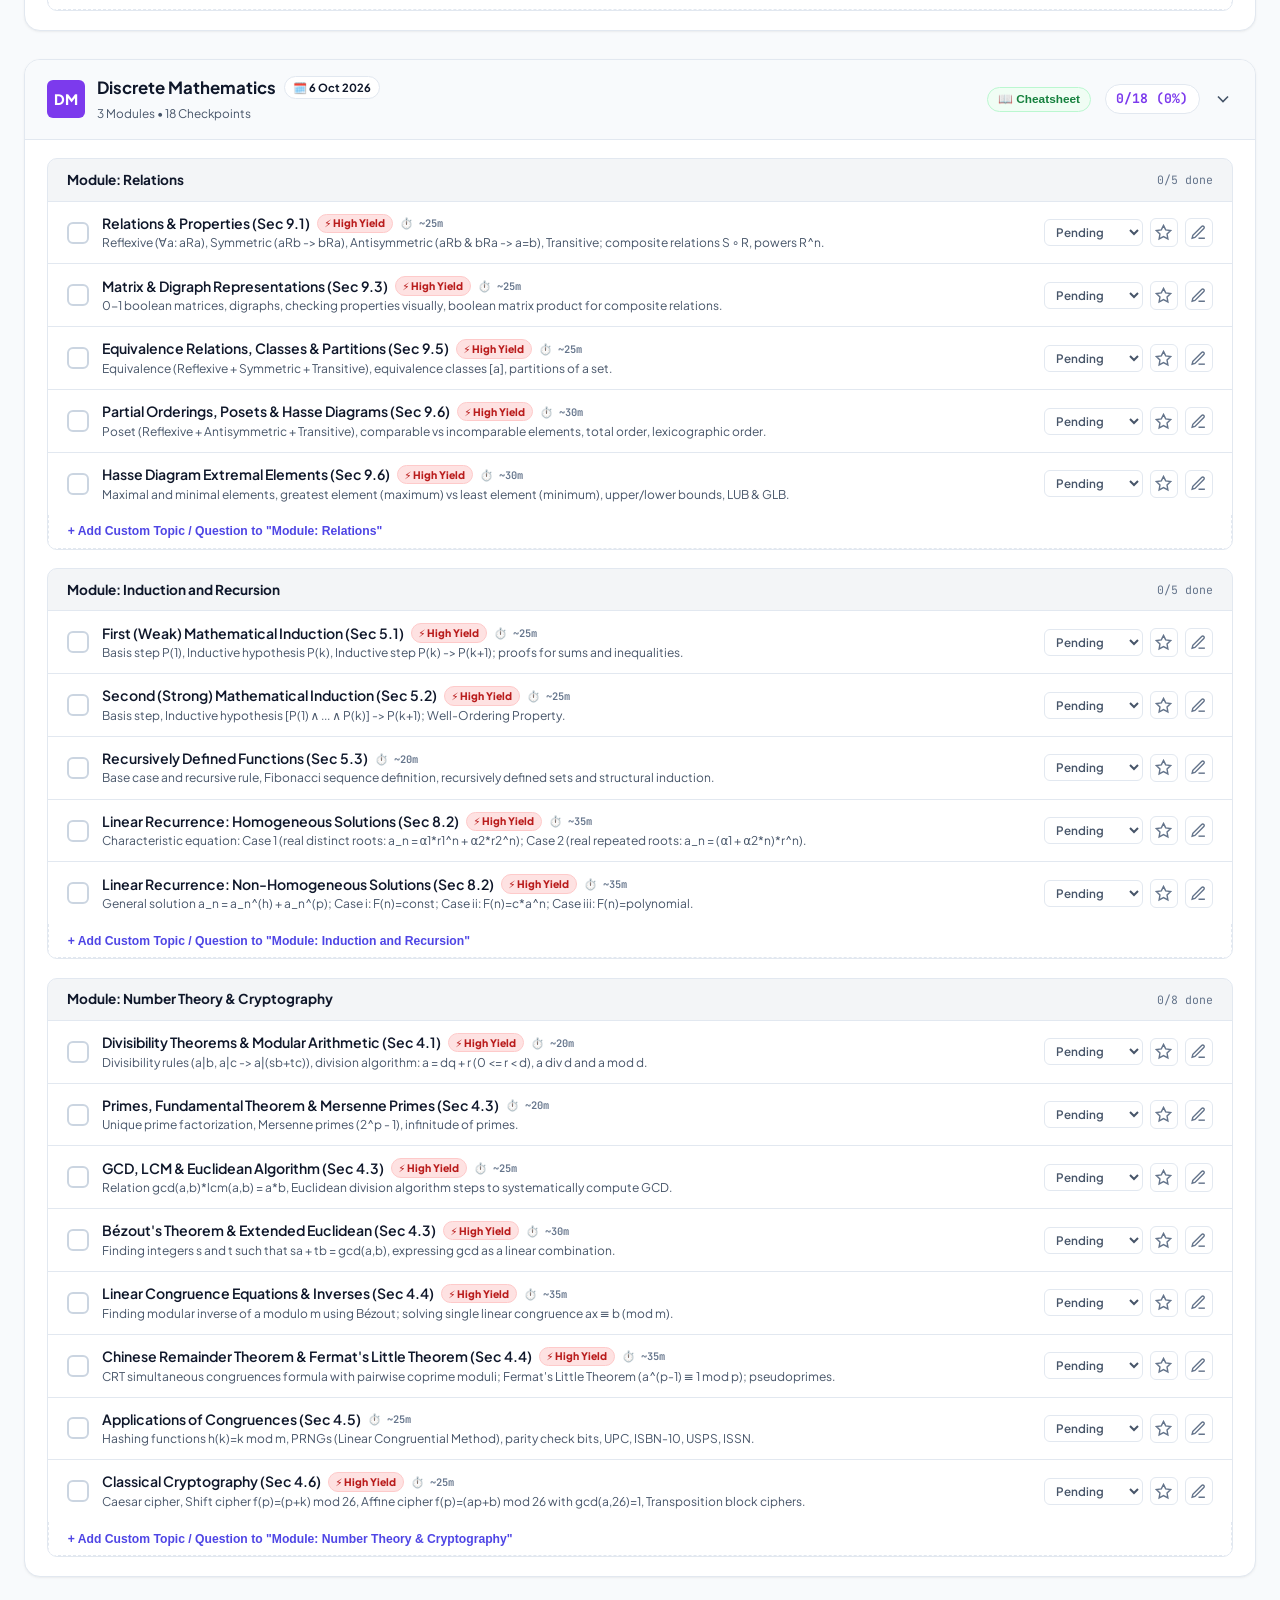
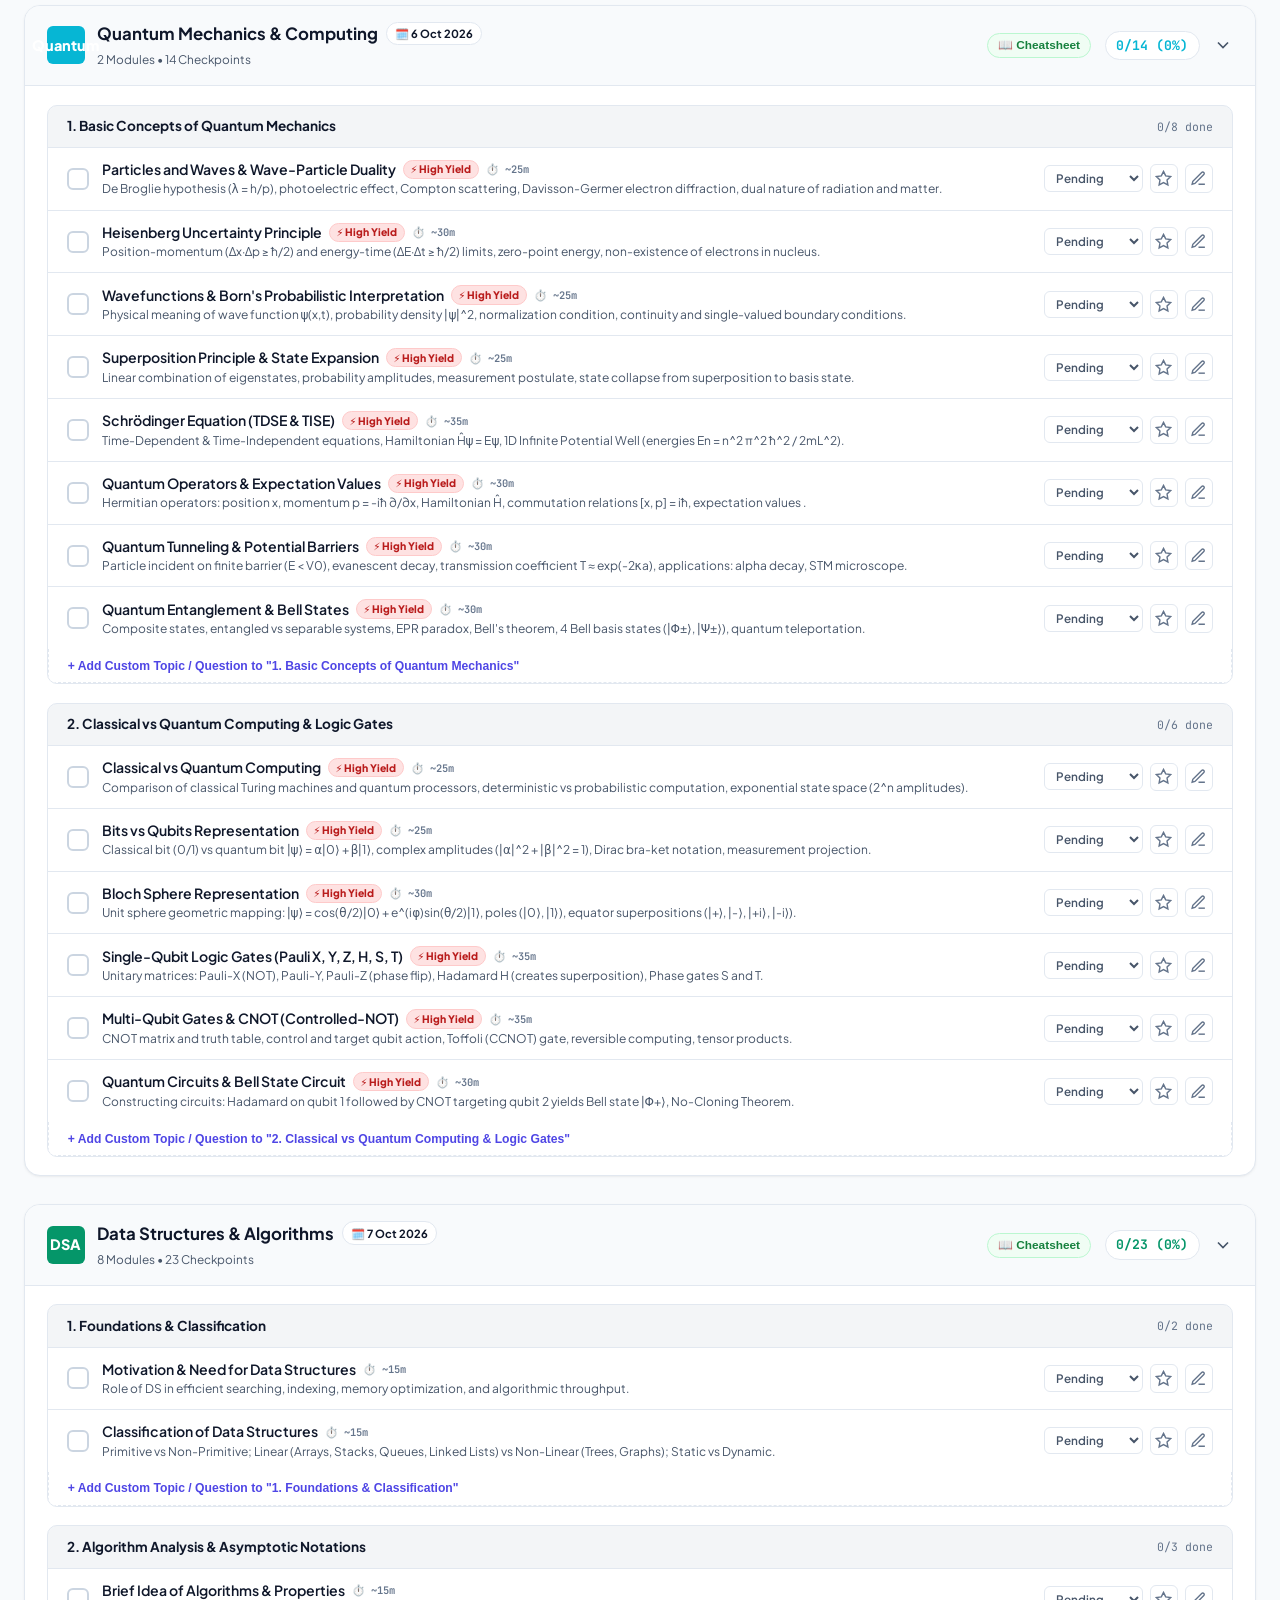
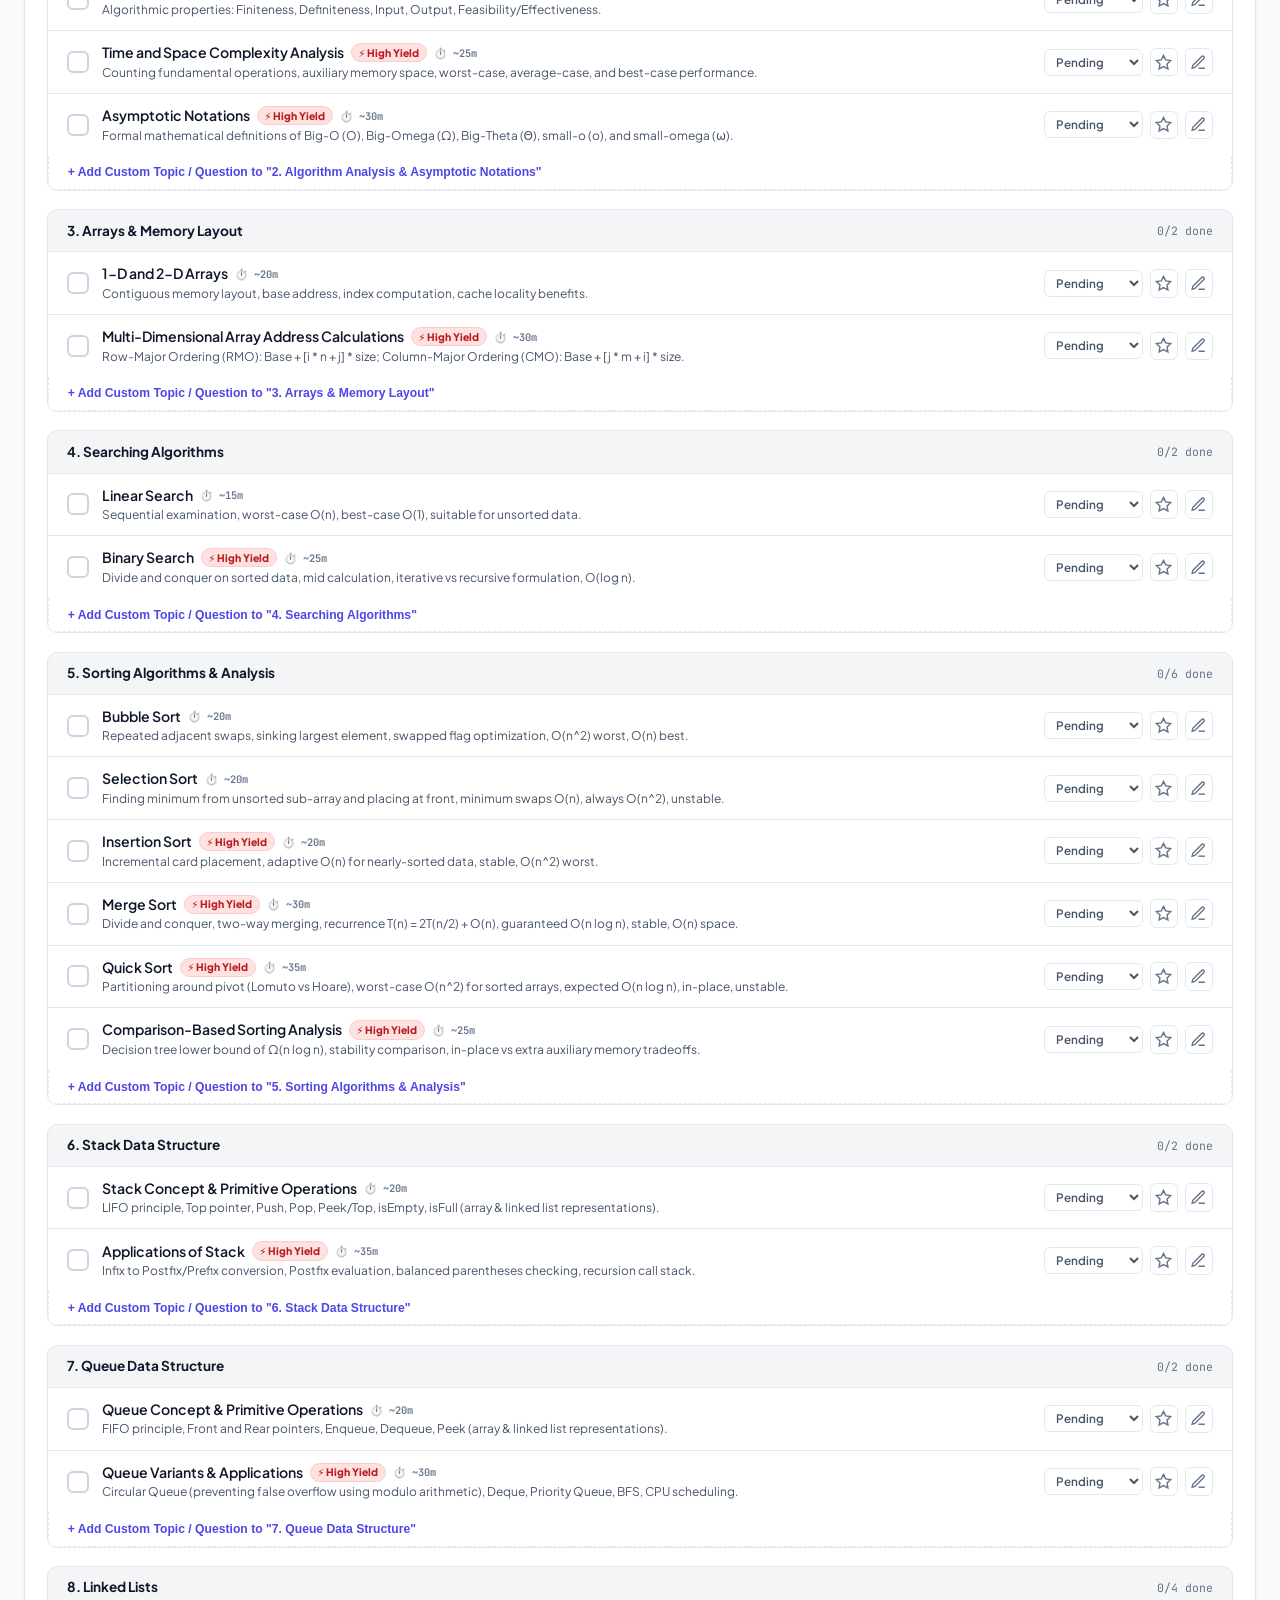
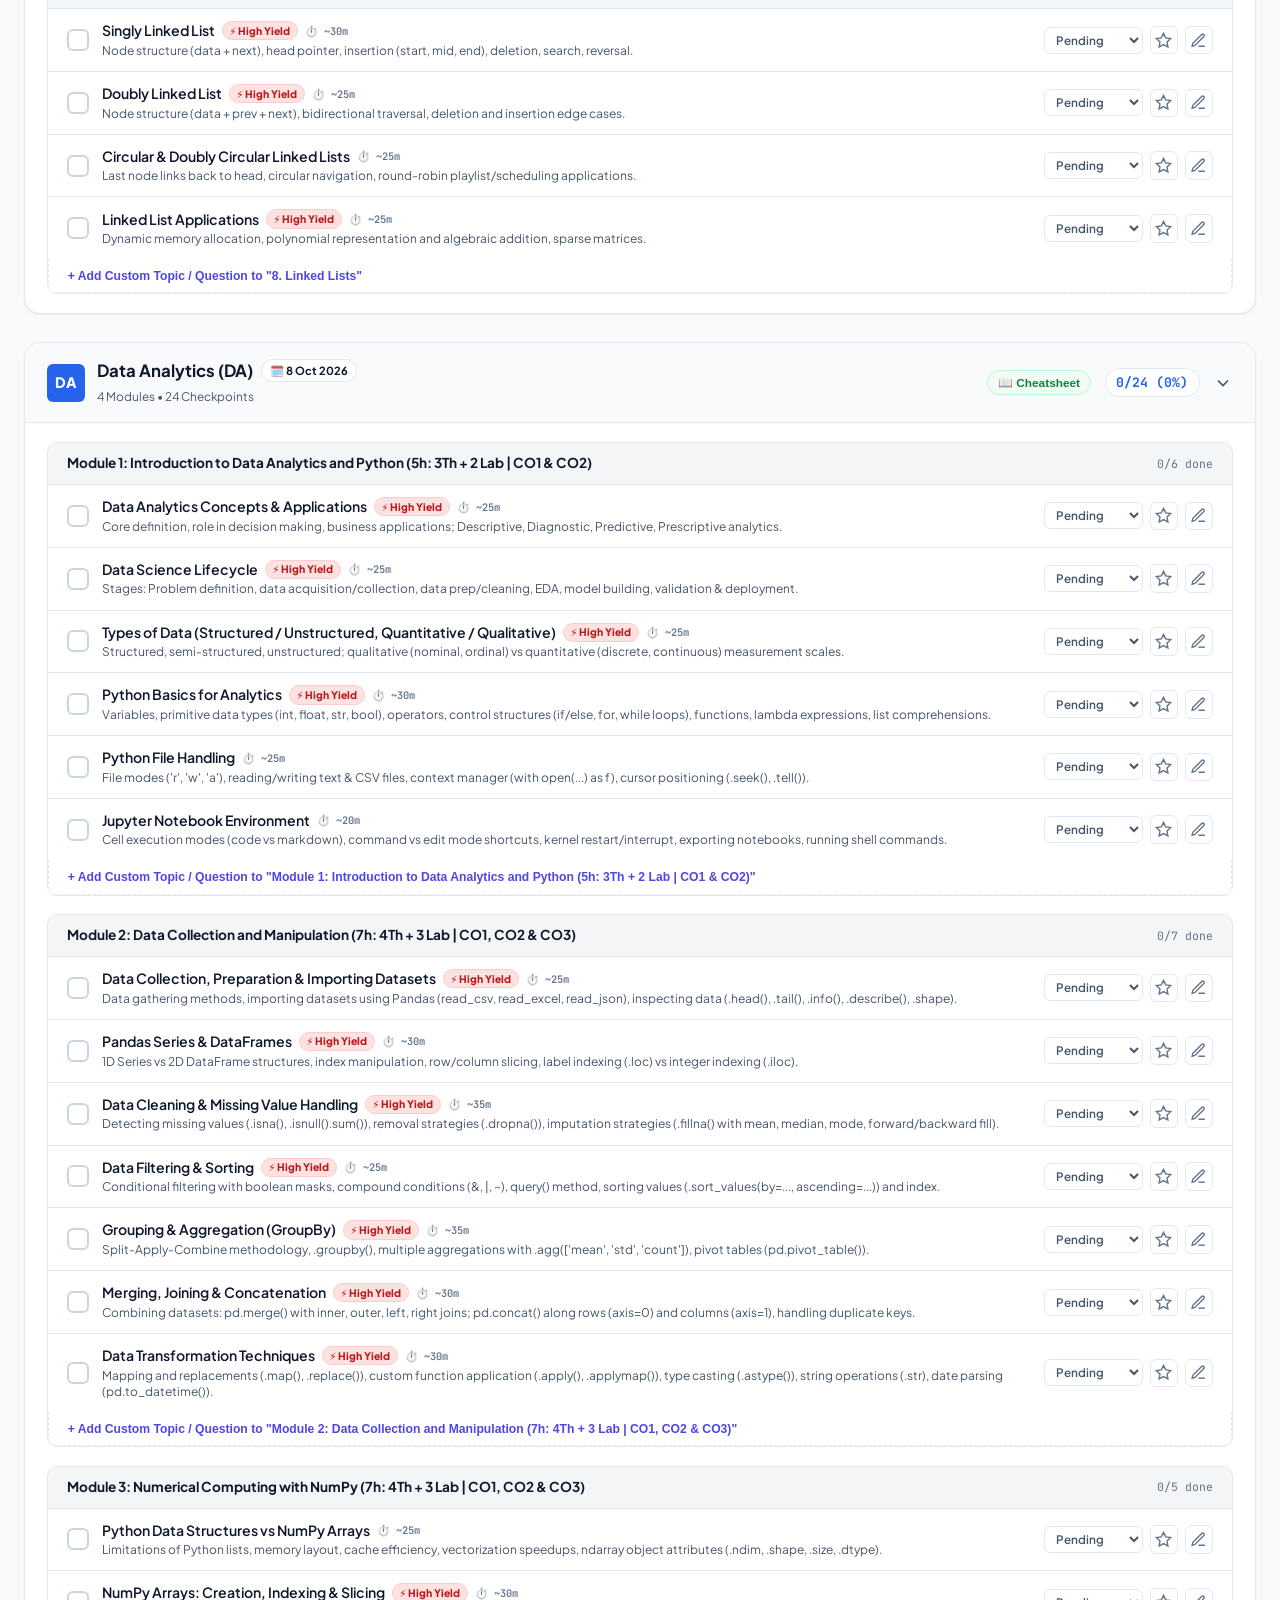
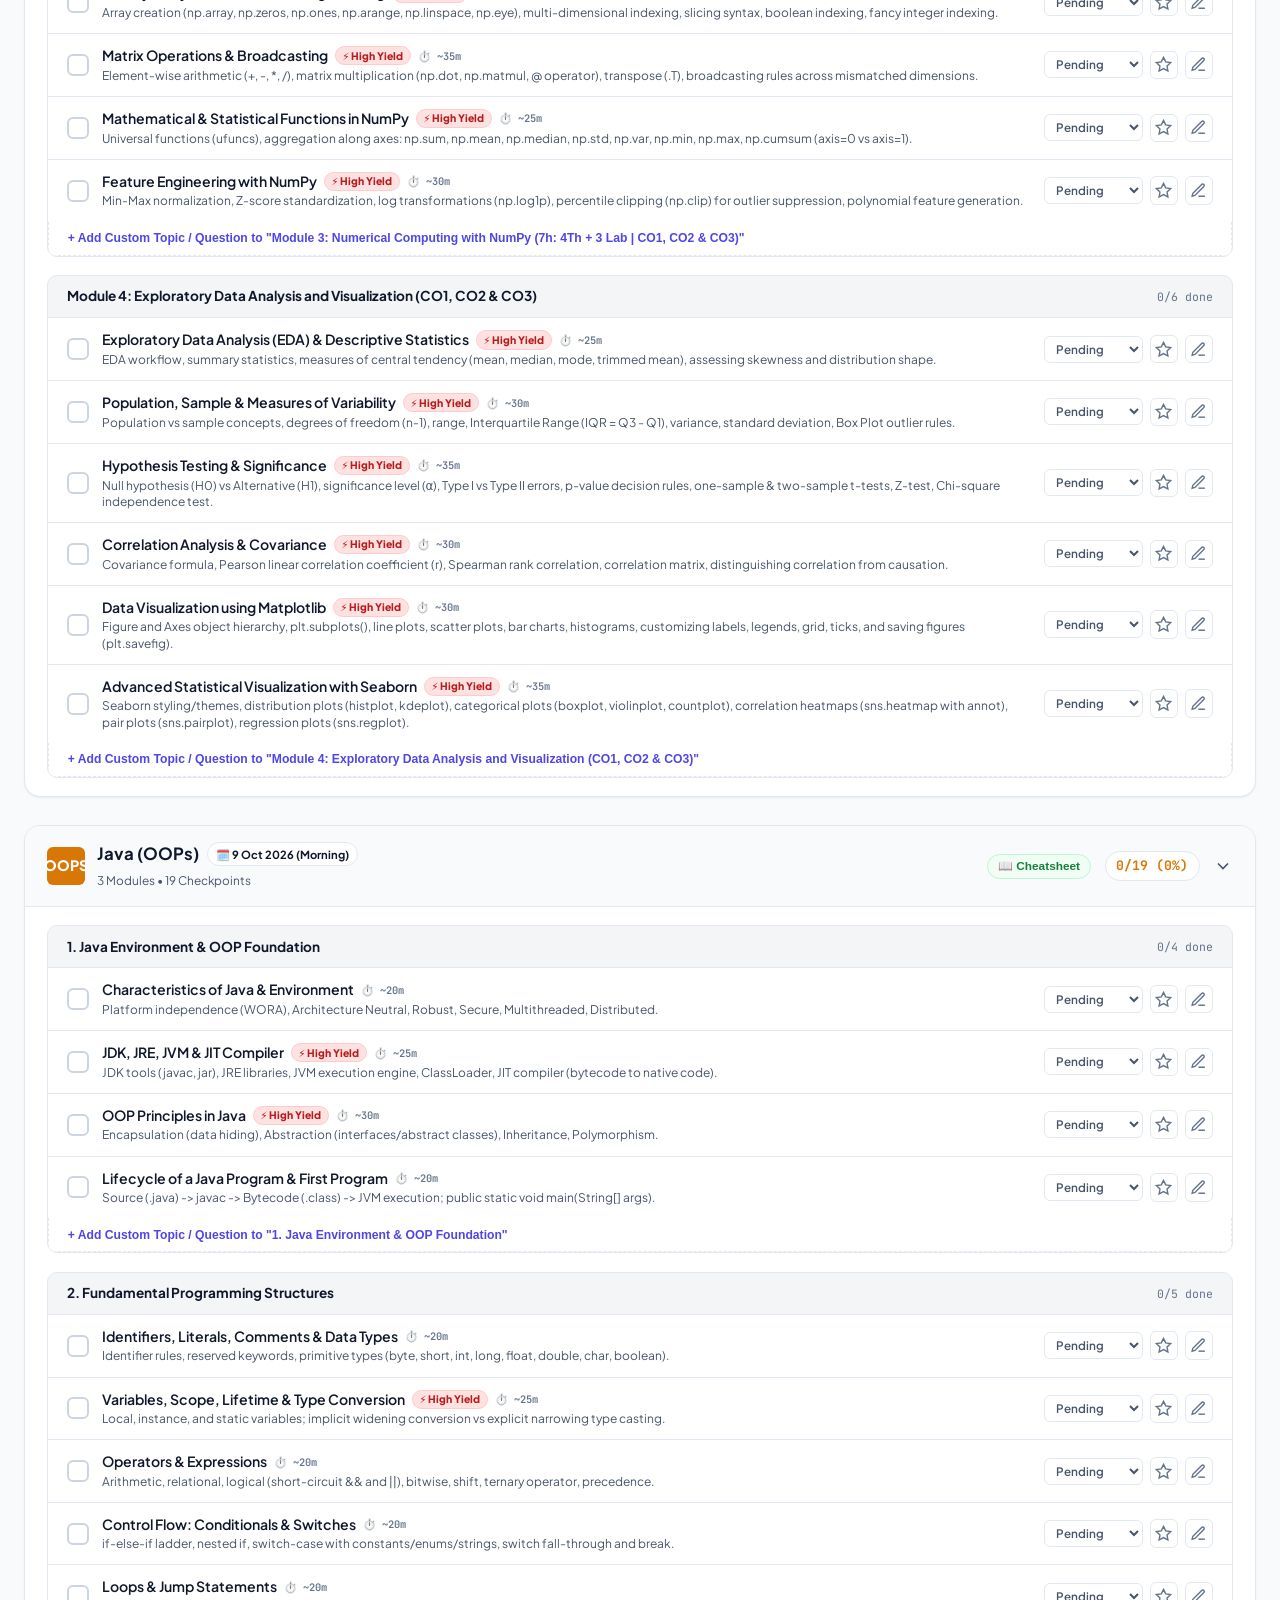
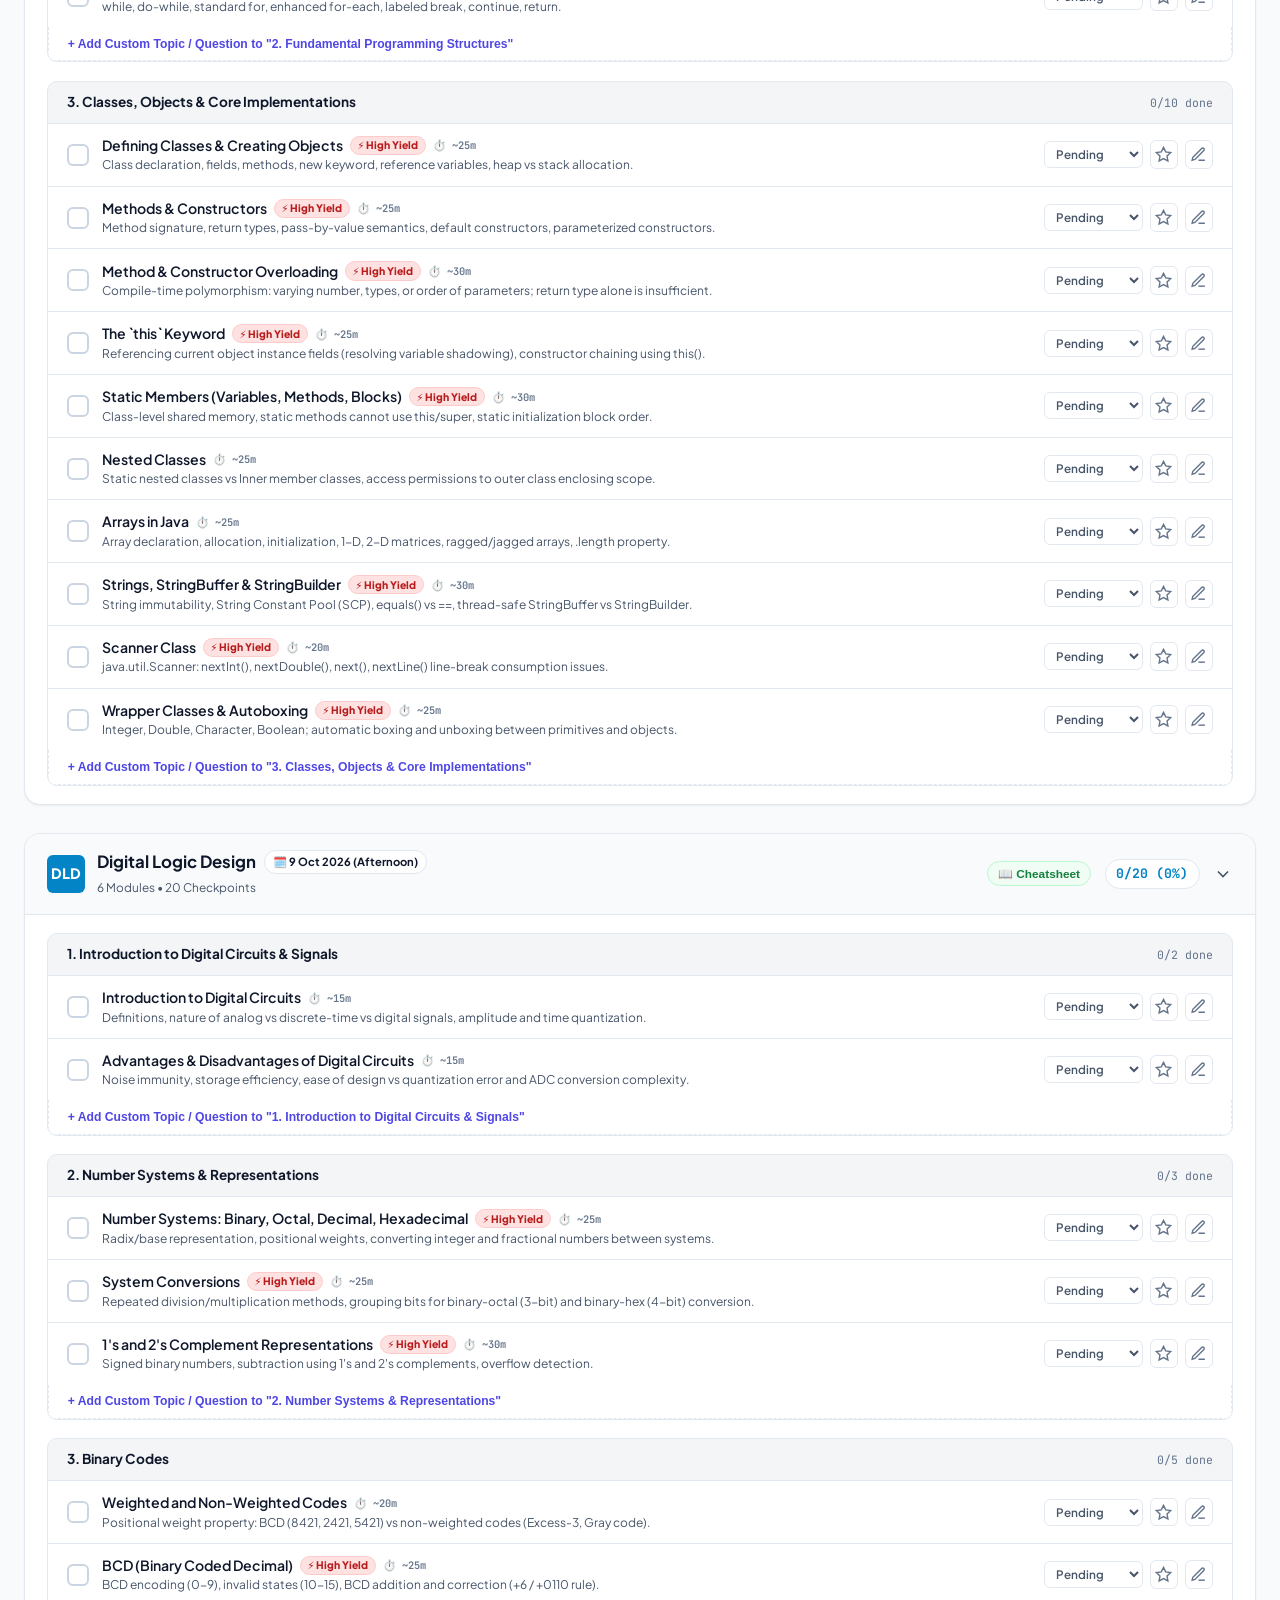
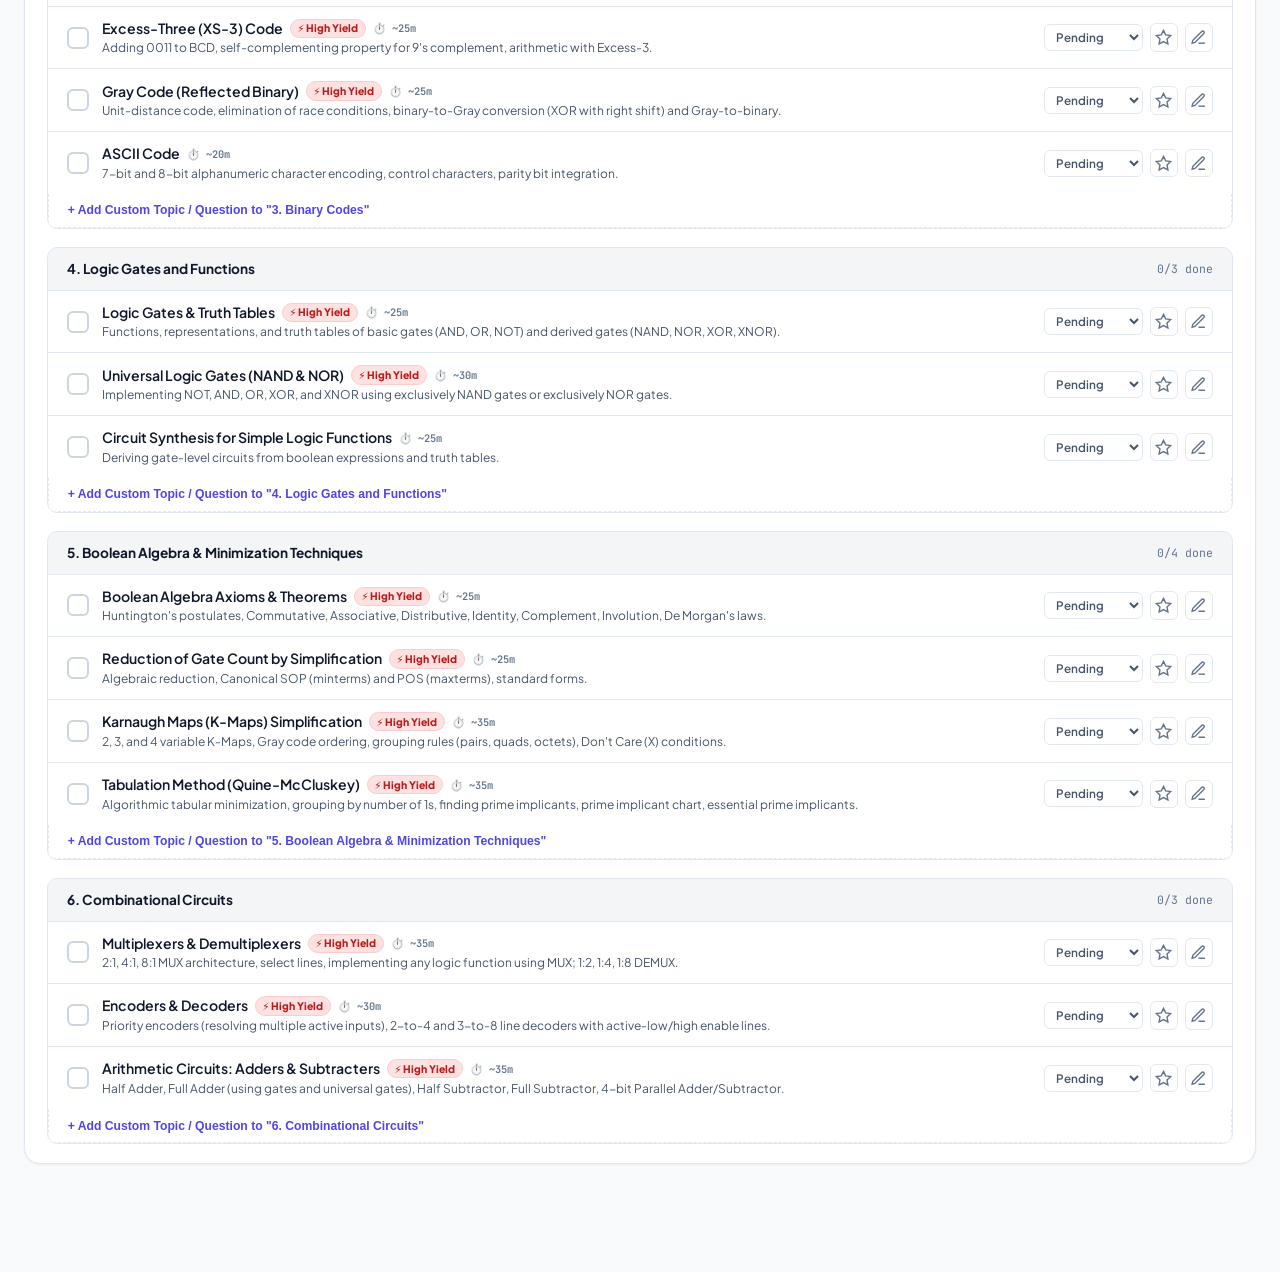
==== commit 4b1526a5: "commit" ====
--- a/tracker.html
+++ b/tracker.html
@@ -1645,6 +1645,99 @@
 }
 
 /* Print Styles */
+
+/* 6 Oct Elective Track Option Switcher */
+.elective-selector-bar {
+    display: flex;
+    align-items: center;
+    justify-content: space-between;
+    gap: 1rem;
+    flex-wrap: wrap;
+    background: var(--bg-surface);
+    border: 1px solid var(--border-subtle);
+    border-radius: var(--radius-md);
+    padding: 0.65rem 1rem;
+    margin-bottom: 1rem;
+    box-shadow: var(--shadow-sm);
+    transition: all var(--transition-fast);
+}
+
+.elective-prompt {
+    display: flex;
+    align-items: center;
+    gap: 0.65rem;
+    flex-wrap: wrap;
+}
+
+.elective-badge {
+    background: #ede9fe;
+    color: #6d28d9;
+    font-weight: 800;
+    font-size: 0.72rem;
+    letter-spacing: 0.05em;
+    padding: 0.2rem 0.6rem;
+    border-radius: var(--radius-full);
+}
+
+[data-theme="dark"] .elective-badge {
+    background: rgba(109, 40, 217, 0.25);
+    color: #c4b5fd;
+    border: 1px solid rgba(196, 181, 253, 0.2);
+}
+
+.elective-desc {
+    color: var(--text-secondary);
+    font-size: 0.82rem;
+    font-weight: 500;
+}
+
+.elective-btn-group {
+    display: inline-flex;
+    align-items: center;
+    gap: 0.35rem;
+    background: var(--bg-subtle);
+    padding: 0.25rem;
+    border-radius: var(--radius-full);
+    border: 1px solid var(--border-subtle);
+}
+
+.elective-pill-btn {
+    border: none;
+    background: transparent;
+    color: var(--text-secondary);
+    font-size: 0.78rem;
+    font-weight: 600;
+    padding: 0.35rem 0.85rem;
+    border-radius: var(--radius-full);
+    cursor: pointer;
+    transition: all var(--transition-fast);
+    display: inline-flex;
+    align-items: center;
+    gap: 0.35rem;
+}
+
+.elective-pill-btn:hover {
+    color: var(--text-main);
+    background: rgba(0, 0, 0, 0.04);
+}
+
+[data-theme="dark"] .elective-pill-btn:hover {
+    background: rgba(255, 255, 255, 0.06);
+}
+
+.elective-pill-btn.active {
+    background: #ffffff;
+    color: #4f46e5;
+    font-weight: 700;
+    box-shadow: 0 1px 4px rgba(0, 0, 0, 0.12);
+}
+
+[data-theme="dark"] .elective-pill-btn.active {
+    background: #1e293b;
+    color: #a5b4fc;
+    box-shadow: 0 1px 4px rgba(0, 0, 0, 0.4);
+}
+
 @media print {
     header, .sticky-sub-nav, .header-toolbar, .filter-controls-bar, .timer-card, .timeline-cards-row, .icon-action-btn, .status-picker, .add-custom-topic-btn, .toast-notice {
         display: none !important;
@@ -1762,6 +1855,25 @@
                 </div>
             </div>
 
+                        <!-- 6 Oct Elective Track Option Switcher -->
+            <div class="elective-selector-bar">
+                <div class="elective-prompt">
+                    <span class="elective-badge">6 OCT ELECTIVE</span>
+                    <span class="elective-desc">Choose your 6 Oct exam paper:</span>
+                </div>
+                <div class="elective-btn-group">
+                    <button class="elective-pill-btn active" id="electiveBtn-discrete" onclick="setElectiveTrack('discrete')">
+                        🔢 Discrete Math
+                    </button>
+                    <button class="elective-pill-btn" id="electiveBtn-quantum" onclick="setElectiveTrack('quantum')">
+                        ⚛️ Quantum Mechanics
+                    </button>
+                    <button class="elective-pill-btn" id="electiveBtn-both" onclick="setElectiveTrack('both')">
+                        ⚡ Show Both
+                    </button>
+                </div>
+            </div>
+
             <div class="timeline-cards-row" id="timelineCardsRow">
                 <!-- Rendered dynamically -->
             </div>
@@ -1930,7 +2042,8 @@
 
 const EXAM_SCHEDULE = [
     { id: "lade", name: "Linear Algebra & Diff Eq", code: "LA&DE", date: "2026-10-05", dateDisplay: "5 Oct", time: "09:00", color: "#db2777" },
-    { id: "discrete", name: "Discrete Mathematics", code: "DM", date: "2026-10-06", dateDisplay: "6 Oct", time: "09:00", color: "#7c3aed" },
+    { id: "discrete", name: "Discrete Mathematics (Elective)", code: "DM", date: "2026-10-06", dateDisplay: "6 Oct", time: "09:00", color: "#7c3aed" },
+    { id: "quantum", name: "Quantum Mechanics & Computing (Elective)", code: "QM", date: "2026-10-06", dateDisplay: "6 Oct", time: "09:00", color: "#06b6d4" },
     { id: "dsa", name: "Data Structures & Algos", code: "DSA", date: "2026-10-07", dateDisplay: "7 Oct", time: "09:00", color: "#059669" },
     { id: "da", name: "Data Analytics (DA)", code: "DA", date: "2026-10-08", dateDisplay: "8 Oct", time: "09:00", color: "#2563eb" },
     { id: "java", name: "Java (OOPs)", code: "OOPS", date: "2026-10-09", dateDisplay: "9 Oct (Morning)", time: "09:00", color: "#d97706" },
@@ -1952,7 +2065,17 @@
         { title: "Linear Recurrence (Repeated Roots)", formula: "a_n = (α1 + α2 * n) * (r)^n", desc: "When characteristic equation has repeated root r1 = r2 = r." },
         { title: "Properties of Relations", formula: "Reflexive: (a,a)∈R | Sym: (a,b)∈R => (b,a)∈R | Trans: (a,b),(b,c)∈R => (a,c)∈R", desc: "Equivalence = Reflexive + Symmetric + Transitive. Poset = Reflexive + Antisymmetric + Transitive." }
     ],
-    dsa: [
+        quantum: [
+        { title: "De Broglie Matter Wavelength", formula: "λ = h / p = h / (m * v)  |  p = ħ * k", desc: "Relates particle momentum to its quantum matter wave wavelength (h = 6.626e-34 J·s, ħ = h / 2π)." },
+        { title: "Heisenberg Uncertainty Principle", formula: "Δx * Δp ≥ ħ / 2   and   ΔE * Δt ≥ ħ / 2", desc: "Fundamental limit on simultaneous precision of position/momentum and energy/lifetime measurements." },
+        { title: "Time-Independent Schrödinger Equation (TISE)", formula: "-(ħ^2 / 2m) * (d^2ψ / dx^2) + V(x)ψ = Eψ   or   Ĥψ = Eψ", desc: "1D Infinite Potential Well (0 to L): En = (n^2 * π^2 * ħ^2) / (2 * m * L^2), ψn(x) = √(2/L) * sin(nπx/L)." },
+        { title: "Qubit State Vector & Normalization", formula: "|ψ⟩ = α|0⟩ + β|1⟩  with  |α|^2 + |β|^2 = 1", desc: "Superposition of computational basis states. Probability of measuring |0⟩ is |α|^2; |1⟩ is |β|^2." },
+        { title: "Bloch Sphere Coordinates", formula: "|ψ⟩ = cos(θ/2)|0⟩ + e^(iφ)sin(θ/2)|1⟩", desc: "θ ∈ [0, π] determines latitude; φ ∈ [0, 2π) determines longitude on unit Bloch sphere." },
+        { title: "Pauli Logic Gates & Hadamard", formula: "X = [[0,1],[1,0]] | Z = [[1,0],[0,-1]] | H = 1/√2 * [[1,1],[1,-1]]", desc: "Pauli-X is NOT/bit-flip; Pauli-Z is phase-flip; Hadamard creates equal superposition H|0⟩ = |+⟩, H|1⟩ = |-⟩." },
+        { title: "Controlled-NOT (CNOT) & Bell States", formula: "CNOT|c, t⟩ = |c, t ⊕ c⟩  |  |Φ+⟩ = (|00⟩ + |11⟩) / √2", desc: "CNOT flips target qubit iff control qubit is |1⟩. Combined with Hadamard, creates maximally entangled Bell pairs." },
+        { title: "Quantum Tunneling Transmission Coefficient", formula: "T ≈ e^(-2 * κ * a)  where  κ = √[2m(V0 - E)] / ħ", desc: "Exponential probability decay of a quantum particle penetrating a finite potential barrier of width a (E < V0)." }
+    ],
+dsa: [
         { title: "Array Address Formulas (1-Based/0-Based)", formula: "RMO: Base + [i * n + j] * w  |  CMO: Base + [j * m + i] * w", desc: "RMO stores row after row; CMO stores column after column. w is byte size of element." },
         { title: "Sorting Comparison & Bounds", formula: "Merge Sort: O(n log n) [Stable, O(n) space] | Quick Sort: O(n log n) avg, O(n^2) worst [In-place]", desc: "Decision tree lower bound for comparison sort is Ω(n log n). Insertion sort is O(n) best for nearly-sorted data." },
         { title: "Binary Search Recurrence", formula: "T(n) = T(n/2) + O(1) => O(log n)", desc: "Array must be sorted. Mid calculation: mid = low + (high - low) / 2 to prevent overflow." },
@@ -2089,7 +2212,43 @@
             }
         ]
     },
-    {
+        {
+        id: "quantum",
+        name: "Quantum Mechanics & Computing",
+        shortName: "Quantum",
+        examDate: "2026-10-06",
+        examDateDisplay: "6 Oct 2026",
+        icon: "⚛️",
+        color: "#06b6d4",
+        glow: "rgba(6, 182, 212, 0.2)",
+        modules: [
+            {
+                name: "1. Basic Concepts of Quantum Mechanics",
+                topics: [
+                    { id: "qm-particles-waves", title: "Particles and Waves & Wave-Particle Duality", desc: "De Broglie hypothesis (λ = h/p), photoelectric effect, Compton scattering, Davisson-Germer electron diffraction, dual nature of radiation and matter.", minutes: 25, highYield: true },
+                    { id: "qm-uncertainty-principle", title: "Heisenberg Uncertainty Principle", desc: "Position-momentum (Δx·Δp ≥ ħ/2) and energy-time (ΔE·Δt ≥ ħ/2) limits, zero-point energy, non-existence of electrons in nucleus.", minutes: 30, highYield: true },
+                    { id: "qm-wavefunctions-born", title: "Wavefunctions & Born's Probabilistic Interpretation", desc: "Physical meaning of wave function ψ(x,t), probability density |ψ|^2, normalization condition, continuity and single-valued boundary conditions.", minutes: 25, highYield: true },
+                    { id: "qm-superposition-principle", title: "Superposition Principle & State Expansion", desc: "Linear combination of eigenstates, probability amplitudes, measurement postulate, state collapse from superposition to basis state.", minutes: 25, highYield: true },
+                    { id: "qm-schrodinger-equation", title: "Schrödinger Equation (TDSE & TISE)", desc: "Time-Dependent & Time-Independent equations, Hamiltonian Ĥψ = Eψ, 1D Infinite Potential Well (energies En = n^2 π^2 ħ^2 / 2mL^2).", minutes: 35, highYield: true },
+                    { id: "qm-quantum-operators", title: "Quantum Operators & Expectation Values", desc: "Hermitian operators: position x, momentum p = -iħ ∂/∂x, Hamiltonian Ĥ, commutation relations [x, p] = iħ, expectation values <A>.", minutes: 30, highYield: true },
+                    { id: "qm-quantum-tunneling", title: "Quantum Tunneling & Potential Barriers", desc: "Particle incident on finite barrier (E < V0), evanescent decay, transmission coefficient T ≈ exp(-2κa), applications: alpha decay, STM microscope.", minutes: 30, highYield: true },
+                    { id: "qm-quantum-entanglement", title: "Quantum Entanglement & Bell States", desc: "Composite states, entangled vs separable systems, EPR paradox, Bell's theorem, 4 Bell basis states (|Φ±⟩, |Ψ±⟩), quantum teleportation.", minutes: 30, highYield: true }
+                ]
+            },
+            {
+                name: "2. Classical vs Quantum Computing & Logic Gates",
+                topics: [
+                    { id: "qc-classical-vs-quantum", title: "Classical vs Quantum Computing", desc: "Comparison of classical Turing machines and quantum processors, deterministic vs probabilistic computation, exponential state space (2^n amplitudes).", minutes: 25, highYield: true },
+                    { id: "qc-bits-vs-qubits", title: "Bits vs Qubits Representation", desc: "Classical bit (0/1) vs quantum bit |ψ⟩ = α|0⟩ + β|1⟩, complex amplitudes (|α|^2 + |β|^2 = 1), Dirac bra-ket notation, measurement projection.", minutes: 25, highYield: true },
+                    { id: "qc-bloch-sphere", title: "Bloch Sphere Representation", desc: "Unit sphere geometric mapping: |ψ⟩ = cos(θ/2)|0⟩ + e^(iφ)sin(θ/2)|1⟩, poles (|0⟩, |1⟩), equator superpositions (|+⟩, |-⟩, |+i⟩, |-i⟩).", minutes: 30, highYield: true },
+                    { id: "qc-single-qubit-gates", title: "Single-Qubit Logic Gates (Pauli X, Y, Z, H, S, T)", desc: "Unitary matrices: Pauli-X (NOT), Pauli-Y, Pauli-Z (phase flip), Hadamard H (creates superposition), Phase gates S and T.", minutes: 35, highYield: true },
+                    { id: "qc-cnot-multi-qubit", title: "Multi-Qubit Gates & CNOT (Controlled-NOT)", desc: "CNOT matrix and truth table, control and target qubit action, Toffoli (CCNOT) gate, reversible computing, tensor products.", minutes: 35, highYield: true },
+                    { id: "qc-quantum-circuits", title: "Quantum Circuits & Bell State Circuit", desc: "Constructing circuits: Hadamard on qubit 1 followed by CNOT targeting qubit 2 yields Bell state |Φ+⟩, No-Cloning Theorem.", minutes: 30, highYield: true }
+                ]
+            }
+        ]
+    },
+{
         id: "dsa",
         name: "Data Structures & Algorithms",
         shortName: "DSA",
@@ -2349,12 +2508,14 @@
 const STORAGE_KEY = 'mid_sem_exam_tracker_v3';
 const THEME_KEY = 'mid_sem_exam_theme_pref';
 const SOUND_KEY = 'mid_sem_exam_sound_pref';
+const ELECTIVE_KEY = 'mid_sem_elective_track_pref';
 
 // Application State
 let appState = {
     topics: {},              // id -> { status, starred, notes }
     customTopics: {},        // moduleId -> [ { id, title, desc, status, starred, notes } ]
     collapsedSubjects: {},   // subjectId -> bool
+    electiveTrack: 'discrete', // 'discrete' | 'quantum' | 'both'
     pomodoro: {
         timeLeft: 25 * 60,
         isRunning: false,
@@ -2510,6 +2671,59 @@
 // Boot & Initialization
 // ==========================================
 
+
+// ==========================================
+// Elective Track Filter Helpers (6 Oct: Discrete vs Quantum)
+// ==========================================
+
+function getActiveSyllabusData() {
+    const track = appState.electiveTrack || 'discrete';
+    return SYLLABUS_DATA.filter(sub => {
+        if (sub.id === 'quantum' && track === 'discrete') return false;
+        if (sub.id === 'discrete' && track === 'quantum') return false;
+        return true;
+    });
+}
+
+function getActiveExamSchedule() {
+    const track = appState.electiveTrack || 'discrete';
+    return EXAM_SCHEDULE.filter(exam => {
+        if (exam.id === 'quantum' && track === 'discrete') return false;
+        if (exam.id === 'discrete' && track === 'quantum') return false;
+        return true;
+    });
+}
+
+function setElectiveTrack(track) {
+    if (!['discrete', 'quantum', 'both'].includes(track)) return;
+    appState.electiveTrack = track;
+    localStorage.setItem(ELECTIVE_KEY, track);
+    persistState();
+    updateElectiveButtonsUI();
+    renderStickySubjectNav();
+    renderTimelineStrip();
+    renderSubjectMiniCards();
+    renderSubjectsAccordions();
+    updateMasterMetrics();
+
+    const trackNames = {
+        discrete: 'Discrete Mathematics 🔢',
+        quantum: 'Quantum Mechanics & Computing ⚛️',
+        both: 'Both Electives (Discrete + Quantum) ⚡'
+    };
+    showToastNotification(`Track switched: ${trackNames[track]}`);
+}
+
+function updateElectiveButtonsUI() {
+    const track = appState.electiveTrack || 'discrete';
+    ['discrete', 'quantum', 'both'].forEach(t => {
+        const btn = document.getElementById(`electiveBtn-${t}`);
+        if (btn) {
+            btn.classList.toggle('active', t === track);
+        }
+    });
+}
+
 function initApp() {
     loadThemePreference();
     loadSoundPreference();
@@ -2606,13 +2820,14 @@
 function renderStickySubjectNav() {
     const nav = document.getElementById('stickySubNav');
     if (!nav) return;
+    const activeSubs = getActiveSyllabusData();
     nav.innerHTML = `
         <button class="nav-pill-btn active-pill" id="nav-pill-all" onclick="handleFilterClick('all', null)">
-            ⚡ All (${SYLLABUS_DATA.length})
+            ⚡ All (${activeSubs.length})
         </button>
     `;
 
-    SYLLABUS_DATA.forEach(sub => {
+    activeSubs.forEach(sub => {
         const btn = document.createElement('button');
         btn.className = 'nav-pill-btn';
         btn.id = `nav-pill-${sub.id}`;
@@ -2634,7 +2849,7 @@
         });
     }, { rootMargin: '-20% 0px -70% 0px' });
 
-    SYLLABUS_DATA.forEach(sub => {
+    getActiveSyllabusData().forEach(sub => {
         const el = document.getElementById(`section-${sub.id}`);
         if (el) observer.observe(el);
     });
@@ -2652,7 +2867,7 @@
     const now = new Date().getTime();
     let nextExamFound = false;
 
-    EXAM_SCHEDULE.forEach(exam => {
+    getActiveExamSchedule().forEach(exam => {
         const examTargetTime = new Date(`${exam.date}T${exam.time}:00`).getTime();
         const diff = examTargetTime - now;
         const isPast = diff <= 0;
@@ -2694,7 +2909,7 @@
 function initGlobalCountdowns() {
     setInterval(() => {
         const now = new Date().getTime();
-        EXAM_SCHEDULE.forEach(exam => {
+        getActiveExamSchedule().forEach(exam => {
             const el = document.getElementById(`timeline-cd-${exam.id}`);
             if (el) {
                 const examTargetTime = new Date(`${exam.date}T${exam.time}:00`).getTime();
@@ -2721,7 +2936,7 @@
     let ladeTotal = 0;
     let ladeDone = 0;
 
-    SYLLABUS_DATA.forEach(sub => {
+    getActiveSyllabusData().forEach(sub => {
         sub.modules.forEach(mod => {
             mod.topics.forEach(t => {
                 totalTopics++;
@@ -2813,7 +3028,7 @@
     if (!grid) return;
     grid.innerHTML = '';
 
-    SYLLABUS_DATA.forEach(sub => {
+    getActiveSyllabusData().forEach(sub => {
         let total = 0;
         let done = 0;
         sub.modules.forEach(m => {
@@ -2856,7 +3071,7 @@
 }
 
 function refreshSubjectCardsData() {
-    SYLLABUS_DATA.forEach(sub => {
+    getActiveSyllabusData().forEach(sub => {
         let total = 0;
         let done = 0;
         sub.modules.forEach(m => {
@@ -2883,7 +3098,7 @@
 }
 
 function refreshSubjectHeaderScores() {
-    SYLLABUS_DATA.forEach(sub => {
+    getActiveSyllabusData().forEach(sub => {
         let subTotal = 0;
         let subDone = 0;
         sub.modules.forEach(m => {
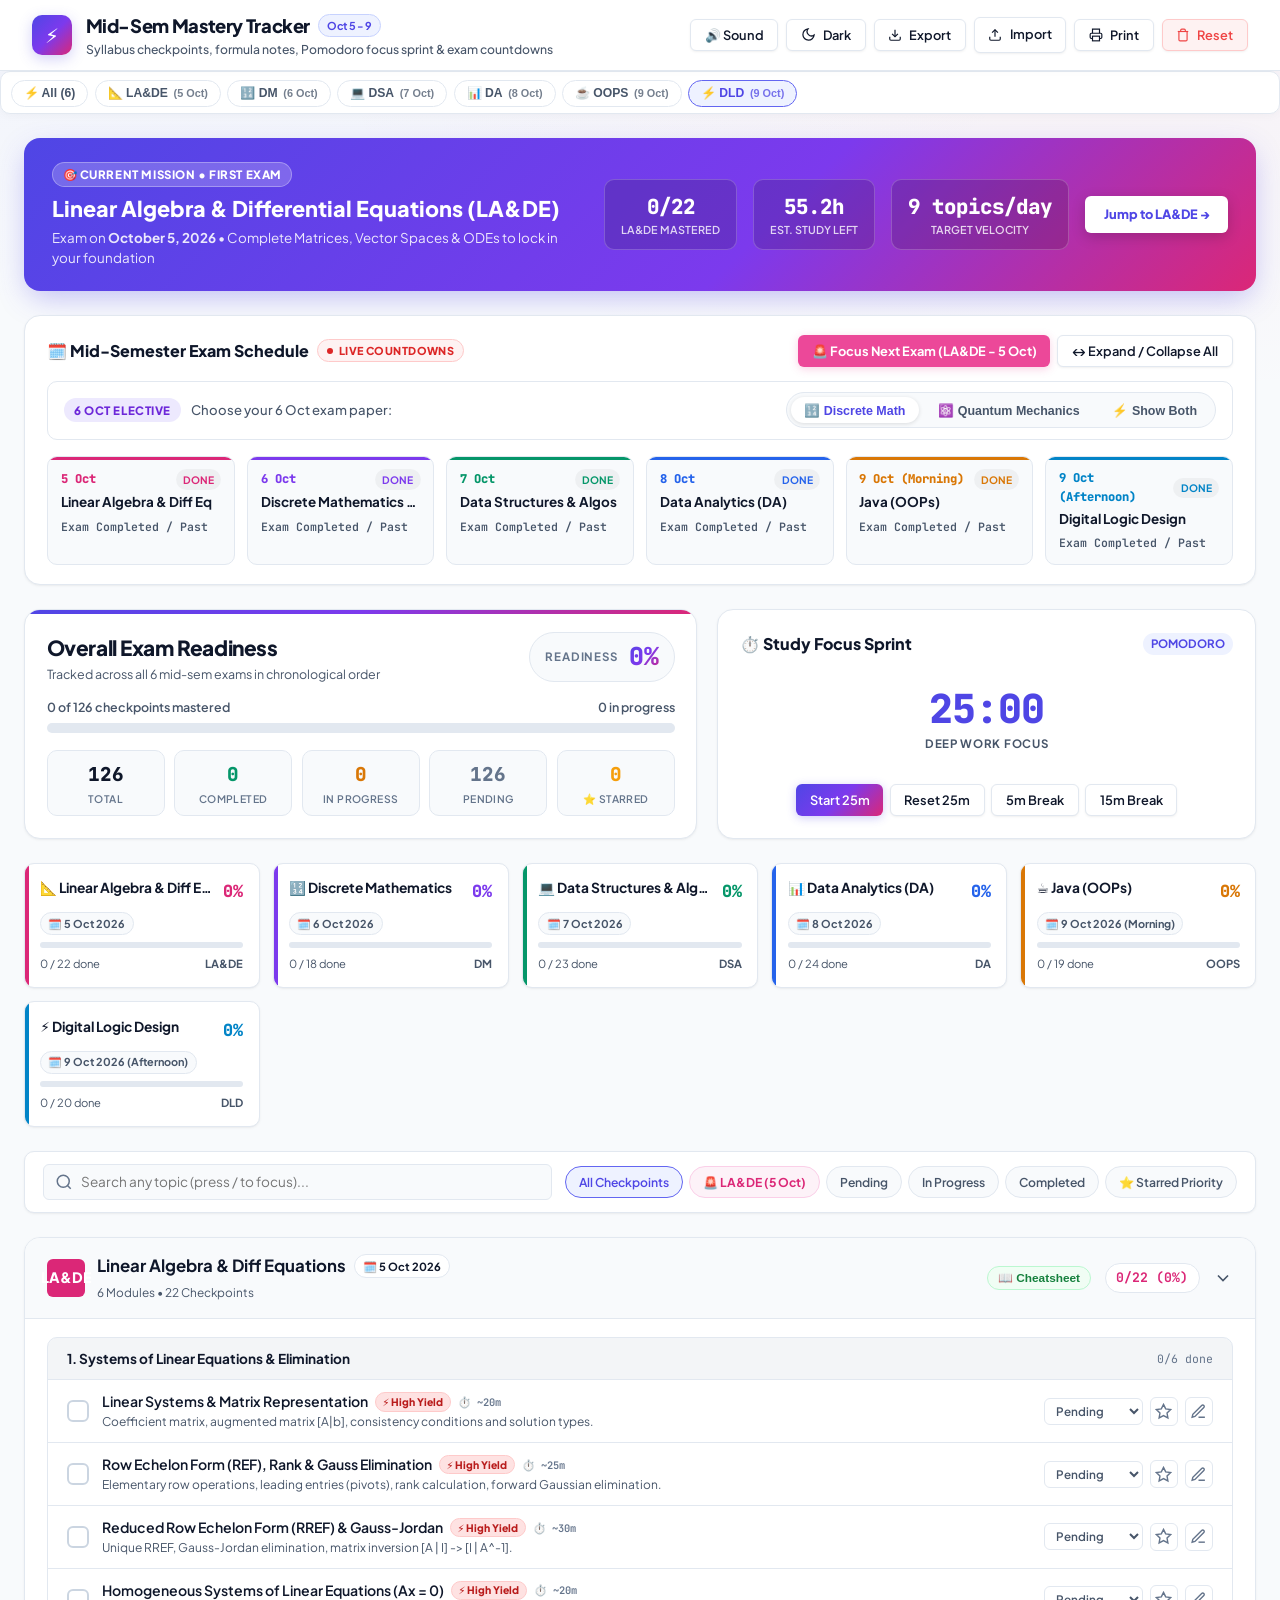
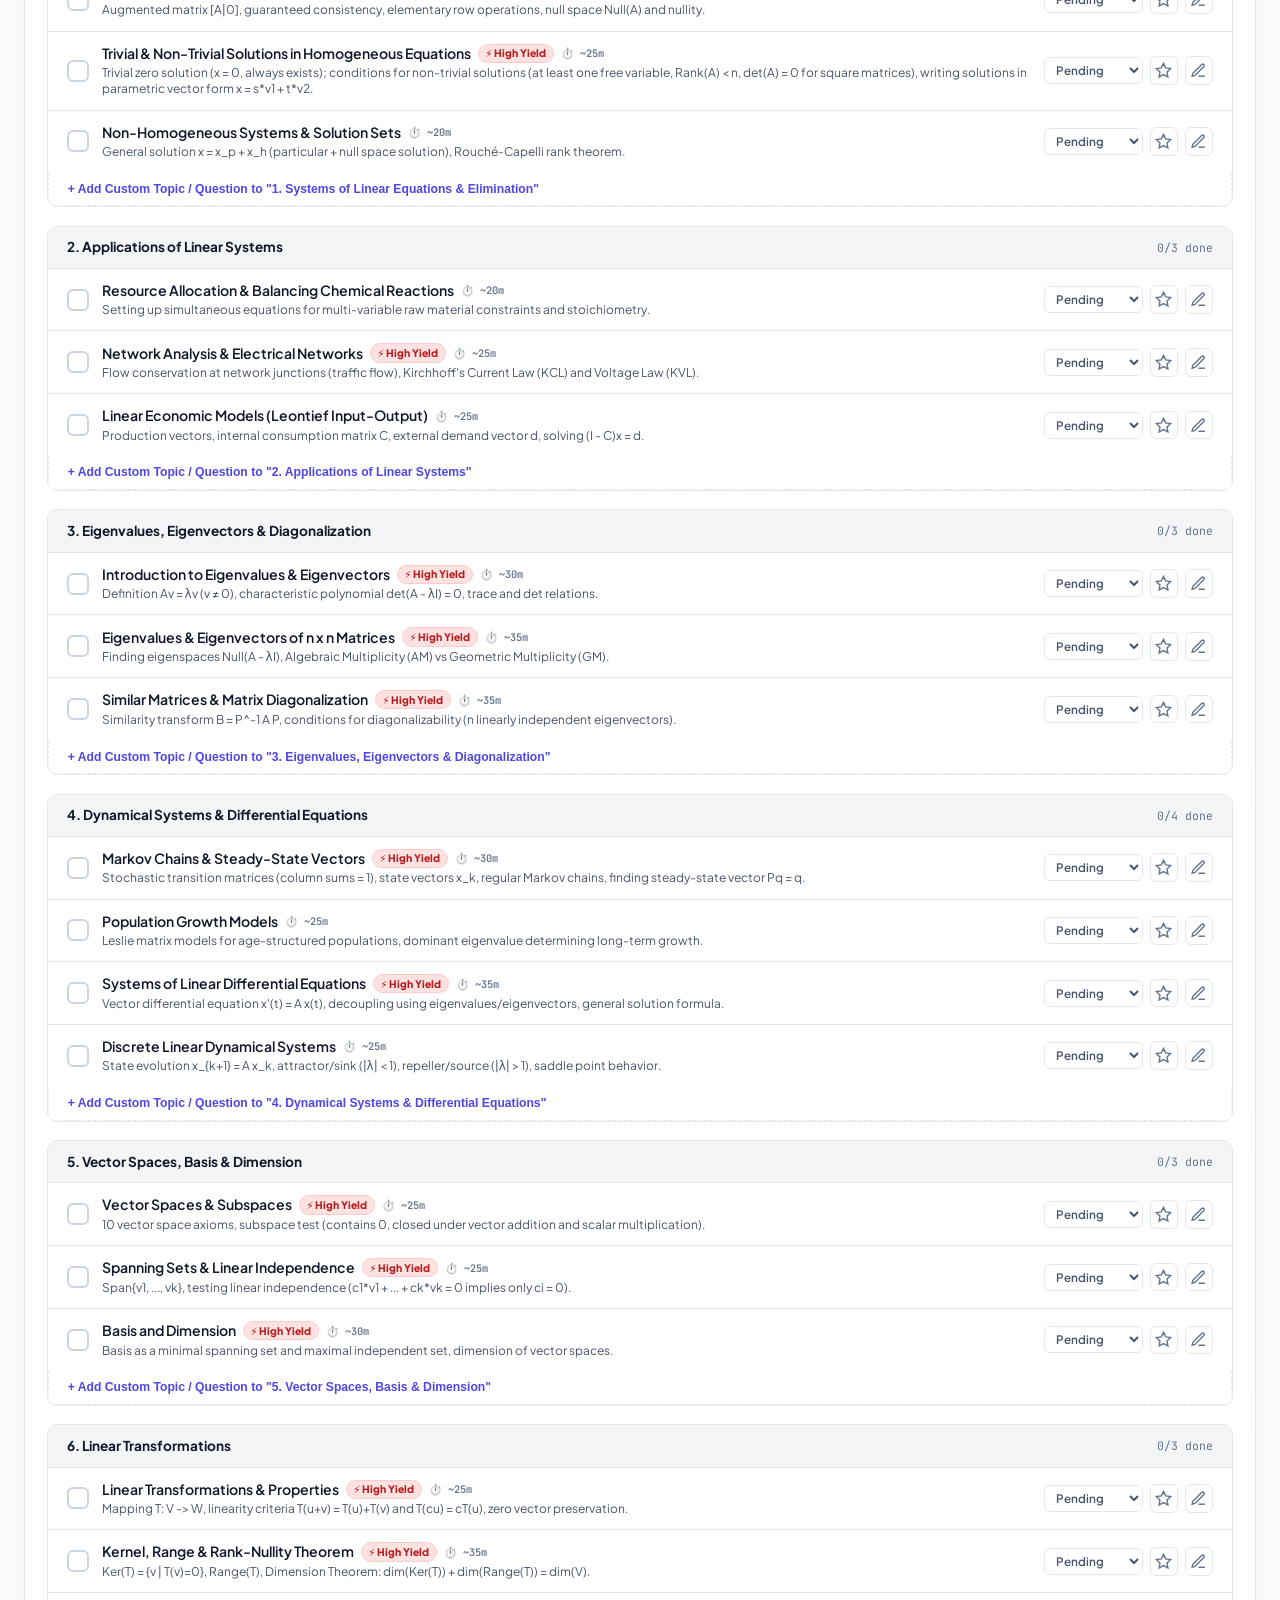
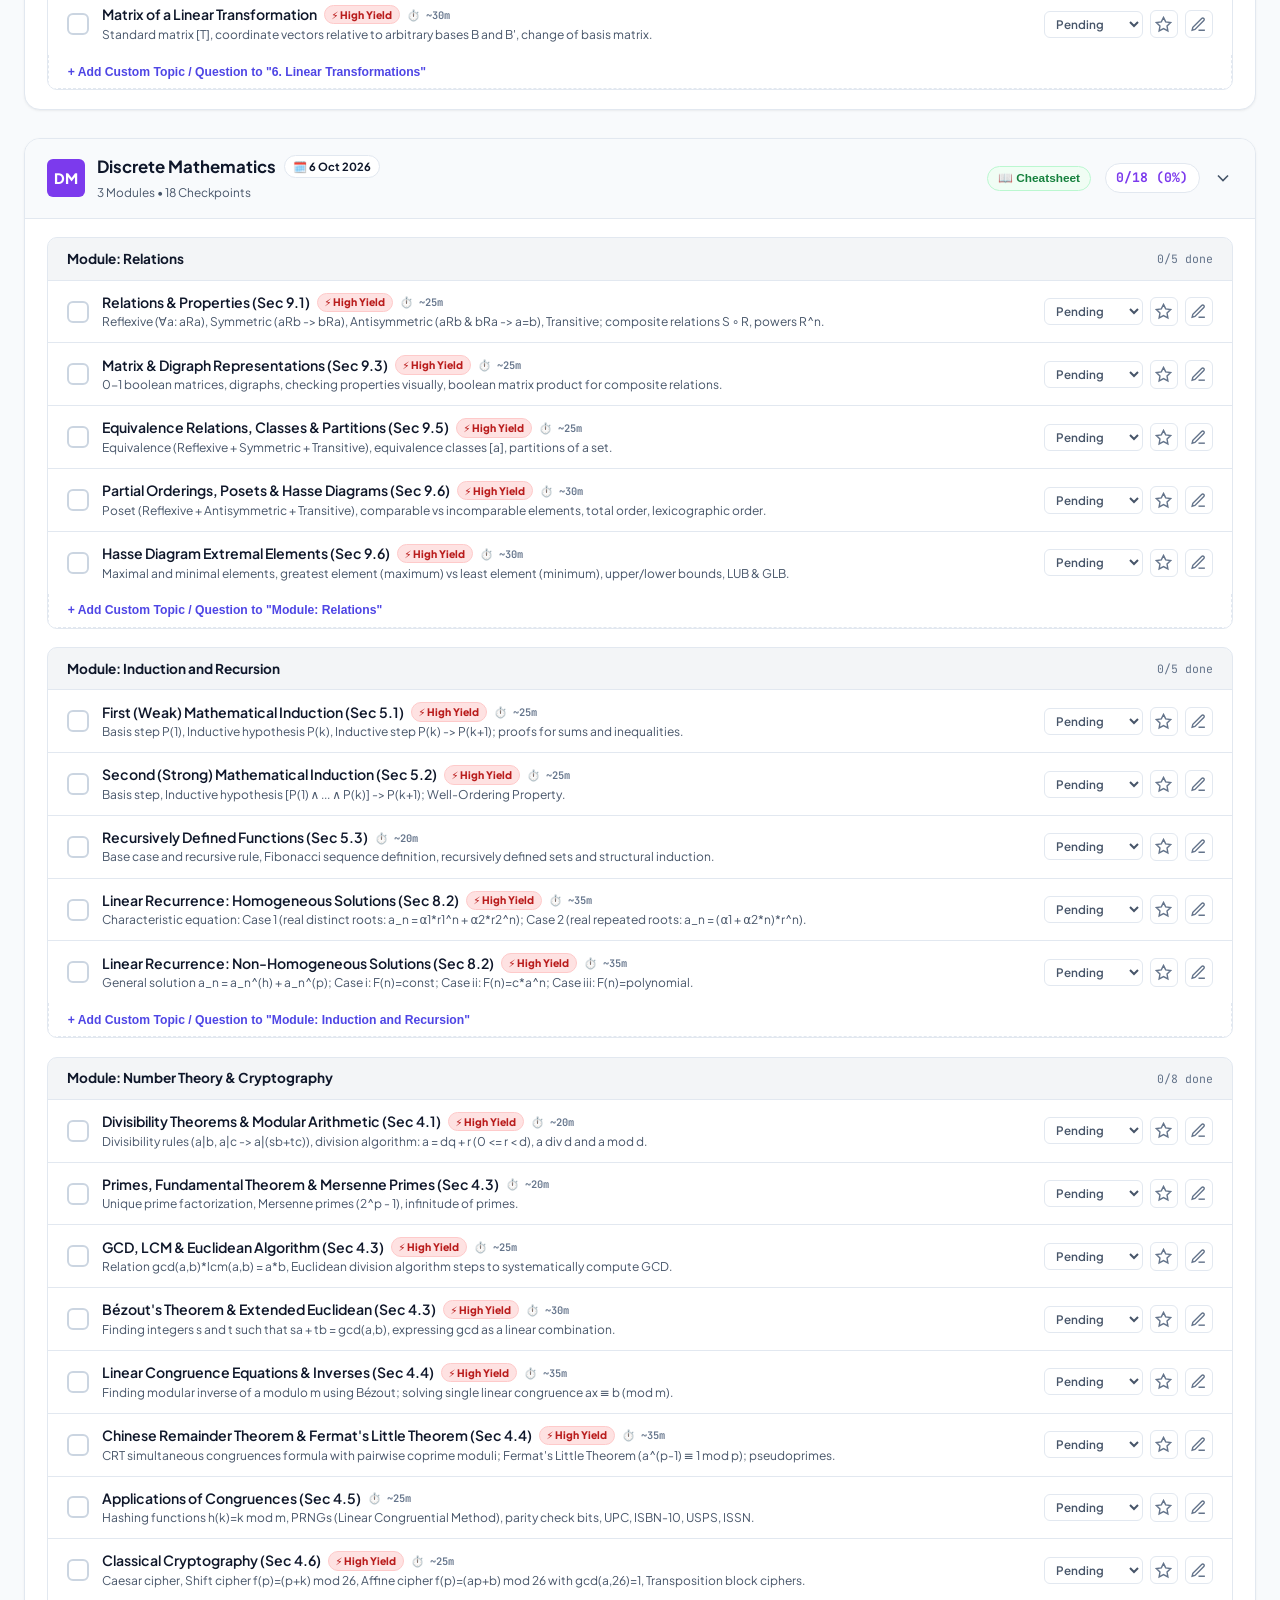
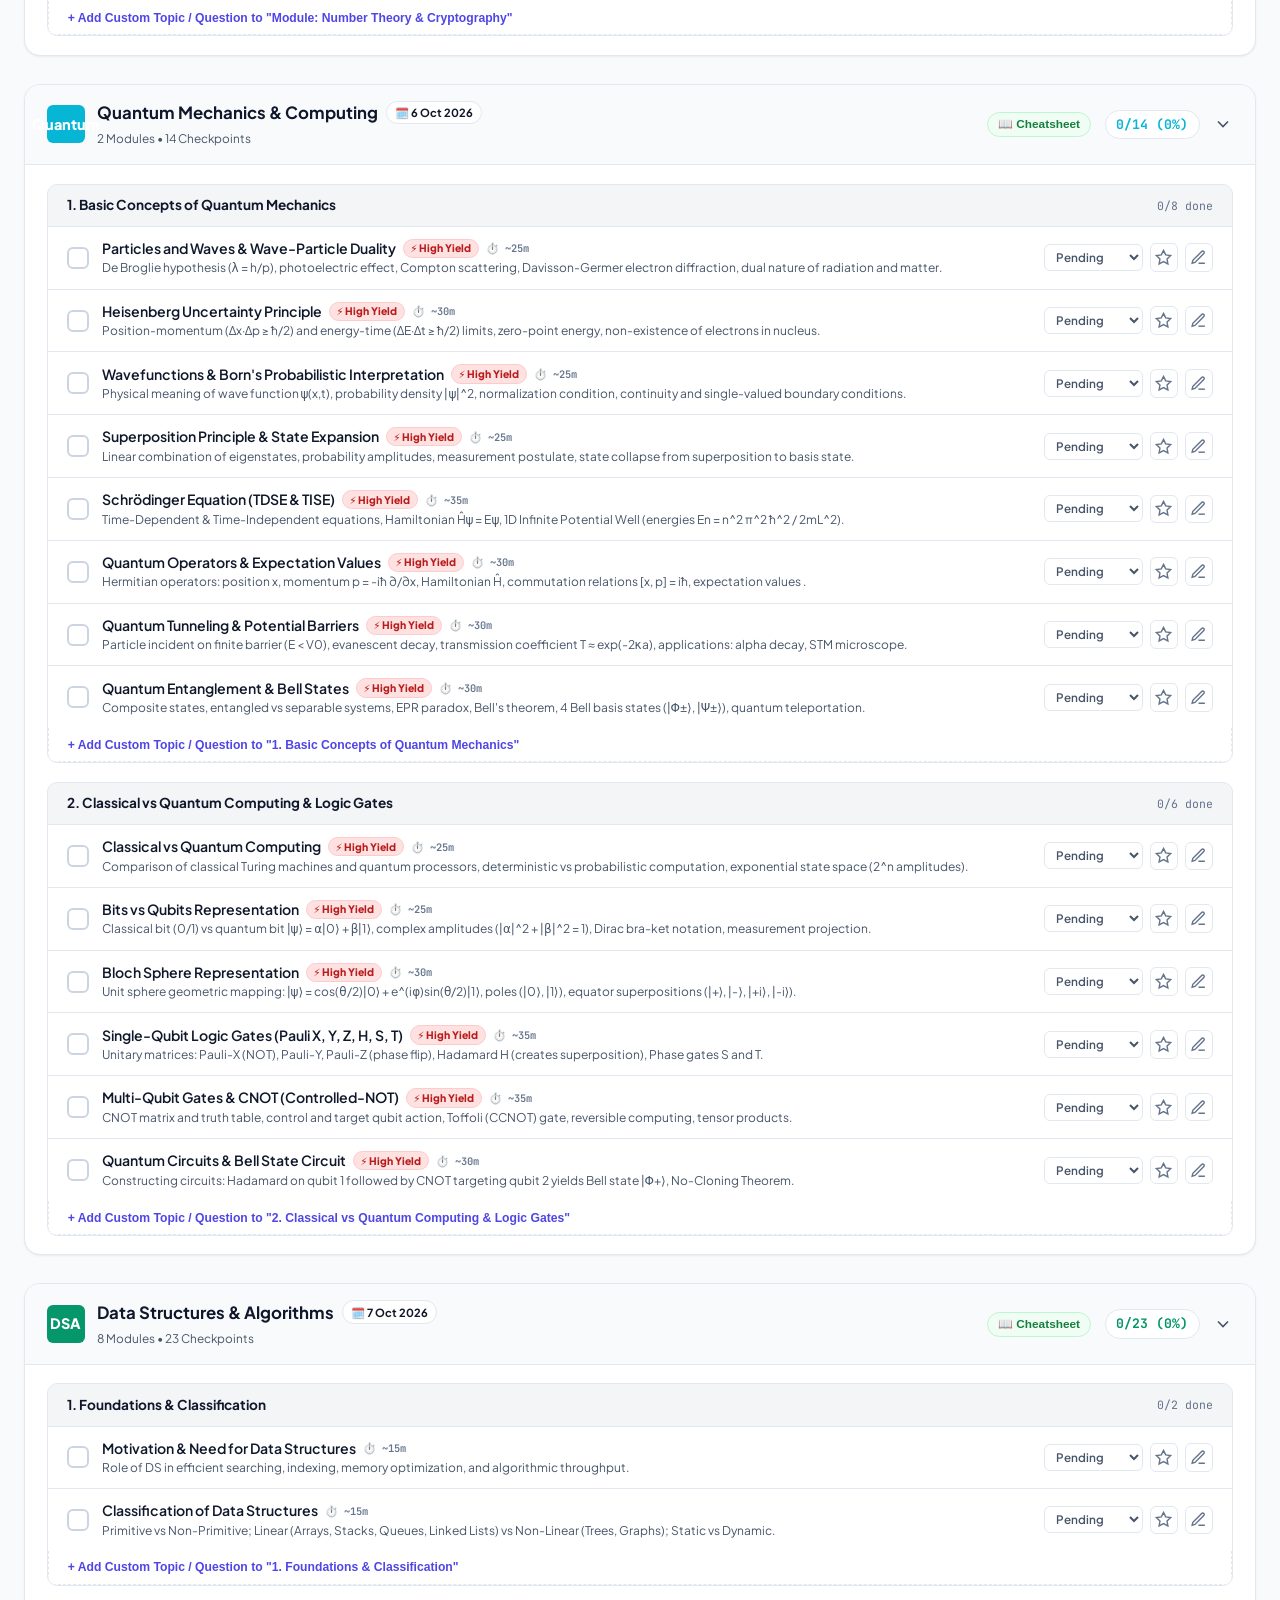
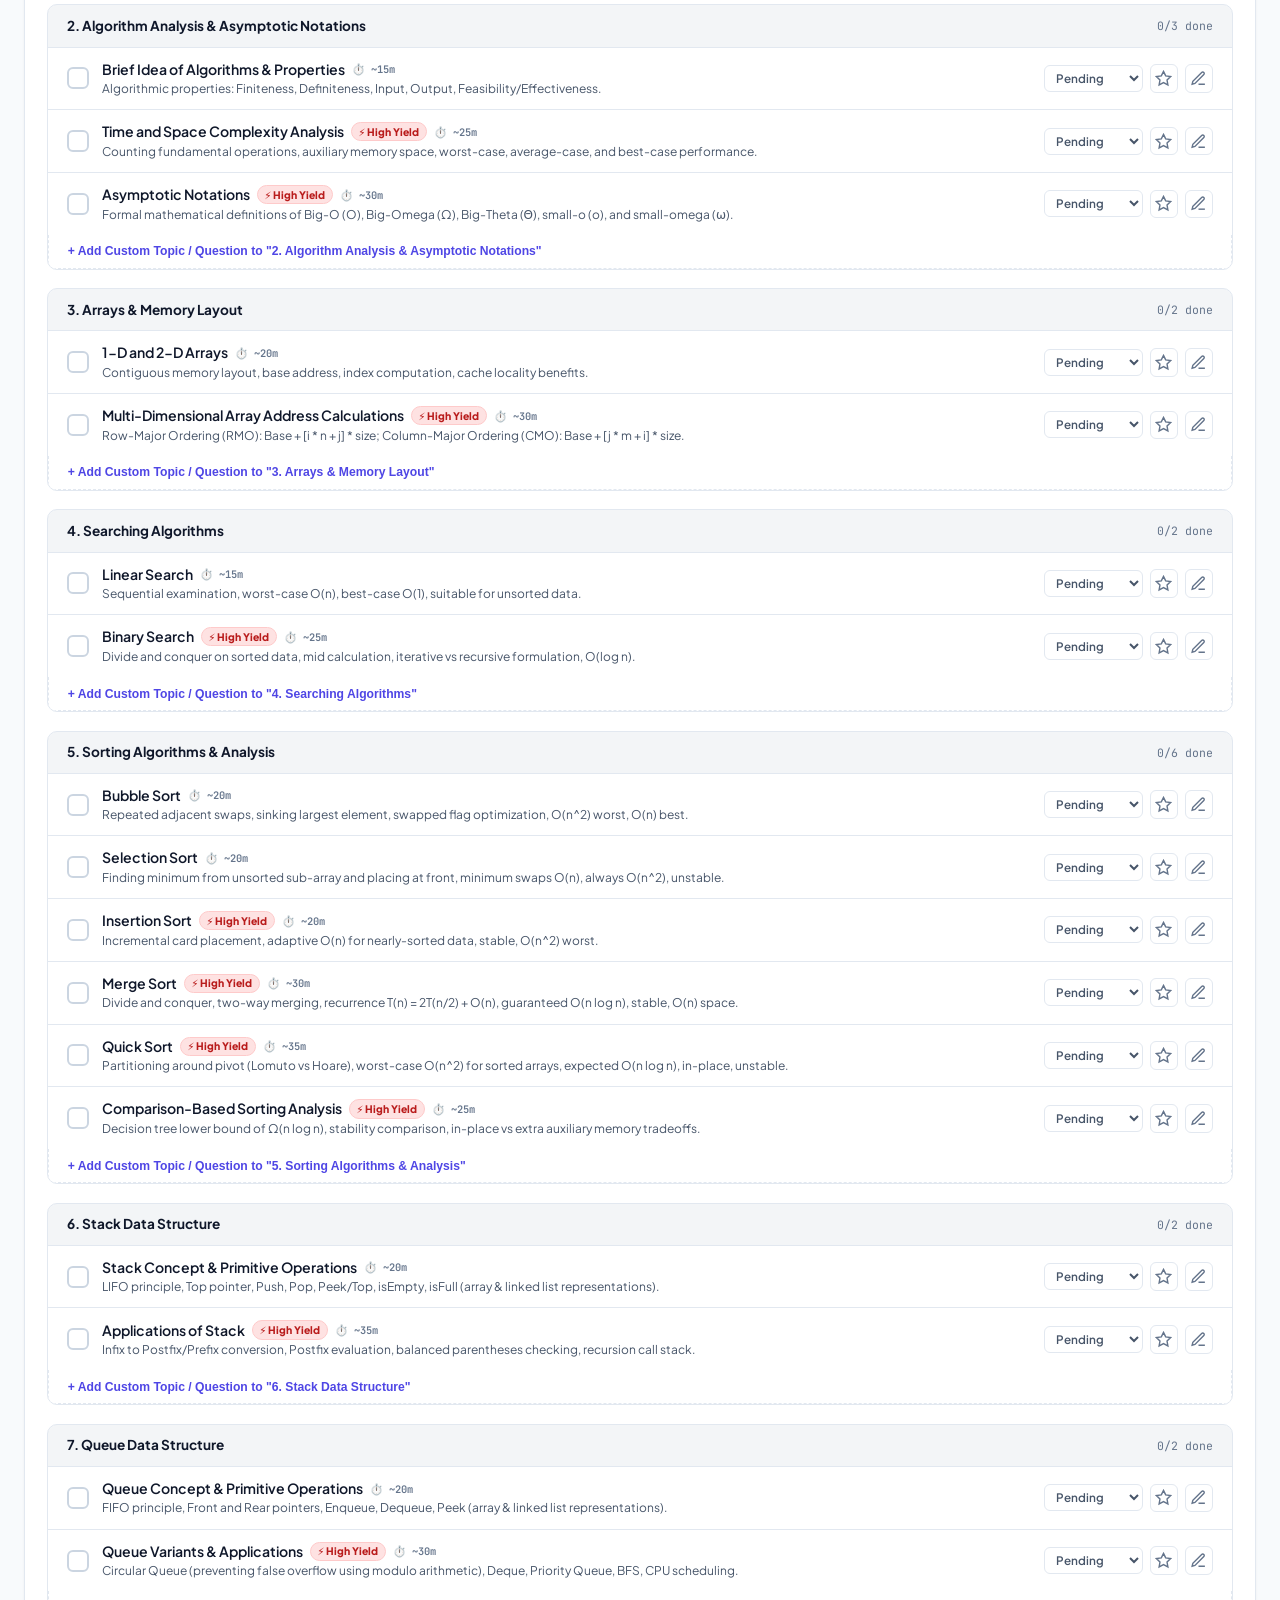
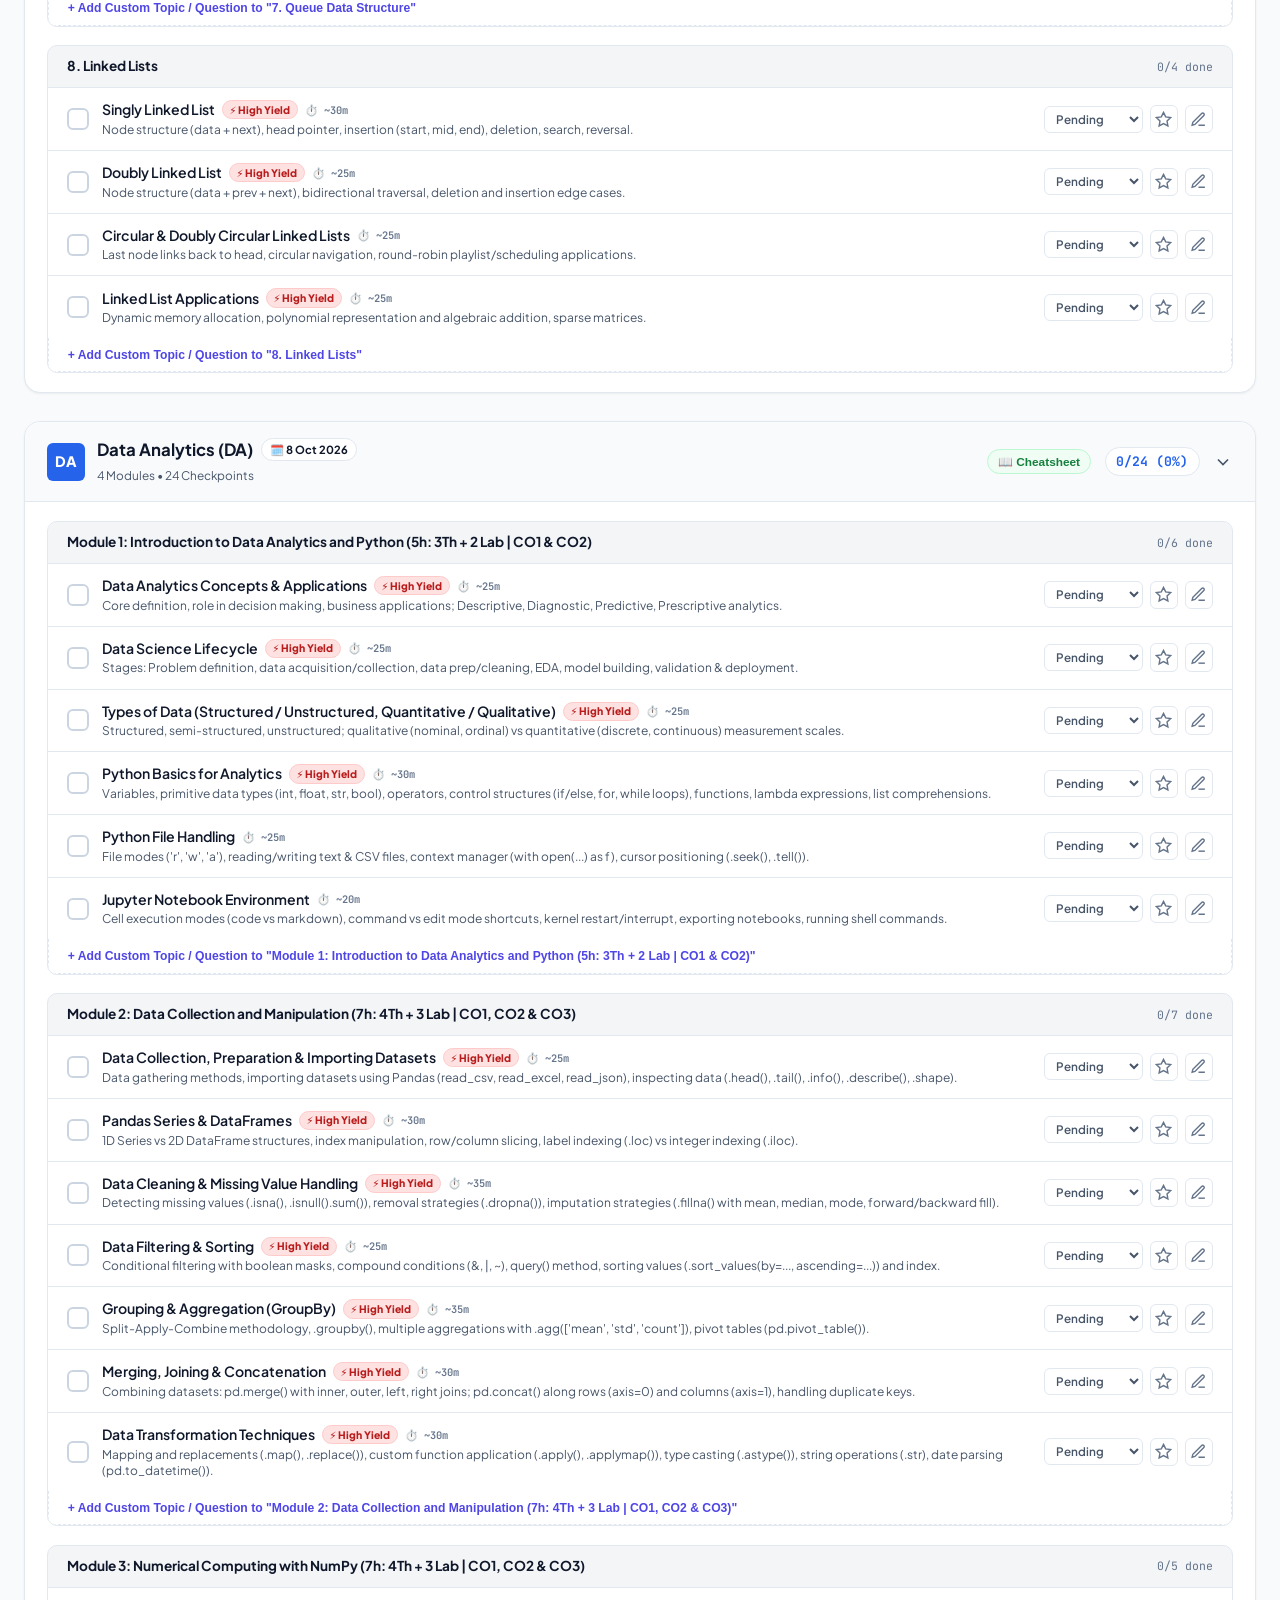
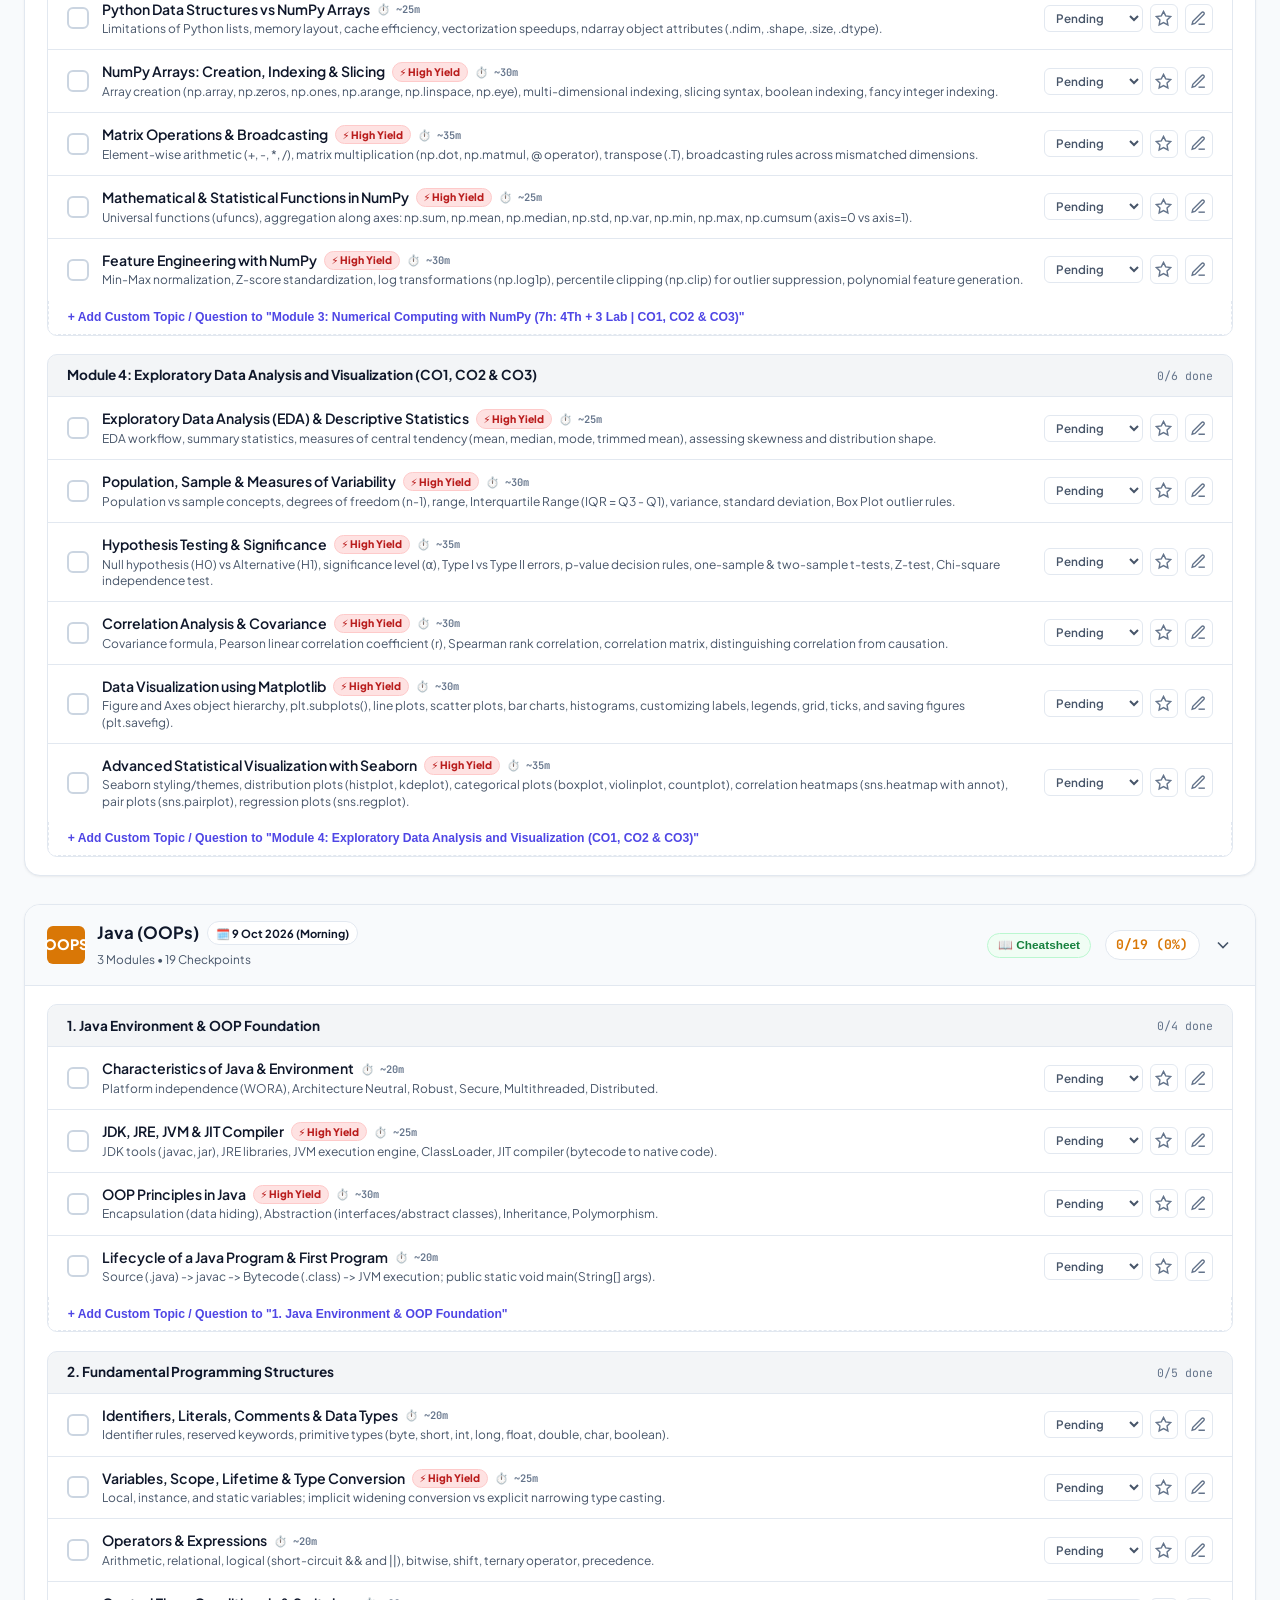
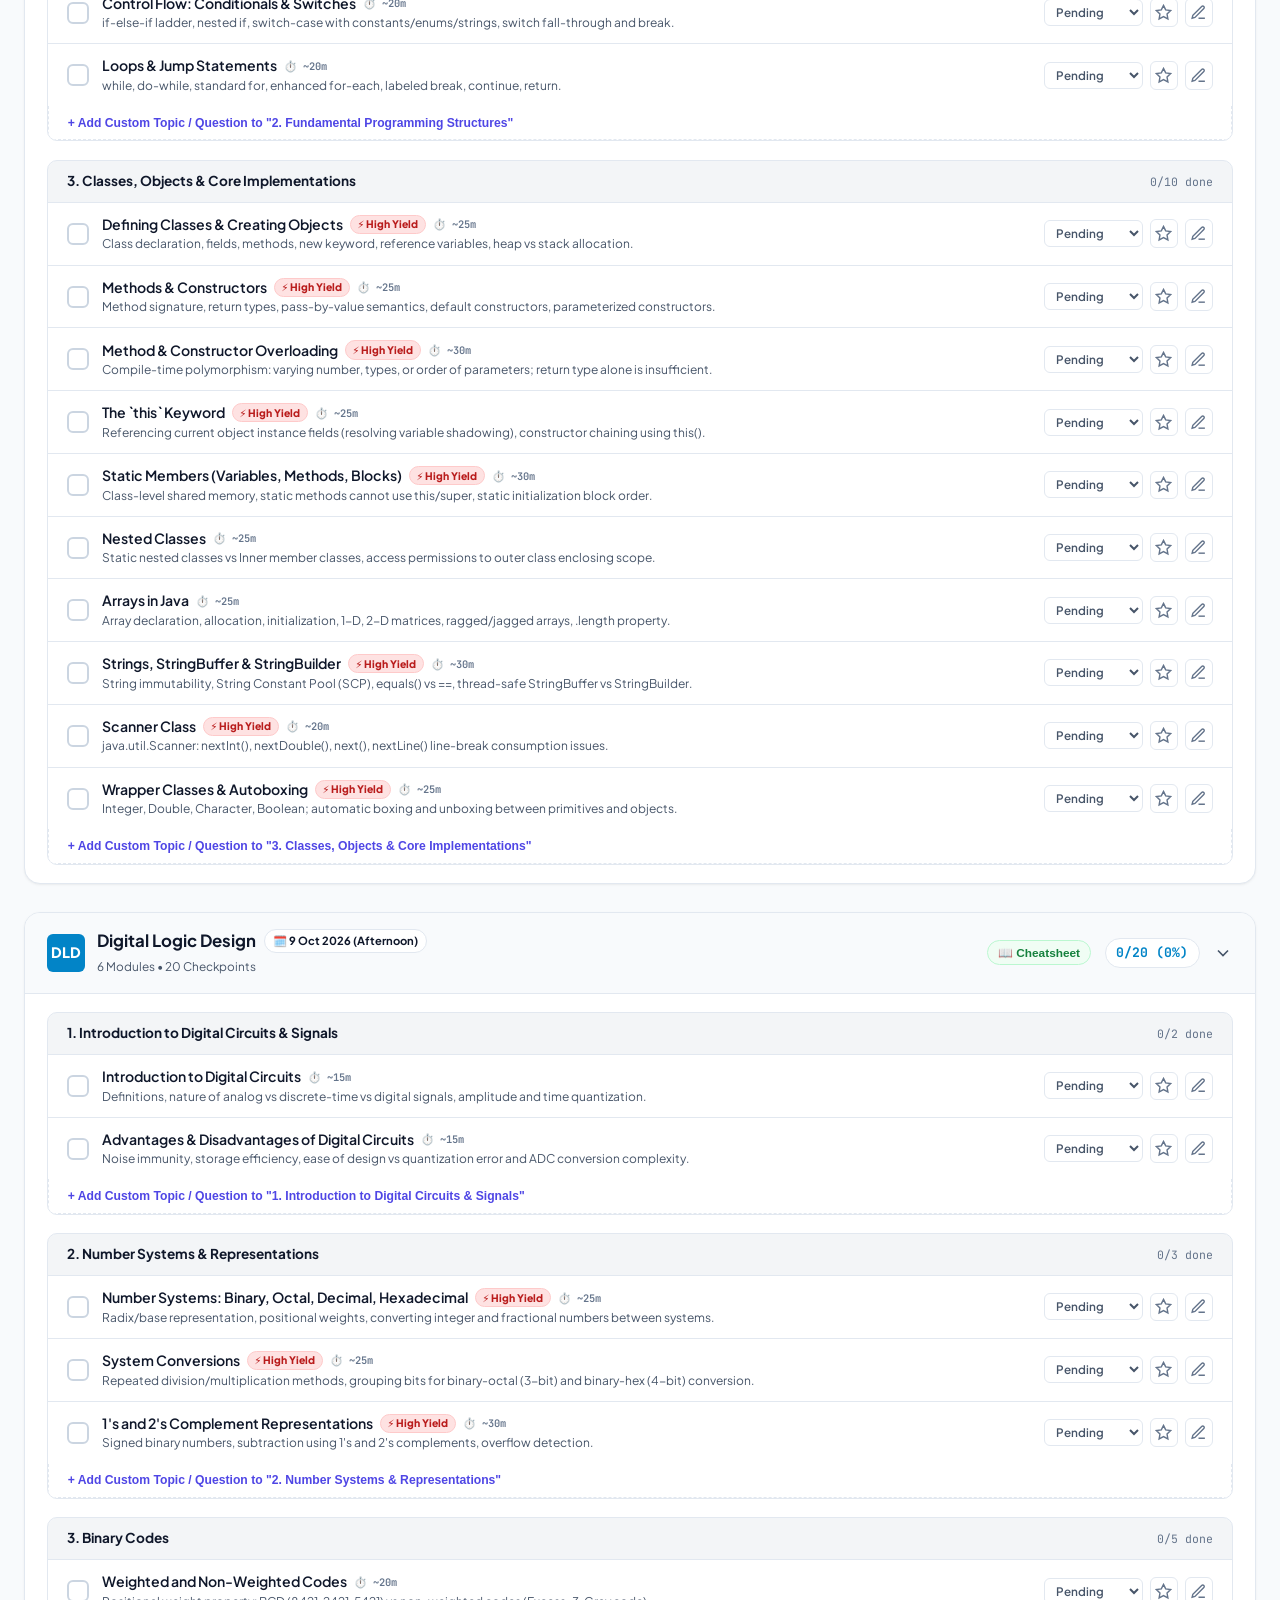
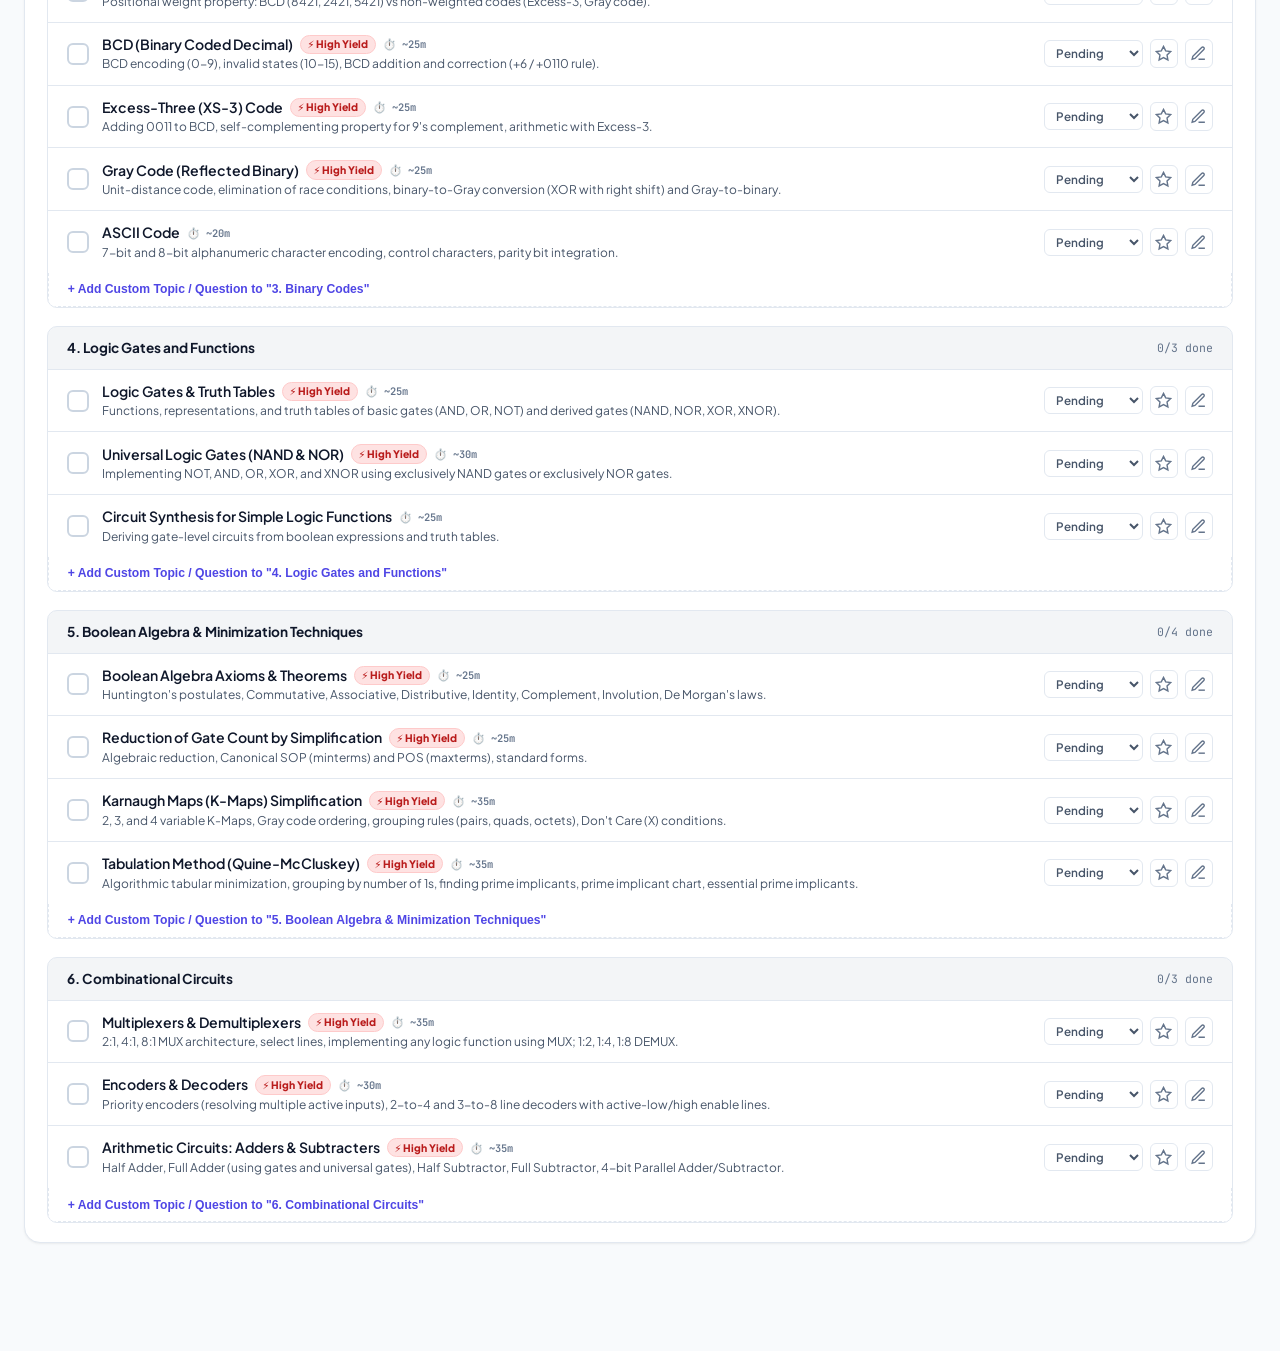
==== commit deaceca3: "commit" ====
--- a/tracker.html
+++ b/tracker.html
@@ -2052,6 +2052,7 @@
 
 const FORMULA_CHEATSHEETS = {
     lade: [
+        { title: "Homogeneous Equations: Trivial vs Non-Trivial Solutions", formula: "Ax = 0  =>  Trivial: x = 0 (always). Non-Trivial iff Rank(A) < n (free variables, det(A) = 0 for n x n)", desc: "Ax = 0 is always consistent. Trivial solution is x = 0. Non-trivial (non-zero) solutions exist iff there is at least one free variable (i.e. Rank(A) < number of unknowns n). For a square n x n matrix, non-trivial solution exists iff det(A) = 0." },
         { title: "Characteristic Polynomial & Eigenvalues", formula: "det(A - λI) = 0", desc: "Eigenvectors satisfy (A - λI)v = 0. Trace(A) = sum of eigenvalues, Det(A) = product of eigenvalues." },
         { title: "Matrix Diagonalization", formula: "P^(-1) * A * P = D", desc: "Matrix A is diagonalizable iff A has n linearly independent eigenvectors. Columns of P are eigenvectors; D is diagonal." },
         { title: "Rank-Nullity Theorem", formula: "dim(Ker T) + dim(Range T) = dim(V)", desc: "Nullity(A) + Rank(A) = Number of columns in A." },
@@ -2120,7 +2121,8 @@
                     { id: "la-matrix-rep", title: "Linear Systems & Matrix Representation", desc: "Coefficient matrix, augmented matrix [A|b], consistency conditions and solution types.", minutes: 20, highYield: true },
                     { id: "la-ref-gauss", title: "Row Echelon Form (REF), Rank & Gauss Elimination", desc: "Elementary row operations, leading entries (pivots), rank calculation, forward Gaussian elimination.", minutes: 25, highYield: true },
                     { id: "la-rref-gauss-jordan", title: "Reduced Row Echelon Form (RREF) & Gauss-Jordan", desc: "Unique RREF, Gauss-Jordan elimination, matrix inversion [A | I] -> [I | A^-1].", minutes: 30, highYield: true },
-                    { id: "la-homogeneous", title: "Homogeneous Systems of Linear Equations", desc: "Ax = 0, always consistent, trivial vs non-trivial solutions, free variables and nullity.", minutes: 20, highYield: true },
+                    { id: "la-homogeneous", title: "Homogeneous Systems of Linear Equations (Ax = 0)", desc: "Augmented matrix [A|0], guaranteed consistency, elementary row operations, null space Null(A) and nullity.", minutes: 20, highYield: true },
+                    { id: "la-trivial-nontrivial", title: "Trivial & Non-Trivial Solutions in Homogeneous Equations", desc: "Trivial zero solution (x = 0, always exists); conditions for non-trivial solutions (at least one free variable, Rank(A) < n, det(A) = 0 for square matrices), writing solutions in parametric vector form x = s*v1 + t*v2.", minutes: 25, highYield: true },
                     { id: "la-non-homogeneous", title: "Non-Homogeneous Systems & Solution Sets", desc: "General solution x = x_p + x_h (particular + null space solution), Rouché-Capelli rank theorem.", minutes: 20, highYield: false }
                 ]
             },
